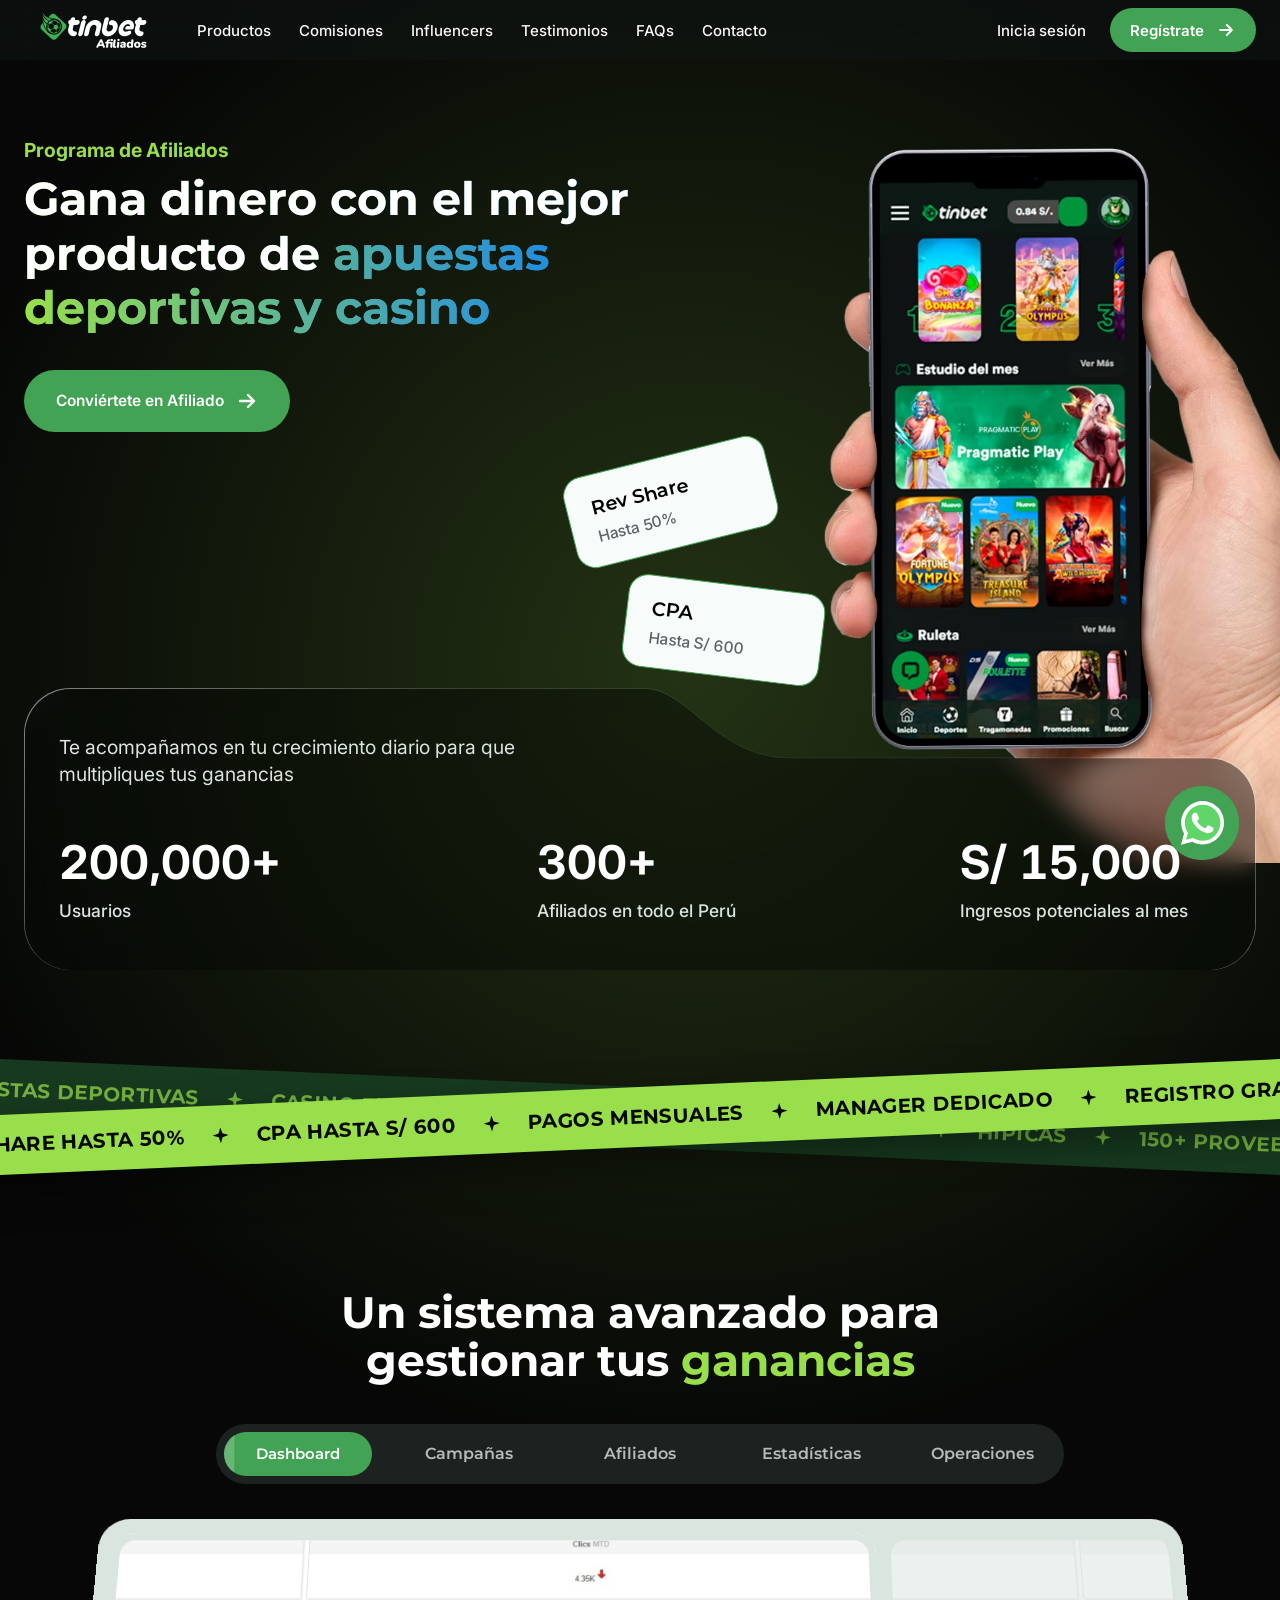
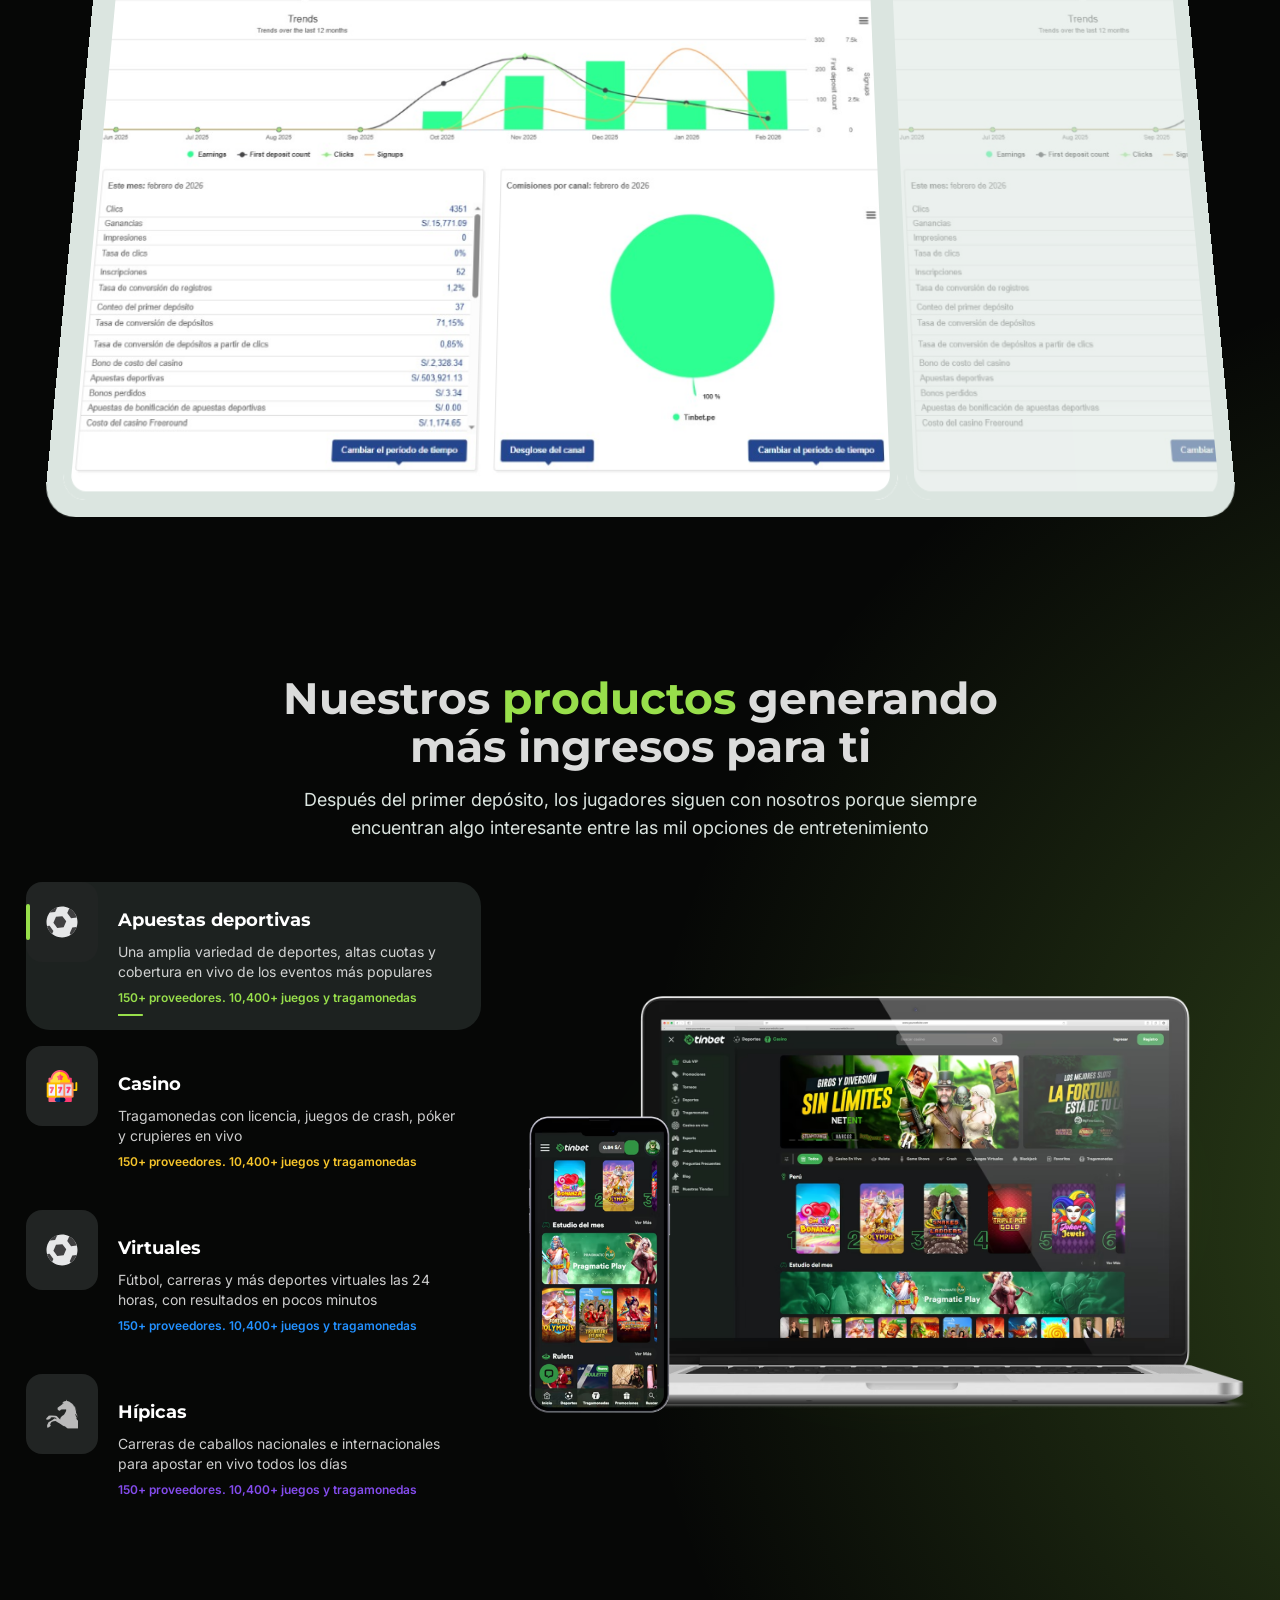
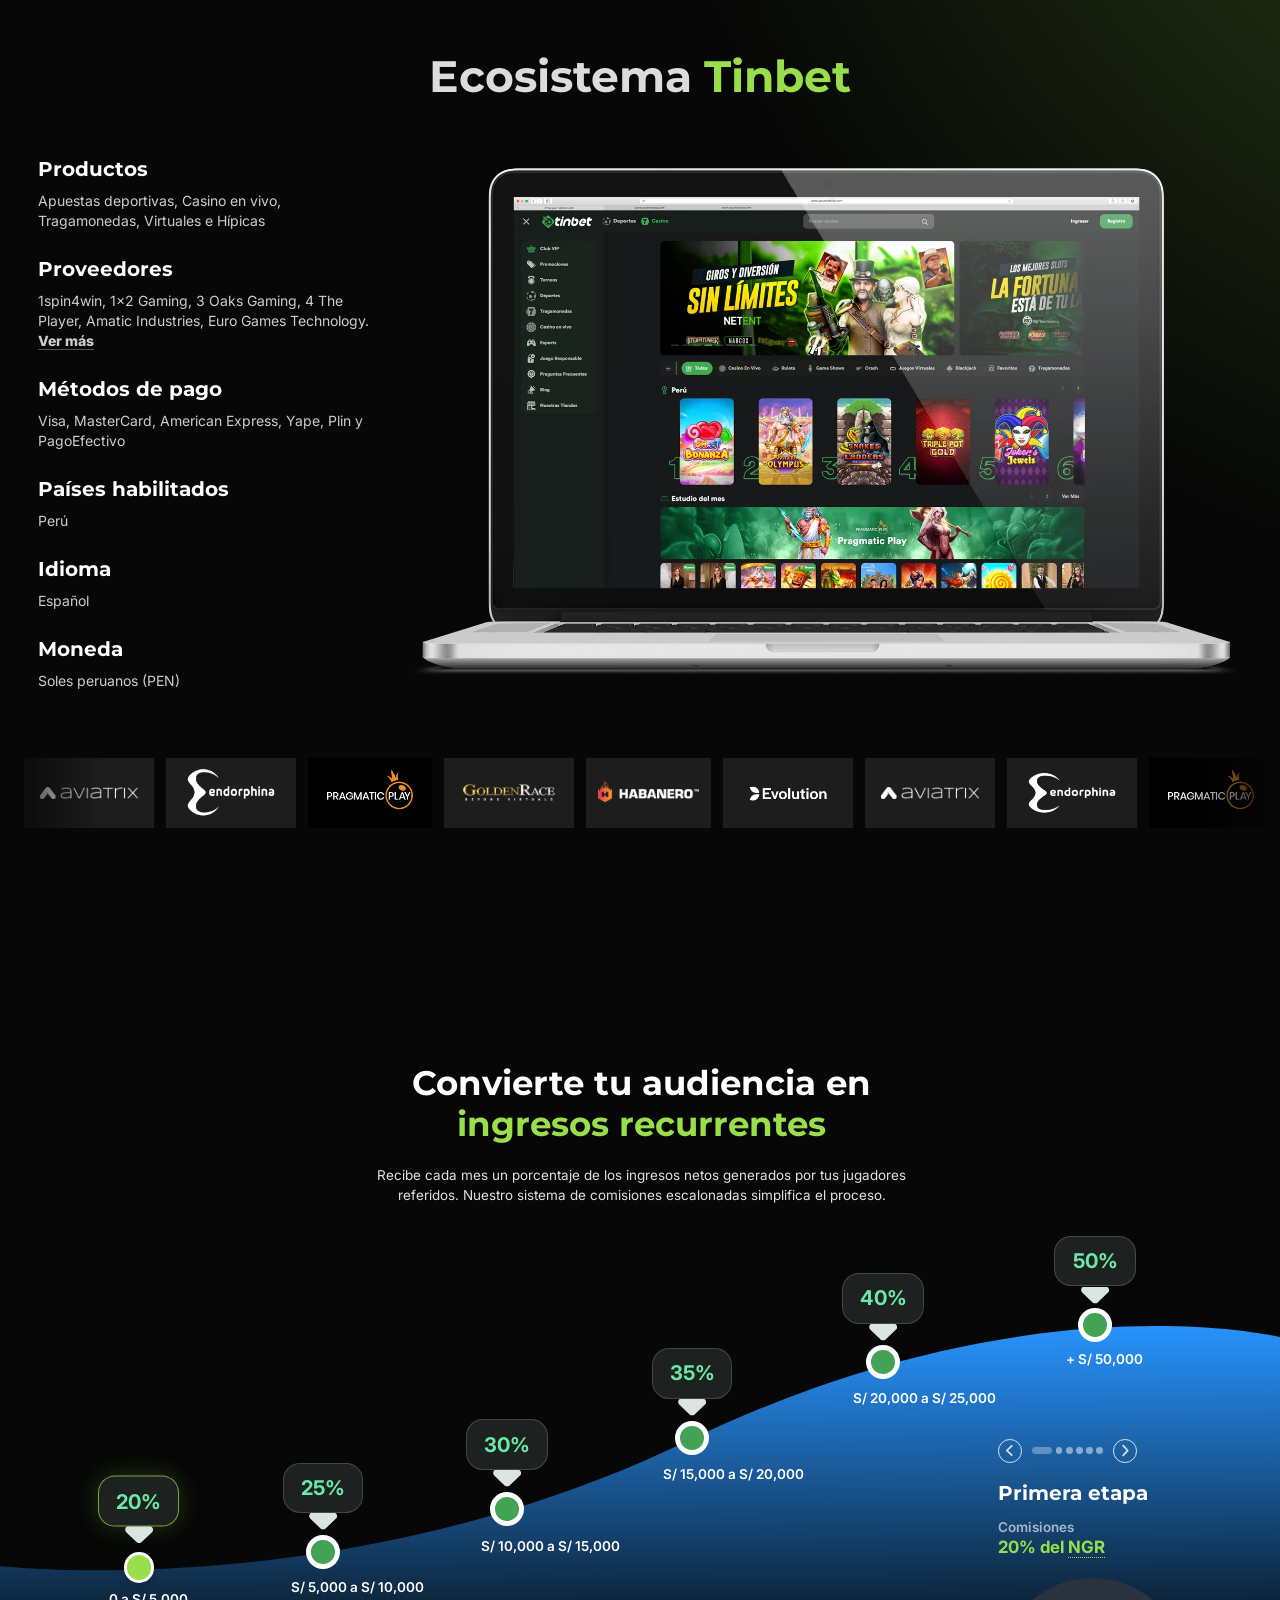
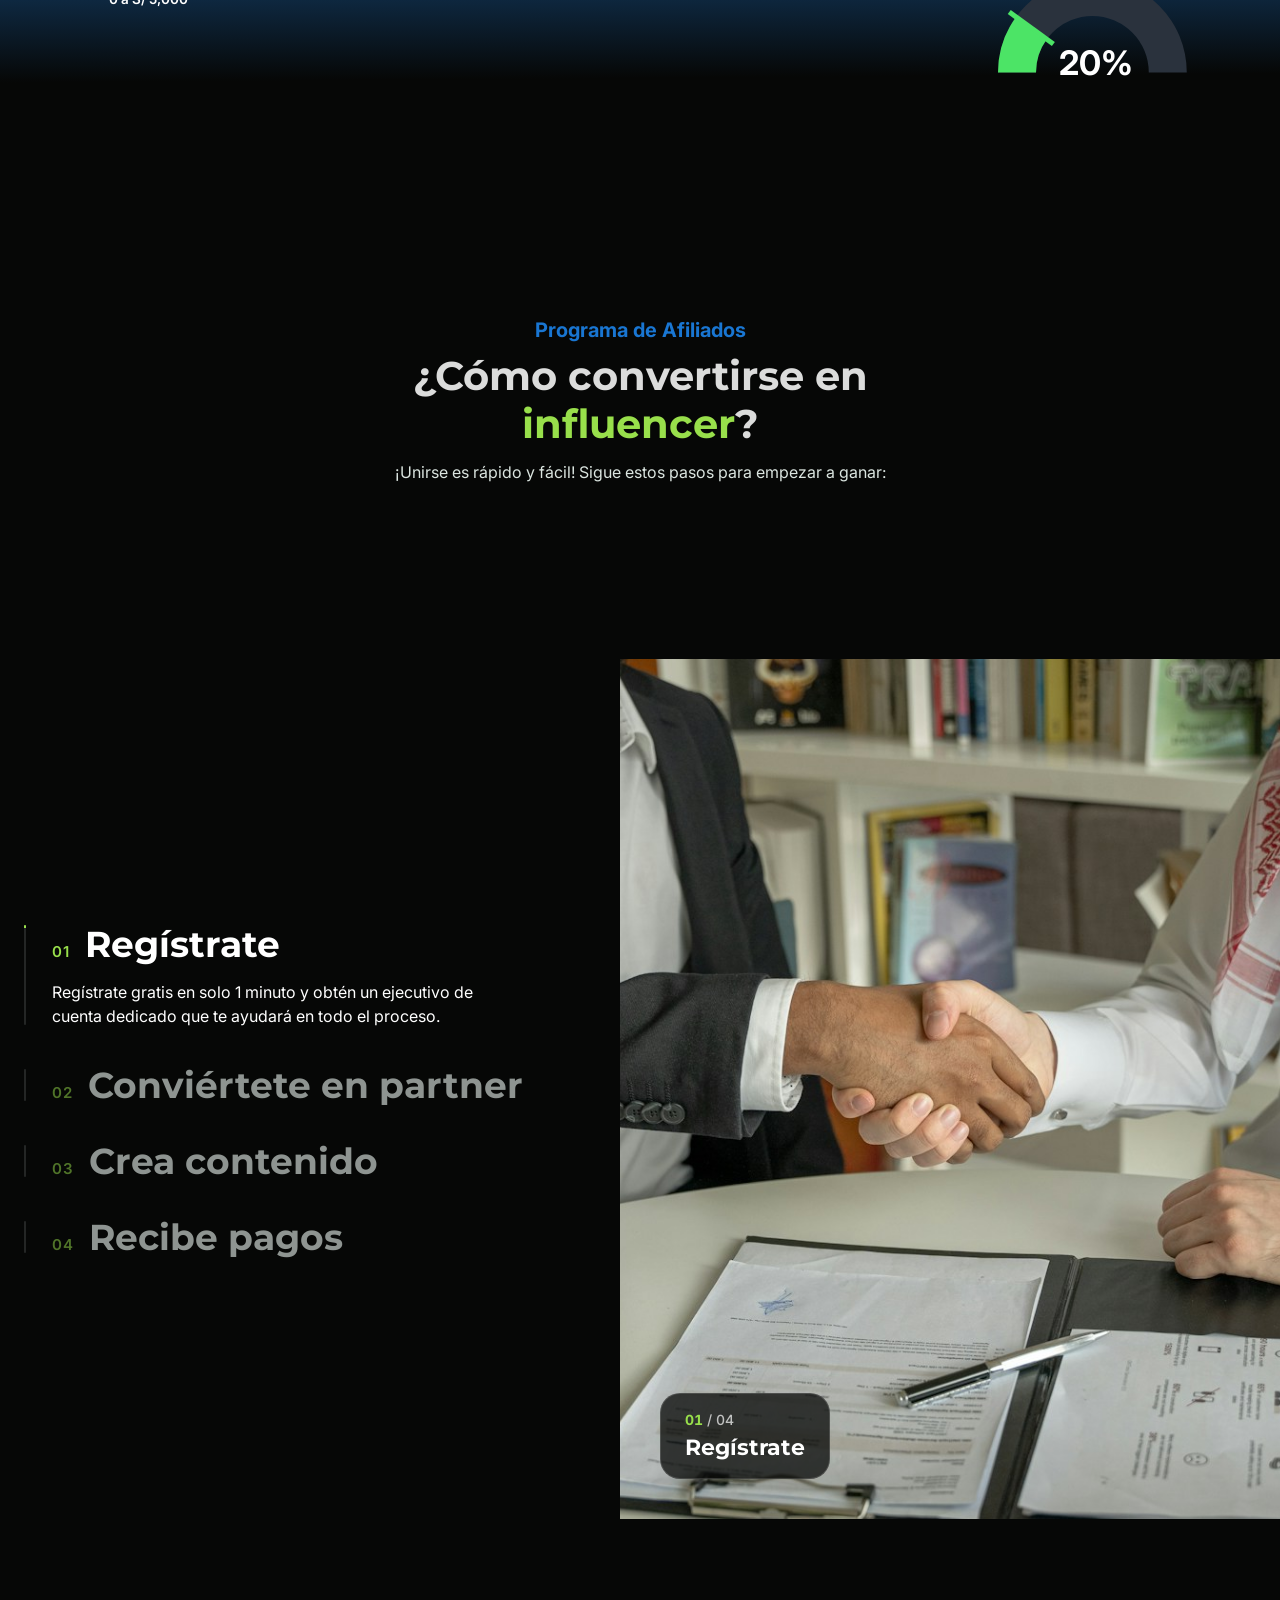
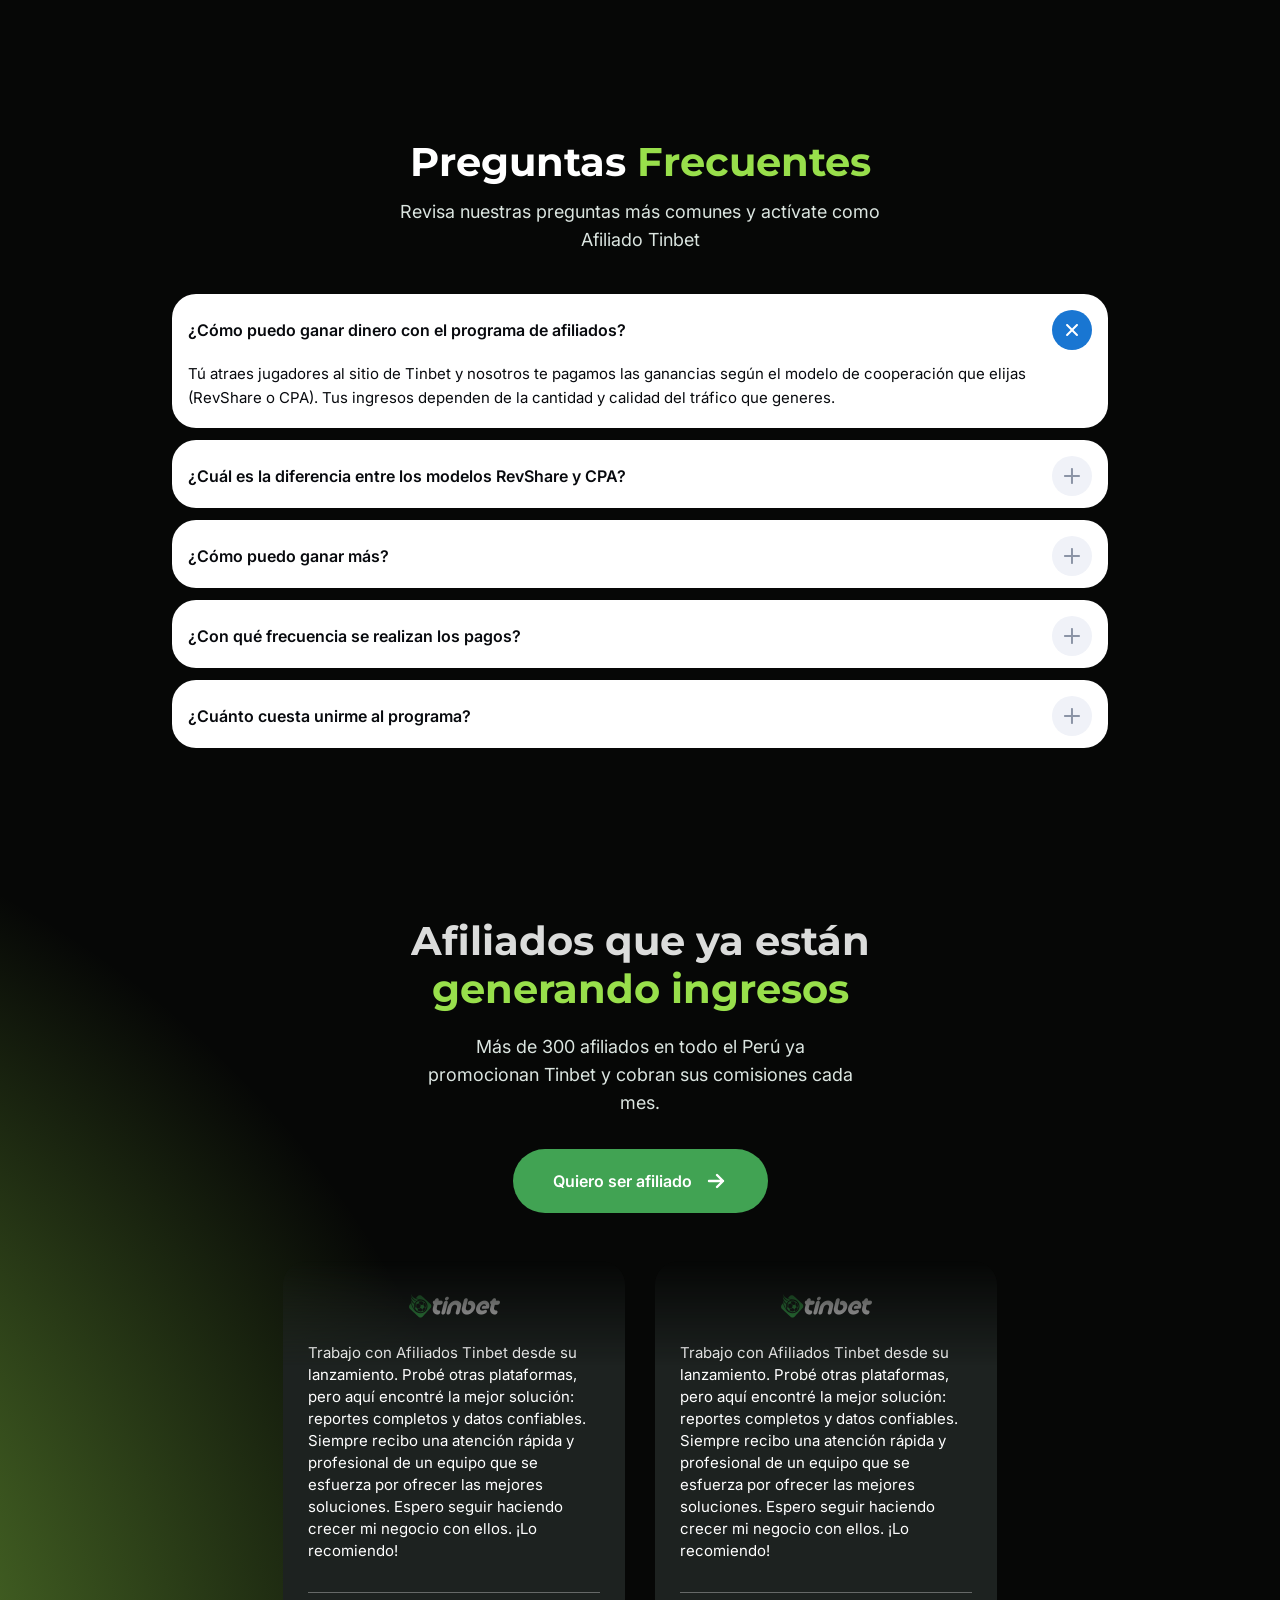
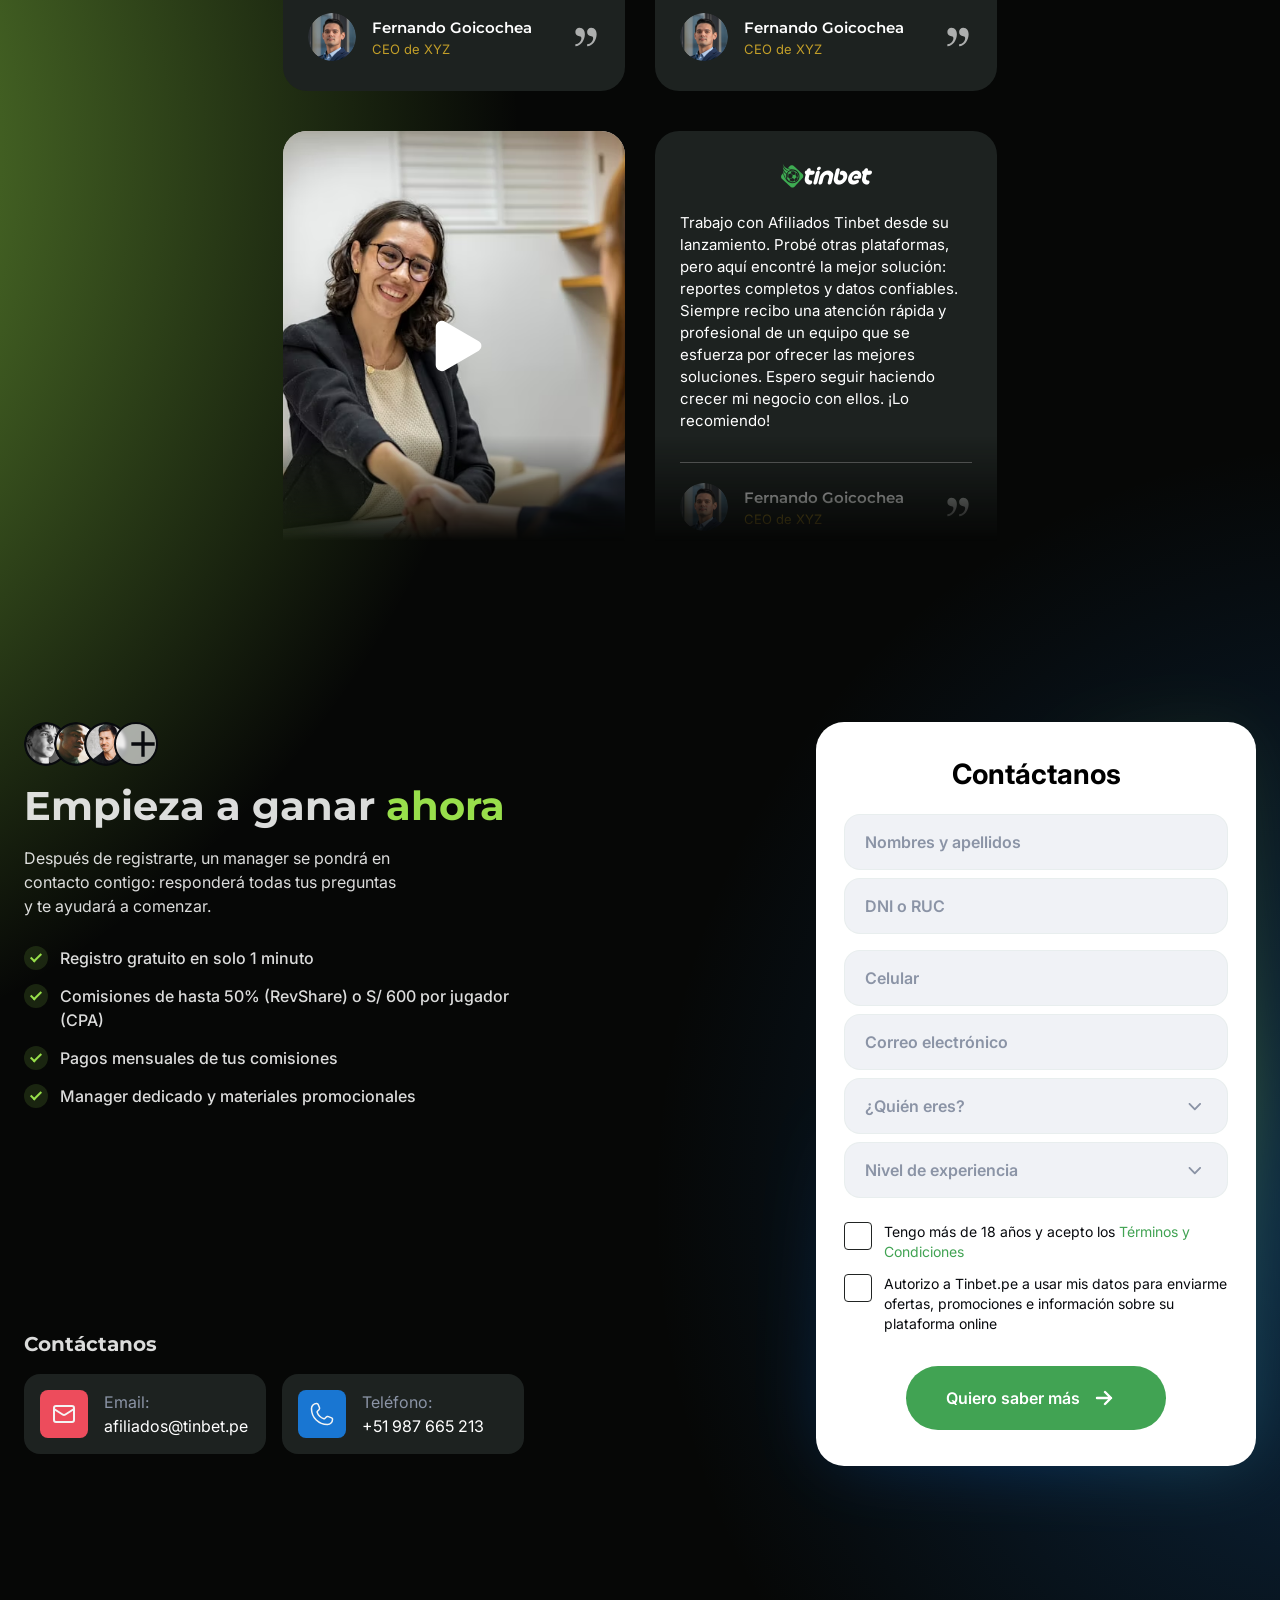
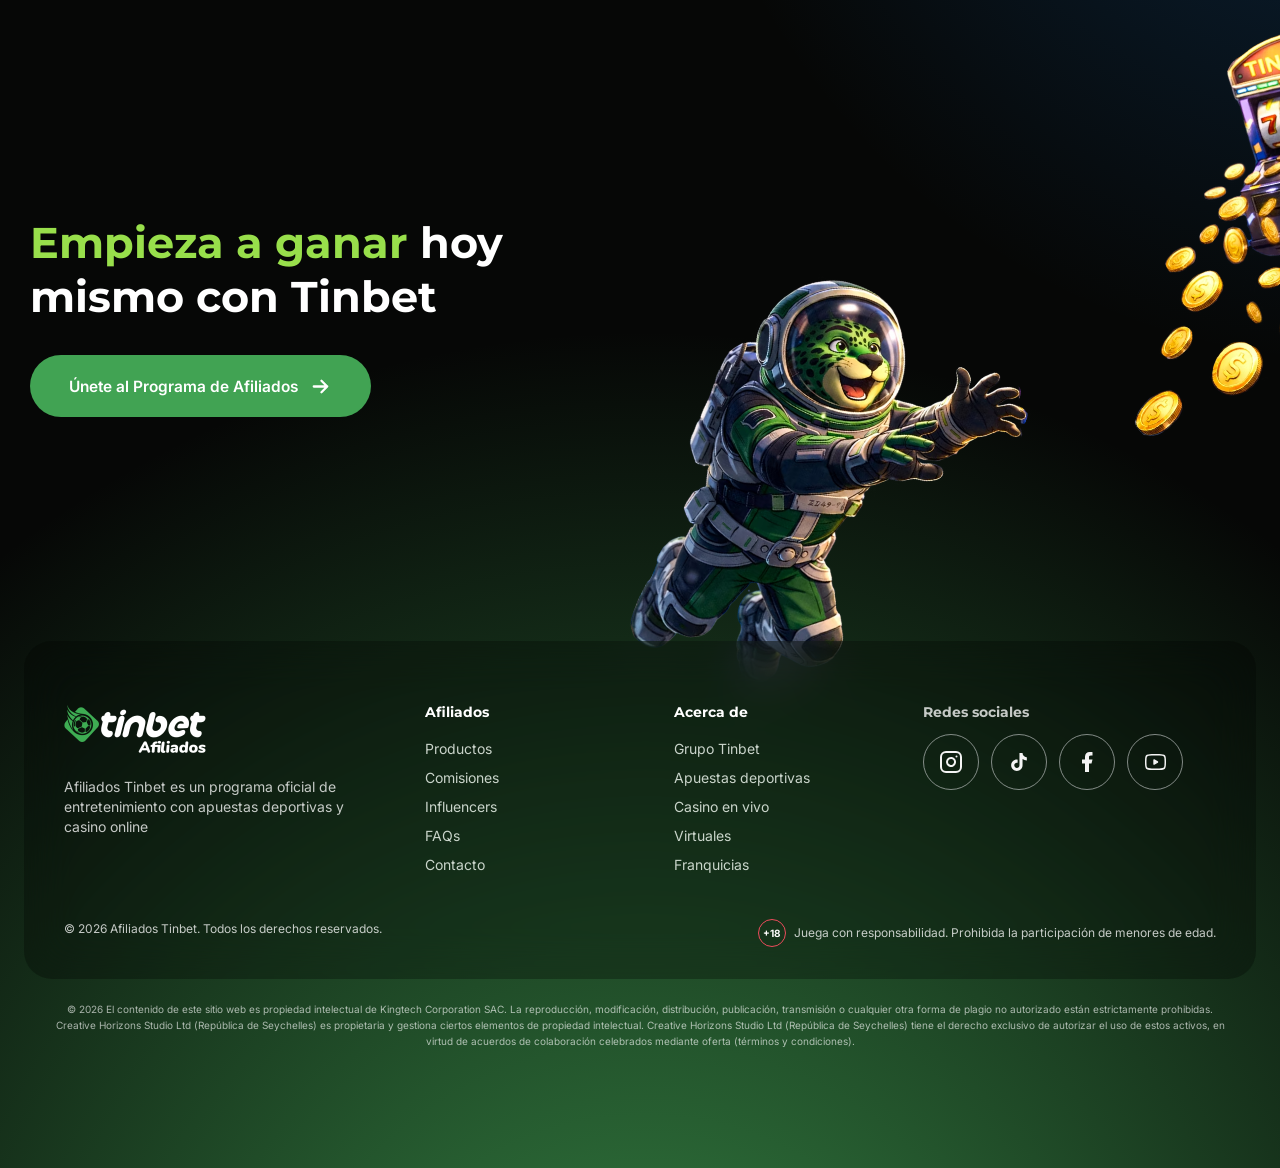
==== index.html @ ae1659a6 "Landing moderna: animaciones, sliders automáticos y microinteracciones - Títulos palabra por palabra" ====
<!DOCTYPE html>
<html lang="es-PE">
<head>
  <meta charset="UTF-8">
  <meta name="viewport" content="width=device-width, initial-scale=1">
  <title>Afiliados Tinbet | Gana dinero con apuestas deportivas y casino</title>
  <meta name="description" content="Únete al Programa de Afiliados Tinbet y gana comisiones de hasta 50% (RevShare) o hasta S/ 600 por jugador (CPA) promocionando apuestas deportivas y casino en Perú.">
  <meta name="theme-color" content="#060706">
  <meta name="color-scheme" content="dark">
  <!-- Activa los estados iniciales de las animaciones antes del primer pintado.
       Si motion.js no llega a cargar, a los 3 s se muestra todo sin animar. -->
  <script>document.documentElement.classList.add('js');setTimeout(function(){if(!window.__motionReady)document.documentElement.classList.remove('js')},3000);</script>
  <meta property="og:type" content="website">
  <meta property="og:locale" content="es_PE">
  <meta property="og:site_name" content="Afiliados Tinbet">
  <meta property="og:title" content="Afiliados Tinbet | Gana dinero con apuestas deportivas y casino">
  <meta property="og:description" content="Comisiones escalonadas de 20% a 50%, panel de estadísticas en tiempo real y un manager dedicado. Regístrate gratis.">
  <meta name="twitter:card" content="summary_large_image">
  <link rel="icon" type="image/png" href="assets/img/favicon.png">
  <link rel="apple-touch-icon" href="assets/img/favicon.png">

  <link rel="preconnect" href="https://fonts.googleapis.com">
  <link rel="preconnect" href="https://fonts.gstatic.com" crossorigin>
  <link href="https://fonts.googleapis.com/css2?family=Inter:wght@400;500;600;700;800&family=Montserrat:wght@500;600;700&display=swap" rel="stylesheet">
  <link rel="preload" as="image" type="image/avif" href="assets/img/hero-hand.avif" media="(min-width: 1024px)" fetchpriority="high">
  <link rel="preload" as="image" type="image/avif" href="assets/img/hero-hand-mobile.avif" media="(max-width: 1023px)" fetchpriority="high">
  <link rel="stylesheet" href="css/styles.css">
  <link rel="stylesheet" href="css/motion.css">
  <script src="js/motion.js" defer></script>
  <script src="js/main.js" defer></script>

  <script type="application/ld+json">
  {
    "@context": "https://schema.org",
    "@type": "FAQPage",
    "mainEntity": [
      { "@type": "Question", "name": "¿Cómo puedo ganar dinero con el programa de afiliados?",
        "acceptedAnswer": { "@type": "Answer", "text": "Tú atraes jugadores al sitio de Tinbet y nosotros te pagamos las ganancias según el modelo de cooperación que elijas (RevShare o CPA). Tus ingresos dependen de la cantidad y calidad del tráfico que generes." } },
      { "@type": "Question", "name": "¿Cuál es la diferencia entre los modelos RevShare y CPA?",
        "acceptedAnswer": { "@type": "Answer", "text": "Con RevShare recibes un porcentaje de los ingresos netos (NGR) que generan tus jugadores cada mes. Con CPA recibes un pago único por cada jugador que realiza su primer depósito, hasta S/ 600." } },
      { "@type": "Question", "name": "¿Cómo puedo ganar más?",
        "acceptedAnswer": { "@type": "Answer", "text": "Nuestro sistema de comisiones es escalonado: mientras más ingresos generen tus jugadores, mayor es tu porcentaje, desde 20% hasta 50%." } },
      { "@type": "Question", "name": "¿Con qué frecuencia se realizan los pagos?",
        "acceptedAnswer": { "@type": "Answer", "text": "Los pagos se realizan mensualmente." } },
      { "@type": "Question", "name": "¿Cuánto cuesta unirme al programa?",
        "acceptedAnswer": { "@type": "Answer", "text": "Nada. Registrarte en el Programa de Afiliados Tinbet es gratuito y toma solo un minuto." } }
    ]
  }
  </script>
</head>
<body>
<a class="skip-link" href="#main">Saltar al contenido</a>
<div class="site">

  <!-- ============ HEADER ============ -->
  <header class="header" id="top">
    <div class="header__inner">
      <div class="header__left">
        <button class="header__burger" type="button" aria-label="Abrir menú" aria-controls="menu" aria-expanded="false" data-menu-open>
          <img src="assets/icons/menu.svg" alt="" width="28" height="28">
        </button>
        <a class="header__logo" href="#top" aria-label="Afiliados Tinbet, ir al inicio">
          <picture>
            <source media="(max-width: 1023px)" srcset="assets/img/tinbet-logo-mobile.png" width="109" height="28">
            <img src="assets/img/tinbet-logo.png" alt="Tinbet Afiliados" width="139" height="36">
          </picture>
        </a>
        <nav class="header__nav" aria-label="Principal">
          <span class="header__pill" aria-hidden="true"></span>
          <a class="header__link" href="#productos" data-spy="productos">Productos</a>
          <a class="header__link" href="#comisiones" data-spy="comisiones">Comisiones</a>
          <a class="header__link" href="#influencers" data-spy="influencers">Influencers</a>
          <a class="header__link" href="#testimonios" data-spy="testimonios">Testimonios</a>
          <a class="header__link" href="#faqs" data-spy="faqs">FAQs</a>
          <a class="header__link" href="#contacto" data-spy="contacto">Contacto</a>
        </nav>
      </div>
      <div class="header__actions">
        <a class="header__signin" href="#" data-login-link>Inicia sesión</a>
        <a class="btn btn--sm header__cta" href="#contacto">
          Regístrate <img src="assets/icons/arrow-right.svg" alt="" width="20" height="20">
        </a>
      </div>
      <a class="btn btn--outline header__login" href="#" data-login-link>
        Inicia sesión <img src="assets/icons/arrow-right.svg" alt="" width="18" height="18">
      </a>
    </div>
    <span class="header__progress" aria-hidden="true"></span>
  </header>

  <!-- ============ MENÚ MÓVIL ============ -->
  <div class="menu" id="menu" aria-hidden="true" role="dialog" aria-modal="true" aria-label="Menú">
    <nav class="menu__nav" aria-label="Menú móvil">
      <a class="menu__link" href="#como-ganar">Cómo ganar</a>
      <a class="menu__link" href="#productos">Productos</a>
      <a class="menu__link" href="#comisiones">Comisiones</a>
      <a class="menu__link" href="#influencers">Influencers</a>
      <a class="menu__link" href="#faqs">FAQs</a>
      <a class="menu__link" href="#contacto">Contacto</a>
      <div class="menu__actions">
        <a class="btn btn--menu" href="#contacto">Regístrate aquí <img src="assets/icons/arrow-right.svg" alt="" width="24" height="24"></a>
        <a class="btn btn--menu btn--outline" href="#" data-login-link>Inicia sesión <img src="assets/icons/arrow-right.svg" alt="" width="24" height="24"></a>
      </div>
    </nav>
    <button class="menu__close" type="button" aria-label="Cerrar menú" data-menu-close>
      <img src="assets/icons/menu-close.svg" alt="" width="80" height="80">
    </button>
  </div>

  <main class="page" id="main" tabindex="-1">

    <!-- ============ HERO ============ -->
    <section class="hero" aria-labelledby="hero-title">
      <span class="glow glow--hero" aria-hidden="true"></span>
      <span class="hero__spot" aria-hidden="true"></span>
      <div class="container hero__container">
        <div class="hero__content">
          <p class="hero__eyebrow" data-reveal>Programa de Afiliados</p>
          <h1 class="hero__title" id="hero-title" data-split style="--d:.1s">Gana dinero <br class="br-m">con el mejor producto <br class="br-m">de <span class="text-gradient">apuestas deportivas y casino</span></h1>
          <a class="btn btn--lg hero__btn" href="#contacto" data-reveal style="--d:.55s">
            Conviértete en Afiliado <img src="assets/icons/arrow-right.svg" alt="" width="24" height="24">
          </a>
          <p class="hero__login" data-reveal style="--d:.65s">¿Ya tienes una cuenta? <a href="#" data-login-link>Inicia sesión</a></p>
        </div>

        <div class="hero__hand crop">
          <picture>
            <source srcset="assets/img/hero-hand.avif" type="image/avif">
            <img src="assets/img/hero-hand.png" alt="App de Tinbet en un smartphone" width="1024" height="1024" fetchpriority="high">
          </picture>
        </div>
        <div class="hero__hand-m">
          <div class="hero__hand-m-img crop">
            <picture>
              <source srcset="assets/img/hero-hand-mobile.avif" type="image/avif">
              <img src="assets/img/hero-hand-mobile.png" alt="App de Tinbet en un smartphone" width="1024" height="1024">
            </picture>
          </div>
        </div>

        <div class="hero__tag hero__tag--rev" aria-hidden="true">
          <p class="hero__tag-title">Rev Share</p>
          <p class="hero__tag-text">Hasta 50%</p>
        </div>
        <div class="hero__tag hero__tag--cpa" aria-hidden="true">
          <p class="hero__tag-title">CPA</p>
          <p class="hero__tag-text">Hasta S/ 600</p>
        </div>

        <div class="stats">
          <span class="stats__edge" aria-hidden="true"></span>
          <span class="stats__glass" aria-hidden="true"></span>
          <div class="stats__content">
            <p class="stats__intro">Te acompañamos en tu crecimiento diario para que multipliques tus ganancias</p>
            <dl class="stats__grid">
              <div class="stats__item stats__item--1">
                <dt class="stats__label">Usuarios</dt>
                <dd class="stats__value" data-count>200,000+</dd>
              </div>
              <div class="stats__item stats__item--2">
                <dt class="stats__label">Afiliados en todo el Perú</dt>
                <dd class="stats__value" data-count>300+</dd>
              </div>
              <div class="stats__item stats__item--3">
                <dt class="stats__label">Ingresos potenciales al mes</dt>
                <dd class="stats__value" data-count>S/ 15,000</dd>
              </div>
            </dl>
          </div>
        </div>
      </div>
    </section>

    <!-- ============ CINTA DE BENEFICIOS (decorativa: todo se repite en la página) ============ -->
    <div class="ticker" aria-hidden="true">
      <div class="ticker__band ticker__band--back">
        <div class="ticker__track">
          <ul class="ticker__group">
            <li>Apuestas deportivas</li><li>Casino en vivo</li><li>Tragamonedas</li><li>Virtuales</li><li>Hípicas</li><li>150+ proveedores</li>
          </ul>
        </div>
      </div>
      <div class="ticker__band">
        <div class="ticker__track">
          <ul class="ticker__group">
            <li>RevShare hasta 50%</li><li>CPA hasta S/ 600</li><li>Pagos mensuales</li><li>Manager dedicado</li><li>Registro gratuito</li><li>Panel de estadísticas</li>
          </ul>
        </div>
      </div>
    </div>

    <!-- ============ PANEL / DASHBOARD ============ -->
    <section class="dashboard" id="dashboard" aria-labelledby="dashboard-title">
      <span class="glow glow--products" aria-hidden="true"></span>
      <div class="container">
        <h2 class="section-title dashboard__title" id="dashboard-title" data-split>Un sistema avanzado para gestionar tus <span class="text-green">ganancias</span></h2>
      </div>
      <div class="tabs" role="tablist" aria-label="Secciones del panel de afiliados" data-reveal style="--d:.2s">
        <div class="tabs__track">
          <span class="tabs__indicator" aria-hidden="true"><span class="tabs__progress"></span></span>
          <button class="tabs__btn is-active" type="button" role="tab" id="tab-0" aria-selected="true" aria-controls="dash-panel">Dashboard</button>
          <button class="tabs__btn" type="button" role="tab" id="tab-1" aria-selected="false" aria-controls="dash-panel" tabindex="-1">Campañas</button>
          <button class="tabs__btn" type="button" role="tab" id="tab-2" aria-selected="false" aria-controls="dash-panel" tabindex="-1">Afiliados</button>
          <button class="tabs__btn" type="button" role="tab" id="tab-3" aria-selected="false" aria-controls="dash-panel" tabindex="-1">Estadísticas</button>
          <button class="tabs__btn" type="button" role="tab" id="tab-4" aria-selected="false" aria-controls="dash-panel" tabindex="-1">Operaciones</button>
        </div>
      </div>
      <div class="screens" id="dash-panel" role="tabpanel" aria-labelledby="tab-0" data-reveal style="--d:.3s">
        <div class="screens__viewport">
          <div class="screens__track">
            <div class="screens__slide"><picture><img src="assets/img/dashboard.jpg" alt="Panel de afiliados: resumen del mes, tendencias y comisiones por canal" width="1600" height="775"></picture></div>
            <div class="screens__slide"><picture><img src="assets/img/dashboard.jpg" alt="" width="1600" height="775" loading="lazy"></picture></div>
            <div class="screens__slide"><picture><img src="assets/img/dashboard.jpg" alt="" width="1600" height="775" loading="lazy"></picture></div>
            <div class="screens__slide"><picture><img src="assets/img/dashboard.jpg" alt="" width="1600" height="775" loading="lazy"></picture></div>
            <div class="screens__slide"><picture><img src="assets/img/dashboard.jpg" alt="" width="1600" height="775" loading="lazy"></picture></div>
          </div>
        </div>
      </div>
    </section>

    <!-- ============ PRODUCTOS ============ -->
    <section class="products" id="productos" aria-labelledby="products-title">
      <div class="container">
        <div class="section-head products__head">
          <h2 class="section-title products__title" id="products-title" data-split>Nuestros <span class="text-green">productos</span> generando más ingresos para ti</h2>
          <p class="section-text products__text" data-reveal style="--d:.25s">Después del primer depósito, los jugadores siguen con nosotros porque siempre encuentran algo interesante entre las mil opciones de entretenimiento</p>
        </div>
        <div class="products__row" data-reveal>
          <ul class="products__list">
            <li class="product is-active" tabindex="0" style="--pc:#98df4b">
              <span class="product__icon"><img src="assets/icons/soccer-ball.svg" alt="" width="32" height="32"></span>
              <span class="product__body">
                <span class="product__title">Apuestas deportivas</span>
                <span class="product__text">Una amplia variedad de deportes, altas cuotas y cobertura en vivo de los eventos más populares</span>
                <span class="product__tag product__tag--green">150+ proveedores. 10,400+ juegos y tragamonedas</span>
              </span>
              <span class="product__phone crop" aria-hidden="true"><picture><source srcset="assets/img/phone.avif" type="image/avif"><img src="assets/img/phone.png" alt="" width="1400" height="1050" loading="lazy"></picture></span>
              <span class="product__progress" aria-hidden="true"></span>
            </li>
            <li class="product" tabindex="0" style="--pc:#f6c52b">
              <span class="product__icon"><img src="assets/img/icon-casino.png" alt="" width="32" height="32"></span>
              <span class="product__body">
                <span class="product__title">Casino</span>
                <span class="product__text">Tragamonedas con licencia, juegos de crash, póker y crupieres en vivo</span>
                <span class="product__tag product__tag--yellow">150+ proveedores. 10,400+ juegos y tragamonedas</span>
              </span>
              <span class="product__phone crop" aria-hidden="true"><picture><source srcset="assets/img/phone.avif" type="image/avif"><img src="assets/img/phone.png" alt="" width="1400" height="1050" loading="lazy"></picture></span>
              <span class="product__progress" aria-hidden="true"></span>
            </li>
            <li class="product" tabindex="0" style="--pc:#2391ff">
              <span class="product__icon"><img src="assets/icons/soccer-ball.svg" alt="" width="32" height="32"></span>
              <span class="product__body">
                <span class="product__title">Virtuales</span>
                <span class="product__text">Fútbol, carreras y más deportes virtuales las 24 horas, con resultados en pocos minutos</span>
                <span class="product__tag product__tag--blue">150+ proveedores. 10,400+ juegos y tragamonedas</span>
              </span>
              <span class="product__phone crop" aria-hidden="true"><picture><source srcset="assets/img/phone.avif" type="image/avif"><img src="assets/img/phone.png" alt="" width="1400" height="1050" loading="lazy"></picture></span>
              <span class="product__progress" aria-hidden="true"></span>
            </li>
            <li class="product" tabindex="0" style="--pc:#844ced">
              <span class="product__icon"><img src="assets/img/icon-hipicas.png" alt="" width="32" height="32"></span>
              <span class="product__body">
                <span class="product__title">Hípicas</span>
                <span class="product__text">Carreras de caballos nacionales e internacionales para apostar en vivo todos los días</span>
                <span class="product__tag product__tag--purple">150+ proveedores. 10,400+ juegos y tragamonedas</span>
              </span>
              <span class="product__phone crop" aria-hidden="true"><picture><source srcset="assets/img/phone.avif" type="image/avif"><img src="assets/img/phone.png" alt="" width="1400" height="1050" loading="lazy"></picture></span>
              <span class="product__progress" aria-hidden="true"></span>
            </li>
          </ul>
          <div class="devices products__devices" data-parallax="0.05">
            <div class="devices__laptop crop"><picture><source srcset="assets/img/laptop.avif" type="image/avif"><img src="assets/img/laptop.png" alt="Tinbet en laptop" width="1800" height="1210" loading="lazy"></picture></div>
            <div class="devices__phone crop"><picture><source srcset="assets/img/phone.avif" type="image/avif"><img src="assets/img/phone.png" alt="Tinbet en smartphone" width="1400" height="1050" loading="lazy"></picture></div>
          </div>
        </div>
      </div>
    </section>

    <!-- ============ ECOSISTEMA ============ -->
    <section class="ecosystem" aria-labelledby="ecosystem-title">
      <div class="container">
        <h2 class="section-title ecosystem__title" id="ecosystem-title" data-split>Ecosistema <span class="text-green">Tinbet</span></h2>
        <div class="ecosystem__row">
          <dl class="ecosystem__list" data-stagger>
            <div class="ecosystem__item">
              <dt>Productos</dt>
              <dd>Apuestas deportivas, Casino en vivo, Tragamonedas, Virtuales e Hípicas</dd>
            </div>
            <div class="ecosystem__item">
              <dt>Proveedores</dt>
              <dd>1spin4win, 1×2 Gaming, 3 Oaks Gaming, 4 The Player, Amatic Industries, Euro Games Technology<span class="ecosystem__extra" id="providers-extra" hidden>, Aviatrix, Big Time Gaming, DS Virtual, Endorphina, Evolution, Fazi, Golden Race, Habanero, NetEnt, Play’n GO, Pragmatic Play, Red Tiger y muchos más</span>. <button class="ecosystem__more" type="button" aria-expanded="false" aria-controls="providers-extra">Ver más</button></dd>
            </div>
            <div class="ecosystem__item">
              <dt>Métodos de pago</dt>
              <dd>Visa, MasterCard, American Express, Yape, Plin y PagoEfectivo</dd>
            </div>
            <div class="ecosystem__item">
              <dt>Países habilitados</dt>
              <dd>Perú</dd>
            </div>
            <div class="ecosystem__item">
              <dt>Idioma</dt>
              <dd>Español</dd>
            </div>
            <div class="ecosystem__item">
              <dt>Moneda</dt>
              <dd>Soles peruanos (PEN)</dd>
            </div>
          </dl>
          <div class="ecosystem__laptop crop" data-reveal data-parallax="0.04" style="--d:.2s"><picture><source srcset="assets/img/laptop.avif" type="image/avif"><img src="assets/img/laptop.png" alt="Plataforma Tinbet en laptop" width="1800" height="1210" loading="lazy"></picture></div>
          <div class="devices ecosystem__devices" data-reveal>
            <div class="devices__laptop crop"><picture><source srcset="assets/img/laptop.avif" type="image/avif"><img src="assets/img/laptop.png" alt="Plataforma Tinbet en laptop" width="1800" height="1210" loading="lazy"></picture></div>
            <div class="devices__phone crop"><picture><source srcset="assets/img/phone.avif" type="image/avif"><img src="assets/img/phone.png" alt="Plataforma Tinbet en smartphone" width="1400" height="1050" loading="lazy"></picture></div>
          </div>
        </div>
      </div>
      <div class="providers" aria-label="Proveedores de juegos" role="region" data-reveal>
        <ul class="providers__track">
          <li class="provider"><img src="assets/img/providers/aviatrix.png" alt="Aviatrix" width="98" height="12" loading="lazy"></li>
          <li class="provider"><img src="assets/img/providers/endorphina.png" alt="Endorphina" width="114" height="49" loading="lazy"></li>
          <li class="provider provider--full provider--pragmatic"><img src="assets/img/providers/pragmatic.png" alt="Pragmatic Play" width="124" height="70" loading="lazy"></li>
          <li class="provider"><img src="assets/img/providers/goldenrace.png" alt="Golden Race" width="98" height="22" loading="lazy"></li>
          <li class="provider provider--full provider--habanero"><img src="assets/img/providers/habanero.png" alt="Habanero" width="125" height="72" loading="lazy"></li>
          <li class="provider"><img src="assets/img/providers/evolution.png" alt="Evolution" width="92" height="26" loading="lazy"></li>
        </ul>
      </div>
    </section>

    <!-- ============ COMISIONES ============ -->
    <section class="commissions" id="comisiones" aria-labelledby="commissions-title">
      <div class="commissions__stage">
        <div class="commissions__head">
          <h2 class="section-title commissions__title" id="commissions-title" data-split>Convierte tu audiencia en <span class="text-green">ingresos recurrentes</span></h2>
          <p class="section-text commissions__text" data-reveal style="--d:.25s">Recibe cada mes un porcentaje de los ingresos netos generados por tus jugadores referidos. Nuestro sistema de comisiones escalonadas simplifica el proceso.</p>
          <a class="btn btn--lg commissions__btn" href="#contacto" data-reveal style="--d:.35s">Empezar como Afiliado <img src="assets/icons/arrow-right.svg" alt="" width="28" height="28"></a>
        </div>

        <div class="chart" data-inview>
          <img class="chart__wave" src="assets/img/commission-wave.svg" alt="" width="1511" height="627">

          <button class="tier tier--1 is-active" type="button" aria-pressed="true" aria-label="Etapa 1: 20% de comisión, de 0 a S/ 5,000">
            <span class="tier__bubble">20%</span><span class="tier__dot"></span>
          </button>
          <button class="tier tier--2" type="button" aria-pressed="false" aria-label="Etapa 2: 25% de comisión, de S/ 5,000 a S/ 10,000">
            <span class="tier__bubble">25%</span><span class="tier__dot"></span>
          </button>
          <button class="tier tier--3" type="button" aria-pressed="false" aria-label="Etapa 3: 30% de comisión, de S/ 10,000 a S/ 15,000">
            <span class="tier__bubble">30%</span><span class="tier__dot"></span>
          </button>
          <button class="tier tier--4" type="button" aria-pressed="false" aria-label="Etapa 4: 35% de comisión, de S/ 15,000 a S/ 20,000">
            <span class="tier__bubble">35%</span><span class="tier__dot"></span>
          </button>
          <button class="tier tier--5" type="button" aria-pressed="false" aria-label="Etapa 5: 40% de comisión, de S/ 20,000 a S/ 25,000">
            <span class="tier__bubble">40%</span><span class="tier__dot"></span>
          </button>
          <button class="tier tier--6" type="button" aria-pressed="false" aria-label="Etapa 6: 50% de comisión, más de S/ 50,000">
            <span class="tier__bubble">50%</span><span class="tier__dot"></span>
          </button>

          <span class="chart__label chart__label--1" aria-hidden="true">0 a S/ 5,000</span>
          <span class="chart__label chart__label--2" aria-hidden="true">S/ 5,000 a S/ 10,000</span>
          <span class="chart__label chart__label--3" aria-hidden="true">S/ 10,000 a S/ 15,000</span>
          <span class="chart__label chart__label--4" aria-hidden="true">S/ 15,000 a S/ 20,000</span>
          <span class="chart__label chart__label--5" aria-hidden="true">S/ 20,000 a S/ 25,000</span>
          <span class="chart__label chart__label--6" aria-hidden="true">+ S/ 50,000</span>

          <div class="stage-card" aria-live="off">
            <div class="stage-card__nav">
              <button class="stage-card__arrow" type="button" aria-label="Etapa anterior" data-tier-prev>
                <img src="assets/icons/chevron-left.svg" alt="" width="16" height="16">
              </button>
              <span class="stage-card__dots" aria-hidden="true">
                <i class="is-active"><b></b></i><i><b></b></i><i><b></b></i><i><b></b></i><i><b></b></i><i><b></b></i>
              </span>
              <button class="stage-card__arrow stage-card__arrow--next" type="button" aria-label="Etapa siguiente" data-tier-next>
                <img src="assets/icons/chevron-left.svg" alt="" width="16" height="16">
              </button>
            </div>
            <p class="stage-card__title" data-stage-title>Primera etapa</p>
            <p class="stage-card__label">Comisiones</p>
            <p class="stage-card__value"><span data-stage-value>20%</span> del <abbr title="Net Gaming Revenue: ingresos netos de juego">NGR</abbr></p>
          </div>

          <div class="gauge" aria-hidden="true">
            <svg class="gauge__svg" viewBox="0 0 223 223" width="223" height="223">
              <path class="gauge__track" d=""/>
              <path class="gauge__fill" d=""/>
              <line class="gauge__marker" x1="0" y1="0" x2="0" y2="0"/>
            </svg>
            <span class="gauge__value" data-gauge-value>20%</span>
          </div>
        </div>

        <!-- Versión móvil / tablet: barras -->
        <ul class="bars" aria-label="Comisiones por nivel de ingresos mensuales" data-inview>
          <li class="bar" style="--w:23.2%"><span class="bar__pct" data-count>20%</span><span class="bar__range">0 a S/ 5,000</span></li>
          <li class="bar" style="--w:28.6%"><span class="bar__pct" data-count>25%</span><span class="bar__range">S/ 5,000 a S/ 10,000</span></li>
          <li class="bar" style="--w:32.4%"><span class="bar__pct" data-count>30%</span><span class="bar__range">S/ 10,000 a S/ 15,000</span></li>
          <li class="bar" style="--w:36.3%"><span class="bar__pct" data-count>35%</span><span class="bar__range">S/ 15,000 a S/ 20,000</span></li>
          <li class="bar" style="--w:40.5%"><span class="bar__pct" data-count>40%</span><span class="bar__range">S/ 20,000 a S/ 25,000</span></li>
          <li class="bar" style="--w:50%"><span class="bar__pct" data-count>50%</span><span class="bar__range">+ S/ 50,000</span></li>
        </ul>
        <div class="bars__cta" data-reveal><a class="btn btn--lg bars__btn" href="#contacto">Empezar como Afiliado <img src="assets/icons/arrow-right.svg" alt="" width="28" height="28"></a></div>
      </div>
    </section>

    <!-- ============ INFLUENCERS ============ -->
    <section class="influencer" id="influencers" aria-labelledby="influencer-title">
      <div class="container">
        <div class="section-head influencer__head">
          <p class="influencer__eyebrow" data-reveal>Programa de Afiliados</p>
          <h2 class="section-title influencer__title" id="influencer-title" data-split style="--d:.1s">¿Cómo convertirse en <span class="text-green">influencer</span>?</h2>
          <p class="section-text influencer__text" data-reveal style="--d:.3s">¡Unirse es rápido y fácil! Sigue estos pasos para empezar a ganar:</p>
          <a class="btn btn--lg influencer__btn" href="#contacto" data-reveal style="--d:.4s">Conviértete en embajador <img src="assets/icons/arrow-right.svg" alt="" width="24" height="24"></a>
        </div>
      </div>
      <div class="steps" id="como-ganar">
        <ol class="steps__list" data-stagger>
          <li class="step is-open">
            <button class="step__head" type="button" aria-expanded="true" aria-controls="step-1">
              <span class="step__num" aria-hidden="true">01</span>
              <span class="step__title">Regístrate</span>
              <img class="step__icon" src="assets/icons/plus-white.svg" alt="" width="24" height="24">
            </button>
            <div class="step__body" id="step-1">
              <div class="step__inner">
                <p class="step__text">Regístrate gratis en solo 1 minuto y obtén un ejecutivo de cuenta dedicado que te ayudará en todo el proceso.</p>
                <picture><source srcset="assets/img/influencer-sports.avif" type="image/avif"><img class="step__media" src="assets/img/influencer-sports.jpg" alt="Deportistas con la camiseta de Tinbet" width="1000" height="773" loading="lazy"></picture>
              </div>
            </div>
            <span class="step__bar" aria-hidden="true"><span class="step__fill"></span></span>
          </li>
          <li class="step">
            <button class="step__head" type="button" aria-expanded="false" aria-controls="step-2">
              <span class="step__num" aria-hidden="true">02</span>
              <span class="step__title">Conviértete en partner</span>
              <img class="step__icon" src="assets/icons/plus-white.svg" alt="" width="24" height="24">
            </button>
            <div class="step__body" id="step-2">
              <div class="step__inner">
                <p class="step__text">Activa tu cuenta de afiliado y accede a tus enlaces de seguimiento, materiales promocionales y a tu panel de estadísticas.</p>
                <picture><source srcset="assets/img/influencer-sports.avif" type="image/avif"><img class="step__media" src="assets/img/influencer-sports.jpg" alt="" width="1000" height="773" loading="lazy"></picture>
              </div>
            </div>
            <span class="step__bar" aria-hidden="true"><span class="step__fill"></span></span>
          </li>
          <li class="step">
            <button class="step__head" type="button" aria-expanded="false" aria-controls="step-3">
              <span class="step__num" aria-hidden="true">03</span>
              <span class="step__title">Crea contenido</span>
              <img class="step__icon" src="assets/icons/plus-white.svg" alt="" width="24" height="24">
            </button>
            <div class="step__body" id="step-3">
              <div class="step__inner">
                <p class="step__text">Comparte contenido con tu comunidad en redes sociales, streams o tu web y atrae nuevos jugadores a Tinbet.</p>
                <picture><source srcset="assets/img/influencer-sports.avif" type="image/avif"><img class="step__media" src="assets/img/influencer-sports.jpg" alt="" width="1000" height="773" loading="lazy"></picture>
              </div>
            </div>
            <span class="step__bar" aria-hidden="true"><span class="step__fill"></span></span>
          </li>
          <li class="step">
            <button class="step__head" type="button" aria-expanded="false" aria-controls="step-4">
              <span class="step__num" aria-hidden="true">04</span>
              <span class="step__title">Recibe pagos</span>
              <img class="step__icon" src="assets/icons/plus-white.svg" alt="" width="24" height="24">
            </button>
            <div class="step__body" id="step-4">
              <div class="step__inner">
                <p class="step__text">Cobra tus comisiones cada mes según el modelo que elegiste: RevShare o CPA.</p>
                <picture><source srcset="assets/img/influencer-sports.avif" type="image/avif"><img class="step__media" src="assets/img/influencer-sports.jpg" alt="" width="1000" height="773" loading="lazy"></picture>
              </div>
            </div>
            <span class="step__bar" aria-hidden="true"><span class="step__fill"></span></span>
          </li>
        </ol>
        <div class="steps__image" data-reveal>
          <picture><img src="assets/img/influencer.jpg" alt="Apretón de manos entre dos socios comerciales" width="1544" height="1029" loading="lazy" data-parallax="0.08"></picture>
          <div class="steps__badge" aria-hidden="true">
            <span class="steps__badge-count"><b data-step-num>01</b> / 04</span>
            <span class="steps__badge-title" data-step-title>Regístrate</span>
          </div>
        </div>
      </div>
    </section>

    <!-- ============ FAQ ============ -->
    <section class="faq" id="faqs" aria-labelledby="faq-title">
      <div class="container faq__container">
        <div class="section-head faq__head">
          <h2 class="section-title faq__title" id="faq-title" data-split>Preguntas <span class="text-green">Frecuentes</span></h2>
          <p class="section-text faq__text" data-reveal style="--d:.25s">Revisa nuestras preguntas más comunes y actívate como Afiliado Tinbet</p>
        </div>
        <div class="faq__list" data-stagger>
          <div class="faq-item is-open">
            <h3 class="faq-item__h">
              <button class="faq-item__head" type="button" aria-expanded="true" aria-controls="faq-1">
                <span class="faq-item__q">¿Cómo puedo ganar dinero con el programa de afiliados?</span>
                <span class="faq-item__icon" aria-hidden="true"></span>
              </button>
            </h3>
            <div class="faq-item__body" id="faq-1" role="region">
              <div class="faq-item__inner"><p>Tú atraes jugadores al sitio de Tinbet y nosotros te pagamos las ganancias según el modelo de cooperación que elijas (RevShare o CPA). Tus ingresos dependen de la cantidad y calidad del tráfico que generes.</p></div>
            </div>
          </div>
          <div class="faq-item">
            <h3 class="faq-item__h">
              <button class="faq-item__head" type="button" aria-expanded="false" aria-controls="faq-2">
                <span class="faq-item__q">¿Cuál es la diferencia entre los modelos RevShare y CPA?</span>
                <span class="faq-item__icon" aria-hidden="true"></span>
              </button>
            </h3>
            <div class="faq-item__body" id="faq-2" role="region">
              <div class="faq-item__inner"><p>Con RevShare recibes un porcentaje de los ingresos netos (NGR) que generan tus jugadores cada mes. Con CPA recibes un pago único por cada jugador que realiza su primer depósito, hasta S/ 600.</p></div>
            </div>
          </div>
          <div class="faq-item">
            <h3 class="faq-item__h">
              <button class="faq-item__head" type="button" aria-expanded="false" aria-controls="faq-3">
                <span class="faq-item__q">¿Cómo puedo ganar más?</span>
                <span class="faq-item__icon" aria-hidden="true"></span>
              </button>
            </h3>
            <div class="faq-item__body" id="faq-3" role="region">
              <div class="faq-item__inner"><p>Nuestro sistema de comisiones es escalonado: mientras más ingresos generen tus jugadores, mayor es tu porcentaje, desde 20% hasta 50%.</p></div>
            </div>
          </div>
          <div class="faq-item">
            <h3 class="faq-item__h">
              <button class="faq-item__head" type="button" aria-expanded="false" aria-controls="faq-4">
                <span class="faq-item__q">¿Con qué frecuencia se realizan los pagos?</span>
                <span class="faq-item__icon" aria-hidden="true"></span>
              </button>
            </h3>
            <div class="faq-item__body" id="faq-4" role="region">
              <div class="faq-item__inner"><p>Los pagos se realizan mensualmente.</p></div>
            </div>
          </div>
          <div class="faq-item">
            <h3 class="faq-item__h">
              <button class="faq-item__head" type="button" aria-expanded="false" aria-controls="faq-5">
                <span class="faq-item__q">¿Cuánto cuesta unirme al programa?</span>
                <span class="faq-item__icon" aria-hidden="true"></span>
              </button>
            </h3>
            <div class="faq-item__body" id="faq-5" role="region">
              <div class="faq-item__inner"><p>Nada. Registrarte en el Programa de Afiliados Tinbet es gratuito y toma solo un minuto.</p></div>
            </div>
          </div>
        </div>
      </div>
    </section>

    <!-- ============ TESTIMONIOS ============ -->
    <!-- Contenido de ejemplo del diseño: reemplazar por testimonios reales antes de publicar. -->
    <section class="testimonials" id="testimonios" aria-labelledby="testimonials-title">
      <span class="glow glow--testimonials" aria-hidden="true"></span>
      <span class="glow glow--blue" aria-hidden="true"></span>
      <div class="container testimonials__container">
        <div class="testimonials__intro">
          <h2 class="section-title testimonials__title" id="testimonials-title" data-split>Afiliados que ya están <span class="text-green">generando ingresos</span></h2>
          <p class="section-text testimonials__text" data-reveal style="--d:.25s">Más de 300 afiliados en todo el Perú ya promocionan Tinbet y cobran sus comisiones cada mes.</p>
          <a class="btn btn--lg testimonials__btn" href="#contacto" data-reveal style="--d:.35s">Quiero ser afiliado <img src="assets/icons/arrow-right.svg" alt="" width="24" height="24"></a>
        </div>
        <div class="testimonials__grid" data-reveal style="--d:.2s">
          <div class="testimonials__col">
            <div class="testimonials__track">
              <article class="testimonial">
                <img class="testimonial__logo" src="assets/img/tinbet-logo-sm.png" alt="Tinbet" width="93" height="24" loading="lazy">
                <blockquote class="testimonial__text">Trabajo con Afiliados Tinbet desde su lanzamiento. Probé otras plataformas, pero aquí encontré la mejor solución: reportes completos y datos confiables. Siempre recibo una atención rápida y profesional de un equipo que se esfuerza por ofrecer las mejores soluciones. Espero seguir haciendo crecer mi negocio con ellos. ¡Lo recomiendo!</blockquote>
                <footer class="testimonial__footer">
                  <img class="testimonial__avatar" src="assets/img/avatar.png" alt="" width="48" height="48" loading="lazy">
                  <span class="testimonial__person"><strong>Fernando Goicochea</strong><span>CEO de XYZ</span></span>
                  <img class="testimonial__quote" src="assets/icons/quote.svg" alt="" width="28" height="28">
                </footer>
              </article>
              <button class="testimonial-video" type="button" aria-label="Ver video testimonial" data-video="">
                <picture><source srcset="assets/img/testimonial-video.avif" type="image/avif"><img class="testimonial-video__img" src="assets/img/testimonial-video.jpg" alt="" width="860" height="573" loading="lazy"></picture>
                <img class="testimonial-video__play" src="assets/icons/play.svg" alt="" width="64" height="64">
              </button>
              <article class="testimonial">
                <img class="testimonial__logo" src="assets/img/tinbet-logo-sm.png" alt="Tinbet" width="93" height="24" loading="lazy">
                <blockquote class="testimonial__text">Trabajo con Afiliados Tinbet desde su lanzamiento. Probé otras plataformas, pero aquí encontré la mejor solución: reportes completos y datos confiables. Siempre recibo una atención rápida y profesional de un equipo que se esfuerza por ofrecer las mejores soluciones. Espero seguir haciendo crecer mi negocio con ellos. ¡Lo recomiendo!</blockquote>
                <footer class="testimonial__footer">
                  <img class="testimonial__avatar" src="assets/img/avatar.png" alt="" width="48" height="48" loading="lazy">
                  <span class="testimonial__person"><strong>Fernando Goicochea</strong><span>CEO de XYZ</span></span>
                  <img class="testimonial__quote" src="assets/icons/quote.svg" alt="" width="28" height="28">
                </footer>
              </article>
            </div>
          </div>
          <div class="testimonials__col testimonials__col--offset">
            <div class="testimonials__track">
              <article class="testimonial">
                <img class="testimonial__logo" src="assets/img/tinbet-logo-sm.png" alt="Tinbet" width="93" height="24" loading="lazy">
                <blockquote class="testimonial__text">Trabajo con Afiliados Tinbet desde su lanzamiento. Probé otras plataformas, pero aquí encontré la mejor solución: reportes completos y datos confiables. Siempre recibo una atención rápida y profesional de un equipo que se esfuerza por ofrecer las mejores soluciones. Espero seguir haciendo crecer mi negocio con ellos. ¡Lo recomiendo!</blockquote>
                <footer class="testimonial__footer">
                  <img class="testimonial__avatar" src="assets/img/avatar.png" alt="" width="48" height="48" loading="lazy">
                  <span class="testimonial__person"><strong>Fernando Goicochea</strong><span>CEO de XYZ</span></span>
                  <img class="testimonial__quote" src="assets/icons/quote.svg" alt="" width="28" height="28">
                </footer>
              </article>
              <article class="testimonial">
                <img class="testimonial__logo" src="assets/img/tinbet-logo-sm.png" alt="Tinbet" width="93" height="24" loading="lazy">
                <blockquote class="testimonial__text">Trabajo con Afiliados Tinbet desde su lanzamiento. Probé otras plataformas, pero aquí encontré la mejor solución: reportes completos y datos confiables. Siempre recibo una atención rápida y profesional de un equipo que se esfuerza por ofrecer las mejores soluciones. Espero seguir haciendo crecer mi negocio con ellos. ¡Lo recomiendo!</blockquote>
                <footer class="testimonial__footer">
                  <img class="testimonial__avatar" src="assets/img/avatar.png" alt="" width="48" height="48" loading="lazy">
                  <span class="testimonial__person"><strong>Fernando Goicochea</strong><span>CEO de XYZ</span></span>
                  <img class="testimonial__quote" src="assets/icons/quote.svg" alt="" width="28" height="28">
                </footer>
              </article>
              <article class="testimonial">
                <img class="testimonial__logo" src="assets/img/tinbet-logo-sm.png" alt="Tinbet" width="93" height="24" loading="lazy">
                <blockquote class="testimonial__text">Trabajo con Afiliados Tinbet desde su lanzamiento. Probé otras plataformas, pero aquí encontré la mejor solución: reportes completos y datos confiables. Siempre recibo una atención rápida y profesional de un equipo que se esfuerza por ofrecer las mejores soluciones. Espero seguir haciendo crecer mi negocio con ellos. ¡Lo recomiendo!</blockquote>
                <footer class="testimonial__footer">
                  <img class="testimonial__avatar" src="assets/img/avatar.png" alt="" width="48" height="48" loading="lazy">
                  <span class="testimonial__person"><strong>Fernando Goicochea</strong><span>CEO de XYZ</span></span>
                  <img class="testimonial__quote" src="assets/icons/quote.svg" alt="" width="28" height="28">
                </footer>
              </article>
            </div>
          </div>
        </div>
      </div>
    </section>

    <!-- ============ CONTACTO ============ -->
    <section class="contact" id="contacto" aria-labelledby="contact-title">
      <div class="container contact__container">
        <div class="contact__info">
          <div class="contact__intro">
            <div class="avatars" aria-hidden="true" data-reveal>
              <img src="assets/img/avatar-1.png" alt="" width="44" height="44" loading="lazy">
              <img src="assets/img/avatar-2.png" alt="" width="44" height="44" loading="lazy">
              <img src="assets/img/avatar-3.png" alt="" width="44" height="44" loading="lazy">
              <span class="avatars__more"><img src="assets/icons/plus.svg" alt="" width="24" height="24"></span>
            </div>
            <h2 class="section-title contact__title" id="contact-title" data-split style="--d:.1s">Empieza a ganar <span class="text-green">ahora</span></h2>
            <p class="contact__text" data-reveal style="--d:.3s">Después de registrarte, un manager se pondrá en contacto contigo: responderá todas tus preguntas y te ayudará a comenzar.</p>
            <ul class="benefits" data-stagger>
              <li>Registro gratuito en solo 1 minuto</li>
              <li>Comisiones de hasta 50% (RevShare) o S/ 600 por jugador (CPA)</li>
              <li>Pagos mensuales de tus comisiones</li>
              <li>Manager dedicado y materiales promocionales</li>
            </ul>
          </div>
          <div class="contact__channels" data-reveal>
            <p class="contact__subtitle">Contáctanos</p>
            <div class="contact__cards">
              <a class="channel" href="mailto:afiliados@tinbet.pe">
                <span class="channel__icon channel__icon--red"><img src="assets/icons/mail.svg" alt="" width="24" height="24"></span>
                <span class="channel__body"><span class="channel__label">Email:</span><span class="channel__value">afiliados@tinbet.pe</span></span>
              </a>
              <a class="channel" href="tel:+51987665213">
                <span class="channel__icon channel__icon--blue"><img class="channel__phone" src="assets/icons/phone.svg" alt="" width="24" height="24"></span>
                <span class="channel__body"><span class="channel__label">Teléfono:</span><span class="channel__value">+51 987 665 213</span></span>
              </a>
            </div>
          </div>
        </div>

        <div class="form-wrap" data-reveal style="--d:.2s">
          <span class="form-glow" aria-hidden="true"></span>
          <div class="form-card">
            <form class="lead-form" id="lead-form" novalidate aria-labelledby="form-title">
              <h3 class="lead-form__title" id="form-title">Contáctanos</h3>
              <div class="lead-form__fields">
                <div class="lead-form__group">
                  <div class="field">
                    <input id="f-nombre" type="text" name="nombre" placeholder=" " autocomplete="name" required minlength="3" aria-describedby="e-nombre">
                    <label class="field__label" for="f-nombre">Nombres y apellidos</label>
                    <p class="field__error" id="e-nombre" data-msg="Ingresa tus nombres y apellidos."></p>
                  </div>
                  <div class="field">
                    <input id="f-documento" type="text" name="documento" placeholder=" " inputmode="numeric" maxlength="11" required pattern="\d{8}|\d{11}" aria-describedby="e-documento">
                    <label class="field__label" for="f-documento">DNI o RUC</label>
                    <p class="field__error" id="e-documento" data-msg="Ingresa un DNI (8 dígitos) o RUC (11 dígitos)."></p>
                  </div>
                </div>
                <div class="lead-form__group">
                  <div class="field">
                    <input id="f-celular" type="tel" name="celular" placeholder=" " autocomplete="tel-national" inputmode="numeric" maxlength="11" required pattern="9\d{2} ?\d{3} ?\d{3}" aria-describedby="e-celular">
                    <label class="field__label" for="f-celular">Celular</label>
                    <p class="field__error" id="e-celular" data-msg="Ingresa un celular de 9 dígitos que empiece con 9."></p>
                  </div>
                  <div class="field">
                    <input id="f-email" type="email" name="email" placeholder=" " autocomplete="email" required aria-describedby="e-email">
                    <label class="field__label" for="f-email">Correo electrónico</label>
                    <p class="field__error" id="e-email" data-msg="Ingresa un correo electrónico válido."></p>
                  </div>
                  <div class="field field--select">
                    <select id="f-perfil" name="perfil" required aria-describedby="e-perfil">
                      <option value="" selected disabled>¿Quién eres?</option>
                      <option>Influencer / Creador de contenido</option>
                      <option>Streamer</option>
                      <option>Dueño de sitio web o blog</option>
                      <option>Agencia de marketing</option>
                      <option>Otro</option>
                    </select>
                    <label class="field__label" for="f-perfil">¿Quién eres?</label>
                    <img src="assets/icons/chevron-up.svg" alt="" width="16" height="16">
                    <p class="field__error" id="e-perfil" data-msg="Selecciona una opción."></p>
                  </div>
                  <div class="field field--select">
                    <select id="f-experiencia" name="experiencia" required aria-describedby="e-experiencia">
                      <option value="" selected disabled>Nivel de experiencia</option>
                      <option>Estoy empezando</option>
                      <option>Intermedio</option>
                      <option>Avanzado</option>
                    </select>
                    <label class="field__label" for="f-experiencia">Nivel de experiencia</label>
                    <img src="assets/icons/chevron-up.svg" alt="" width="16" height="16">
                    <p class="field__error" id="e-experiencia" data-msg="Selecciona tu nivel de experiencia."></p>
                  </div>
                </div>
              </div>
              <div class="lead-form__footer">
                <div class="lead-form__checks">
                  <div class="check">
                    <input id="f-terminos" type="checkbox" name="terminos" required aria-describedby="e-terminos">
                    <span class="check__box" aria-hidden="true"></span>
                    <label class="check__text" for="f-terminos">Tengo más de 18 años y acepto los <a href="#" target="_blank" rel="noopener">Términos y Condiciones</a></label>
                    <p class="field__error check__error" id="e-terminos" data-msg="Debes ser mayor de edad y aceptar los Términos y Condiciones."></p>
                  </div>
                  <div class="check">
                    <input id="f-marketing" type="checkbox" name="marketing">
                    <span class="check__box" aria-hidden="true"></span>
                    <label class="check__text" for="f-marketing">Autorizo a Tinbet.pe a usar mis datos para enviarme ofertas, promociones e información sobre su plataforma online</label>
                  </div>
                </div>
                <button class="btn btn--lg lead-form__submit" type="submit">
                  <span class="lead-form__submit-text">Quiero saber más</span>
                  <img src="assets/icons/arrow-right.svg" alt="" width="24" height="24">
                </button>
                <p class="lead-form__status" role="alert" aria-live="assertive"></p>
              </div>
            </form>
            <div class="form-success" hidden>
              <img src="assets/icons/check-circle.svg" alt="" width="80" height="80">
              <div class="form-success__text">
                <h3 class="form-success__title" tabindex="-1">¡Genial!</h3>
                <p class="form-success__msg">Hemos enviado tus datos. En menos de 1 hora un(a) asesor(a) se contactará contigo.</p>
              </div>
            </div>
          </div>
        </div>
      </div>
    </section>

    <!-- ============ CTA FINAL ============ -->
    <section class="cta" aria-labelledby="cta-title">
      <span class="glow glow--footer" aria-hidden="true"></span>
      <div class="container cta__container">
        <div class="cta__content">
          <h2 class="section-title cta__title" id="cta-title" data-split><span class="text-green">Empieza a ganar</span> hoy mismo con Tinbet</h2>
          <a class="btn btn--lg cta__btn" href="#contacto" data-reveal style="--d:.35s">Únete al Programa de Afiliados <img src="assets/icons/arrow-right.svg" alt="" width="24" height="24"></a>
        </div>
        <div class="cta__art" aria-hidden="true" data-reveal data-parallax="-0.06" style="--d:.2s">
          <div class="cta__piece cta__piece--astro"><div class="cta__crop"><picture><source srcset="assets/img/cta-astronaut.avif" type="image/avif"><img src="assets/img/cta-astronaut.png" alt="" width="1080" height="1080" loading="lazy"></picture></div></div>
          <div class="cta__piece cta__piece--coins"><div class="cta__crop"><picture><source srcset="assets/img/cta-coins.avif" type="image/avif"><img src="assets/img/cta-coins.png" alt="" width="1080" height="1080" loading="lazy"></picture></div></div>
        </div>
        <div class="cta__art-m" aria-hidden="true" data-reveal>
          <div class="cta__m-piece cta__m-piece--coins crop"><picture><source srcset="assets/img/cta-coins.avif" type="image/avif"><img src="assets/img/cta-coins.png" alt="" width="1080" height="1080" loading="lazy"></picture></div>
          <div class="cta__m-piece cta__m-piece--astro crop"><picture><source srcset="assets/img/cta-astronaut.avif" type="image/avif"><img src="assets/img/cta-astronaut.png" alt="" width="1080" height="1080" loading="lazy"></picture></div>
        </div>
      </div>
    </section>
  </main>

  <!-- ============ FOOTER ============ -->
  <footer class="footer">
    <div class="container">
      <div class="footer__box" data-stagger>
        <div class="footer__brand">
          <picture>
            <source media="(max-width: 1023px)" srcset="assets/img/footer-logo-mobile.png" width="140" height="36">
            <img src="assets/img/footer-logo.png" alt="Tinbet" width="142" height="48" loading="lazy">
          </picture>
          <p>Afiliados Tinbet es un programa oficial de entretenimiento con apuestas deportivas y casino online</p>
        </div>
        <nav class="footer__col is-open" data-accordion aria-label="Afiliados">
          <button class="footer__col-title" type="button" aria-expanded="true" aria-controls="footer-afiliados">Afiliados <img src="assets/icons/plus-solid.svg" alt="" width="24" height="24"></button>
          <ul class="footer__links" id="footer-afiliados">
            <li><a href="#productos">Productos</a></li>
            <li><a href="#comisiones">Comisiones</a></li>
            <li><a href="#influencers">Influencers</a></li>
            <li><a href="#faqs">FAQs</a></li>
            <li><a href="#contacto">Contacto</a></li>
          </ul>
        </nav>
        <nav class="footer__col" data-accordion aria-label="Acerca de">
          <button class="footer__col-title" type="button" aria-expanded="false" aria-controls="footer-acerca">Acerca de <img src="assets/icons/plus-solid.svg" alt="" width="24" height="24"></button>
          <ul class="footer__links" id="footer-acerca">
            <li><a href="#">Grupo Tinbet</a></li>
            <li><a href="#">Apuestas deportivas</a></li>
            <li><a href="#">Casino en vivo</a></li>
            <li><a href="#">Virtuales</a></li>
            <li><a href="#">Franquicias</a></li>
          </ul>
        </nav>
        <div class="footer__talk">
          <p class="footer__muted">Conversemos:</p>
          <a class="footer__mail" href="mailto:afiliados@tinbet.pe">afiliados@tinbet.pe</a>
        </div>
        <div class="footer__social">
          <p class="footer__social-title">Redes sociales</p>
          <div class="footer__icons">
            <a href="#" aria-label="Instagram de Tinbet" target="_blank" rel="noopener"><img src="assets/icons/instagram.svg" alt="" width="24" height="24"></a>
            <a href="#" aria-label="TikTok de Tinbet" target="_blank" rel="noopener"><img src="assets/icons/tiktok.svg" alt="" width="24" height="24"></a>
            <a href="#" aria-label="Facebook de Tinbet" target="_blank" rel="noopener"><img src="assets/icons/facebook.svg" alt="" width="24" height="24"></a>
            <a href="#" aria-label="YouTube de Tinbet" target="_blank" rel="noopener"><img class="footer__yt" src="assets/icons/youtube.svg" alt="" width="22" height="16"></a>
          </div>
        </div>
        <p class="footer__copy">© 2026 Afiliados Tinbet. Todos los derechos reservados.</p>
        <p class="footer__rg"><span class="footer__rg-badge" aria-hidden="true">+18</span> Juega con responsabilidad. Prohibida la participación de menores de edad.</p>
      </div>
      <p class="footer__legal">© 2026 El contenido de este sitio web es propiedad intelectual de Kingtech Corporation SAC. La reproducción, modificación, distribución, publicación, transmisión o cualquier otra forma de plagio no autorizado están estrictamente prohibidas. Creative Horizons Studio Ltd (República de Seychelles) es propietaria y gestiona ciertos elementos de propiedad intelectual. Creative Horizons Studio Ltd (República de Seychelles) tiene el derecho exclusivo de autorizar el uso de estos activos, en virtud de acuerdos de colaboración celebrados mediante oferta (términos y condiciones).</p>
    </div>
  </footer>

</div>

  <!-- Registro fijo en mobile: aparece tras el hero y se oculta al llegar al formulario -->
  <a class="btn sticky-cta" href="#contacto">Regístrate gratis <img src="assets/icons/arrow-right.svg" alt="" width="20" height="20"></a>

  <a class="whatsapp" href="https://wa.me/51987665213?text=Hola%2C%20quiero%20ser%20afiliado%20de%20Tinbet" target="_blank" rel="noopener" aria-label="Escríbenos por WhatsApp">
    <span class="whatsapp__label" aria-hidden="true">¿Hablamos?</span>
    <img src="assets/icons/whatsapp.svg" alt="" width="43" height="44">
  </a>
</body>
</html>
---- css/styles.css ----
/* =========================================================
   Afiliados Tinbet — Landing
   Desktop: frame 1512px (Figma "Home") · Mobile: frame 360px
   ========================================================= */

:root {
  --bg: #060706;
  --bg-mobile: #131716;
  --green: #41a353;
  --green-mobile: #379d47;
  --lime: #98df4b;
  --blue: #1976d2;
  --blue-2: #2391ff;
  --mint: #6be9a8;
  --text-soft: #dbe5e0;
  --white-86: rgba(255, 255, 255, 0.86);
  --white-80: rgba(255, 255, 255, 0.8);
  --card: #1d2220;
  --card-2: #212423;
  --muted: #8b94a6;
  --ink: #080a0e;
  --input: #f0f2f6;
  --yellow: #f6c52b;
  --purple: #844ced;

  --font-head: "Montserrat", system-ui, sans-serif;
  --font-body: "Inter", system-ui, sans-serif;

  --ease-out: cubic-bezier(0.22, 1, 0.36, 1);
  --ease-spring: cubic-bezier(0.34, 1.56, 0.64, 1);

  --header-h: 60px;
  /* escalas que calcula main.js para las "escenas" de posición absoluta */
  --kh: 1;
  --kc: 1;
  --km: 1;
}

*,
*::before,
*::after { box-sizing: border-box; margin: 0; padding: 0; }

html { scroll-behavior: smooth; scroll-padding-top: var(--header-h); }

body {
  background: var(--bg);
  color: #fff;
  font-family: var(--font-body);
  -webkit-font-smoothing: antialiased;
  -moz-osx-font-smoothing: grayscale;
  text-rendering: optimizeLegibility;
}

img { display: block; max-width: 100%; }
picture { display: contents; }
abbr[title] { text-decoration: none; cursor: help; border-bottom: 1px dotted currentColor; }

/* Foco visible y accesible en toda la página */
:focus-visible { outline: 2px solid var(--lime); outline-offset: 3px; border-radius: 4px; }
.skip-link {
  position: fixed; left: 16px; top: -60px; z-index: 200;
  padding: 10px 16px; border-radius: 8px; background: var(--lime); color: #060706; font: 700 14px/1 var(--font-body);
  transition: top 0.2s ease;
}
.skip-link:focus { top: 12px; }
.page:focus { outline: none; }
a { color: inherit; text-decoration: none; }
button { font: inherit; color: inherit; background: none; border: 0; cursor: pointer; }
ul, ol { list-style: none; }

.sr-only {
  position: absolute; width: 1px; height: 1px; padding: 0; margin: -1px;
  overflow: hidden; clip: rect(0, 0, 0, 0); white-space: nowrap; border: 0;
}

.site { position: relative; overflow: clip; }
.page { position: relative; }

.container { width: min(1272px, 100% - 48px); margin-inline: auto; position: relative; z-index: 1; }

.text-green { color: var(--lime); }
.br-m { display: none; }

/* ---------- Glows (elipses radiales del diseño) ---------- */
.glow { position: absolute; pointer-events: none; z-index: 0; border-radius: 50%; }
.glow--hero {
  left: calc(50% - 737.5px); top: -198px; width: 1583px; height: 1603px;
  background: radial-gradient(closest-side, rgba(152, 223, 75, 0.49), rgba(82, 121, 41, 0));
  opacity: 0.41;
}
.glow--products {
  left: calc(50% - 11px); top: 650px; width: 2051px; height: 1964px;
  background: radial-gradient(closest-side, rgba(152, 223, 75, 0.8), rgba(82, 121, 41, 0));
  opacity: 0.4;
}
.glow--testimonials {
  left: calc(50% - 2172px); top: 17px; width: 2051px; height: 1964px;
  background: radial-gradient(closest-side, rgba(152, 223, 75, 0.8), rgba(82, 121, 41, 0));
}
.glow--blue {
  left: calc(50% + 13px); top: 1294px; width: 1410px; height: 1522px;
  background: radial-gradient(closest-side, rgba(25, 118, 210, 0.76), rgba(25, 118, 210, 0));
  opacity: 0.4;
}
.glow--footer {
  left: calc(50% - 1072px); top: 465px; width: 2155px; height: 2250px;
  background: radial-gradient(closest-side, rgba(65, 163, 83, 0.8), rgba(65, 163, 83, 0));
}

/* ---------- Botones ---------- */
.btn {
  position: relative; overflow: hidden; isolation: isolate;
  display: inline-flex; align-items: center; justify-content: center; gap: 12px;
  background: var(--green); color: #fff; border-radius: 840px;
  font: 600 16px/normal var(--font-body); white-space: nowrap;
  transition: background-color 0.2s ease, transform 0.2s ease, translate 0.4s var(--ease-out), box-shadow 0.3s ease;
}
/* brillo que cruza el botón al pasar el mouse */
.btn::after {
  content: ""; position: absolute; inset: 0; z-index: -1; pointer-events: none;
  background: linear-gradient(115deg, transparent 35%, rgba(255, 255, 255, 0.32) 50%, transparent 65%);
  translate: -101% 0;
}
.btn:hover::after { translate: 101% 0; transition: translate 0.8s var(--ease-out); }
.btn:hover { background: #4bb85e; box-shadow: 0 12px 32px -12px rgba(65, 163, 83, 0.85); }
.btn:active { transform: translateY(1px); }
.btn img { transition: transform 0.2s ease; }
.btn:hover img { transform: translateX(3px); }
.btn img { flex: none; }
.btn--sm { height: 44px; padding: 8px 20px; font-size: 15px; }
.btn--lg { height: 64px; padding: 20px 40px; }
.btn--outline { background: transparent; border: 1px solid rgba(255, 255, 255, 0.48); }
.btn--outline:hover { background: rgba(255, 255, 255, 0.06); box-shadow: none; }

/* ---------- Tipografía de secciones ---------- */
.section-title { font: 700 44px/48px var(--font-head); color: #fff; }
.section-text { font: 400 18px/28px var(--font-body); color: var(--text-soft); }

/* =========================================================
   HEADER
   ========================================================= */
.header {
  position: sticky; top: 0; z-index: 50;
  height: var(--header-h);
  background: rgba(17, 23, 20, 0.56);
  -webkit-backdrop-filter: blur(16px); backdrop-filter: blur(16px);
  padding: 0 40px;
  transition: background-color 0.3s ease, box-shadow 0.3s ease;
}
.header.is-scrolled { background: rgba(17, 23, 20, 0.82); box-shadow: 0 1px 0 rgba(219, 229, 224, 0.08), 0 8px 24px rgba(0, 0, 0, 0.25); }
.header__actions { display: flex; align-items: center; gap: 8px; }
.header__signin { padding: 12px 16px; font: 500 15px/normal var(--font-body); color: #f8f8f8; border-radius: 840px; transition: color 0.2s ease; }
.header__signin:hover { color: var(--lime); }
.header__inner { height: 100%; display: flex; align-items: center; justify-content: space-between; padding: 8px 0; }
.header__left { display: flex; align-items: center; gap: 36px; }
.header__logo { flex-shrink: 0; }
.header__logo img { width: 139px; height: 36px; }
.header__nav { position: relative; display: flex; align-items: center; }
.header__pill {
  position: absolute; left: 0; top: 0; bottom: 0; width: var(--pill-w, 0px); translate: var(--pill-x, 0px) 0;
  border-radius: 840px; background: rgba(152, 223, 75, 0.1); opacity: 0; pointer-events: none;
  transition: translate 0.45s var(--ease-out), width 0.45s var(--ease-out), opacity 0.3s ease;
}
.header__nav.has-pill .header__pill { opacity: 1; }
.header__nav.has-pill .header__link.is-active { background: none; }
.header__progress {
  position: absolute; left: 0; bottom: 0; width: 100%; height: 2px; pointer-events: none;
  background: linear-gradient(90deg, var(--lime), #0c7ffa);
  transform-origin: 0 50%; transform: scaleX(var(--progress, 0));
}
.header__link {
  position: relative;
  padding: 12px 24px; border-radius: 840px;
  font: 500 15px/normal var(--font-body); color: #f8f8f8;
  transition: color 0.2s ease;
}
.header__link:hover,
.header__link.is-active { color: var(--lime); }
.header__link.is-active { background: rgba(152, 223, 75, 0.08); }
.header__burger,
.header__login { display: none; }

/* =========================================================
   MENÚ MÓVIL
   ========================================================= */
.menu { display: none; }

/* =========================================================
   HERO
   ========================================================= */
.hero { position: relative; }
.hero__spot {
  position: absolute; inset: 0; z-index: 0; pointer-events: none; opacity: 0; transition: opacity 0.6s ease;
  background: radial-gradient(640px circle at var(--sx, 70%) var(--sy, 30%), rgba(152, 223, 75, 0.1), transparent 60%);
}
.hero.has-pointer .hero__spot { opacity: 1; }
.hero__container {
  width: 1272px; height: 940px; padding-top: 80px;
  zoom: var(--kh);
}
.hero__content { position: relative; z-index: 2; width: 640px; }
.hero__eyebrow { font: 700 20px/28px var(--font-body); color: var(--lime); margin-bottom: 8px; }
.hero__title {
  font: 700 48px/56px var(--font-head); color: #fff;
  background: linear-gradient(90deg, #98df4b 0%, #0c7ffa 100%);
  -webkit-background-clip: text; background-clip: text;
}
.text-gradient { color: transparent; }
.hero__btn { width: 275px; margin-top: 36px; }
.hero__login { display: none; }

/* Recortes de imagen (equivalen al "crop" de los fills de Figma) */
.crop { overflow: hidden; }
.crop img { position: absolute; max-width: none; }

/* Mano + teléfono: en Figma la capa está reflejada horizontalmente */
.hero__hand { position: absolute; left: 811px; top: 83px; width: 581px; height: 746px; z-index: 0; transform: scaleX(-1); }
.hero__hand img { left: 0.09%; top: -4.83%; width: 131.09%; height: 105.59%; }
.hero__hand-m { display: none; }

.hero__tag {
  position: absolute; z-index: 2; height: 96px;
  display: flex; flex-direction: column; gap: 4px;
  padding: 20px 25px;
  background: #f7fbf9; border: 2px solid var(--green); border-radius: 20px;
  transform-origin: 0 0;
}
.hero__tag--rev { left: 552px; top: 436px; width: 214.13px; transform: rotate(-14.06deg); }
.hero__tag--cpa { left: 626.24px; top: 528.64px; width: 204px; transform: rotate(6.93deg); }
.hero__tag-title { font: 600 20px/28px var(--font-head); color: #000; }
.hero__tag-text { font: 500 16px/24px var(--font-body); color: rgba(65, 70, 77, 0.85); }

/* Caja de métricas con forma (glass) */
.stats { position: absolute; left: 0; top: 648px; width: 100%; height: 292px; z-index: 1; }
.stats__edge,
.stats__glass { position: absolute; inset: 0; }
.stats__glass {
  inset: 1px;
  background: url("../assets/img/stats-bg.svg") 0 0 / 100% 100% no-repeat;
  -webkit-mask: url("../assets/img/stats-mask.svg") 0 0 / 100% 100% no-repeat;
  mask: url("../assets/img/stats-mask.svg") 0 0 / 100% 100% no-repeat;
  -webkit-backdrop-filter: blur(12px);
  backdrop-filter: blur(12px);
}
.stats__edge {
  /* anillo de 1px: forma completa menos la forma inset (efecto GLASS de Figma) */
  -webkit-mask-image: url("../assets/img/stats-mask.svg"), url("../assets/img/stats-mask.svg");
  -webkit-mask-position: 0 0, 1px 1px;
  -webkit-mask-size: 100% 100%, calc(100% - 2px) calc(100% - 2px);
  -webkit-mask-repeat: no-repeat;
  -webkit-mask-composite: xor;
  mask-image: url("../assets/img/stats-mask.svg"), url("../assets/img/stats-mask.svg");
  mask-position: 0 0, 1px 1px;
  mask-size: 100% 100%, calc(100% - 2px) calc(100% - 2px);
  mask-repeat: no-repeat;
  mask-composite: exclude;
  background: linear-gradient(135deg, rgba(255, 255, 255, 0.5) 0%, rgba(255, 255, 255, 0.12) 30%, rgba(255, 255, 255, 0.06) 60%, rgba(255, 255, 255, 0.35) 100%);
}
.stats__content { position: relative; padding: 48px 36px; display: flex; flex-direction: column; gap: 48px; }
.stats__intro { width: 573px; font: 400 20px/28px var(--font-body); color: var(--text-soft); }
.stats__grid { display: flex; justify-content: space-between; }
.stats__item { display: flex; flex-direction: column-reverse; justify-content: flex-end; gap: 8px; }
.stats__item--1 { width: 316px; }
.stats__item--2 { width: 258px; }
.stats__item--3 { width: 270px; }
.stats__value { font: 700 48px/56px var(--font-body); color: #fff; }
.stats__label { font: 500 18px/28px var(--font-body); color: var(--text-soft); }

/* WhatsApp flotante */
.whatsapp {
  position: fixed; right: 41px; bottom: 40px; z-index: 45;
  width: 74px; height: 74px; border-radius: 54px;
  background: var(--green);
  display: flex; align-items: center; justify-content: center;
  transition: transform 0.2s ease;
}
.whatsapp:hover { transform: scale(1.06); }
.whatsapp__label {
  position: absolute; right: calc(100% + 14px); top: 50%; translate: 8px -50%;
  padding: 8px 14px; border-radius: 12px; background: #fff; color: var(--bg);
  font: 600 14px/20px var(--font-body); white-space: nowrap; pointer-events: none;
  box-shadow: 0 8px 24px rgba(0, 0, 0, 0.3);
  opacity: 0; transition: opacity 0.25s ease, translate 0.25s var(--ease-out);
}
.whatsapp:hover .whatsapp__label,
.whatsapp:focus-visible .whatsapp__label { opacity: 1; translate: 0 -50%; }
.sticky-cta { display: none; }
.dots { display: none; } /* puntos de carrusel: solo en mobile */
.whatsapp img { width: 43px; height: 44px; }

/* =========================================================
   CINTA DE BENEFICIOS (dos bandas cruzadas en movimiento)
   ========================================================= */
.ticker { position: relative; z-index: 2; height: 150px; margin-top: 72px; pointer-events: none; }
.ticker__band {
  position: absolute; left: -5%; top: 50%; width: 110%; height: 60px;
  display: flex; align-items: center; overflow: hidden;
  background: var(--lime); box-shadow: 0 16px 40px rgba(0, 0, 0, 0.4);
  transform: translateY(-50%) rotate(-2.5deg);
}
.ticker__band--back { background: #173a1f; box-shadow: none; transform: translateY(-50%) rotate(2.5deg); }
.ticker__track { display: flex; width: max-content; }
.ticker__group { display: flex; align-items: center; flex: none; }
.ticker__group li {
  display: flex; align-items: center; gap: 28px; padding-right: 28px;
  font: 700 20px/1 var(--font-head); letter-spacing: 0.02em; text-transform: uppercase; white-space: nowrap; color: var(--bg);
}
.ticker__group li::after {
  content: ""; width: 16px; height: 16px; background: currentColor;
  clip-path: polygon(50% 0, 62% 38%, 100% 50%, 62% 62%, 50% 100%, 38% 62%, 0 50%, 38% 38%);
}
.ticker__band--back .ticker__group li { color: rgba(152, 223, 75, 0.72); }

/* =========================================================
   DASHBOARD
   ========================================================= */
.dashboard { position: relative; padding-top: 96px; }
.dashboard__title { width: 640px; max-width: 100%; margin: 0 auto; text-align: center; }

.tabs { position: relative; z-index: 1; width: 848px; max-width: calc(100% - 48px); margin: 40px auto 0; padding: 8px; background: var(--card); border-radius: 36px; }
.tabs__track { position: relative; display: flex; align-items: center; gap: 23px; }
/* píldora que se desliza hasta la pestaña activa; su relleno marca el avance automático */
.tabs__indicator {
  position: absolute; left: 0; top: 0; height: 100%; width: var(--ind-w, 0px); translate: var(--ind-x, 0px) 0;
  border-radius: 36px; background: var(--green); overflow: hidden; opacity: 0;
  transition: translate 0.5s var(--ease-out), width 0.5s var(--ease-out);
}
.tabs__progress { position: absolute; inset: 0; background: rgba(255, 255, 255, 0.2); transform-origin: 0 50%; transform: scaleX(var(--p, 0)); }
.tabs.has-indicator .tabs__indicator { opacity: 1; }
.tabs.has-indicator .tabs__btn.is-active { background: transparent; }
.tabs__btn {
  position: relative; z-index: 1;
  flex: 0 0 148px; height: 44px; border-radius: 36px;
  font: 600 16px/28px var(--font-head); color: rgba(219, 229, 224, 0.8);
  transition: background-color 0.25s ease, color 0.25s ease;
}
.tabs__btn:hover { color: #fff; }
.tabs__btn.is-active { background: var(--green); color: #fff; font-size: 15px; }

.screens { position: relative; z-index: 1; width: min(1173px, 100% - 48px); margin: 35px auto 0; padding: 16px; background: var(--text-soft); border-radius: 32px; transform-origin: 50% 0; }
.screens__viewport { border-radius: 24px; overflow: hidden; }
.screens__track { display: flex; gap: 8px; transition: transform 0.5s cubic-bezier(0.22, 0.61, 0.36, 1); }
.screens__slide {
  flex: 0 0 72.33%; aspect-ratio: 826 / 580;
  position: relative; overflow: hidden; border-radius: 24px;
  transition: opacity 0.5s ease;
}
.screens.is-enhanced .screens__slide:not(.is-active) { opacity: 0.45; cursor: pointer; }
.screens__slide img { user-select: none; -webkit-user-drag: none; }
@media (min-width: 1024px) {
  .screens.is-enhanced .screens__viewport { cursor: grab; touch-action: pan-y; }
  .screens.is-dragging .screens__viewport { cursor: grabbing; }
}
/* trazo interior (stroke "inside" de Figma) dibujado sobre la imagen */
.screens__slide::after { content: ""; position: absolute; inset: 0; border: 8px solid var(--text-soft); border-radius: inherit; pointer-events: none; }
.screens__slide img { position: absolute; top: 0.08%; left: -49.35%; width: 149.3%; height: 100%; max-width: none; }

/* =========================================================
   PRODUCTOS
   ========================================================= */
.products { position: relative; padding-top: 143px; }
.products__head { width: 768px; max-width: 100%; margin: 0 auto; text-align: center; display: flex; flex-direction: column; gap: 16px; }
.products__title { color: var(--white-86); }
.products__row { display: flex; align-items: center; gap: 40px; margin-top: 40px; margin-left: 2px; }
.products__list { flex: 0 0 455px; display: flex; flex-direction: column; gap: 16px; }

.product {
  position: relative;
  width: 100%; display: flex; gap: 20px; align-items: flex-start; text-align: left;
  border-radius: 24px; cursor: pointer; transition: background-color 0.25s ease;
}
/* barra de avance automático dentro del producto activo */
.product__progress {
  position: absolute; left: 92px; right: 24px; bottom: 14px; height: 2px; border-radius: 2px;
  background: var(--pc); transform-origin: 0 50%; transform: scaleX(var(--p, 0));
  opacity: 0; transition: opacity 0.3s ease;
}
.products__list.is-autoplay .product.is-active .product__progress { opacity: 1; }
.product:hover { background: rgba(29, 34, 32, 0.55); }
.product.is-active { background: var(--card); }
.product__icon {
  position: relative; flex: 0 0 72px; height: 80px;
  display: flex; align-items: center; justify-content: center;
  background: var(--card-2); border-radius: 16px;
}
.product__icon img { width: 32px; height: 32px; object-fit: cover; }
.product__icon::before {
  content: ""; position: absolute; left: 0; top: 22px; width: 4px; height: 36px;
  border-radius: 2px; background: var(--lime);
  opacity: 0; transition: opacity 0.25s ease;
}
.product.is-active .product__icon::before { opacity: 1; background: var(--pc, var(--lime)); }
.product__body { flex: 1; min-width: 0; padding: 24px 24px 24px 0; display: flex; flex-direction: column; gap: 8px; }
.product__title { font: 700 18px/28px var(--font-head); color: #fff; }
.product__text { font: 400 14px/20px var(--font-body); color: var(--white-80); }
.product__tag { font: 600 12px/16px var(--font-body); }
.product__tag--green { color: var(--lime); }
.product__tag--yellow { color: var(--yellow); }
.product__tag--blue { color: var(--blue-2); }
.product__tag--purple { color: var(--purple); }
.product__phone { display: none; }

/* Laptop + teléfono (grupo 232:137 de Figma, 850×500) */
.devices { position: relative; flex: none; aspect-ratio: 850 / 500; isolation: isolate; }
/* halo con el color del producto activo */
@property --glow { syntax: "<color>"; inherits: true; initial-value: #98df4b; }
.products__devices { transition: --glow 0.8s ease; }
.products__devices::before {
  content: ""; position: absolute; left: 12%; top: 4%; width: 80%; height: 92%; z-index: -1; border-radius: 50%;
  background: radial-gradient(closest-side, var(--glow), transparent); opacity: 0.22; filter: blur(40px);
}
.devices__laptop { position: absolute; left: 7.529%; top: 0; width: 92.471%; height: 99%; }
.devices__laptop img { left: -7.03%; top: -9.65%; width: 113.2%; height: 120.87%; }
.devices__phone { position: absolute; left: 0; top: 28.6%; width: 21.176%; height: 71.4%; }
.devices__phone img { left: -86.69%; top: -2.65%; width: 274.19%; height: 104.08%; }
.products__devices { width: 850px; max-width: calc(100% - 419px); margin-right: -76px; }

/* =========================================================
   ECOSISTEMA
   ========================================================= */
.ecosystem { position: relative; padding-top: 130px; }
.ecosystem__title { text-align: center; color: var(--white-86); white-space: nowrap; }
.ecosystem__row { display: flex; align-items: flex-start; justify-content: space-between; gap: 24px; margin-top: 55px; padding: 0 10px 0 2px; }
.ecosystem__list { flex: 0 0 360px; min-height: 563px; display: flex; flex-direction: column; gap: 24px; }
.ecosystem__item { display: flex; flex-direction: column; gap: 8px; padding: 0 12px; }
.ecosystem__item dt { font: 700 20px/28px var(--font-head); color: #fff; }
.ecosystem__item dd { font: 400 14px/20px var(--font-body); color: var(--white-80); }
.ecosystem__more { display: block; font: 800 14px/20px var(--font-body); color: var(--white-80); padding: 0; text-decoration: underline; text-underline-offset: 3px; text-decoration-color: rgba(255, 255, 255, 0.3); }
.ecosystem__more:hover { color: #fff; text-decoration-color: currentColor; }
.ecosystem__laptop { position: relative; flex: none; width: 876px; max-width: calc(100% - 384px); aspect-ratio: 876 / 552; }
.ecosystem__laptop img { left: -7.03%; top: -9.65%; width: 113.2%; height: 120.87%; }
.ecosystem__devices { display: none; }

.providers { position: relative; z-index: 1; overflow-x: auto; scrollbar-width: none; padding: 40px 24px; }
.providers::-webkit-scrollbar { display: none; }
.providers__track { display: flex; align-items: center; gap: 12px; width: max-content; margin: 0 auto; }
/* Carrusel infinito (main.js duplica los logos); se pausa al pasar el mouse */
.providers.is-marquee { overflow: hidden; -webkit-mask-image: linear-gradient(90deg, transparent, #000 8%, #000 92%, transparent); mask-image: linear-gradient(90deg, transparent, #000 8%, #000 92%, transparent); }
.providers.is-marquee .providers__track { margin: 0; animation: marquee 32s linear infinite; }
.providers.is-marquee:hover .providers__track,
.providers.is-marquee:focus-within .providers__track { animation-play-state: paused; }
@keyframes marquee { to { transform: translateX(calc(-50% - 6px)); } }
.provider {
  flex: 0 0 130px; height: 70px; padding: 0 16px;
  display: flex; align-items: center; justify-content: center;
  background: #1d1d1d; overflow: hidden;
}
.provider img { width: 100%; height: auto; }
.provider img[alt="Endorphina"] { width: 114px; height: 49px; }
.provider img[alt="Evolution"] { width: 92px; height: 26px; }
.provider--full { padding: 0; background: none; }
.provider--pragmatic { flex-basis: 124px; }
.provider--pragmatic img { width: 124px; height: 70px; object-fit: cover; }
.provider--habanero { flex-basis: 125px; position: relative; }
.provider--habanero img { position: absolute; left: 0; top: -0.4%; width: 100%; height: 103.4%; max-width: none; }

/* =========================================================
   COMISIONES
   ========================================================= */
.commissions { position: relative; padding-top: 195px; display: flex; flex-direction: column; align-items: center; }
.commissions::before,
.commissions::after { content: ""; position: absolute; pointer-events: none; }
/* Prolongación de la ola fuera de los 1512px del diseño (pantallas anchas) */
.commissions::before {
  left: 0; width: max(0px, calc(50% - 756px));
  top: calc(195px + 311px + 283.33px); height: 343.67px;
  background: linear-gradient(180deg, rgb(17, 52, 85) 0, #060706 131px);
}
.commissions::after {
  right: 0; width: max(0px, calc(50% - 756px));
  top: calc(195px + 311px + 13.19px); height: 613.81px;
  background: linear-gradient(180deg, rgb(39, 144, 247) 0, #060706 401px);
}

.commissions__stage { position: relative; flex: none; width: 1512px; height: 938px; zoom: var(--kc); }
.commissions__head {
  position: absolute; left: 424px; top: 0; width: 668px; z-index: 2;
  display: flex; flex-direction: column; align-items: center; text-align: center;
}
.commissions__title { font-size: 40px; }
.commissions__text { font-size: 16px; line-height: 24px; margin-top: 24px; }
.commissions__btn { width: 288px; padding: 24px 40px; margin-top: 32px; }

.chart { position: absolute; inset: 0; pointer-events: none; }
.chart > * { pointer-events: auto; }
.chart__wave { position: absolute; left: 0; top: 311px; width: 1512px; height: 627px; max-width: none; pointer-events: none; }

.tier { position: absolute; display: flex; flex-direction: column; align-items: center; }
.tier--1 { left: 116px; top: 492px; width: 96px; }
.tier--2 { left: 334px; top: 472px; width: 95px; }
.tier--3 { left: 551px; top: 421px; width: 96px; }
.tier--4 { left: 770px; top: 337px; width: 95px; }
.tier--5 { left: 995px; top: 248px; width: 97px; }
.tier--6 { left: 1245px; top: 204px; width: 97px; }
.tier__bubble {
  position: relative; width: 100%; height: 60px;
  display: flex; align-items: center; justify-content: center;
  background: var(--card); border: 1px solid rgba(219, 229, 224, 0.2); border-radius: 20px;
  font: 700 24px/36px var(--font-body); color: var(--mint);
  transition: transform 0.2s ease, border-color 0.3s ease, box-shadow 0.3s ease, translate 0.4s var(--ease-out);
}
.tier.is-active .tier__bubble { border-color: rgba(152, 223, 75, 0.7); box-shadow: 0 0 28px rgba(152, 223, 75, 0.22); translate: 0 -4px; }
.tier__bubble::after {
  content: ""; position: absolute; left: 50%; top: 59px;
  width: 33.32px; height: 19.58px; transform: translateX(-50%) rotate(180deg);
  background: url("../assets/icons/tooltip-tip.svg") center / 100% 100% no-repeat;
}
.tier:hover .tier__bubble { transform: translateY(-3px); }
.tier__dot {
  width: 40px; height: 40px; margin-top: 25.6px; border-radius: 50%;
  background: var(--green); border: 6px solid #fff;
  transition: background-color 0.25s ease, box-shadow 0.25s ease;
}
.tier.is-active .tier__dot { background: var(--lime); box-shadow: 0 0 12px 2px rgba(0, 0, 0, 0.16); }
.tier--1 .tier__dot { width: 36px; height: 36px; border-width: 4px; margin-top: 26px; }

.chart__label { position: absolute; font: 600 16px/28px var(--font-body); color: #fff; white-space: nowrap; pointer-events: none; }
.chart__label--1 { left: 129px; top: 620px; }
.chart__label--2 { left: 344px; top: 606px; }
.chart__label--3 { left: 568px; top: 558px; }
.chart__label--4 { left: 783px; top: 472px; }
.chart__label--5 { left: 1008px; top: 383px; }
.chart__label--6 { left: 1259px; top: 337px; }

.stage-card { position: absolute; left: 1179px; top: 444px; width: 260px; }
.stage-card__nav { display: flex; align-items: center; gap: 12px; }
.stage-card__arrow {
  width: 28px; height: 28px; padding: 5px; border: 1px solid var(--text-soft); border-radius: 14px;
  display: flex; align-items: center; justify-content: center;
  transition: background-color 0.2s ease;
}
.stage-card__arrow:hover { background: rgba(219, 229, 224, 0.12); }
.stage-card__arrow--next img { transform: rotate(180deg); }
.stage-card__dots { display: flex; gap: 4px; }
.stage-card__dots i {
  position: relative; overflow: hidden; width: 8px; height: 8px; border-radius: 4px; background: rgba(255, 255, 255, 0.48);
  transition: width 0.4s var(--ease-out), background-color 0.25s ease;
}
.stage-card__dots i.is-active { background: #fff; }
/* durante el avance automático el punto activo se vuelve una barra de progreso */
.stage-card__dots b { display: none; position: absolute; inset: 0; background: #fff; transform-origin: 0 50%; transform: scaleX(var(--p, 1)); }
.stage-card.is-autoplay .stage-card__dots i.is-active { width: 24px; background: rgba(255, 255, 255, 0.3); }
.stage-card.is-autoplay .stage-card__dots i.is-active b { display: block; }
.stage-card__title { margin-top: 20px; font: 700 24px/32px var(--font-head); color: #fff; }
.stage-card__label { margin-top: 12px; font: 600 16px/24px var(--font-body); color: rgba(247, 255, 247, 0.64); }
.stage-card__value { font: 700 20px/24px var(--font-body); color: var(--lime); }
.tier:focus-visible { outline-offset: 6px; border-radius: 20px; }

.gauge { position: absolute; left: 1179px; top: 608px; width: 223px; height: 223px; pointer-events: none; }
.gauge__svg { display: block; overflow: visible; }
.gauge__track { fill: #2a323d; }
.gauge__fill { fill: #4ce466; }
.gauge__marker { stroke: #4ce466; stroke-width: 6; stroke-linecap: square; }
.gauge__value { position: absolute; left: 72px; top: 77px; font: 700 40px/48px var(--font-body); color: #fff; }

.bars { display: none; flex-direction: column; align-items: center; gap: 8px; margin-top: 36px; }
.bar { position: relative; width: 100%; height: 56px; display: flex; overflow: hidden; border-radius: 16px; background: rgba(241, 241, 241, 0.12); }
/* el tramo verde es una capa aparte para poder "llenarla" al entrar en pantalla */
.bar::before {
  content: ""; position: absolute; left: 0; top: 0; bottom: 0; width: var(--w);
  background: linear-gradient(to left, #98df4b 0%, #527929 94.71%); transform-origin: 0 50%;
}
.bar__pct {
  position: relative; flex: 0 0 var(--w); display: flex; align-items: center; padding-left: 16px;
  font: 700 18px/24px var(--font-body); color: #fff; font-variant-numeric: tabular-nums;
}
.bar__range {
  position: relative; flex: 1; display: flex; align-items: center; justify-content: flex-end; padding: 0 16px;
  font: 600 14px/24px var(--font-body); color: var(--white-80); white-space: nowrap;
}
.bars { list-style: none; }
.bars__cta { display: none; justify-content: center; margin-top: 20px; }
.bars__btn { width: 288px; height: 60px; justify-content: space-between; }

/* =========================================================
   INFLUENCERS
   ========================================================= */
.influencer { position: relative; padding-top: 59px; }
.influencer__head { width: 531px; max-width: 100%; margin: 0 auto; display: flex; flex-direction: column; align-items: center; text-align: center; }
.influencer__eyebrow { font: 700 20px/28px var(--font-body); color: var(--blue); }
.influencer__title { margin-top: 8px; font-size: 40px; color: var(--white-86); }
.influencer__text { margin-top: 12px; font-size: 16px; line-height: 24px; }
.influencer__btn { margin-top: 24px; }

.steps { display: grid; grid-template-columns: 48.41% 51.59%; margin-top: 87px; min-height: 860px; }
.steps__list {
  display: flex; flex-direction: column; justify-content: center; gap: 32px;
  padding: 80px 48px 80px max(24px, calc(50% / 0.4841 - 636px));
}
.step { position: relative; padding-left: 28px; }
/* línea de avance del paso */
.step__bar { position: absolute; left: 0; top: 6px; bottom: 6px; width: 2px; border-radius: 2px; background: rgba(219, 229, 224, 0.14); overflow: hidden; }
.step__fill { position: absolute; inset: 0; background: var(--lime); transform-origin: 50% 0; transform: scaleY(0); }
.step.is-open .step__fill { transform: scaleY(var(--p, 1)); }
.step__head { display: flex; align-items: baseline; justify-content: space-between; gap: 16px; width: 100%; text-align: left; }
.step__num { flex: none; font: 600 15px/1 var(--font-body); letter-spacing: 0.04em; color: var(--lime); opacity: 0.5; transition: opacity 0.25s ease; }
.step.is-open .step__num { opacity: 1; }
.step__title { flex: 1; font: 700 36px/44px var(--font-head); color: rgba(219, 229, 224, 0.64); transition: color 0.25s ease; }
.step__head:hover .step__title,
.step.is-open .step__title { color: #fff; }
.step__icon { display: none; }
.step__body { display: grid; grid-template-rows: 0fr; transition: grid-template-rows 0.35s ease; }
.step.is-open .step__body { grid-template-rows: 1fr; }
.step__inner { min-height: 0; overflow: hidden; }
/* en Figma título y texto del paso abierto están en cajas de 50px y 54px (rotación -0.71°) */
.step.is-open .step__title { padding: 3px 0; }
.step__text { margin-top: 8px; padding: 3px 0; font: 400 16px/24px var(--font-body); color: #fff; max-width: 440px; }
.step__media { display: none; }
.steps__image { position: relative; min-height: 860px; overflow: hidden; }
/* 60px extra arriba y abajo para el parallax */
.steps__image img { position: absolute; left: 0; top: -60px; width: 100%; height: calc(100% + 120px); object-fit: cover; }
.steps__badge {
  position: absolute; left: 40px; bottom: 40px; z-index: 1;
  display: flex; flex-direction: column; gap: 4px; padding: 16px 24px; border-radius: 20px;
  background: rgba(6, 7, 6, 0.74); border: 1px solid rgba(255, 255, 255, 0.14);
}
.steps__badge-count { font: 500 14px/20px var(--font-body); color: rgba(255, 255, 255, 0.7); font-variant-numeric: tabular-nums; }
.steps__badge-count b { color: var(--lime); }
.steps__badge-title { font: 700 22px/28px var(--font-head); color: #fff; }

/* =========================================================
   FAQ
   ========================================================= */
.faq { position: relative; padding-top: 219px; }
.faq__container { width: min(960px, 100% - 48px); }
.faq__head { width: 518px; max-width: 100%; margin: 0 auto; text-align: center; display: flex; flex-direction: column; gap: 12px; }
.faq__title { font-size: 40px; }
.faq__list { margin-top: 40px; padding: 0 12px; display: flex; flex-direction: column; gap: 12px; }
.faq-item { background: #fff; border-radius: 24px; padding: 0 16px; overflow: hidden; }
.faq-item__head { width: 100%; display: flex; align-items: center; gap: 32px; padding: 16px 0 12px; text-align: left; }
.faq-item__q { flex: 1; font: 600 16px/24px var(--font-body); color: var(--ink); }
.faq-item__icon { flex: 0 0 40px; height: 40px; background: url("../assets/icons/faq-open.svg") center / contain no-repeat; }
.faq-item.is-open .faq-item__icon { background-image: url("../assets/icons/faq-close.svg"); }
.faq-item__h { font: inherit; }
.faq-item__icon { transition: transform 0.25s ease; }
.faq-item__body { display: grid; grid-template-rows: 0fr; transition: grid-template-rows 0.3s ease; font: 400 15px/24px var(--font-body); color: var(--ink); }
.faq-item.is-open .faq-item__body { grid-template-rows: 1fr; }
.faq-item__inner { min-height: 0; overflow: hidden; }
.faq-item__inner p { padding-bottom: 18px; }
.faq-item__head:focus-visible { outline-offset: 0; }

/* =========================================================
   TESTIMONIOS
   ========================================================= */
.testimonials { position: relative; padding-top: 169px; }
.testimonials__container { display: flex; justify-content: space-between; align-items: center; }
.testimonials__intro { width: 511px; margin-left: 4px; display: flex; flex-direction: column; align-items: flex-start; }
.testimonials__title { font-size: 40px; color: var(--white-86); }
.testimonials__text { max-width: 440px; margin-top: 20px; }
.testimonials__btn { margin-top: 32px; }
.testimonials__grid { display: flex; gap: 30px; margin-right: -4px; }
.testimonials__col { width: 342px; }
.testimonials__track { display: flex; flex-direction: column; gap: 40px; }
.testimonials__col--offset { padding-top: 180px; }
/* Carrusel vertical infinito (main.js duplica las tarjetas): columnas en sentidos opuestos */
.testimonials__grid.is-marquee {
  height: 880px; overflow: hidden;
  -webkit-mask-image: linear-gradient(180deg, transparent, #000 12%, #000 88%, transparent);
  mask-image: linear-gradient(180deg, transparent, #000 12%, #000 88%, transparent);
}
.testimonials__grid.is-marquee .testimonials__col--offset { padding-top: 0; }
.testimonials__grid.is-marquee .testimonials__track { animation: marquee-y 46s linear infinite; }
.testimonials__grid.is-marquee .testimonials__col--offset .testimonials__track { animation-direction: reverse; animation-delay: -18s; }
.testimonials__grid.is-marquee:hover .testimonials__track,
.testimonials__grid.is-marquee:focus-within .testimonials__track { animation-play-state: paused; }
@keyframes marquee-y { to { transform: translateY(calc(-50% - 20px)); } }

.testimonial {
  height: 430px; padding: 32px 24px; border-radius: 24px; background: var(--card);
  display: flex; flex-direction: column; gap: 20px;
  border: 1px solid transparent; transition: border-color 0.3s ease;
}
.testimonial:hover { border-color: rgba(152, 223, 75, 0.28); }
.testimonial__logo { width: 93px; height: 24px; margin: 0 auto 4px; }
.testimonial__logo--bitstarz { width: 90px; height: 18.7px; margin: 6px auto 3.3px; transform: translateX(2px); }
/* caja de 230px como en Figma: la última línea invade el espacio del separador */
.testimonial__text { flex: 0 0 230px; font: 400 15px/22px var(--font-body); color: #fff; }
.testimonial__footer { display: flex; align-items: center; gap: 16px; padding-top: 20px; border-top: 1px solid rgba(255, 255, 255, 0.32); }
.testimonial__avatar { width: 48px; height: 48px; border-radius: 50%; }
.testimonial__person { flex: 1; display: flex; flex-direction: column; gap: 4px; }
.testimonial__person strong { font: 600 15px/normal var(--font-head); color: #fff; white-space: nowrap; }
.testimonial__person span { font: 400 13px/normal var(--font-body); color: rgba(246, 197, 43, 0.76); }
.testimonial__quote { width: 28px; height: 28px; }

.testimonial-video { position: relative; width: 342px; height: 430px; border-radius: 24px; overflow: hidden; background: #d9d9d9; }
.testimonial-video__img { position: absolute; inset: 0; width: 100%; height: 100%; object-fit: cover; }
.testimonial-video__img { transition: scale 0.8s var(--ease-out); }
.testimonial-video:hover .testimonial-video__img { scale: 1.05; }
.testimonial-video__play { position: absolute; left: 50%; top: 50%; width: 64px; height: 64px; border-radius: 50%; transform: translate(-50%, -50%); transition: transform 0.2s ease; }
.testimonial-video:hover .testimonial-video__play { transform: translate(-50%, -50%) scale(1.1); }

/* =========================================================
   CONTACTO
   ========================================================= */
.contact { position: relative; padding-top: 181px; }
.contact__container { width: min(1280px, 100% - 48px); display: flex; align-items: flex-start; justify-content: space-between; gap: 24px; }
.contact__info { width: 518px; height: 732px; display: flex; flex-direction: column; justify-content: space-between; }
.contact__intro { display: flex; flex-direction: column; gap: 16px; }
.avatars { display: flex; align-items: center; }
.avatars img { width: 44px; height: 44px; border-radius: 50%; margin-right: -14px; }
.avatars__more {
  width: 44px; height: 44px; border-radius: 22px; border: 2.4px solid var(--ink);
  background: rgba(255, 255, 255, 0.64); -webkit-backdrop-filter: blur(1.65px); backdrop-filter: blur(1.65px);
  display: flex; align-items: center; justify-content: center;
}
.contact__title { font-size: 40px; color: var(--white-86); }
.contact__text { width: 372px; font: 400 16px/24px var(--font-body); color: var(--white-86); }
.benefits { display: flex; flex-direction: column; gap: 14px; margin-top: 12px; }
.benefits li { position: relative; padding-left: 36px; font: 500 16px/24px var(--font-body); color: var(--white-86); }
.benefits li::before { content: ""; position: absolute; left: 0; top: 0; width: 24px; height: 24px; border-radius: 50%; background: rgba(152, 223, 75, 0.14); }
.benefits li::after { content: ""; position: absolute; left: 9px; top: 5px; width: 6px; height: 11px; border: solid var(--lime); border-width: 0 2px 2px 0; transform: rotate(45deg); }
.contact__channels { width: 500px; display: flex; flex-direction: column; gap: 16px; }
.contact__subtitle { font: 700 20px/28px var(--font-head); color: var(--white-86); }
.contact__cards { display: flex; gap: 16px; }
.channel { display: flex; align-items: center; gap: 16px; padding: 16px; border-radius: 16px; background: var(--card); transition: background-color 0.2s ease, translate 0.3s var(--ease-out); }
.channel:hover { background: #262c29; translate: 0 -3px; }
.channel__icon { flex: 0 0 48px; height: 48px; padding: 12px; border-radius: 8px; }
.channel__icon--red { background: #ed4c5c; }
.channel__icon--blue { background: var(--blue); }
.channel__phone { transform: scaleX(-1); }
.channel__body { width: 146px; display: flex; flex-direction: column; font: 400 16px/24px var(--font-body); }
.channel__label { color: var(--muted); }
.channel__value { color: #fff; white-space: nowrap; }

.form-wrap { position: relative; flex: 0 0 440px; }
/* halo de color que gira detrás de la tarjeta */
@property --angle { syntax: "<angle>"; inherits: false; initial-value: 0deg; }
.form-glow {
  position: absolute; inset: 8px; z-index: 0; border-radius: 28px; pointer-events: none;
  background: conic-gradient(from var(--angle), transparent 0deg, rgba(152, 223, 75, 0.9) 90deg, rgba(12, 127, 250, 0.8) 180deg, transparent 270deg);
  filter: blur(36px); opacity: 0.4;
}
.form-card { position: relative; z-index: 1; padding: 36px 28px; border-radius: 28px; background: #fff; color: var(--ink); }
.lead-form { display: flex; flex-direction: column; align-items: center; gap: 24px; }
.lead-form[hidden] { display: none; }
.lead-form__title { font: 700 28px/32px var(--font-body); color: #000; }
.lead-form__fields { width: 100%; display: flex; flex-direction: column; gap: 16px; }
.lead-form__group { display: flex; flex-direction: column; gap: 8px; }
.field { position: relative; display: block; width: 100%; }
.field__error { display: none; margin-top: 6px; padding-left: 4px; font: 500 12px/16px var(--font-body); color: #d93848; }
.is-invalid > .field__error { display: block; }
.field input,
.field select {
  width: 100%; height: 56px; padding: 18px 20px 0;
  background: var(--input); border: 1px solid rgba(219, 229, 224, 0.4); border-radius: 16px;
  font: 600 16px/24px var(--font-body); color: var(--ink);
  outline: none; appearance: none; -webkit-appearance: none;
  transition: border-color 0.2s ease, box-shadow 0.2s ease;
}
.field input::placeholder { color: transparent; }
/* Etiqueta flotante: hace de placeholder y sube al escribir */
.field__label {
  position: absolute; left: 21px; top: 28px; translate: 0 -50%; transform-origin: 0 50%;
  font: 600 16px/24px var(--font-body); color: var(--muted); white-space: nowrap; pointer-events: none;
  transition: top 0.2s var(--ease-out), scale 0.2s var(--ease-out), color 0.2s ease, opacity 0.2s ease;
}
.field input:focus ~ .field__label,
.field input:not(:placeholder-shown) ~ .field__label { top: 16px; scale: 0.75; }
.field input:focus ~ .field__label,
.field select:focus ~ .field__label { color: var(--green); }
.field.is-invalid .field__label { color: #d93848; }
/* En los select la opción vacía ya hace de placeholder: la etiqueta aparece al elegir */
.field--select .field__label { top: 16px; scale: 0.75; opacity: 0; }
.field--select select:valid ~ .field__label { opacity: 1; }
.field select:invalid { padding-top: 0; }
.field select:invalid { color: var(--muted); }
.field input:focus,
.field select:focus { border-color: var(--green); box-shadow: 0 0 0 3px rgba(65, 163, 83, 0.18); }
.field--select select { padding-right: 52px; cursor: pointer; }
.field--select img { position: absolute; right: 26px; top: 20px; width: 15.3px; height: 15.3px; transform: rotate(180deg); pointer-events: none; }
.field.is-invalid input,
.field.is-invalid select { border-color: #ed4c5c; }

.lead-form__footer { width: 100%; display: flex; flex-direction: column; align-items: center; gap: 32px; }
.lead-form__checks { width: 100%; display: flex; flex-direction: column; gap: 12px; }
.check { position: relative; display: flex; flex-wrap: wrap; align-items: flex-start; gap: 12px; }
.check__error { flex-basis: 100%; margin-top: -6px; padding-left: 40px; }
.check input { position: absolute; opacity: 0; width: 28px; height: 28px; margin: 0; cursor: pointer; }
.check__box {
  position: relative; flex: 0 0 28px; height: 28px; border: 1px solid var(--card-2); border-radius: 4px;
  transition: background-color 0.2s ease, border-color 0.2s ease;
}
.check input:checked + .check__box { background: var(--green); border-color: var(--green); }
.check input:checked + .check__box::after {
  content: ""; position: absolute; left: 9px; top: 4px; width: 7px; height: 13px;
  border: solid #fff; border-width: 0 2.5px 2.5px 0; transform: rotate(45deg);
}
.check input:focus-visible + .check__box { box-shadow: 0 0 0 3px rgba(65, 163, 83, 0.3); }
.check.is-invalid .check__box { border-color: #ed4c5c; }
.check__text { flex: 1; font: 400 14px/20px var(--font-body); color: var(--ink); cursor: pointer; }
.check__text a { color: var(--green); }
.lead-form__submit { width: 260px; justify-content: flex-start; }
.lead-form__submit[aria-busy="true"] { opacity: 0.75; cursor: progress; }
.lead-form__submit[aria-busy="true"] img { animation: nudge 0.8s ease-in-out infinite; }
@keyframes nudge { 50% { transform: translateX(5px); } }
.lead-form__status { font: 500 13px/18px var(--font-body); color: #d93848; text-align: center; }
.lead-form__status:empty { display: none; }
.form-success__title:focus { outline: none; }

.form-success { min-height: 672px; display: flex; flex-direction: column; align-items: center; justify-content: center; gap: 40px; text-align: center; }
.form-success[hidden] { display: none; }
.form-success > img { width: 70.67px; height: 70.67px; margin: 4.67px; }
.form-success__text { display: flex; flex-direction: column; gap: 8px; }
.form-success__title { font: 700 28px/32px var(--font-head); color: #000; }
.form-success__msg { font: 400 20px/28px var(--font-body); color: #000; }

/* =========================================================
   CTA FINAL
   ========================================================= */
.cta { position: relative; }
.cta__container { width: 1272px; height: 800px; zoom: var(--kh); }
.cta__content { position: absolute; left: 6px; top: 361px; width: 564px; z-index: 2; display: flex; flex-direction: column; align-items: flex-start; gap: 32px; }
.cta__title { line-height: 56px; }
.cta__art { position: absolute; left: 552px; top: 113px; width: 939px; height: 830px; z-index: 1; pointer-events: none; }
.cta__piece { position: absolute; display: flex; align-items: center; justify-content: center; }
.cta__crop { position: relative; flex: none; overflow: hidden; }
.cta__crop img { position: absolute; max-width: none; }
.cta__piece--astro { left: 0; top: 246.12px; width: 526.665px; height: 583.895px; }
.cta__piece--astro .cta__crop { width: 374.802px; height: 478.342px; transform: rotate(21.99deg); }
.cta__piece--astro img { left: -22.97%; top: -33.2%; width: 188.31%; height: 147.62%; }
.cta__piece--coins { left: 564.1px; top: 0; width: 374.912px; height: 547.019px; }
.cta__piece--coins .cta__crop { width: 292.944px; height: 504.336px; transform: rotate(9.85deg); }
.cta__piece--coins img { left: -103.46%; top: -12.14%; width: 213.95%; height: 124.29%; }
.cta__art-m { display: none; }

/* =========================================================
   FOOTER
   ========================================================= */
.footer { position: relative; z-index: 2; padding-bottom: 119px; }
.footer__box {
  position: relative; margin: 0 -6px 0 6px; height: 300px;
  display: grid; grid-template-columns: 469px 209px 200px 1fr; align-items: start;
  padding: 40px 80px 0 54px;
  background: rgba(0, 0, 0, 0.28); border-radius: 28px;
  -webkit-backdrop-filter: blur(24px); backdrop-filter: blur(24px);
}
.footer__brand { width: 320px; display: flex; flex-direction: column; gap: 24px; }
.footer__brand img { width: 142px; height: 48px; }
.footer__brand p { font: 400 14px/20px var(--font-body); color: rgba(255, 255, 255, 0.76); }
.footer__col { margin-top: 21px; }
.footer__col-title { display: flex; align-items: center; justify-content: space-between; width: 100%; padding: 0; font: 700 14px/20px var(--font-head); color: #fff; cursor: default; }
.footer__col-title img { display: none; }
.footer__links { margin-top: 12px; padding-bottom: 16px; }
.footer__links a { display: block; padding: 6px 0; font: 400 14px/normal var(--font-body); color: rgba(247, 255, 247, 0.8); transition: color 0.2s ease; }
.footer__links a:hover { color: var(--lime); }
.footer__talk { display: none; }
.footer__social { margin-top: 21px; display: flex; flex-direction: column; gap: 12px; }
.footer__social-title { font: 700 14px/20px var(--font-head); color: rgba(255, 255, 255, 0.76); }
.footer__icons { display: flex; gap: 12px; }
.footer__icons a {
  width: 56px; height: 56px; border-radius: 50%; border: 1px solid rgba(198, 202, 202, 0.64);
  display: flex; align-items: center; justify-content: center; transition: background-color 0.2s ease;
}
.footer__icons a:hover { background: rgba(255, 255, 255, 0.08); }
.footer__icons img { width: 24px; height: 24px; }
.footer__icons .footer__yt { width: 21.5px; height: 15.7px; }
.footer__copy { position: absolute; left: 53px; top: 254px; font: 400 12px/20px var(--font-body); color: rgba(255, 255, 255, 0.76); }
.footer__rg { position: absolute; right: 80px; top: 250px; display: flex; align-items: center; gap: 8px; font: 400 12px/20px var(--font-body); color: rgba(255, 255, 255, 0.76); }
.footer__rg-badge { display: inline-flex; align-items: center; justify-content: center; width: 28px; height: 28px; border-radius: 50%; border: 1.5px solid #ed4c5c; font: 700 10px/1 var(--font-body); color: #fff; }
.footer__legal { max-width: 1179px; margin: 22px auto 0; font: 400 10px/16px var(--font-body); color: rgba(255, 255, 255, 0.64); text-align: center; }

/* =========================================================
   AJUSTES TABLET / LAPTOP (1024 – 1511)
   ========================================================= */
@media (max-width: 1319px) {
  .header { padding: 0 24px; }
  .header__left { gap: 20px; }
  .header__link { padding: 12px 14px; }

  .products__devices { margin-right: 0; max-width: calc(100% - 495px); }
  .steps__list { padding-right: 48px; }
  .testimonials__container { flex-direction: column; align-items: center; gap: 48px; }
  .testimonials__intro { width: auto; max-width: 640px; margin: 0; align-items: center; text-align: center; }
  .testimonials__grid { margin: 0; }

  .footer__box { margin: 0; height: auto; grid-template-columns: 1.5fr 1fr 1fr 1.3fr; gap: 24px; padding: 40px 40px 32px; }
  .footer__brand { width: auto; max-width: 320px; }
  .footer__copy { position: static; grid-column: 1 / 3; }
  .footer__rg { position: static; grid-column: 3 / -1; justify-self: end; }
}

@media (max-width: 1199px) {
  .header__left { gap: 12px; }
  .header__link { padding: 12px 10px; font-size: 14px; }
  .header__signin { padding: 12px 10px; font-size: 14px; }
  .step__title { font-size: 30px; line-height: 38px; }
  .commissions { padding-top: 140px; }
  .commissions::before,
  .commissions::after { display: none; }
  .commissions__stage { width: 100%; height: auto; zoom: 1; max-width: 640px; padding: 0 24px; }
  .commissions__head { position: static; width: auto; margin: 0 auto; }
  .commissions__btn { display: none; }
  .chart { display: none; }
  .bars { display: flex; }
  .bars__cta { display: flex; }
}

/* =========================================================
   MOBILE (diseño 360px)
   ========================================================= */
@media (max-width: 1023px) {
  :root { --header-h: 56px; }
  body { background: var(--bg-mobile); }
  .container { width: min(100% - 24px, 600px); }

  .section-title { font-size: 24px; line-height: 28px; color: var(--white-86); }
  .section-text { font-size: 14px; line-height: 20px; color: var(--white-80); }

  /* Header */
  .header { padding: 0 12px; }
  .header__inner { padding: 8px 0; }
  .header__left { gap: 10px; }
  .header__burger { display: block; width: 28px; height: 28px; }
  .header__logo img { width: 109px; height: 28px; }
  .header__nav,
  .header__actions { display: none; }
  .header__login { display: inline-flex; width: 140px; height: 40px; gap: 8px; padding: 8px 16px; font-size: 12px; }

  /* Menú */
  .menu {
    position: fixed; inset: 0; z-index: 100;
    display: flex; flex-direction: column; justify-content: space-between; align-items: center;
    padding-bottom: 24px; overflow-y: auto;
    background: radial-gradient(70% 45% at 50% 92%, rgba(152, 223, 75, 0.22), rgba(82, 121, 41, 0)), var(--bg-mobile);
    opacity: 0; visibility: hidden; transform: translateY(-12px);
    transition: opacity 0.25s ease, transform 0.25s ease, visibility 0.25s;
  }
  .menu.is-open { opacity: 1; visibility: visible; transform: none; }
  .menu__nav { width: 100%; max-width: 600px; padding: 40px 16px; display: flex; flex-direction: column; gap: 16px; }
  .menu__link { padding-bottom: 16px; border-bottom: 1px solid rgba(219, 229, 224, 0.16); font: 500 18px/32px var(--font-head); color: var(--text-soft); }
  .menu__actions { display: flex; flex-direction: column; align-items: flex-start; gap: 12px; padding: 16px 0; }
  .btn--menu { height: 48px; padding: 20px 28px; gap: 16px; font-size: 14px; background: var(--green-mobile); }
  .btn--menu.btn--outline { width: 199px; background: transparent; border-color: rgba(219, 229, 224, 0.4); }
  .menu__close { width: 80px; height: 80px; flex: none; }

  /* Hero */
  .glow--hero { left: calc(50% - 560px); top: -43px; width: 1180px; height: 1340px; opacity: 0.24; }
  .hero__container { width: min(100% - 24px, 600px); height: auto; padding-top: 24px; zoom: 1; display: flex; flex-direction: column; align-items: center; }
  .hero__content { width: 100%; display: flex; flex-direction: column; align-items: center; text-align: center; }
  .hero__eyebrow { font-size: 16px; margin-bottom: 12px; }
  .hero__title { font-size: 28px; line-height: 32px; }
  .br-m { display: inline; }
  .hero__btn { width: 278px; height: 60px; margin-top: 28px; gap: 16px; font-size: 18px; background: var(--green-mobile); }
  .hero__login { display: block; margin-top: 15px; font: 400 14px/17px var(--font-body); color: var(--white-80); }
  .hero__login a { font-weight: 600; color: #fff; }
  .hero__hand,
  .hero__tag { display: none; }
  /* Capa 1375:7: rotada -163° y reflejada (matriz exacta de Figma) */
  .hero__hand-m { display: block; position: relative; z-index: 0; flex: none; width: 360px; height: 683px; margin-top: -36px; zoom: var(--km); }
  .hero__hand-m-img {
    position: absolute; left: 0; top: 0; width: 442.59px; height: 581.06px; transform-origin: 0 0;
    /* Mejora: en Figma la capa está reflejada y el texto del teléfono se lee al revés.
       Se usa la misma composición espejada respecto al eje del frame (360px),
       así la imagen queda sin reflejo y el borde recortado sigue fuera de vista. */
    transform: matrix(0.95852, 0.28503, -0.28503, 0.95852, -28.93, -0.38);
  }
  .hero__hand-m-img img { left: 0.09%; top: 0; width: 131.09%; height: 100%; }
  .stats { position: relative; top: auto; height: auto; margin-top: calc(-110px * var(--km)); }
  .stats__edge,
  .stats__glass { display: none; }
  .stats__content {
    padding: 48px 16px; gap: 36px; border-radius: 24px;
    background: rgba(65, 163, 83, 0.14);
    -webkit-backdrop-filter: blur(3.5px); backdrop-filter: blur(3.5px);
  }
  .stats__intro { width: auto; font-size: 16px; line-height: 24px; color: #fff; }
  .stats__grid { flex-direction: column; gap: 28px; }
  .stats__item { width: auto !important; gap: 4px; }
  .stats__value { font-size: 32px; line-height: 36px; }
  .stats__label { font: 600 14px/20px var(--font-body); color: rgba(255, 255, 255, 0.76); }

  .whatsapp {
    right: 12px; bottom: 24px; width: 64px; height: 64px;
    background: linear-gradient(180deg, #41a353, #22512a);
    box-shadow: 0 4px 32px rgba(29, 34, 32, 0.56);
  }
  .whatsapp img { width: 36px; height: 37px; }
  .whatsapp__label { display: none; }

  /* Registro fijo: a la izquierda del botón de WhatsApp */
  .sticky-cta {
    display: inline-flex; position: fixed; left: 12px; bottom: 28px; z-index: 44;
    width: min(100% - 100px, 420px); height: 56px; padding: 0 24px; justify-content: space-between;
    font-size: 16px; background: var(--green-mobile); box-shadow: 0 10px 32px rgba(0, 0, 0, 0.5);
    translate: 0 calc(100% + 48px); visibility: hidden;
    transition: translate 0.45s var(--ease-out), visibility 0s linear 0.45s;
  }
  .sticky-cta.is-shown { translate: 0 0; visibility: visible; transition: translate 0.45s var(--ease-out), visibility 0s; }

  /* Puntos de los carruseles (los crea main.js) */
  .dots { display: flex; justify-content: center; gap: 6px; margin-top: 20px; }
  .dots button { position: relative; width: 8px; height: 8px; padding: 0; border-radius: 4px; background: rgba(255, 255, 255, 0.3); transition: width 0.35s var(--ease-out), background-color 0.25s ease; }
  .dots button::before { content: ""; position: absolute; inset: -12px -4px; }
  .dots button.is-active { width: 24px; background: var(--lime); }

  /* Cinta */
  .ticker { height: 120px; margin-top: 56px; }
  /* en pantallas angostas las bandas casi se superponen: se separan en altura */
  .ticker__band { top: 64%; height: 44px; transform: translateY(-50%) rotate(-3deg); }
  .ticker__band--back { top: 34%; transform: translateY(-50%) rotate(3deg); }
  .ticker__group li { gap: 20px; padding-right: 20px; font-size: 14px; }
  .ticker__group li::after { width: 12px; height: 12px; }

  /* Dashboard */
  .dashboard { padding-top: 64px; }
  .dashboard__title { width: auto; }
  .dashboard__title .text-green,
  .testimonials__title .text-green { color: inherit; }
  .glow--products { display: none; }
  .tabs {
    width: 100%; max-width: none; margin-top: 36px; padding: 12px; border-radius: 0; background: #262a29; overflow-x: auto; scrollbar-width: none;
    -webkit-mask-image: linear-gradient(90deg, #000 calc(100% - 40px), transparent); mask-image: linear-gradient(90deg, #000 calc(100% - 40px), transparent);
  }
  .tabs.is-end { -webkit-mask-image: none; mask-image: none; }
  .tabs__indicator { background: var(--green-mobile); }
  .tabs::-webkit-scrollbar { display: none; }
  .tabs__track { gap: 0; width: max-content; }
  .tabs__btn { flex: 0 0 140px; height: 48px; font: 700 14px/20px var(--font-head); }
  .tabs__btn.is-active { background: var(--green-mobile); font-size: 14px; }
  .screens { width: 100%; margin-top: 7px; padding: 36px 0; border-radius: 0; background: var(--card); }
  .screens__viewport { border-radius: 0; overflow-x: auto; scroll-snap-type: x mandatory; scroll-padding-inline: 12px; scrollbar-width: none; padding: 0 12px; }
  .screens__viewport::-webkit-scrollbar { display: none; }
  .screens__track { gap: 24px; width: max-content; transform: none !important; }
  .screens__slide { flex: 0 0 343px; aspect-ratio: auto; height: 234px; border-radius: 12px; scroll-snap-align: center; }
  .screens__slide::after { border-width: 4px; }
  .screens__slide img { left: -46.99%; top: 0.03%; width: 146.97%; }

  /* Productos */
  .products { padding-top: 82px; }
  .products__title .text-green { color: var(--blue-2); }
  .products__row { display: block; margin: 36px -12px 0; }
  .products__list { flex-direction: row; gap: 8px; padding: 0 12px; overflow-x: auto; scroll-snap-type: x mandatory; scroll-padding-inline: 12px; scrollbar-width: none; }
  .products__list::-webkit-scrollbar { display: none; }
  .product {
    position: relative; flex: 0 0 260px; height: 415px; overflow: hidden;
    flex-direction: column; gap: 16px; padding: 20px 16px;
    background: var(--card); scroll-snap-align: start;
  }
  .product__icon { flex: 0 0 24px; width: 24px; height: 24px; }
  .product__icon img { width: 24px; height: 24px; }
  .product__icon::before { display: none; }
  .product__body { padding: 0; }
  .product__title { font-size: 16px; line-height: 24px; }
  .product__text { line-height: 18px; }
  .product__phone { display: block; position: absolute; left: 50%; bottom: 0; width: 131px; height: 206px; transform: translateX(-50%); transition: translate 0.5s var(--ease-out); }
  .product:hover .product__phone { translate: 0 -8px; }
  .product__progress { display: none; }
  .product__phone img { left: -86.69%; top: -3.17%; width: 274.19%; height: 124.27%; }
  .products__devices { display: none; }

  /* Ecosistema */
  .ecosystem { display: flex; flex-direction: column; padding-top: 120px; }
  .ecosystem > .container,
  .ecosystem__row { display: contents; }
  .ecosystem__title { order: 1; padding: 0 12px; color: var(--white-86); }
  .ecosystem__title .text-green { color: inherit; }
  .ecosystem__laptop { display: none; }
  .ecosystem__devices { display: block; order: 2; width: 356px; margin: 36px auto 0; aspect-ratio: 356 / 228; }
  .ecosystem__devices .devices__laptop { left: 10.079%; width: 89.888%; height: 96.93%; }
  .ecosystem__devices .devices__laptop img { left: -7.33%; top: -7.93%; width: 114.13%; height: 118.49%; }
  .ecosystem__devices .devices__phone { top: 28.947%; width: 23.501%; height: 71.053%; }
  .providers { order: 3; padding: 24px 12px 0; }
  .ecosystem__list { order: 4; flex: none; min-height: 0; width: min(100%, 600px); margin: 8px auto 0; padding: 28px 0; }
  .ecosystem__item dt { font-size: 16px; }

  /* Comisiones */
  .commissions { padding-top: 100px; }
  .commissions__stage { max-width: 624px; padding: 0 12px; }
  .commissions__head { padding: 0; }
  .commissions__title { font-size: 24px; color: #fff; }
  .commissions__title .text-green {
    background: linear-gradient(90deg, #98df4b, #2391ff); -webkit-background-clip: text; background-clip: text; color: transparent;
  }
  .commissions__text { margin-top: 16px; font-size: 14px; line-height: 20px; }
  .bars__btn { background: var(--green-mobile); }

  /* Influencers */
  .influencer { padding-top: 102px; }
  .influencer__eyebrow { font-size: 16px; line-height: 24px; color: rgba(246, 197, 43, 0.86); }
  .influencer__title { font-size: 24px; }
  .influencer__text { font-size: 14px; line-height: 20px; }
  .influencer__btn { width: 274px; height: 60px; margin-top: 16px; gap: 16px; background: var(--green-mobile); }
  .steps { display: block; margin: 36px auto 0; min-height: 0; max-width: 624px; }
  .steps__list { padding: 0; gap: 28px; }
  .steps__image { display: none; }
  .step { padding-left: 0; }
  .step__bar { display: none; }
  .step__head { padding: 0 12px; align-items: center; gap: 12px; }
  .step__num { font-size: 13px; }
  .step__title { font-size: 16px; line-height: 28px; color: rgba(255, 255, 255, 0.64); }
  .step.is-open .step__title { color: #fff; }
  .step__icon { display: block; width: 24px; height: 24px; transition: transform 0.25s ease; }
  .step.is-open .step__icon { transform: rotate(45deg); }
  .step.is-open .step__title { padding: 0; }
  .step__text { margin-top: 8px; padding: 0 12px; font-size: 14px; line-height: 20px; color: var(--white-80); max-width: none; }
  .step__media { display: block; width: 100%; height: 380px; margin-top: 28px; object-fit: cover; }
  .step__inner { padding-top: 0; }

  /* FAQ */
  .faq { padding-top: 102px; }
  .faq__container { width: min(100% - 24px, 600px); }
  .faq__title { font-size: 24px; color: #fff; }
  .faq__title .text-green { color: inherit; }
  .faq__list { margin-top: 36px; padding: 0; }

  /* Testimonios */
  .testimonials { padding-top: 168px; }
  .glow--testimonials,
  .glow--blue { display: none; }
  .testimonials__container { width: 100%; gap: 36px; }
  .testimonials__intro { padding: 0 12px; }
  .testimonials__title { font-size: 24px; color: #fff; }
  .testimonials__text { margin-top: 12px; }
  .testimonials__btn { height: 60px; margin-top: 20px; padding: 0 32px; gap: 16px; background: var(--green-mobile); }
  .testimonials__grid.is-marquee { height: auto; overflow-x: auto; -webkit-mask-image: none; mask-image: none; }
  .testimonials__track { display: contents; }
  .testimonials__grid [data-clone] { display: none; }
  .testimonials__grid { width: 100%; gap: 16px; padding: 0 12px; overflow-x: auto; scroll-snap-type: x mandatory; scroll-padding-inline: 12px; scrollbar-width: none; }
  .testimonials__grid::-webkit-scrollbar { display: none; }
  .testimonials__col { display: contents; }
  .testimonial,
  .testimonial-video { flex: 0 0 300px; width: 300px; height: auto; scroll-snap-align: start; }
  .testimonial-video { min-height: 340px; }
  .testimonial__text {
    flex: none; line-height: 20px; overflow: hidden;
    display: -webkit-box; -webkit-line-clamp: 7; -webkit-box-orient: vertical;
  }

  /* Contacto */
  .contact { padding-top: 166px; }
  .contact__container { width: min(100%, 624px); flex-direction: column; align-items: stretch; gap: 32px; }
  .contact__info { width: auto; height: auto; justify-content: flex-start; gap: 36px; }
  .contact__intro { padding: 0 12px; }
  .avatars img,
  .avatars__more { width: 36px; height: 36px; }
  .avatars__more img { width: 20px; height: 20px; }
  .contact__title { font-size: 24px; }
  .contact__text { width: auto; font-size: 14px; line-height: 20px; }
  .benefits { gap: 12px; margin-top: 4px; }
  .benefits li { font-size: 14px; line-height: 24px; }
  .contact__channels { width: auto; gap: 4px; padding: 0 12px; }
  .contact__subtitle { font-size: 14px; line-height: 20px; }
  .contact__cards { flex-direction: column; gap: 8px; }
  .channel { gap: 12px; padding: 12px; }
  .channel__icon { flex-basis: 40px; height: 40px; padding: 10px; }
  .channel__icon img { width: 20px; height: 20px; }
  .channel__body { width: auto; }
  .channel__label { font-size: 12px; line-height: 16px; }
  .channel__value { font: 600 16px/20px var(--font-head); }

  .form-wrap { flex: none; margin: 0 12px; }
  .form-card { padding: 40px 16px 24px; }
  .lead-form { gap: 16px; }
  .lead-form__title { font-size: 20px; line-height: 24px; }
  .field input,
  .field select { font-size: 14px; border-radius: 12px; padding-left: 18px; }
  .field select { border-radius: 24px; padding-left: 22px; }
  .field__label { left: 19px; font-size: 14px; }
  .field--select .field__label { left: 23px; }
  .field--select img { right: 20px; top: 21px; width: 13.8px; height: 13.8px; }
  .lead-form__checks { gap: 16px; }
  .check { align-items: center; }
  .check__error { padding-left: 44px; margin-top: -8px; }
  .check__box { flex-basis: 32px; height: 32px; border-color: rgba(33, 36, 35, 0.4); }
  .check input { width: 32px; height: 32px; }
  .check input:checked + .check__box::after { left: 11px; top: 5px; }
  .check__text { font-size: 12px; line-height: 16px; }
  .lead-form__submit { width: 248px; height: 56px; justify-content: space-between; background: var(--green-mobile); }
  .form-success { min-height: 640px; }

  /* CTA */
  .cta { padding-top: 150px; }
  .glow--footer { display: none; }
  .cta__container { width: min(100% - 24px, 600px); height: auto; zoom: 1; display: flex; flex-direction: column; align-items: center; }
  .cta__content { position: static; width: auto; align-items: center; text-align: center; gap: 36px; }
  .cta__title { font-size: 24px; line-height: 28px; color: #fff; }
  .cta__btn { width: 304px; height: 60px; gap: 16px; background: transparent; border: 1px solid rgba(219, 229, 224, 0.4); }
  .cta__btn:hover { background: rgba(255, 255, 255, 0.06); }
  .cta__art { display: none; }
  /* Grupo 1375:3: monedas + astronauta rotados (matrices de Figma) */
  .cta__art-m { display: block; position: relative; flex: none; width: 360px; height: 462px; margin-top: 15px; zoom: var(--km); }
  .cta__m-piece { position: absolute; left: 0; top: 0; transform-origin: 0 0; }
  .cta__m-piece--coins { width: 163.06px; height: 280.73px; transform: matrix(0.98526, 0.17109, -0.17109, 0.98526, 277.03, 0); }
  .cta__m-piece--coins img { left: -103.46%; top: -12.14%; width: 213.95%; height: 124.29%; }
  .cta__m-piece--astro { width: 208.63px; height: 266.26px; transform: matrix(0.92723, 0.3745, -0.3745, 0.92723, 14.72, 137); }
  .cta__m-piece--astro img { left: -22.97%; top: -33.2%; width: 188.31%; height: 147.62%; }

  /* Footer */
  .footer { margin-top: -100px; padding-bottom: 0; }
  .footer::before {
    content: ""; position: absolute; left: calc(50% - 1138px); top: -146px; width: 2275px; height: 2376px; z-index: -1;
    border-radius: 50%; pointer-events: none;
    background: radial-gradient(closest-side, rgba(65, 163, 83, 0.8), rgba(65, 163, 83, 0));
  }
  .footer > .container { width: 100%; }
  .footer__box {
    display: flex; flex-direction: column; align-items: stretch; gap: 24px; height: auto; margin: 0; border-radius: 0;
    padding: 40px max(12px, (100% - 600px) / 2) 24px;
    background: rgba(0, 0, 0, 0.2);
  }
  .footer__brand { width: auto; max-width: none; }
  .footer__brand img { width: 140px; height: 36px; }
  .footer__brand p { color: var(--text-soft); }
  .footer__col { margin-top: 0; border-top: 1px solid rgba(247, 255, 247, 0.24); }
  .footer__col + .footer__col { margin-top: -24px; }
  .footer__col + .footer__col { border-bottom: 1px solid rgba(247, 255, 247, 0.24); }
  .footer__col-title { padding: 24px 0; font: 700 16px/normal var(--font-head); color: #f7fff7; cursor: pointer; }
  .footer__col-title img { display: block; width: 24px; height: 24px; transition: transform 0.25s ease; }
  .footer__col.is-open .footer__col-title { padding-bottom: 16px; }
  .footer__col.is-open .footer__col-title img { transform: rotate(45deg); }
  .footer__links { display: none; margin: 0; }
  .footer__col.is-open .footer__links { display: block; }
  .footer__links a { padding: 10px 0; }
  .footer__talk { display: block; }
  .footer__muted { font: 400 14px/32px var(--font-body); color: rgba(234, 242, 242, 0.8); }
  .footer__mail { font: 800 18px/normal var(--font-body); color: #f7fff7; }
  .footer__social { margin-top: 0; gap: 0; }
  .footer__social-title { font: 400 14px/32px var(--font-body); color: rgba(234, 242, 242, 0.8); }
  .footer__copy { font-size: 12px; line-height: 16px; color: rgba(248, 248, 248, 0.64); }
  .footer__rg { position: static; }
  .menu__link:hover { color: #fff; }
  .footer__legal { margin: 0; padding: 0 max(12px, (100% - 600px) / 2) 32px; background: rgba(0, 0, 0, 0.2); text-align: left; }
}

/* Video testimonial sin URL configurada: sin affordance de click */
.testimonial-video[data-video=""] { cursor: default; }

/* Modal de video */
.video-modal { position: fixed; inset: 0; z-index: 150; display: flex; align-items: center; justify-content: center; padding: 24px; background: rgba(0, 0, 0, 0.8); }
.video-modal[hidden] { display: none; }
.video-modal__frame { width: min(960px, 100%); aspect-ratio: 16 / 9; border-radius: 16px; overflow: hidden; background: #000; }
.video-modal__frame iframe,
.video-modal__frame video { width: 100%; height: 100%; border: 0; display: block; }
.video-modal__close { position: absolute; top: 16px; right: 16px; width: 48px; height: 48px; border-radius: 50%; background: rgba(255, 255, 255, 0.12); color: #fff; font-size: 24px; }
---- css/motion.css ----
/* =========================================================
   Afiliados Tinbet — Animaciones
   Los estados iniciales (ocultos) solo aplican con la clase .js en <html>,
   que agrega un script en línea del <head>. js/motion.js agrega las clases
   que disparan cada animación (.is-visible, .is-split, .is-ready, .is-inview).
   ========================================================= */

/* ---------- Aparición de bloques al hacer scroll ---------- */
@keyframes reveal-up { from { opacity: 0; translate: 0 28px; } }
@keyframes fade-in { from { opacity: 0; } }

.js [data-reveal]:not(.is-visible) { opacity: 0; }
.js [data-reveal].is-visible { animation: reveal-up 0.9s var(--ease-out) var(--d, 0s) backwards; }

/* Hijos escalonados: main.js no interviene, motion.js asigna --si a cada hijo */
.js [data-stagger]:not(.is-visible) > * { opacity: 0; }
.js [data-stagger].is-visible > * { animation: reveal-up 0.8s var(--ease-out) calc(var(--d, 0s) + var(--si, 0) * 90ms) backwards; }

/* ---------- Títulos palabra por palabra ---------- */
@keyframes word-up { from { translate: 0 108%; rotate: 5deg; } }

.js [data-split]:not(.is-split) { opacity: 0; }
/* cada palabra va en una "ventana" que recorta su entrada desde abajo */
[data-split] .w { display: inline-block; vertical-align: top; overflow: hidden; padding-block: 0.12em; margin-block: -0.12em; }
[data-split] .w__i { display: inline-block; transform-origin: 0 100%; }
.js [data-split]:not(.is-visible) .w__i { translate: 0 108%; }
.js [data-split].is-visible .w__i { animation: word-up 1s var(--ease-out) calc(var(--d, 0s) + var(--wi, 0) * 45ms) backwards; }

/* ---------- Contadores ---------- */
[data-count] { font-variant-numeric: tabular-nums; }

/* ---------- Hero: entrada al cargar ---------- */
@keyframes phone-in { from { opacity: 0; translate: 70px 50px; rotate: 5deg; } }
@keyframes phone-in-m { from { opacity: 0; translate: 0 50px; } }
@keyframes float { 50% { translate: 0 -14px; } }
@keyframes tag-in { from { opacity: 0; scale: 0.4; } }
@keyframes bob { 50% { translate: 0 -10px; } }
@keyframes rise { from { translate: 0 48px; } }
@keyframes breathe { 50% { scale: 1.08; } }

.js .hero:not(.is-ready) :is(.hero__hand, .hero__hand-m, .hero__tag, .stats__edge, .stats__glass, .stats__content) { opacity: 0; }
.js .hero.is-ready .hero__hand { animation: phone-in 1.3s var(--ease-out) 0.15s backwards, float 6s ease-in-out 1.45s infinite; }
.js .hero.is-ready .hero__hand-m { animation: phone-in-m 1.1s var(--ease-out) 0.3s backwards, float 6s ease-in-out 1.4s infinite; }
.js .hero.is-ready .hero__tag--rev { animation: tag-in 0.8s var(--ease-spring) 0.75s backwards, bob 5s ease-in-out 1.55s infinite; }
.js .hero.is-ready .hero__tag--cpa { animation: tag-in 0.8s var(--ease-spring) 0.9s backwards, bob 6s ease-in-out 1.7s infinite; }
.js .hero.is-ready .stats { animation: rise 1.1s var(--ease-out) 0.45s backwards; }
/* la opacidad va en las capas internas: en el contenedor anularía el blur del vidrio */
.js .hero.is-ready :is(.stats__edge, .stats__glass, .stats__content) { animation: fade-in 1s ease 0.45s backwards; }
.glow--hero { animation: breathe 10s ease-in-out infinite; }

/* ---------- Cinta de beneficios ---------- */
@keyframes ticker { to { transform: translateX(calc(-1 * var(--group-w, 0px))); } }
.ticker.is-running .ticker__track { animation: ticker var(--dur, 40s) linear infinite; }
.ticker.is-running .ticker__band--back .ticker__track { animation-direction: reverse; }

/* ---------- Productos: cambio de producto ---------- */
@keyframes devices-swap { 35% { opacity: 0.55; scale: 0.97; } }
.products__devices.is-swapping { animation: devices-swap 0.7s var(--ease-out); }

/* ---------- Comisiones (desktop): ola, etapas y gauge entran en secuencia ---------- */
@keyframes wave-in { from { clip-path: inset(0 100% 0 0); } to { clip-path: inset(0 0 0 0); } }
@keyframes tier-in { from { opacity: 0; translate: 0 32px; scale: 0.6; } }
@keyframes pulse-ring { from { box-shadow: 0 0 0 0 rgba(152, 223, 75, 0.6); } to { box-shadow: 0 0 0 18px rgba(152, 223, 75, 0); } }

.tier--1, .chart__label--1 { --ti: 0; }
.tier--2, .chart__label--2 { --ti: 1; }
.tier--3, .chart__label--3 { --ti: 2; }
.tier--4, .chart__label--4 { --ti: 3; }
.tier--5, .chart__label--5 { --ti: 4; }
.tier--6, .chart__label--6 { --ti: 5; }

.js .chart:not(.is-inview) .chart__wave { clip-path: inset(0 100% 0 0); }
.js .chart:not(.is-inview) :is(.tier, .chart__label, .stage-card, .gauge) { opacity: 0; }
.js .chart.is-inview .chart__wave { animation: wave-in 1.8s var(--ease-out) backwards; }
.js .chart.is-inview .tier { animation: tier-in 0.7s var(--ease-spring) calc(0.35s + var(--ti) * 0.16s) backwards; }
.js .chart.is-inview .chart__label { animation: reveal-up 0.7s var(--ease-out) calc(0.5s + var(--ti) * 0.16s) backwards; }
.js .chart.is-inview :is(.stage-card, .gauge) { animation: reveal-up 0.9s var(--ease-out) 1.2s backwards; }
.tier.is-active .tier__dot { animation: pulse-ring 1.8s ease-out infinite; }

@keyframes swap-in { from { opacity: 0; translate: 0 10px; } }
.stage-card.is-changing :is(.stage-card__title, .stage-card__value) { animation: swap-in 0.45s var(--ease-out); }

/* Barras (tablet / mobile): se llenan de izquierda a derecha */
@keyframes bar-grow { from { transform: scaleX(0); } }
.bar:nth-child(1) { --bi: 0; }
.bar:nth-child(2) { --bi: 1; }
.bar:nth-child(3) { --bi: 2; }
.bar:nth-child(4) { --bi: 3; }
.bar:nth-child(5) { --bi: 4; }
.bar:nth-child(6) { --bi: 5; }
.js .bars:not(.is-inview) .bar { opacity: 0; }
.js .bars:not(.is-inview) .bar::before { transform: scaleX(0); }
.js .bars.is-inview .bar { animation: reveal-up 0.6s var(--ease-out) calc(var(--bi) * 0.1s) backwards; }
.js .bars.is-inview .bar::before { animation: bar-grow 1.2s var(--ease-out) calc(0.15s + var(--bi) * 0.1s) backwards; }

/* ---------- Pasos de influencer ---------- */
@keyframes ken-burns { from { scale: 1.1; } }
.steps__image.is-changing img { animation: ken-burns 1.4s var(--ease-out); }
.steps__badge.is-changing :is(.steps__badge-count, .steps__badge-title) { animation: swap-in 0.5s var(--ease-out); }

/* ---------- FAQ ---------- */
.faq-item { transition: box-shadow 0.3s ease; }
.faq-item:hover { box-shadow: 0 0 0 2px rgba(152, 223, 75, 0.55); }
.faq-item__icon { transition: rotate 0.4s var(--ease-out); }
.faq-item.is-open .faq-item__icon { rotate: 180deg; }

/* ---------- Video testimonial: onda alrededor del play ---------- */
@keyframes play-ring { from { box-shadow: 0 0 0 0 rgba(255, 255, 255, 0.5); } to { box-shadow: 0 0 0 22px rgba(255, 255, 255, 0); } }
.testimonial-video__play { animation: play-ring 2.2s ease-out infinite; }

/* ---------- Formulario ---------- */
@keyframes spin-angle { to { --angle: 360deg; } }
.form-glow { animation: spin-angle 9s linear infinite; }
@keyframes pop { from { opacity: 0; scale: 0.4; } }
.form-success:not([hidden]) > img { animation: pop 0.7s var(--ease-spring) backwards; }
.form-success:not([hidden]) .form-success__text { animation: reveal-up 0.7s var(--ease-out) 0.2s backwards; }

/* Confeti al enviar (lo genera main.js) */
@keyframes confetti {
  to { translate: var(--cx) var(--cy); rotate: var(--cr); opacity: 0; }
}
.confetti { position: absolute; left: 50%; top: 32%; z-index: 2; pointer-events: none; }
.confetti i {
  position: absolute; left: 0; top: 0; width: 8px; height: 12px; border-radius: 2px; background: var(--cc);
  animation: confetti 1.4s cubic-bezier(0.16, 0.8, 0.4, 1) forwards;
}

/* ---------- CTA final: piezas flotando ---------- */
@keyframes drift-a { 50% { translate: 0 -18px; rotate: -3deg; } }
@keyframes drift-b { 50% { translate: 0 -14px; rotate: 2deg; } }
@keyframes drift-y { 50% { translate: 0 -12px; } }
.cta__piece--astro { animation: drift-a 7s ease-in-out infinite; }
.cta__piece--coins { animation: drift-b 5.5s ease-in-out -1.5s infinite; }
.cta__m-piece--astro { animation: drift-y 7s ease-in-out infinite; }
.cta__m-piece--coins { animation: drift-y 5.5s ease-in-out -1.5s infinite; }

/* ---------- WhatsApp: entrada y pulso ---------- */
@keyframes wa-pulse { from { scale: 1; opacity: 0.5; } to { scale: 1.6; opacity: 0; } }
.whatsapp { isolation: isolate; }
.whatsapp::before { content: ""; position: absolute; inset: 0; z-index: -1; border-radius: inherit; background: inherit; animation: wa-pulse 2.8s ease-out infinite; }
.js .whatsapp { animation: pop 0.6s var(--ease-spring) 1.4s backwards; }

/* ---------- Footer ---------- */
.footer__links a {
  width: fit-content;
  background: linear-gradient(currentColor, currentColor) 0 100% / 0 1px no-repeat;
  transition: color 0.2s ease, background-size 0.3s var(--ease-out);
}
.footer__links a:hover { background-size: 100% 1px; }
.footer__icons a { transition: background-color 0.2s ease, border-color 0.2s ease, translate 0.3s var(--ease-out); }
.footer__icons a:hover { border-color: var(--lime); translate: 0 -3px; }

/* ---------- Foco de luz que sigue al cursor en tarjetas ---------- */
@media (hover: hover) and (pointer: fine) {
  .has-spot::after {
    content: ""; position: absolute; inset: 0; border-radius: inherit; pointer-events: none; opacity: 0;
    background: radial-gradient(320px circle at var(--mx, 50%) var(--my, 50%), rgba(152, 223, 75, 0.12), transparent 65%);
    transition: opacity 0.35s ease;
  }
  .has-spot:hover::after { opacity: 1; }
  .testimonial.has-spot,
  .channel.has-spot { position: relative; }
}

/* =========================================================
   Movimiento reducido: todo visible y quieto
   ========================================================= */
@media (prefers-reduced-motion: reduce) {
  html { scroll-behavior: auto; }
  *, *::before, *::after {
    animation-duration: 0.01ms !important; animation-delay: 0s !important; animation-iteration-count: 1 !important;
    transition-duration: 0.01ms !important; transition-delay: 0s !important;
  }
  .js [data-reveal],
  .js [data-stagger] > *,
  .js [data-split],
  .js .hero :is(.hero__hand, .hero__hand-m, .hero__tag, .stats__edge, .stats__glass, .stats__content),
  .js .chart :is(.tier, .chart__label, .stage-card, .gauge),
  .js .bars .bar { opacity: 1 !important; }
  .js [data-split] .w__i { translate: none !important; }
  .js .chart .chart__wave { clip-path: none !important; }
  .js .bars .bar::before { transform: none !important; }
  .providers.is-marquee { overflow-x: auto; -webkit-mask-image: none; mask-image: none; }
  .providers.is-marquee .providers__track,
  .testimonials__grid.is-marquee .testimonials__track { animation: none; }
  .form-glow, .whatsapp::before, .testimonial-video__play { animation: none; }
}
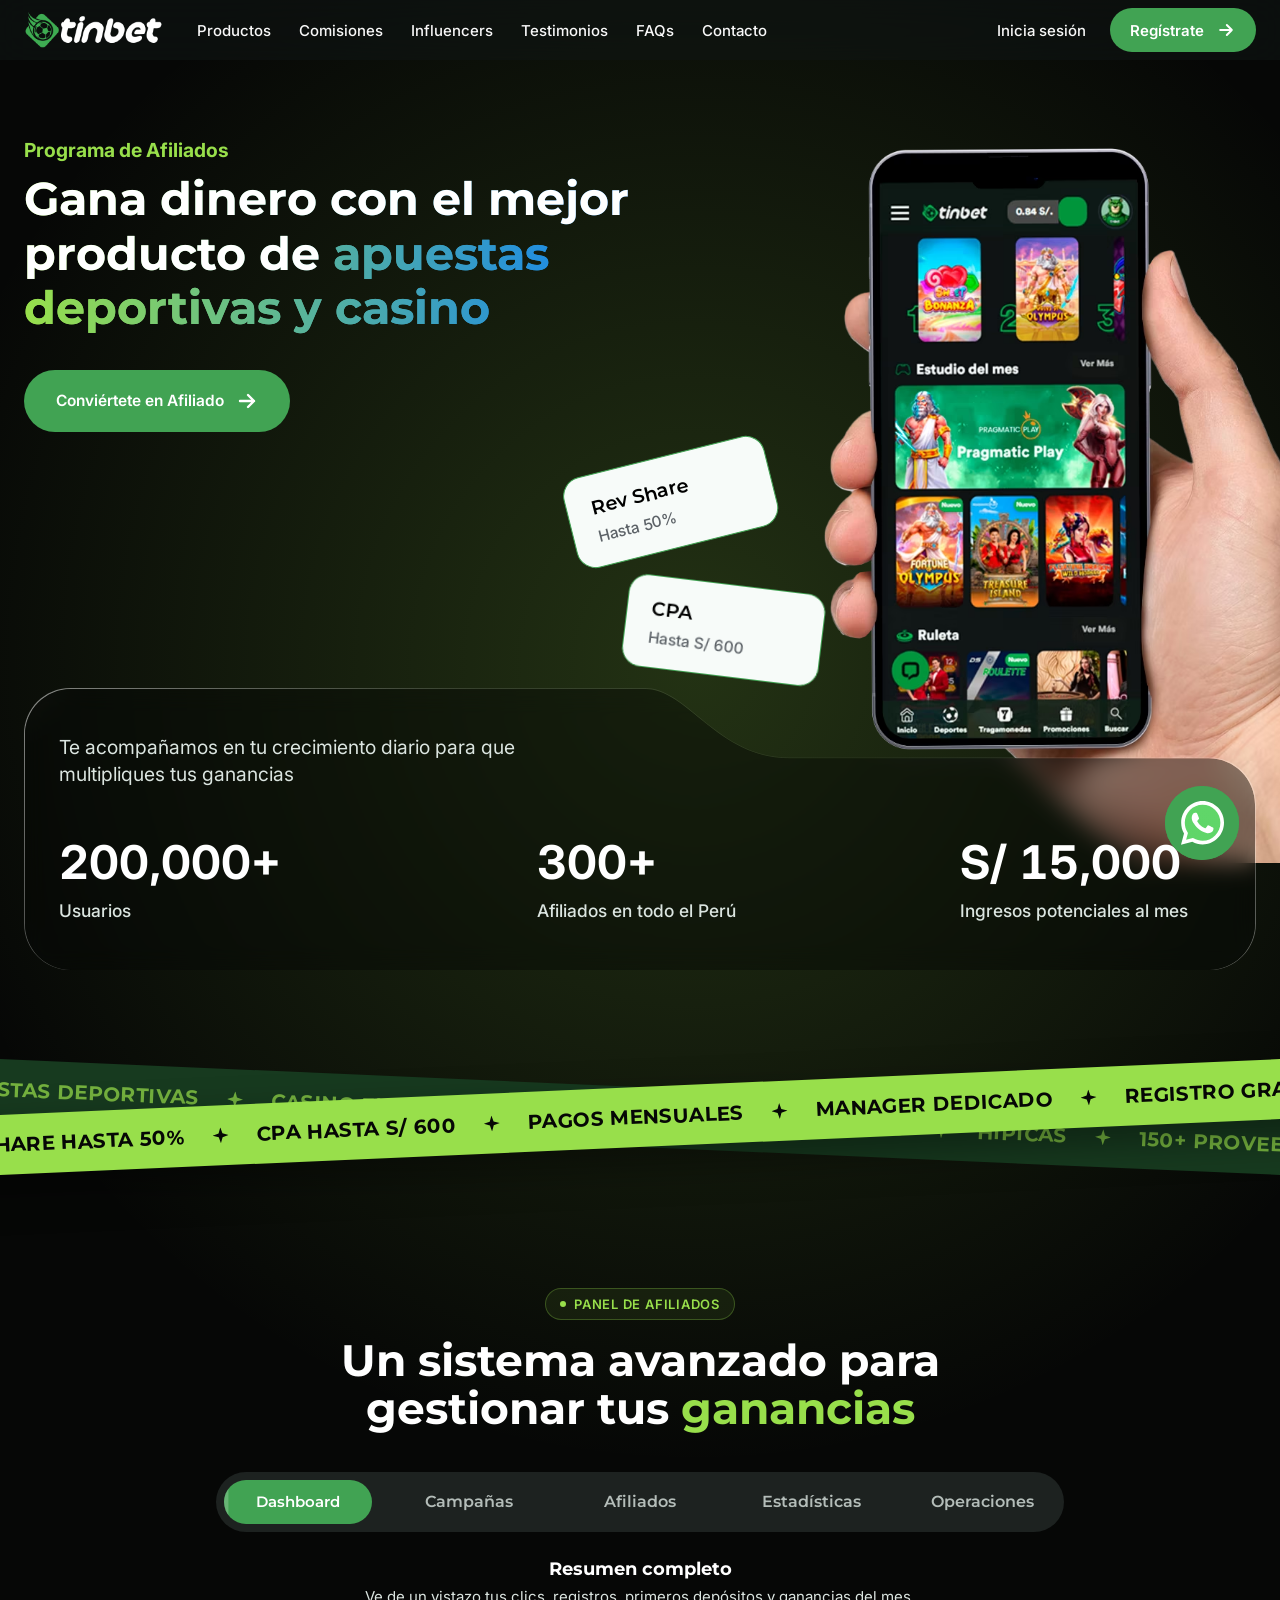
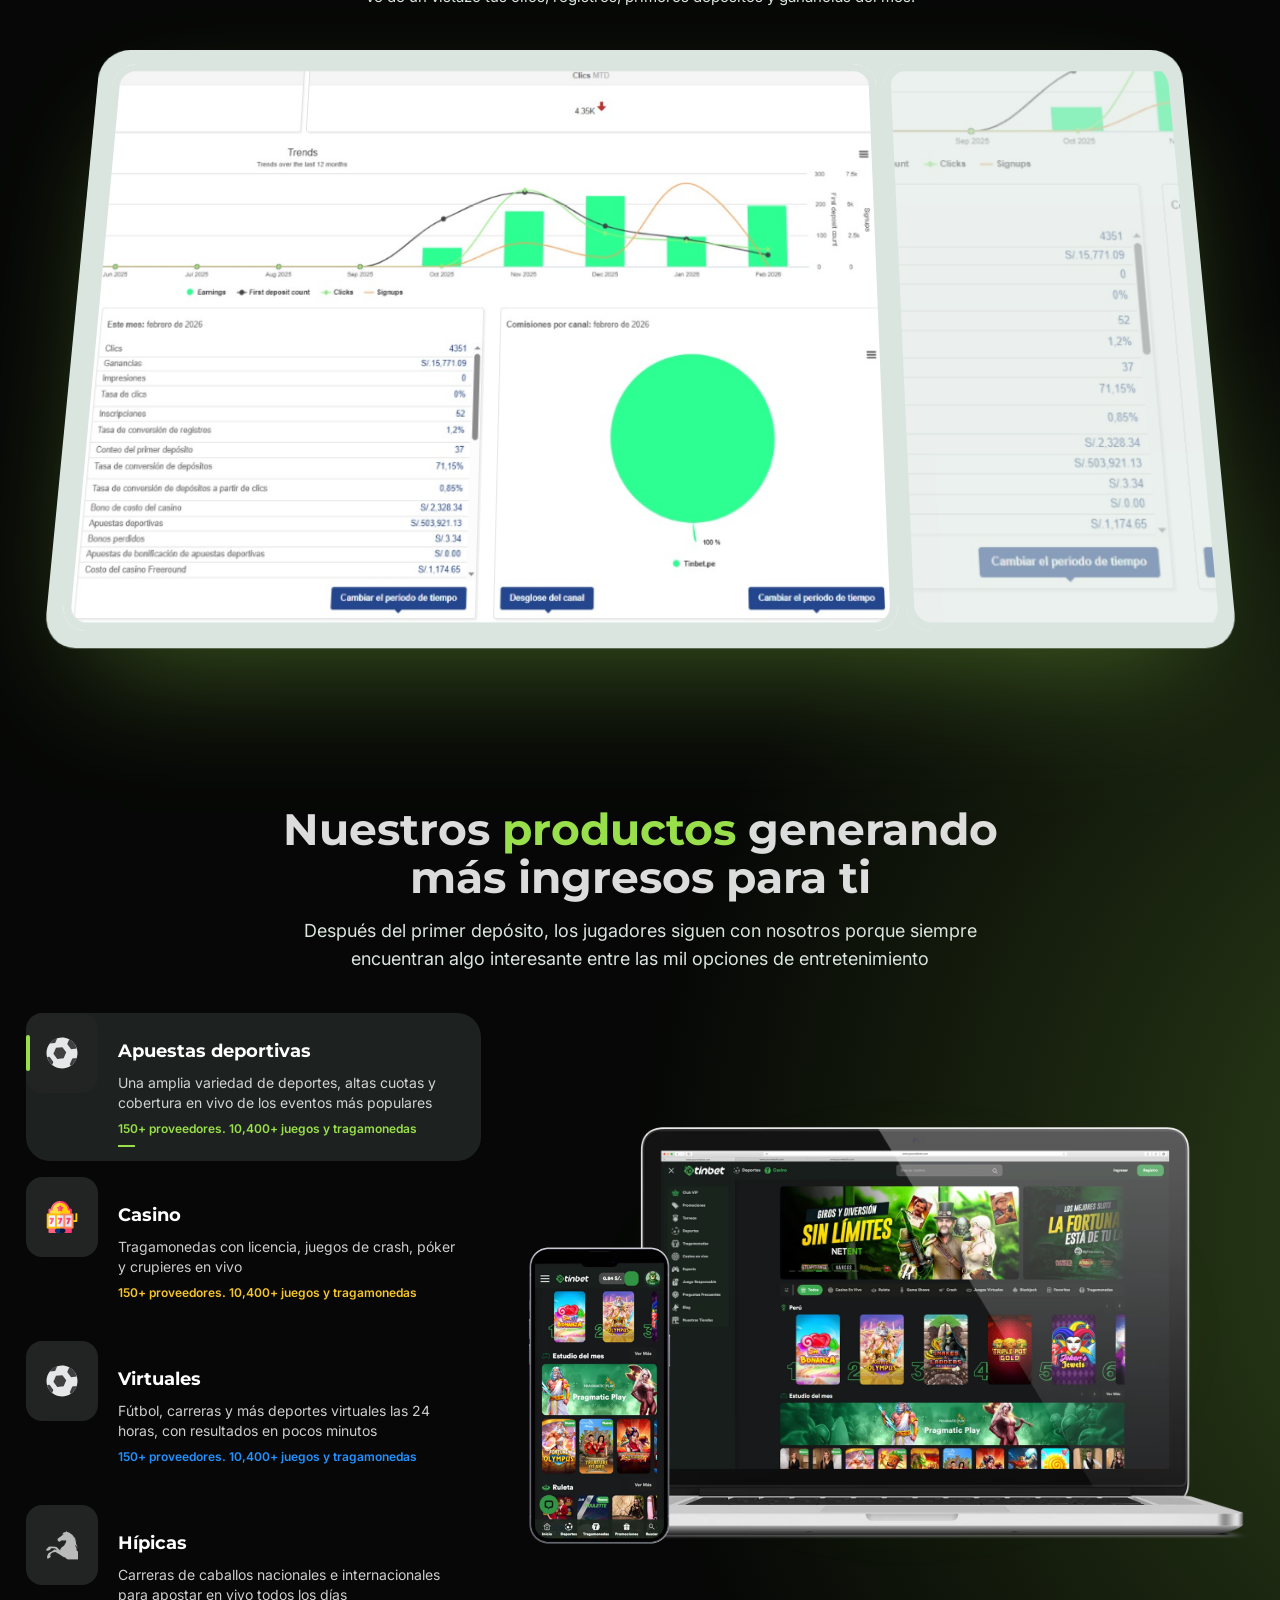
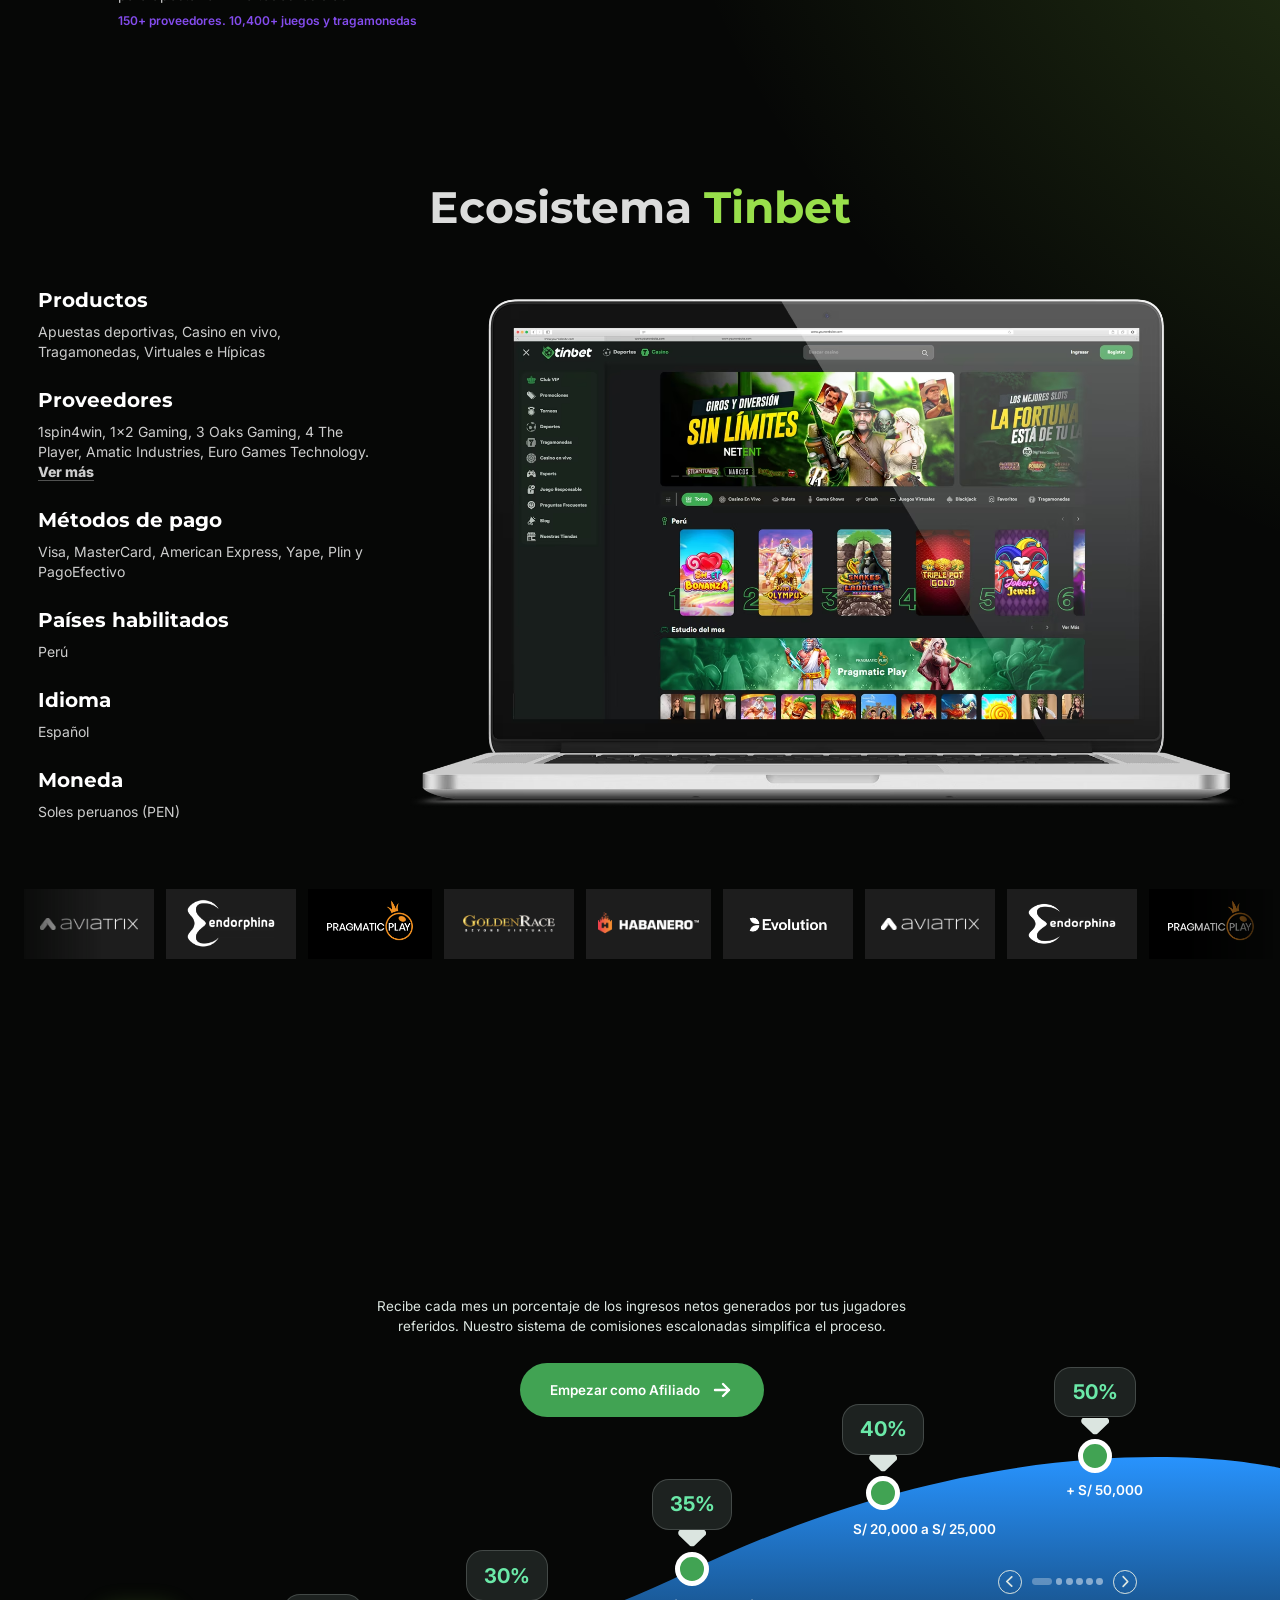
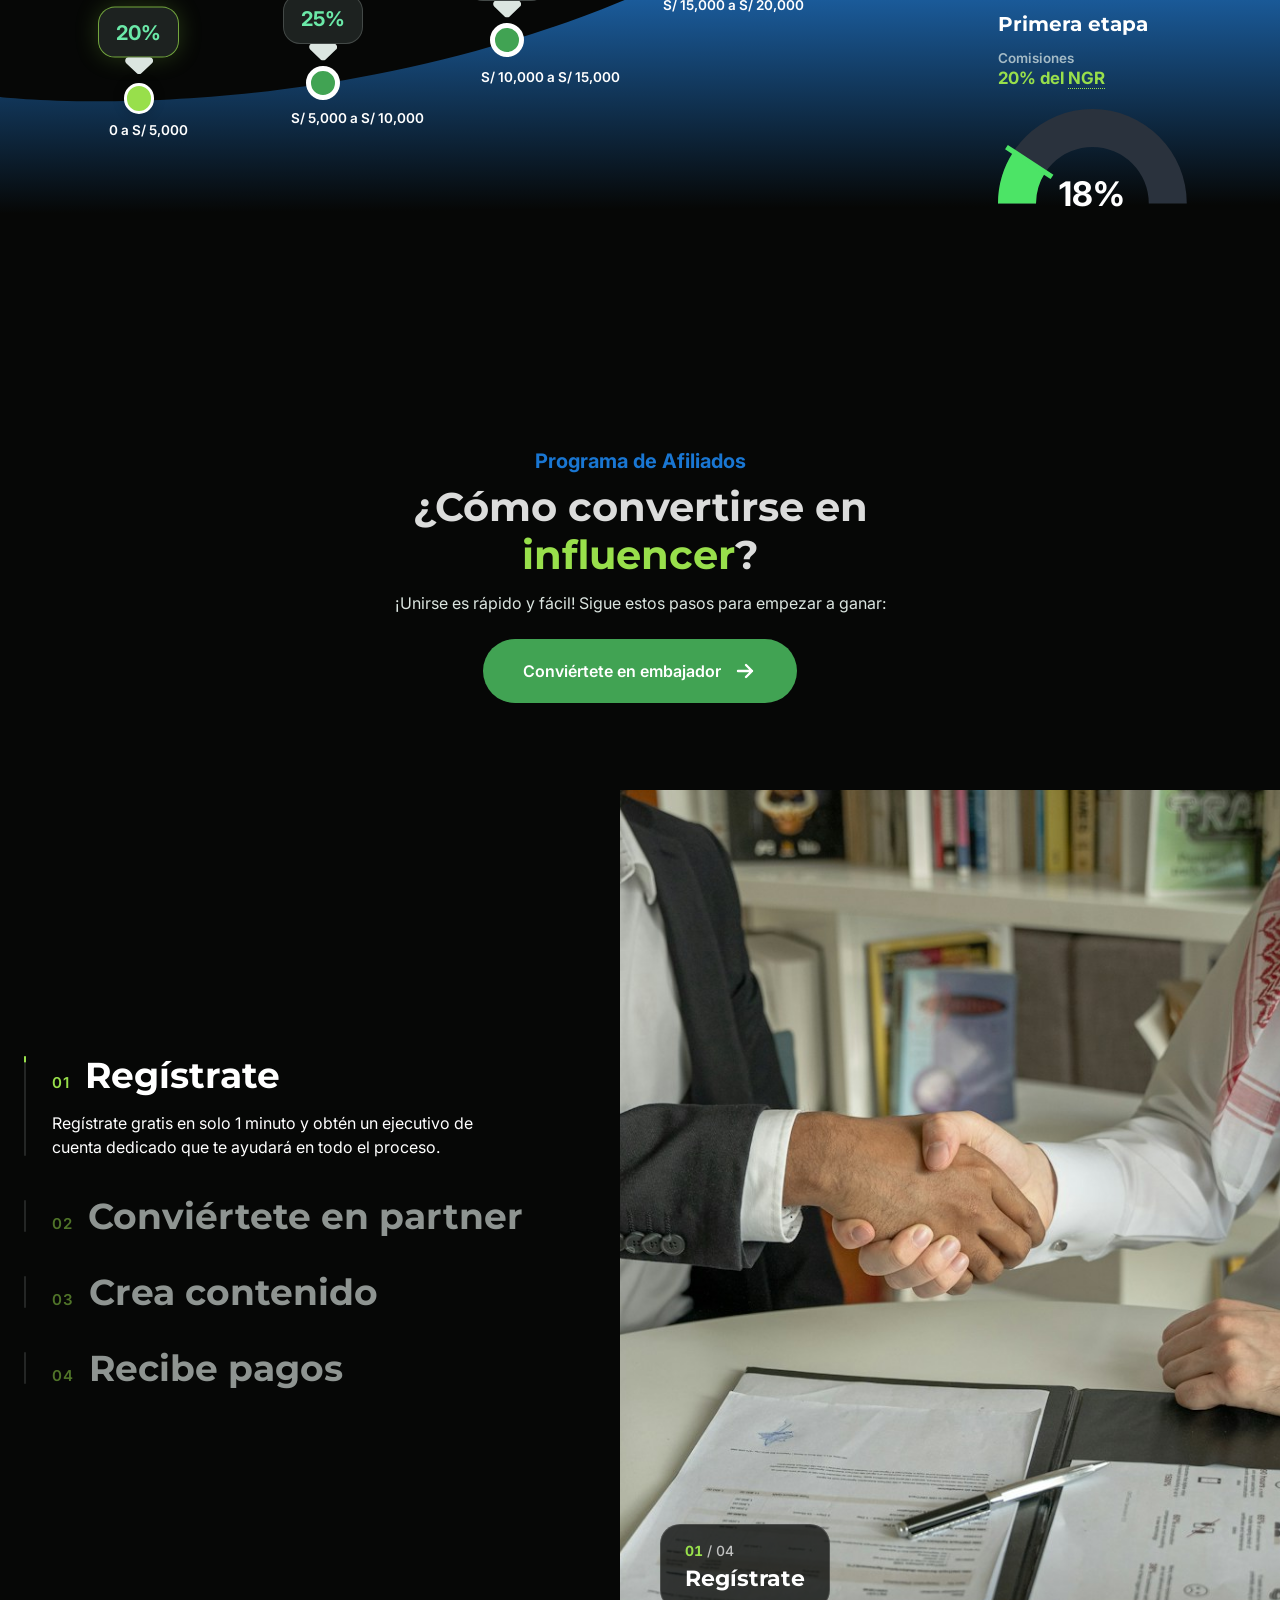
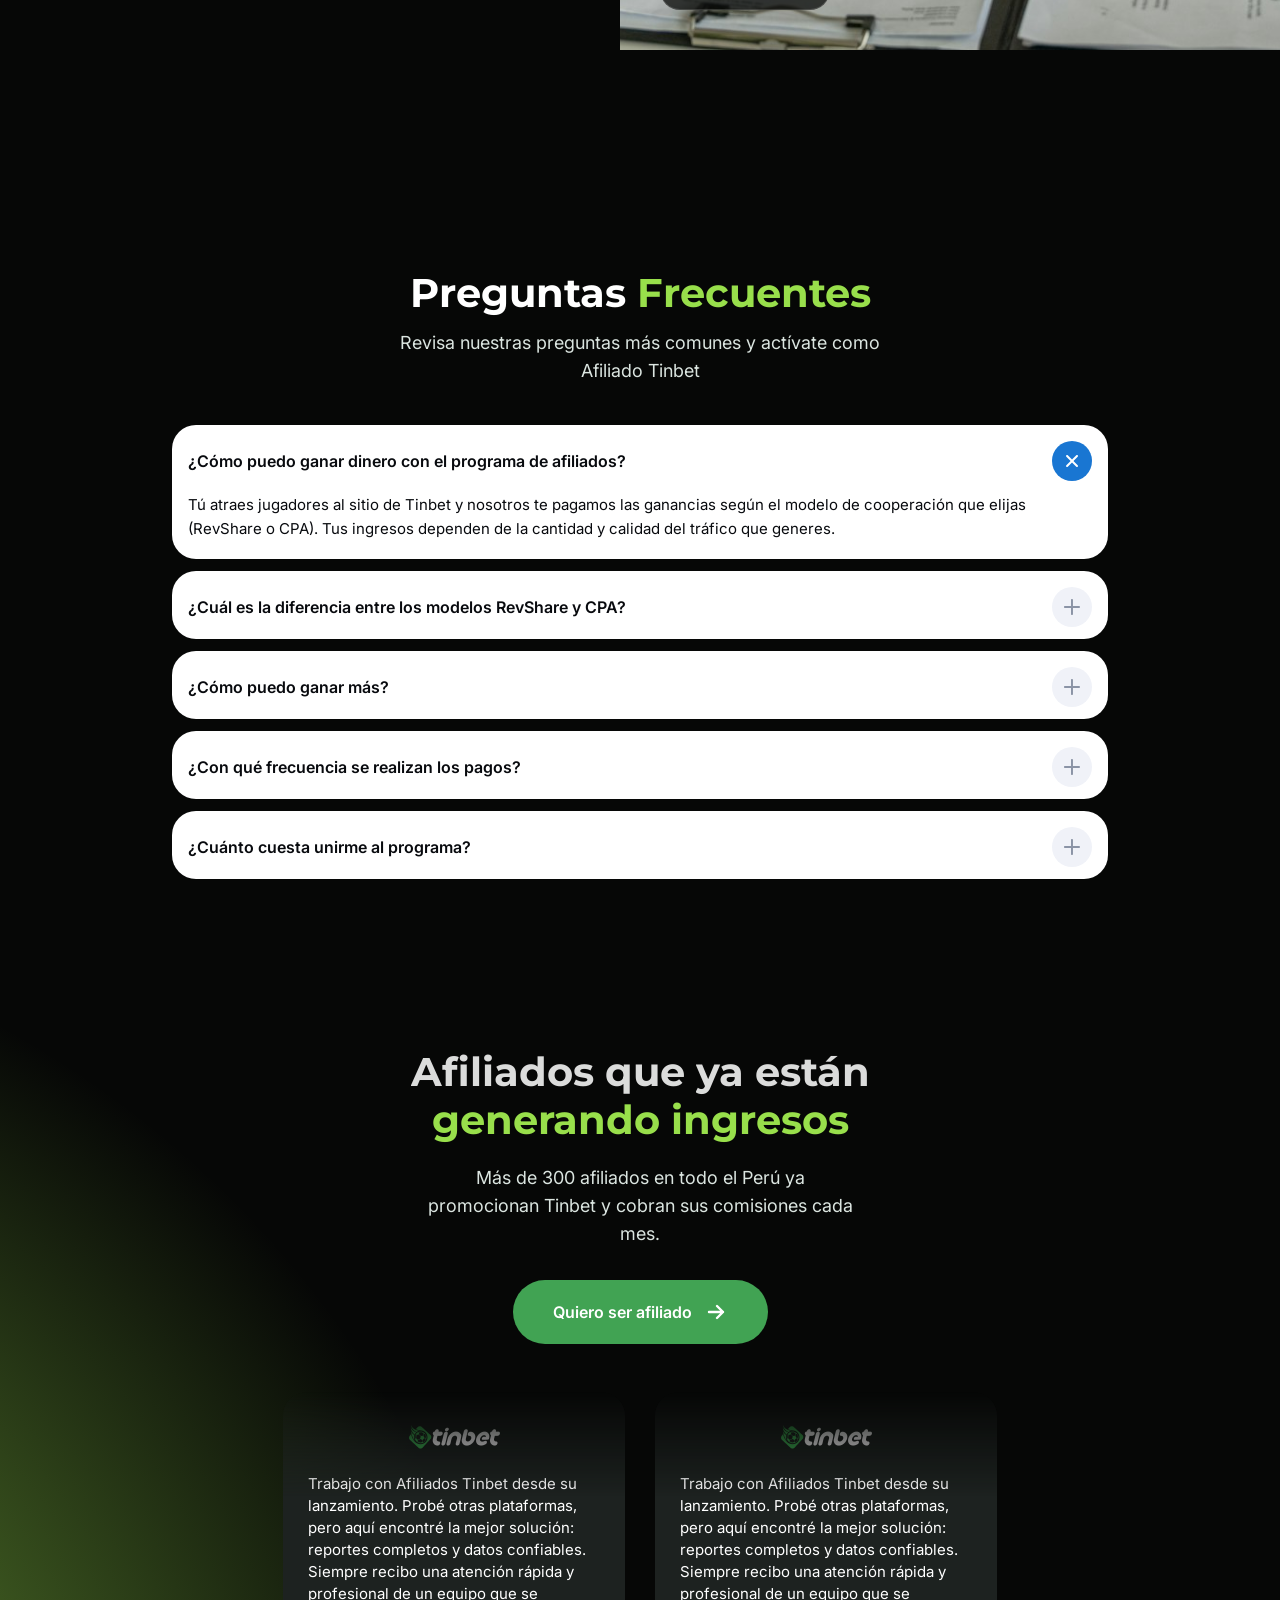
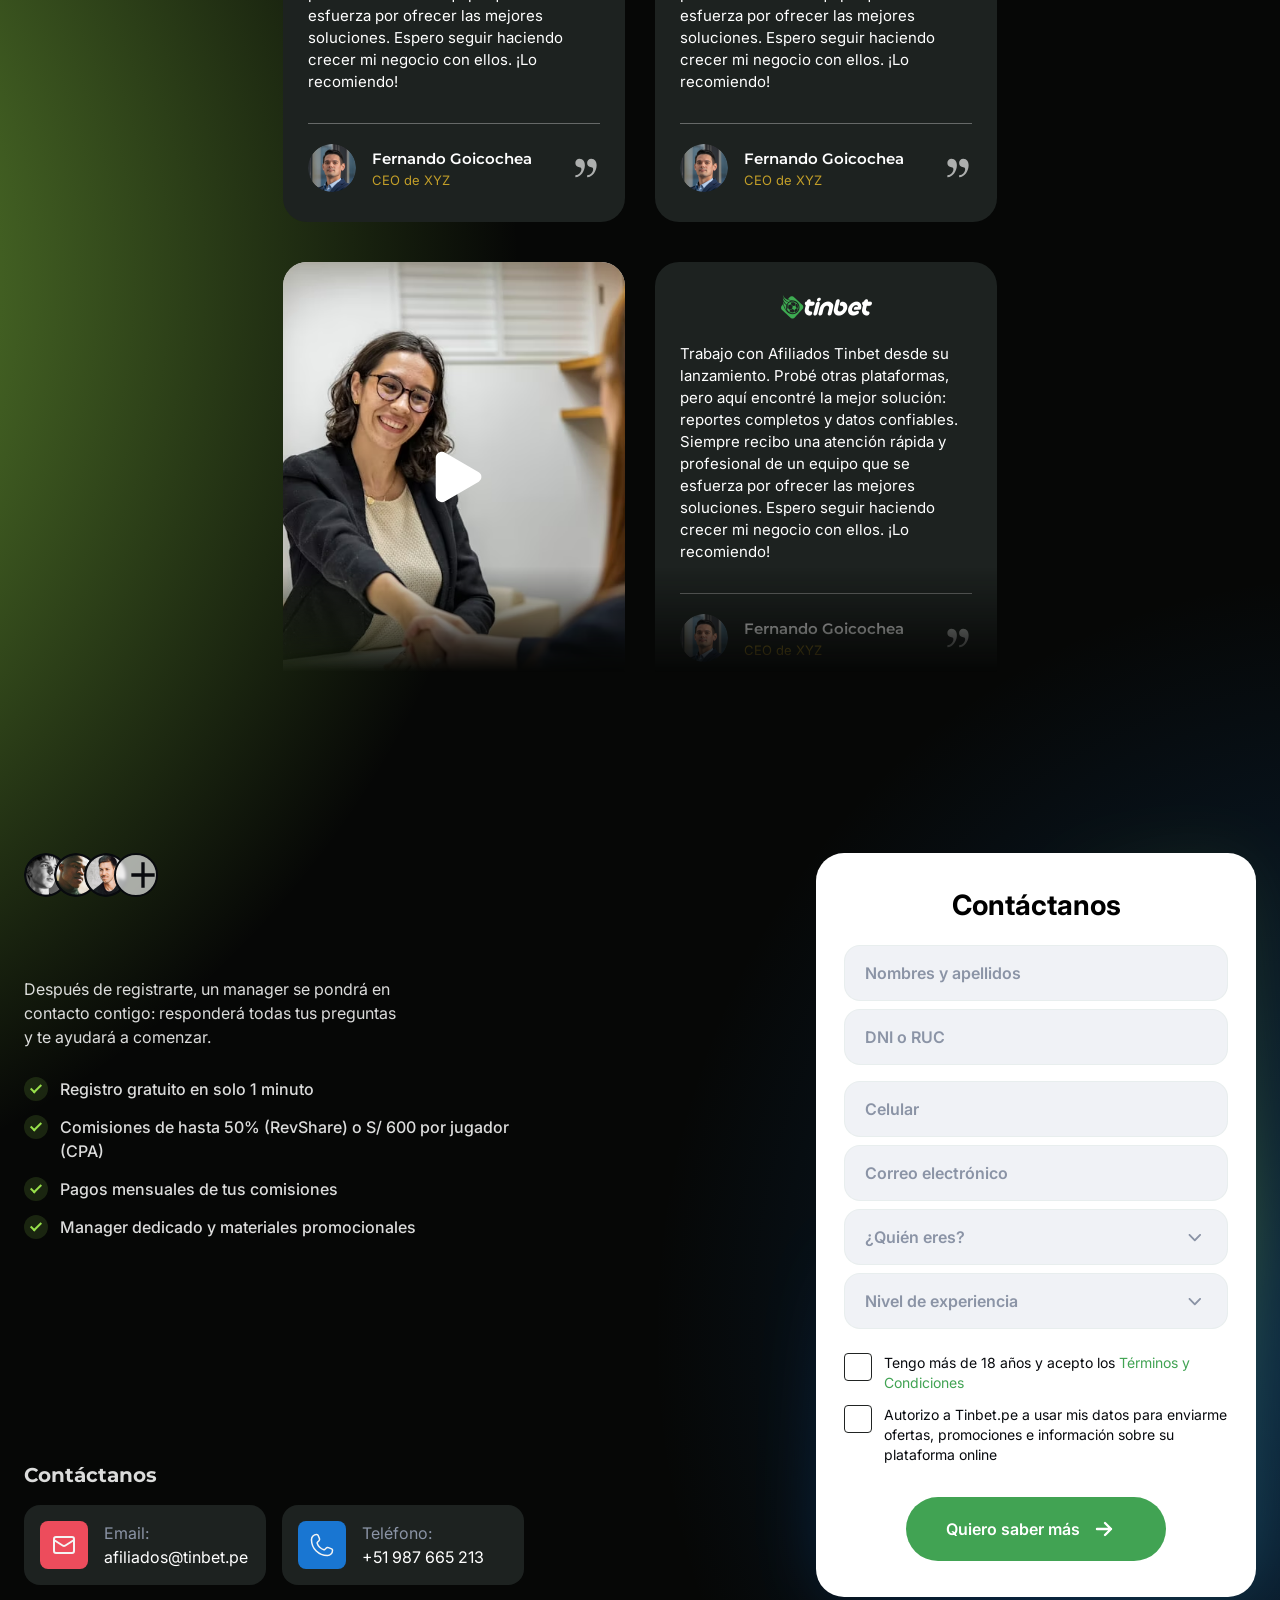
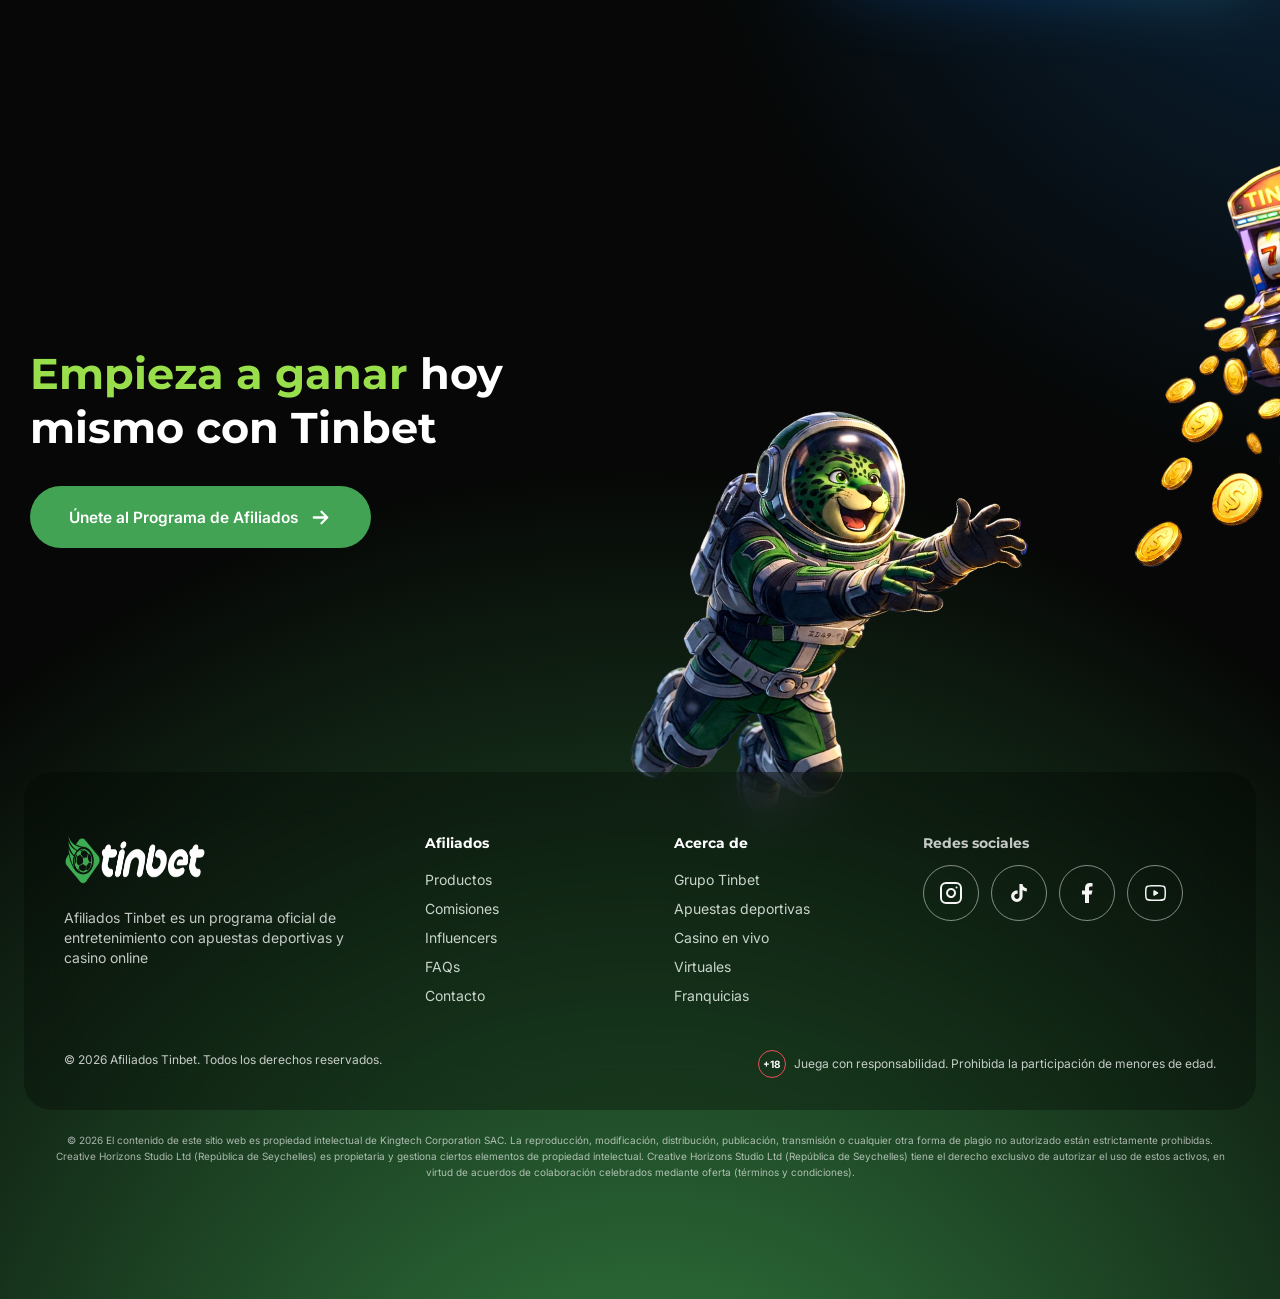
==== commit f1ef053a: "Panel rediseñado, sliders en bucle infinito y nuevo estado de éxito - Panel: cada pestaña muestra su" ====
--- a/index.html
+++ b/index.html
@@ -192,27 +192,47 @@
     <!-- ============ PANEL / DASHBOARD ============ -->
     <section class="dashboard" id="dashboard" aria-labelledby="dashboard-title">
       <span class="glow glow--products" aria-hidden="true"></span>
-      <div class="container">
-        <h2 class="section-title dashboard__title" id="dashboard-title" data-split>Un sistema avanzado para gestionar tus <span class="text-green">ganancias</span></h2>
+      <div class="container dashboard__head">
+        <p class="eyebrow" data-reveal>Panel de afiliados</p>
+        <h2 class="section-title dashboard__title" id="dashboard-title" data-split style="--d:.1s">Un sistema avanzado para gestionar tus <span class="text-green">ganancias</span></h2>
       </div>
       <div class="tabs" role="tablist" aria-label="Secciones del panel de afiliados" data-reveal style="--d:.2s">
         <div class="tabs__track">
           <span class="tabs__indicator" aria-hidden="true"><span class="tabs__progress"></span></span>
-          <button class="tabs__btn is-active" type="button" role="tab" id="tab-0" aria-selected="true" aria-controls="dash-panel">Dashboard</button>
-          <button class="tabs__btn" type="button" role="tab" id="tab-1" aria-selected="false" aria-controls="dash-panel" tabindex="-1">Campañas</button>
-          <button class="tabs__btn" type="button" role="tab" id="tab-2" aria-selected="false" aria-controls="dash-panel" tabindex="-1">Afiliados</button>
-          <button class="tabs__btn" type="button" role="tab" id="tab-3" aria-selected="false" aria-controls="dash-panel" tabindex="-1">Estadísticas</button>
-          <button class="tabs__btn" type="button" role="tab" id="tab-4" aria-selected="false" aria-controls="dash-panel" tabindex="-1">Operaciones</button>
-        </div>
-      </div>
-      <div class="screens" id="dash-panel" role="tabpanel" aria-labelledby="tab-0" data-reveal style="--d:.3s">
+          <button class="tabs__btn is-active" type="button" role="tab" id="tab-0" aria-selected="true" aria-controls="dash-panel" data-title="Resumen completo" data-text="Ve de un vistazo tus clics, registros, primeros depósitos y ganancias del mes.">Dashboard</button>
+          <button class="tabs__btn" type="button" role="tab" id="tab-1" aria-selected="false" aria-controls="dash-panel" tabindex="-1" data-title="Comisiones por canal" data-text="Mide cuánto genera cada canal o campaña y enfócate en lo que mejor funciona.">Campañas</button>
+          <button class="tabs__btn" type="button" role="tab" id="tab-2" aria-selected="false" aria-controls="dash-panel" tabindex="-1" data-title="Tus jugadores referidos" data-text="Sigue registros, primeros depósitos y tasas de conversión de los jugadores que traes.">Afiliados</button>
+          <button class="tabs__btn" type="button" role="tab" id="tab-3" aria-selected="false" aria-controls="dash-panel" tabindex="-1" data-title="Tendencias de 12 meses" data-text="Compara clics, registros, primeros depósitos y ganancias mes a mes.">Estadísticas</button>
+          <button class="tabs__btn" type="button" role="tab" id="tab-4" aria-selected="false" aria-controls="dash-panel" tabindex="-1" data-title="Montos en soles" data-text="Revisa ganancias, bonos y apuestas de cada periodo con el detalle en soles.">Operaciones</button>
+        </div>
+      </div>
+      <div class="dash-caption" id="dash-caption" data-reveal style="--d:.25s">
+        <p class="dash-caption__title" data-dash-title>Resumen completo</p>
+        <p class="dash-caption__text" data-dash-text>Ve de un vistazo tus clics, registros, primeros depósitos y ganancias del mes.</p>
+      </div>
+      <div class="screens" id="dash-panel" role="tabpanel" aria-labelledby="tab-0" aria-describedby="dash-caption" data-reveal style="--d:.3s">
         <div class="screens__viewport">
           <div class="screens__track">
-            <div class="screens__slide"><picture><img src="assets/img/dashboard.jpg" alt="Panel de afiliados: resumen del mes, tendencias y comisiones por canal" width="1600" height="775"></picture></div>
-            <div class="screens__slide"><picture><img src="assets/img/dashboard.jpg" alt="" width="1600" height="775" loading="lazy"></picture></div>
-            <div class="screens__slide"><picture><img src="assets/img/dashboard.jpg" alt="" width="1600" height="775" loading="lazy"></picture></div>
-            <div class="screens__slide"><picture><img src="assets/img/dashboard.jpg" alt="" width="1600" height="775" loading="lazy"></picture></div>
-            <div class="screens__slide"><picture><img src="assets/img/dashboard.jpg" alt="" width="1600" height="775" loading="lazy"></picture></div>
+            <div class="screens__slide is-active" style="--sx:-49.35%;--sw:149.3%;--sy:0%;--msx:-46.99%;--msw:146.97%;--msy:0%" data-zoom="529,0">
+              <picture><img src="assets/img/dashboard.jpg" alt="Panel de afiliados: resumen con tendencias, métricas del mes y comisiones por canal" width="1600" height="775"></picture>
+              <button class="screens__zoom" type="button" aria-label="Ampliar captura: Resumen completo"><svg viewBox="0 0 24 24" width="16" height="16" aria-hidden="true"><circle cx="10.5" cy="10.5" r="6.5" fill="none" stroke="currentColor" stroke-width="2"/><path d="M15.5 15.5 20 20M10.5 7.5v6M7.5 10.5h6" stroke="currentColor" stroke-width="2" stroke-linecap="round"/></svg> Ampliar</button>
+            </div>
+            <div class="screens__slide" style="--sx:-100%;--sw:200%;--sy:-27.48%;--msx:-180.7%;--msw:280.7%;--msy:-45.16%" data-zoom="1030,340">
+              <picture><img src="assets/img/dashboard.jpg" alt="Panel de afiliados: comisiones por canal del mes" width="1600" height="775" loading="lazy"></picture>
+              <button class="screens__zoom" type="button" aria-label="Ampliar captura: Comisiones por canal"><svg viewBox="0 0 24 24" width="16" height="16" aria-hidden="true"><circle cx="10.5" cy="10.5" r="6.5" fill="none" stroke="currentColor" stroke-width="2"/><path d="M15.5 15.5 20 20M10.5 7.5v6M7.5 10.5h6" stroke="currentColor" stroke-width="2" stroke-linecap="round"/></svg> Ampliar</button>
+            </div>
+            <div class="screens__slide" style="--sx:-50%;--sw:200%;--sy:-27.48%;--msx:-91.23%;--msw:280.7%;--msy:-45.16%" data-zoom="520,340">
+              <picture><img src="assets/img/dashboard.jpg" alt="Panel de afiliados: clics, inscripciones y primeros depósitos del mes" width="1600" height="775" loading="lazy"></picture>
+              <button class="screens__zoom" type="button" aria-label="Ampliar captura: Tus jugadores referidos"><svg viewBox="0 0 24 24" width="16" height="16" aria-hidden="true"><circle cx="10.5" cy="10.5" r="6.5" fill="none" stroke="currentColor" stroke-width="2"/><path d="M15.5 15.5 20 20M10.5 7.5v6M7.5 10.5h6" stroke="currentColor" stroke-width="2" stroke-linecap="round"/></svg> Ampliar</button>
+            </div>
+            <div class="screens__slide" style="--sx:-100%;--sw:200%;--sy:0%;--msx:-146.88%;--msw:250%;--msy:0%" data-zoom="860,100">
+              <picture><img src="assets/img/dashboard.jpg" alt="Panel de afiliados: gráfico de tendencias de los últimos 12 meses" width="1600" height="775" loading="lazy"></picture>
+              <button class="screens__zoom" type="button" aria-label="Ampliar captura: Tendencias de 12 meses"><svg viewBox="0 0 24 24" width="16" height="16" aria-hidden="true"><circle cx="10.5" cy="10.5" r="6.5" fill="none" stroke="currentColor" stroke-width="2"/><path d="M15.5 15.5 20 20M10.5 7.5v6M7.5 10.5h6" stroke="currentColor" stroke-width="2" stroke-linecap="round"/></svg> Ampliar</button>
+            </div>
+            <div class="screens__slide" style="--sx:0%;--sw:200%;--sy:-27.48%;--msx:0%;--msw:280.7%;--msy:-45.16%" data-zoom="0,340">
+              <picture><img src="assets/img/dashboard.jpg" alt="Panel de afiliados: ganancias, bonos y apuestas del mes anterior" width="1600" height="775" loading="lazy"></picture>
+              <button class="screens__zoom" type="button" aria-label="Ampliar captura: Montos en soles"><svg viewBox="0 0 24 24" width="16" height="16" aria-hidden="true"><circle cx="10.5" cy="10.5" r="6.5" fill="none" stroke="currentColor" stroke-width="2"/><path d="M15.5 15.5 20 20M10.5 7.5v6M7.5 10.5h6" stroke="currentColor" stroke-width="2" stroke-linecap="round"/></svg> Ampliar</button>
+            </div>
           </div>
         </div>
       </div>
@@ -735,10 +755,24 @@
               </div>
             </form>
             <div class="form-success" hidden>
-              <img src="assets/icons/check-circle.svg" alt="" width="80" height="80">
+              <div class="form-success__icon" aria-hidden="true">
+                <svg viewBox="0 0 80 80" width="64" height="64"><circle class="form-success__ring" cx="40" cy="40" r="36"/><path class="form-success__check" d="M25 41.5l10 10 20-21"/></svg>
+              </div>
               <div class="form-success__text">
-                <h3 class="form-success__title" tabindex="-1">¡Genial!</h3>
-                <p class="form-success__msg">Hemos enviado tus datos. En menos de 1 hora un(a) asesor(a) se contactará contigo.</p>
+                <h3 class="form-success__title" tabindex="-1">¡Genial<span data-success-name></span>!</h3>
+                <p class="form-success__msg">Recibimos tus datos. En menos de 1 hora un(a) asesor(a) se contactará contigo.</p>
+              </div>
+              <div class="form-success__next">
+                <p class="form-success__next-title">Qué sigue</p>
+                <ol class="form-success__steps">
+                  <li>Tu asesor(a) te contacta y resuelve tus dudas.</li>
+                  <li>Activamos tu cuenta de afiliado.</li>
+                  <li>Recibes tus enlaces de seguimiento y materiales promocionales.</li>
+                </ol>
+              </div>
+              <div class="form-success__actions">
+                <a class="btn btn--lg form-success__wa" href="https://wa.me/51987665213?text=Hola%2C%20acabo%20de%20registrarme%20como%20afiliado%20de%20Tinbet" target="_blank" rel="noopener"><img src="assets/icons/whatsapp.svg" alt="" width="22" height="22"> Escríbenos por WhatsApp</a>
+                <a class="form-success__link" href="#faqs">Mientras tanto, revisa las preguntas frecuentes</a>
               </div>
             </div>
           </div>
--- a/css/styles.css
+++ b/css/styles.css
@@ -286,6 +286,9 @@
 .whatsapp:focus-visible .whatsapp__label { opacity: 1; translate: 0 -50%; }
 .sticky-cta { display: none; }
 .dots { display: none; } /* puntos de carrusel: solo en mobile */
+/* copias para el bucle infinito: productos y testimonios solo son carrusel en mobile */
+.products__list > [data-loop-clone],
+.testimonials__track > [data-loop-clone] { display: none; }
 .whatsapp img { width: 43px; height: 44px; }
 
 /* =========================================================
@@ -315,7 +318,21 @@
    DASHBOARD
    ========================================================= */
 .dashboard { position: relative; padding-top: 96px; }
+.dashboard__head { display: flex; flex-direction: column; align-items: center; }
 .dashboard__title { width: 640px; max-width: 100%; margin: 0 auto; text-align: center; }
+
+/* Etiqueta de sección */
+.eyebrow {
+  display: inline-flex; align-items: center; gap: 8px; margin-bottom: 16px; padding: 6px 14px; border-radius: 840px;
+  border: 1px solid rgba(152, 223, 75, 0.28); background: rgba(152, 223, 75, 0.08);
+  font: 600 13px/18px var(--font-body); letter-spacing: 0.06em; text-transform: uppercase; color: var(--lime);
+}
+.eyebrow::before { content: ""; width: 6px; height: 6px; border-radius: 50%; background: var(--lime); }
+
+/* Descripción de la pestaña activa (altura reservada para que la captura no salte) */
+.dash-caption { position: relative; z-index: 1; width: min(600px, 100% - 48px); min-height: 74px; margin: 24px auto 0; text-align: center; }
+.dash-caption__title { font: 700 18px/26px var(--font-head); color: #fff; }
+.dash-caption__text { margin-top: 4px; font: 400 15px/22px var(--font-body); color: var(--text-soft); }
 
 .tabs { position: relative; z-index: 1; width: 848px; max-width: calc(100% - 48px); margin: 40px auto 0; padding: 8px; background: var(--card); border-radius: 36px; }
 .tabs__track { position: relative; display: flex; align-items: center; gap: 23px; }
@@ -337,7 +354,11 @@
 .tabs__btn:hover { color: #fff; }
 .tabs__btn.is-active { background: var(--green); color: #fff; font-size: 15px; }
 
-.screens { position: relative; z-index: 1; width: min(1173px, 100% - 48px); margin: 35px auto 0; padding: 16px; background: var(--text-soft); border-radius: 32px; transform-origin: 50% 0; }
+.screens {
+  position: relative; z-index: 1; width: min(1173px, 100% - 48px); margin: 20px auto 0; padding: 16px;
+  background: var(--text-soft); border-radius: 32px; transform-origin: 50% 0;
+  box-shadow: 0 48px 120px -48px rgba(152, 223, 75, 0.45);
+}
 .screens__viewport { border-radius: 24px; overflow: hidden; }
 .screens__track { display: flex; gap: 8px; transition: transform 0.5s cubic-bezier(0.22, 0.61, 0.36, 1); }
 .screens__slide {
@@ -346,6 +367,7 @@
   transition: opacity 0.5s ease;
 }
 .screens.is-enhanced .screens__slide:not(.is-active) { opacity: 0.45; cursor: pointer; }
+.screens.is-enhanced .screens__slide.is-active { cursor: zoom-in; }
 .screens__slide img { user-select: none; -webkit-user-drag: none; }
 @media (min-width: 1024px) {
   .screens.is-enhanced .screens__viewport { cursor: grab; touch-action: pan-y; }
@@ -353,7 +375,24 @@
 }
 /* trazo interior (stroke "inside" de Figma) dibujado sobre la imagen */
 .screens__slide::after { content: ""; position: absolute; inset: 0; border: 8px solid var(--text-soft); border-radius: inherit; pointer-events: none; }
-.screens__slide img { position: absolute; top: 0.08%; left: -49.35%; width: 149.3%; height: 100%; max-width: none; }
+/* Cada pestaña muestra un recorte distinto de la captura: --sx/--sw/--sy (desktop) y --msx/--msw/--msy (mobile).
+   El desplazamiento vertical va en % de la propia imagen, así el recorte no depende del alto de la caja. */
+.screens__slide img { position: absolute; top: 0; left: var(--sx, -49.35%); width: var(--sw, 149.3%); height: auto; max-width: none; translate: 0 var(--sy, 0%); }
+.screens__zoom {
+  position: absolute; right: 24px; bottom: 24px; z-index: 1;
+  display: inline-flex; align-items: center; gap: 6px; height: 36px; padding: 0 14px; border-radius: 840px;
+  background: rgba(6, 7, 6, 0.8); color: #fff; font: 600 13px/1 var(--font-body);
+  box-shadow: 0 6px 18px rgba(0, 0, 0, 0.3);
+  transition: opacity 0.3s ease, visibility 0.3s, background-color 0.2s ease, translate 0.3s var(--ease-out);
+}
+.screens__zoom:hover { background: var(--green); }
+.screens__slide:not(.is-active) .screens__zoom { opacity: 0; visibility: hidden; }
+/* en desktop con mouse aparece al pasar sobre la captura; en mobile siempre está visible */
+@media (hover: hover) and (pointer: fine) and (min-width: 1024px) {
+  .screens__slide.is-active .screens__zoom { opacity: 0; translate: 0 8px; }
+  .screens__slide.is-active:hover .screens__zoom,
+  .screens__slide.is-active .screens__zoom:focus-visible { opacity: 1; translate: 0 0; }
+}
 
 /* =========================================================
    PRODUCTOS
@@ -797,12 +836,31 @@
 .lead-form__status:empty { display: none; }
 .form-success__title:focus { outline: none; }
 
-.form-success { min-height: 672px; display: flex; flex-direction: column; align-items: center; justify-content: center; gap: 40px; text-align: center; }
+/* Estado de éxito: alto natural (antes 672px fijos con mucho espacio vacío) */
+.form-success { display: flex; flex-direction: column; align-items: center; gap: 24px; padding-top: 4px; text-align: center; }
 .form-success[hidden] { display: none; }
-.form-success > img { width: 70.67px; height: 70.67px; margin: 4.67px; }
-.form-success__text { display: flex; flex-direction: column; gap: 8px; }
-.form-success__title { font: 700 28px/32px var(--font-head); color: #000; }
-.form-success__msg { font: 400 20px/28px var(--font-body); color: #000; }
+.form-success__icon {
+  width: 96px; height: 96px; border-radius: 50%; display: flex; align-items: center; justify-content: center;
+  background: rgba(65, 163, 83, 0.1); box-shadow: 0 0 0 10px rgba(65, 163, 83, 0.05);
+}
+.form-success__ring { fill: none; stroke: var(--green); stroke-width: 4; transform: rotate(-90deg); transform-origin: 50% 50%; stroke-dasharray: 227; }
+.form-success__check { fill: none; stroke: var(--green); stroke-width: 5; stroke-linecap: round; stroke-linejoin: round; stroke-dasharray: 44; }
+.form-success__text { display: flex; flex-direction: column; align-items: center; gap: 8px; }
+.form-success__title { font: 700 30px/36px var(--font-head); color: #000; }
+.form-success__msg { max-width: 340px; font: 400 16px/24px var(--font-body); color: #41464d; }
+.form-success__next { width: 100%; padding: 20px; border-radius: 20px; background: var(--input); text-align: left; }
+.form-success__next-title { font: 700 13px/18px var(--font-body); letter-spacing: 0.06em; text-transform: uppercase; color: var(--green); }
+.form-success__steps { counter-reset: paso; display: flex; flex-direction: column; gap: 12px; margin-top: 12px; }
+.form-success__steps li { counter-increment: paso; display: flex; align-items: flex-start; gap: 12px; font: 500 14px/20px var(--font-body); color: #2b2f33; }
+.form-success__steps li::before {
+  content: counter(paso); flex: 0 0 24px; height: 24px; margin-top: -2px; border-radius: 50%;
+  background: var(--green); color: #fff; font: 700 12px/24px var(--font-body); text-align: center;
+}
+.form-success__actions { width: 100%; display: flex; flex-direction: column; align-items: center; gap: 14px; }
+.form-success__wa { width: 100%; max-width: 340px; height: 56px; padding: 0 24px; gap: 10px; }
+.form-success__wa img { width: 22px; height: 22px; }
+.form-success__link { font: 600 14px/20px var(--font-body); color: var(--green); text-decoration: underline; text-underline-offset: 3px; }
+.form-success__link:hover { color: #2f7d3e; }
 
 /* =========================================================
    CTA FINAL
@@ -1004,26 +1062,47 @@
   /* Dashboard */
   .dashboard { padding-top: 64px; }
   .dashboard__title { width: auto; }
-  .dashboard__title .text-green,
   .testimonials__title .text-green { color: inherit; }
+  .eyebrow { margin-bottom: 12px; padding: 5px 12px; font-size: 11px; line-height: 16px; }
   .glow--products { display: none; }
+  /* Pestañas compactas en una cápsula; los bordes se desvanecen si hay más para deslizar */
   .tabs {
-    width: 100%; max-width: none; margin-top: 36px; padding: 12px; border-radius: 0; background: #262a29; overflow-x: auto; scrollbar-width: none;
-    -webkit-mask-image: linear-gradient(90deg, #000 calc(100% - 40px), transparent); mask-image: linear-gradient(90deg, #000 calc(100% - 40px), transparent);
-  }
-  .tabs.is-end { -webkit-mask-image: none; mask-image: none; }
+    width: calc(100% - 24px); max-width: 600px; margin-top: 28px; padding: 5px; border-radius: 840px;
+    background: #1f2422; border: 1px solid rgba(255, 255, 255, 0.06); overflow-x: auto; scrollbar-width: none;
+  }
+  .tabs.has-right { -webkit-mask-image: linear-gradient(90deg, #000 calc(100% - 36px), transparent); mask-image: linear-gradient(90deg, #000 calc(100% - 36px), transparent); }
+  .tabs.has-left { -webkit-mask-image: linear-gradient(90deg, transparent, #000 36px); mask-image: linear-gradient(90deg, transparent, #000 36px); }
+  .tabs.has-left.has-right {
+    -webkit-mask-image: linear-gradient(90deg, transparent, #000 36px, #000 calc(100% - 36px), transparent);
+    mask-image: linear-gradient(90deg, transparent, #000 36px, #000 calc(100% - 36px), transparent);
+  }
   .tabs__indicator { background: var(--green-mobile); }
   .tabs::-webkit-scrollbar { display: none; }
-  .tabs__track { gap: 0; width: max-content; }
-  .tabs__btn { flex: 0 0 140px; height: 48px; font: 700 14px/20px var(--font-head); }
+  .tabs__track { gap: 2px; width: max-content; }
+  .tabs__btn { flex: 0 0 auto; height: 40px; padding: 0 16px; font: 600 14px/20px var(--font-head); }
   .tabs__btn.is-active { background: var(--green-mobile); font-size: 14px; }
-  .screens { width: 100%; margin-top: 7px; padding: 36px 0; border-radius: 0; background: var(--card); }
-  .screens__viewport { border-radius: 0; overflow-x: auto; scroll-snap-type: x mandatory; scroll-padding-inline: 12px; scrollbar-width: none; padding: 0 12px; }
+  .dash-caption { width: calc(100% - 24px); max-width: 600px; min-height: 88px; margin-top: 20px; }
+  .dash-caption__title { font-size: 16px; line-height: 24px; }
+  .dash-caption__text { font-size: 14px; line-height: 20px; color: var(--white-80); }
+  .screens { width: 100%; margin-top: 12px; padding: 8px 0 24px; border-radius: 0; background: none; box-shadow: none; }
+  .screens::before {
+    content: ""; position: absolute; left: 50%; top: 0; width: 130%; height: 100%; translate: -50% 0; pointer-events: none;
+    background: radial-gradient(closest-side, rgba(152, 223, 75, 0.2), transparent);
+  }
+  /* relleno derecho para que la última captura también quede alineada a la izquierda */
+  .screens__viewport {
+    border-radius: 0; overflow-x: auto; scroll-snap-type: x mandatory; scroll-padding-inline: 12px; scrollbar-width: none;
+    padding: 0 calc(100% - min(100vw - 48px, 560px) - 12px) 0 12px;
+  }
   .screens__viewport::-webkit-scrollbar { display: none; }
-  .screens__track { gap: 24px; width: max-content; transform: none !important; }
-  .screens__slide { flex: 0 0 343px; aspect-ratio: auto; height: 234px; border-radius: 12px; scroll-snap-align: center; }
-  .screens__slide::after { border-width: 4px; }
-  .screens__slide img { left: -46.99%; top: 0.03%; width: 146.97%; }
+  .screens__track { gap: 12px; width: max-content; transform: none !important; }
+  .screens__slide {
+    flex: 0 0 min(100vw - 48px, 560px); aspect-ratio: 343 / 234; border-radius: 16px; scroll-snap-align: start;
+    box-shadow: 0 18px 40px -12px rgba(0, 0, 0, 0.6);
+  }
+  .screens__slide::after { border-width: 3px; }
+  .screens__slide img { left: var(--msx, var(--sx)); width: var(--msw, var(--sw)); translate: 0 var(--msy, var(--sy)); }
+  .screens__zoom { right: 12px; bottom: 12px; height: 32px; padding: 0 12px; font-size: 12px; }
 
   /* Productos */
   .products { padding-top: 82px; }
@@ -1045,6 +1124,7 @@
   .product__phone { display: block; position: absolute; left: 50%; bottom: 0; width: 131px; height: 206px; transform: translateX(-50%); transition: translate 0.5s var(--ease-out); }
   .product:hover .product__phone { translate: 0 -8px; }
   .product__progress { display: none; }
+  .products__list > [data-loop-clone] { display: flex; }
   .product__phone img { left: -86.69%; top: -3.17%; width: 274.19%; height: 124.27%; }
   .products__devices { display: none; }
 
@@ -1115,6 +1195,8 @@
   .testimonials__grid.is-marquee { height: auto; overflow-x: auto; -webkit-mask-image: none; mask-image: none; }
   .testimonials__track { display: contents; }
   .testimonials__grid [data-clone] { display: none; }
+  .testimonials__track > .testimonial[data-loop-clone] { display: flex; }
+  .testimonials__track > .testimonial-video[data-loop-clone] { display: block; }
   .testimonials__grid { width: 100%; gap: 16px; padding: 0 12px; overflow-x: auto; scroll-snap-type: x mandatory; scroll-padding-inline: 12px; scrollbar-width: none; }
   .testimonials__grid::-webkit-scrollbar { display: none; }
   .testimonials__col { display: contents; }
@@ -1166,7 +1248,13 @@
   .check input:checked + .check__box::after { left: 11px; top: 5px; }
   .check__text { font-size: 12px; line-height: 16px; }
   .lead-form__submit { width: 248px; height: 56px; justify-content: space-between; background: var(--green-mobile); }
-  .form-success { min-height: 640px; }
+  .form-success { gap: 20px; }
+  .form-success__icon { width: 84px; height: 84px; }
+  .form-success__icon svg { width: 56px; height: 56px; }
+  .form-success__title { font-size: 26px; line-height: 32px; }
+  .form-success__msg { font-size: 15px; line-height: 22px; }
+  .form-success__next { padding: 16px; }
+  .form-success__wa { height: 52px; font-size: 15px; background: var(--green-mobile); }
 
   /* CTA */
   .cta { padding-top: 150px; }
@@ -1233,3 +1321,19 @@
 .video-modal__frame video { width: 100%; height: 100%; border: 0; display: block; }
 .video-modal__close { position: absolute; top: 16px; right: 16px; width: 48px; height: 48px; border-radius: 50%; background: rgba(255, 255, 255, 0.12); color: #fff; font-size: 24px; }
 
+/* Visor de la captura del panel */
+.zoom-modal {
+  position: fixed; inset: 0; z-index: 150; display: flex; flex-direction: column; align-items: center; justify-content: center; gap: 14px;
+  padding: 72px 16px 24px; background: rgba(6, 7, 6, 0.92);
+}
+.zoom-modal__scroller {
+  max-width: 100%; max-height: calc(100% - 40px); overflow: auto; overscroll-behavior: contain;
+  border-radius: 16px; background: #fff; box-shadow: 0 30px 80px rgba(0, 0, 0, 0.6);
+}
+.zoom-modal__scroller img { display: block; width: min(1600px, 92vw); max-width: none; height: auto; }
+.zoom-modal__hint { font: 500 13px/18px var(--font-body); color: rgba(255, 255, 255, 0.72); text-align: center; }
+@media (max-width: 1023px) {
+  .zoom-modal__scroller { width: 100%; }
+  .zoom-modal__scroller img { width: 1200px; }
+}
+
--- a/css/motion.css
+++ b/css/motion.css
@@ -53,6 +53,16 @@
 .ticker.is-running .ticker__track { animation: ticker var(--dur, 40s) linear infinite; }
 .ticker.is-running .ticker__band--back .ticker__track { animation-direction: reverse; }
 
+/* ---------- Panel: etiqueta, descripción y visor ---------- */
+@keyframes dot-pulse { 50% { box-shadow: 0 0 0 5px rgba(152, 223, 75, 0); } from, to { box-shadow: 0 0 0 0 rgba(152, 223, 75, 0.5); } }
+.eyebrow::before { animation: dot-pulse 2s ease-in-out infinite; }
+@keyframes swap-in { from { opacity: 0; translate: 0 10px; } }
+.dash-caption.is-changing > * { animation: swap-in 0.45s var(--ease-out) backwards; }
+.dash-caption.is-changing > :nth-child(2) { animation-delay: 0.06s; }
+@keyframes zoom-in { from { opacity: 0; scale: 0.94; } }
+.zoom-modal { animation: fade-in 0.25s ease; }
+.zoom-modal__scroller { animation: zoom-in 0.4s var(--ease-out); }
+
 /* ---------- Productos: cambio de producto ---------- */
 @keyframes devices-swap { 35% { opacity: 0.55; scale: 0.97; } }
 .products__devices.is-swapping { animation: devices-swap 0.7s var(--ease-out); }
@@ -77,7 +87,6 @@
 .js .chart.is-inview :is(.stage-card, .gauge) { animation: reveal-up 0.9s var(--ease-out) 1.2s backwards; }
 .tier.is-active .tier__dot { animation: pulse-ring 1.8s ease-out infinite; }
 
-@keyframes swap-in { from { opacity: 0; translate: 0 10px; } }
 .stage-card.is-changing :is(.stage-card__title, .stage-card__value) { animation: swap-in 0.45s var(--ease-out); }
 
 /* Barras (tablet / mobile): se llenan de izquierda a derecha */
@@ -112,8 +121,20 @@
 @keyframes spin-angle { to { --angle: 360deg; } }
 .form-glow { animation: spin-angle 9s linear infinite; }
 @keyframes pop { from { opacity: 0; scale: 0.4; } }
-.form-success:not([hidden]) > img { animation: pop 0.7s var(--ease-spring) backwards; }
-.form-success:not([hidden]) .form-success__text { animation: reveal-up 0.7s var(--ease-out) 0.2s backwards; }
+/* Éxito: el círculo y el check se dibujan; luego entra el resto en cascada */
+@keyframes draw-ring { from { stroke-dashoffset: 227; } }
+@keyframes draw-check { from { stroke-dashoffset: 44; } }
+.form-success:not([hidden]) .form-success__icon { animation: pop 0.6s var(--ease-spring) backwards; }
+.form-success:not([hidden]) .form-success__ring { animation: draw-ring 0.8s var(--ease-out) 0.15s backwards; }
+.form-success:not([hidden]) .form-success__check { animation: draw-check 0.45s var(--ease-out) 0.7s backwards; }
+.form-success:not([hidden]) > :not(.form-success__icon) { animation: reveal-up 0.7s var(--ease-out) backwards; }
+.form-success:not([hidden]) > .form-success__text { animation-delay: 0.3s; }
+.form-success:not([hidden]) > .form-success__next { animation-delay: 0.45s; }
+.form-success:not([hidden]) > .form-success__actions { animation-delay: 0.6s; }
+.form-success:not([hidden]) .form-success__steps li { animation: reveal-up 0.6s var(--ease-out) backwards; }
+.form-success:not([hidden]) .form-success__steps li:nth-child(1) { animation-delay: 0.6s; }
+.form-success:not([hidden]) .form-success__steps li:nth-child(2) { animation-delay: 0.7s; }
+.form-success:not([hidden]) .form-success__steps li:nth-child(3) { animation-delay: 0.8s; }
 
 /* Confeti al enviar (lo genera main.js) */
 @keyframes confetti {
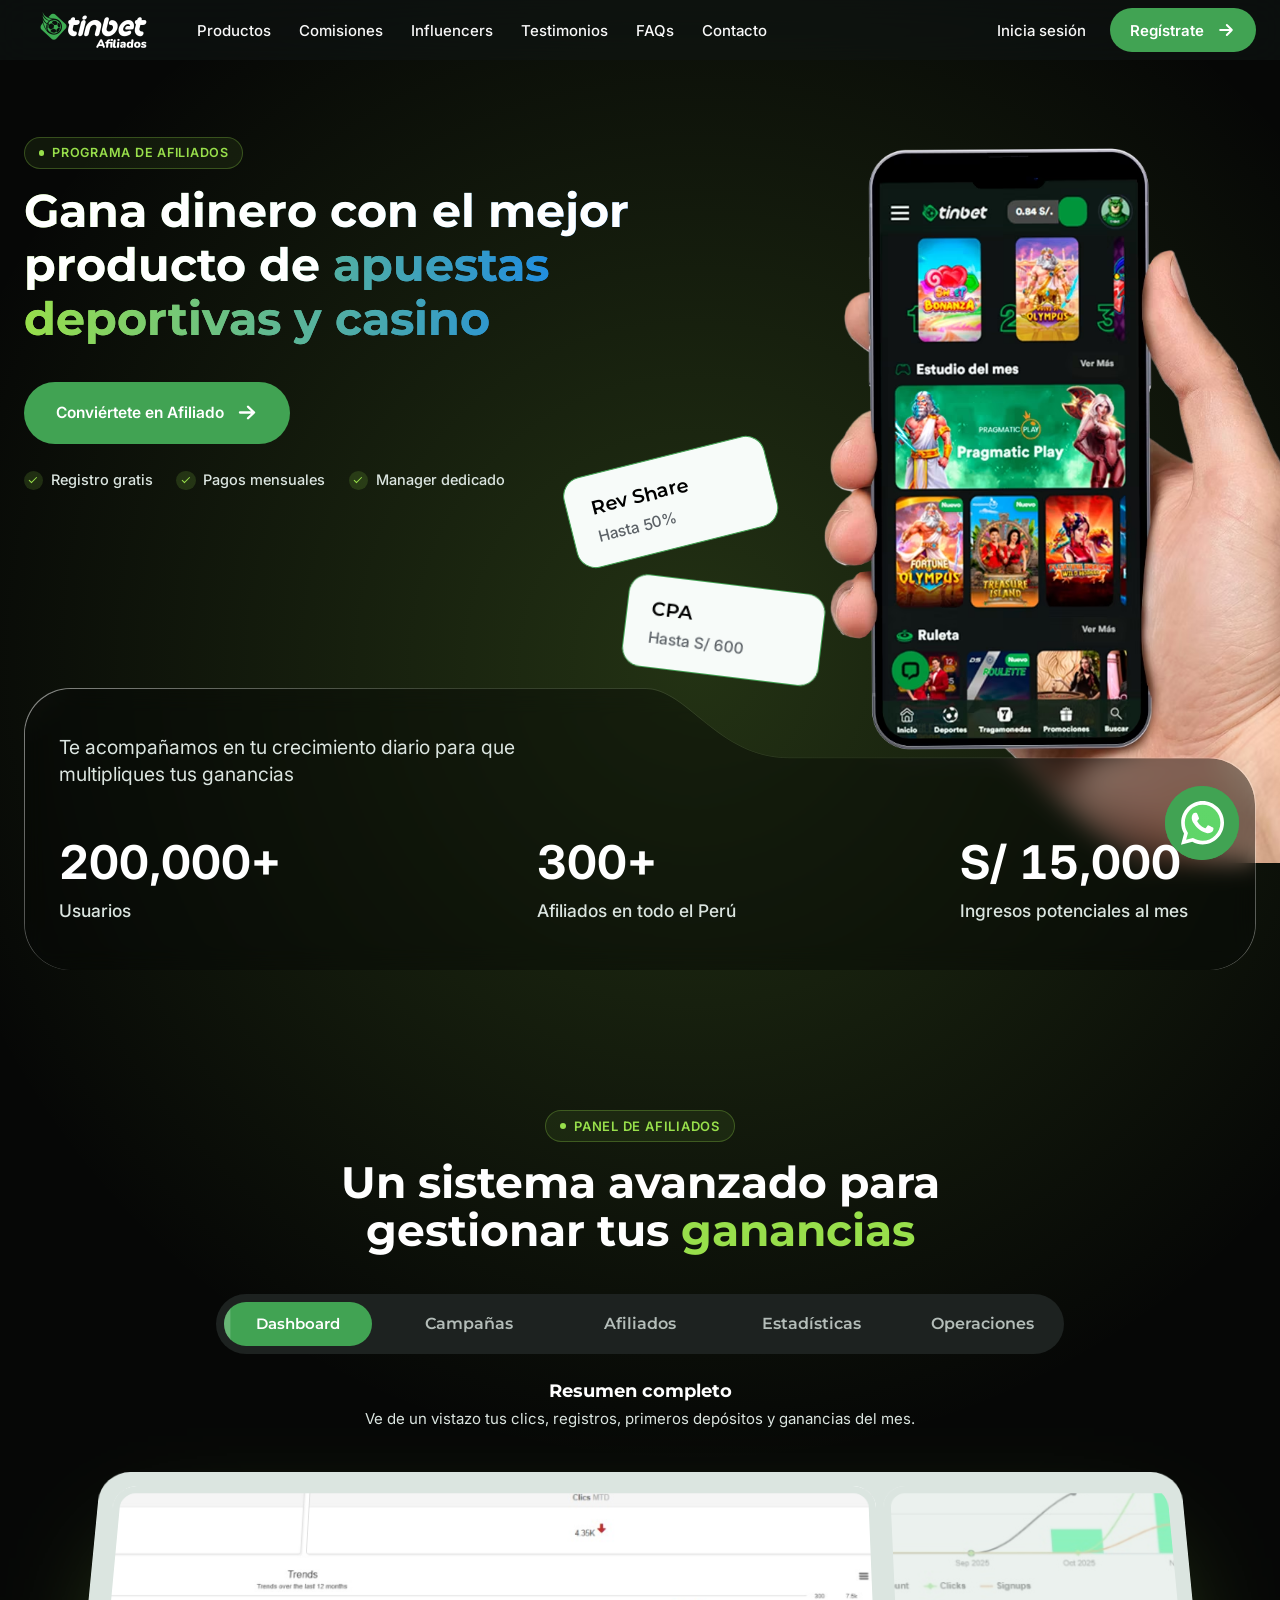
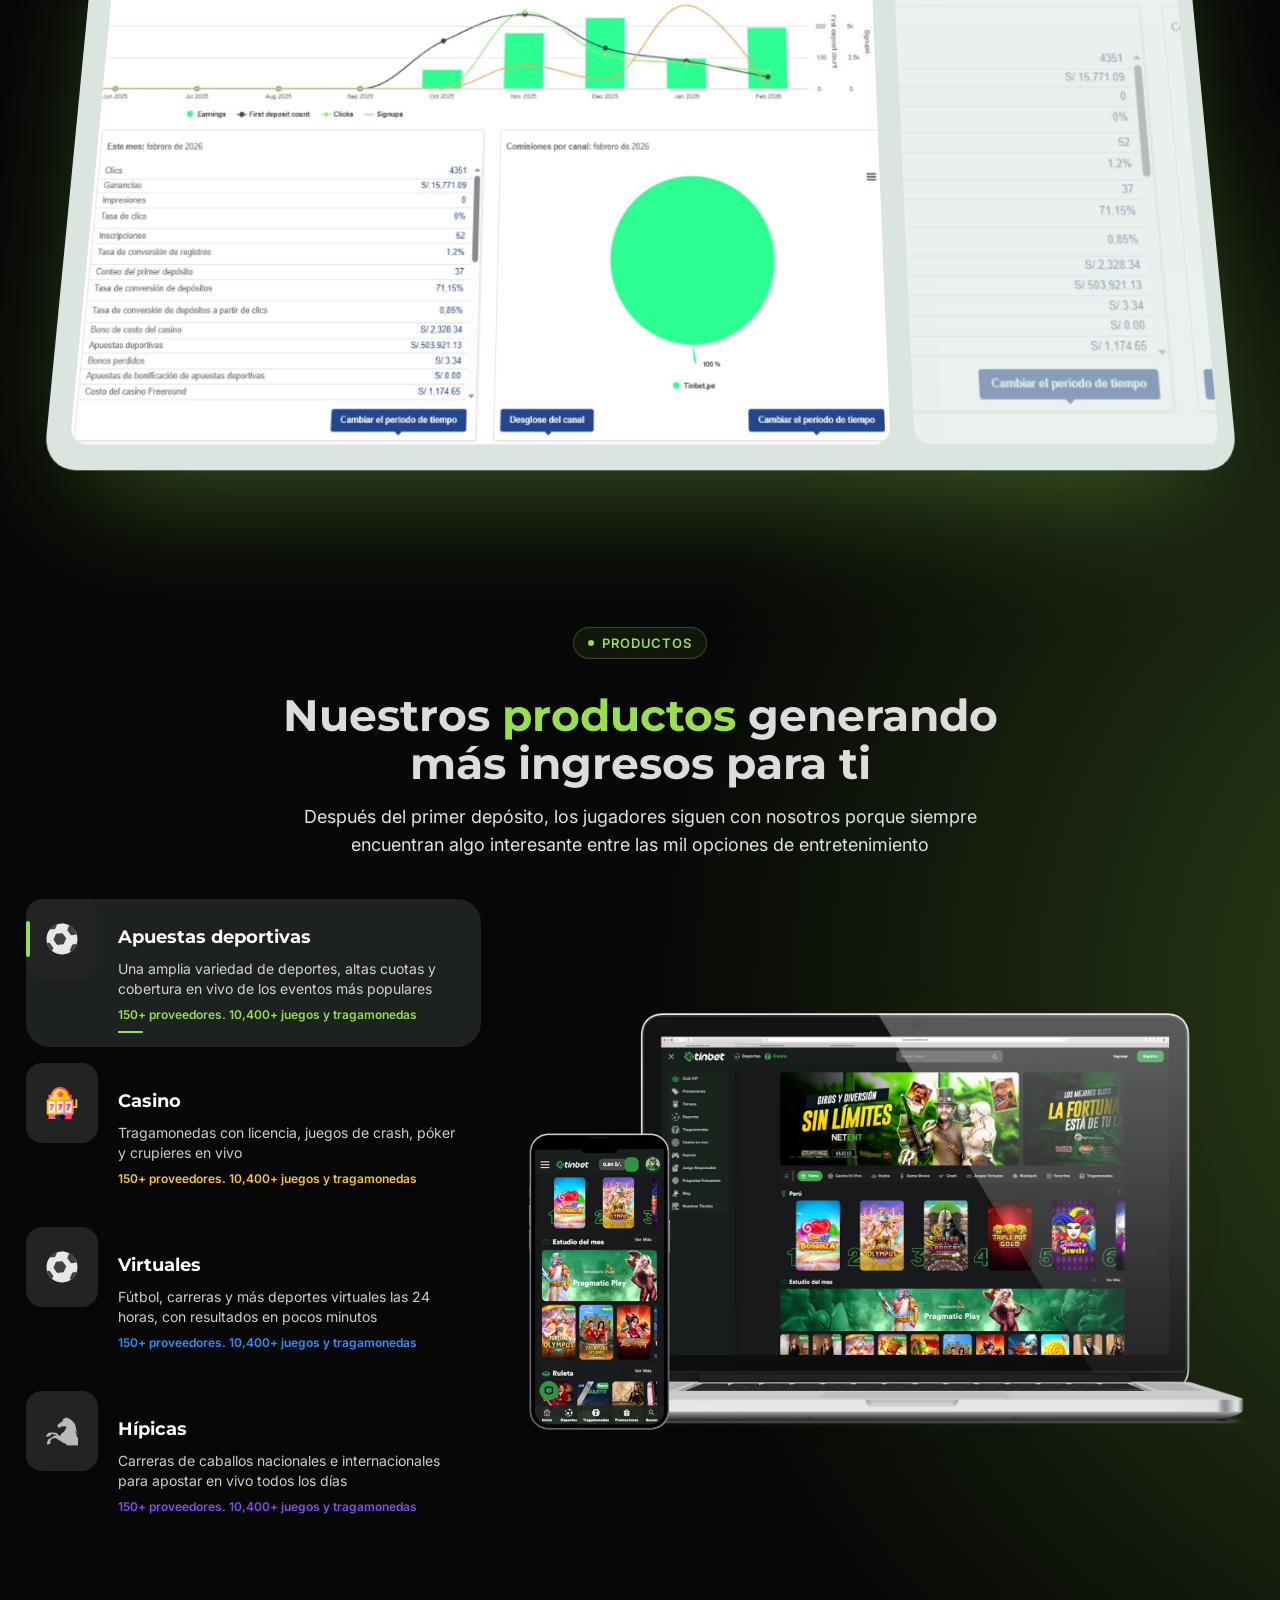
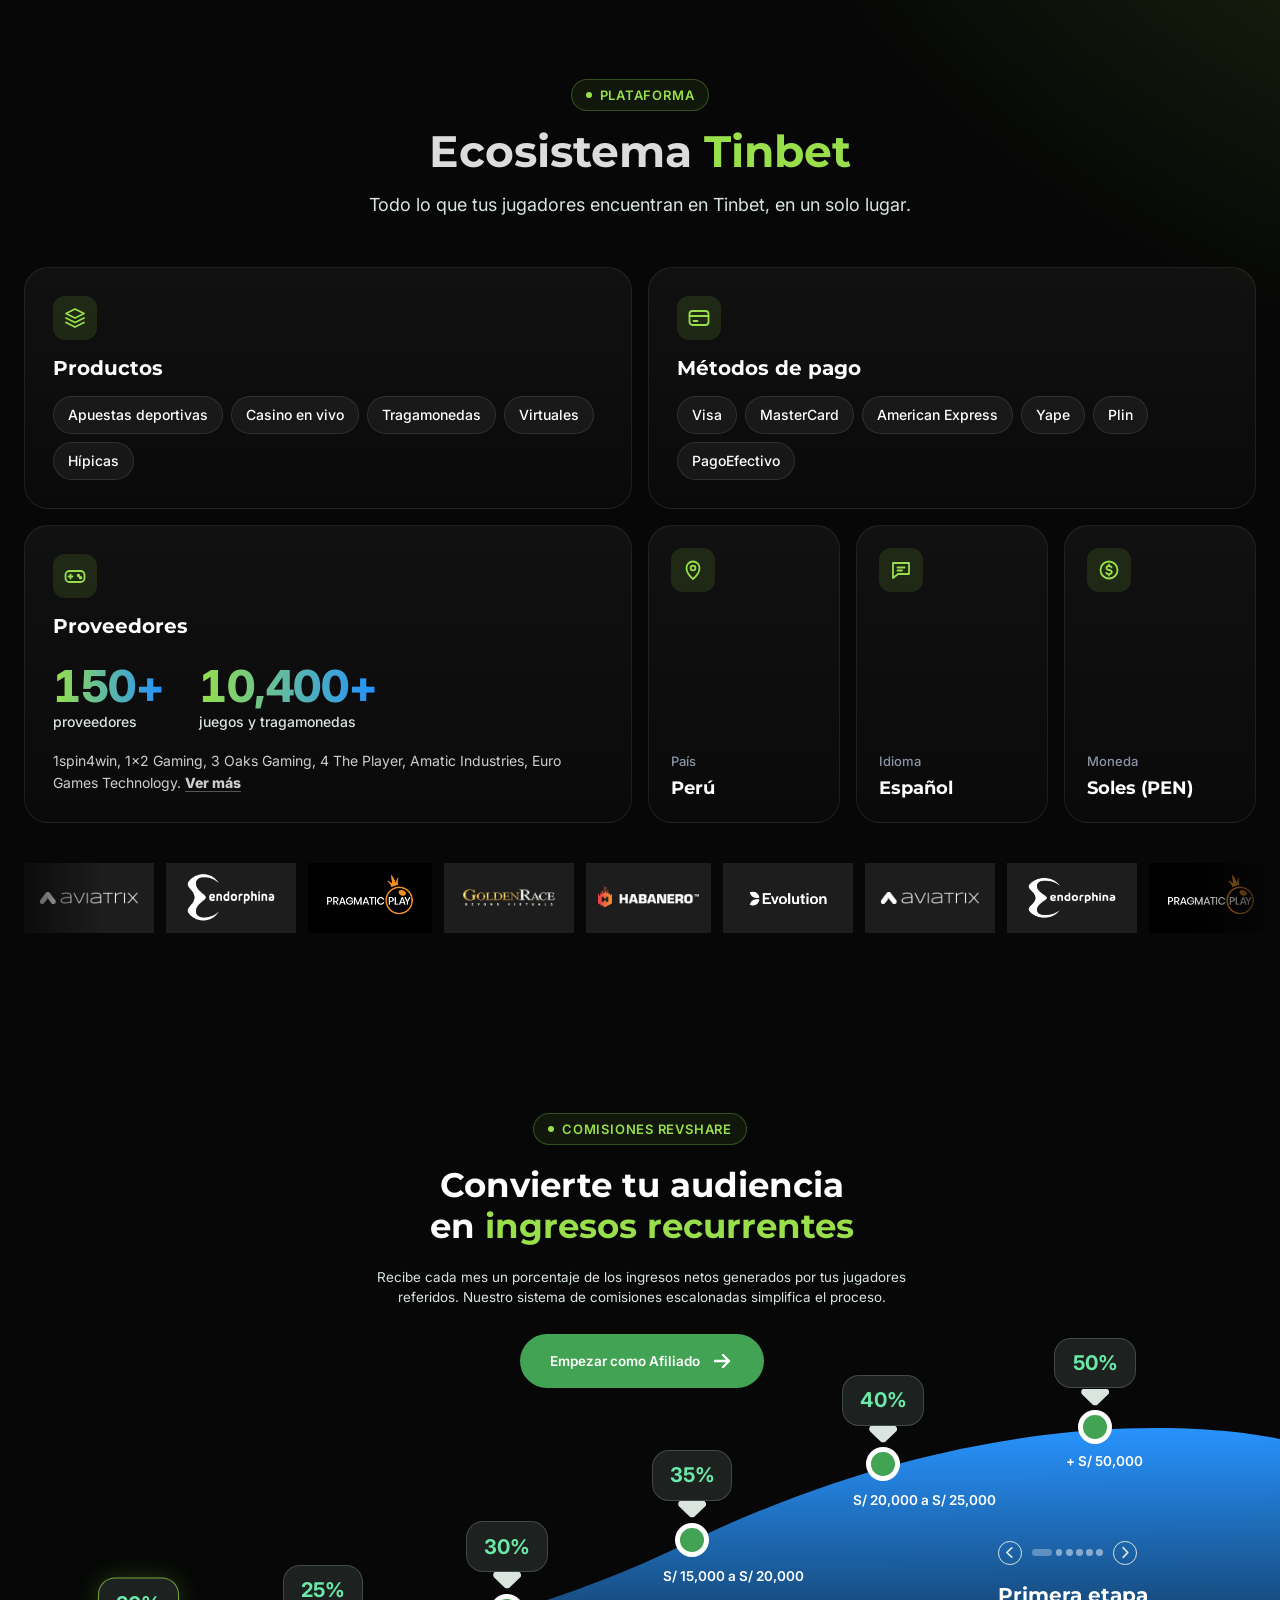
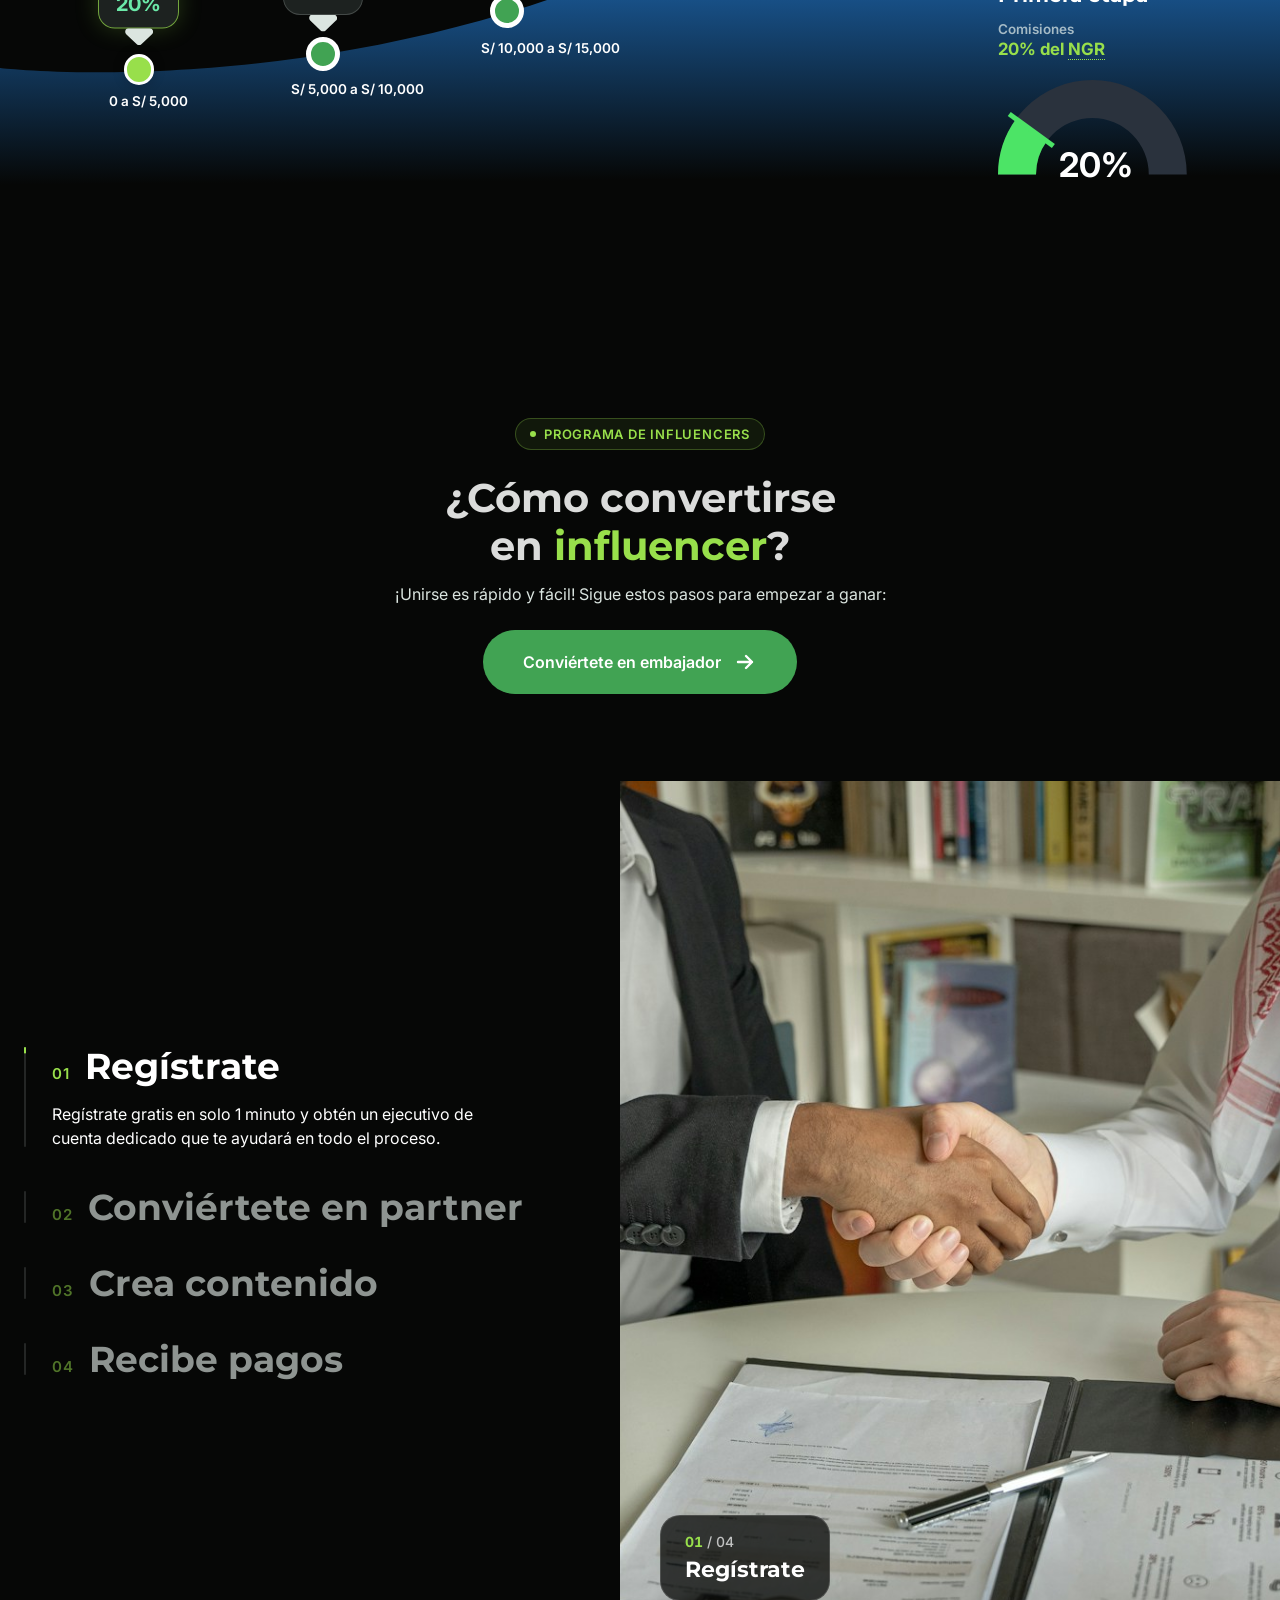
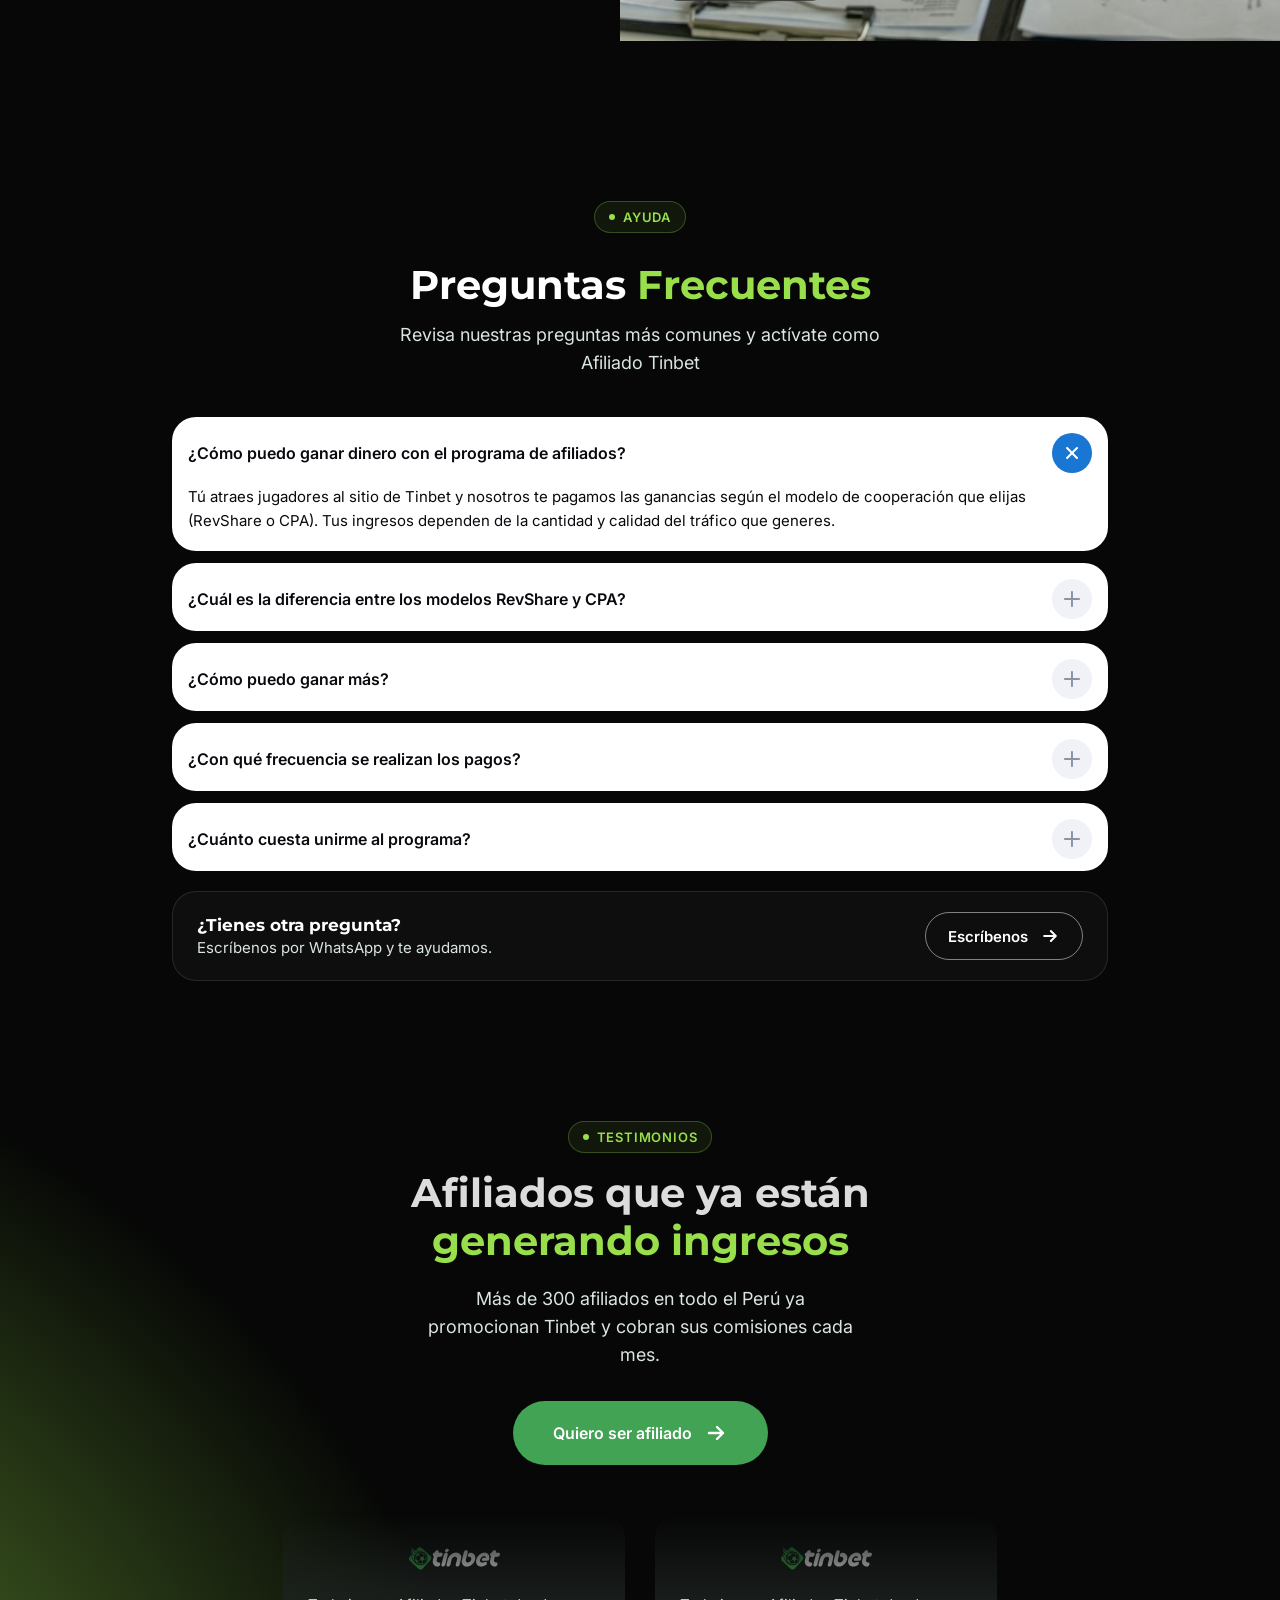
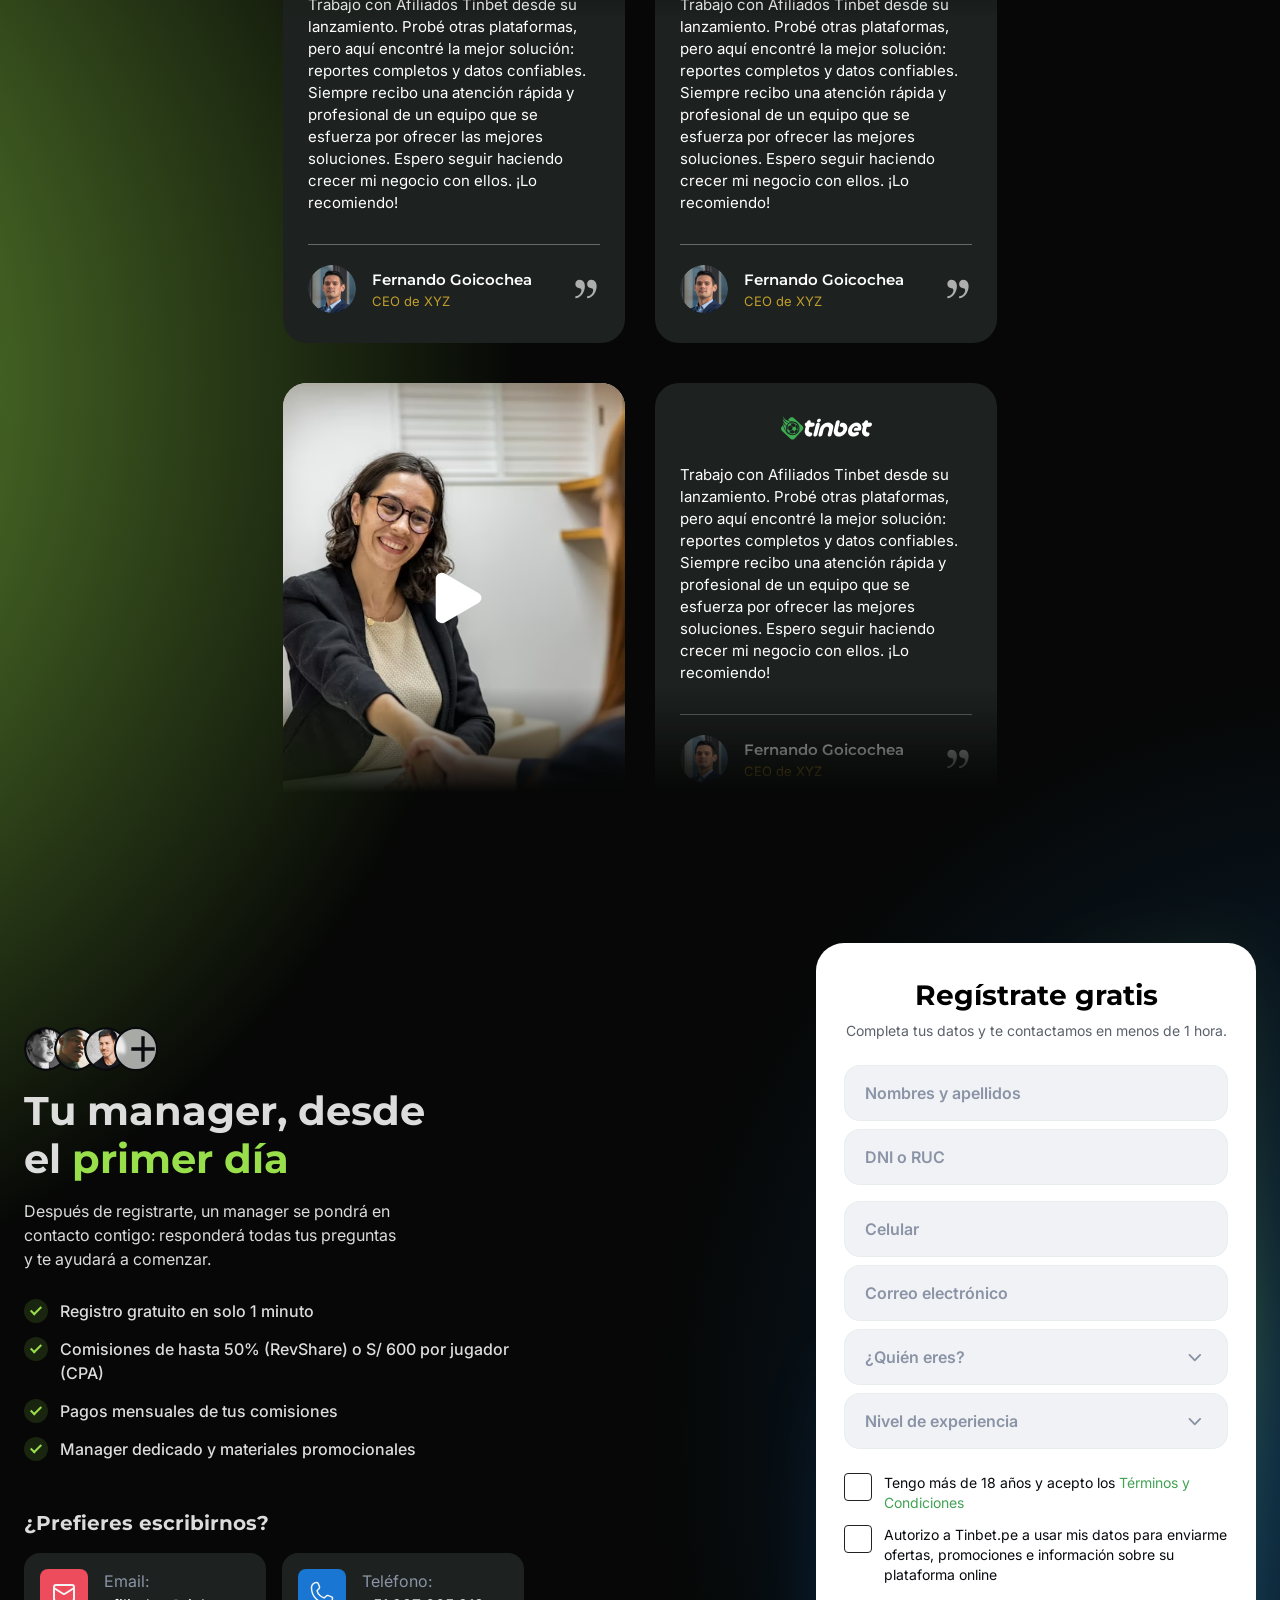
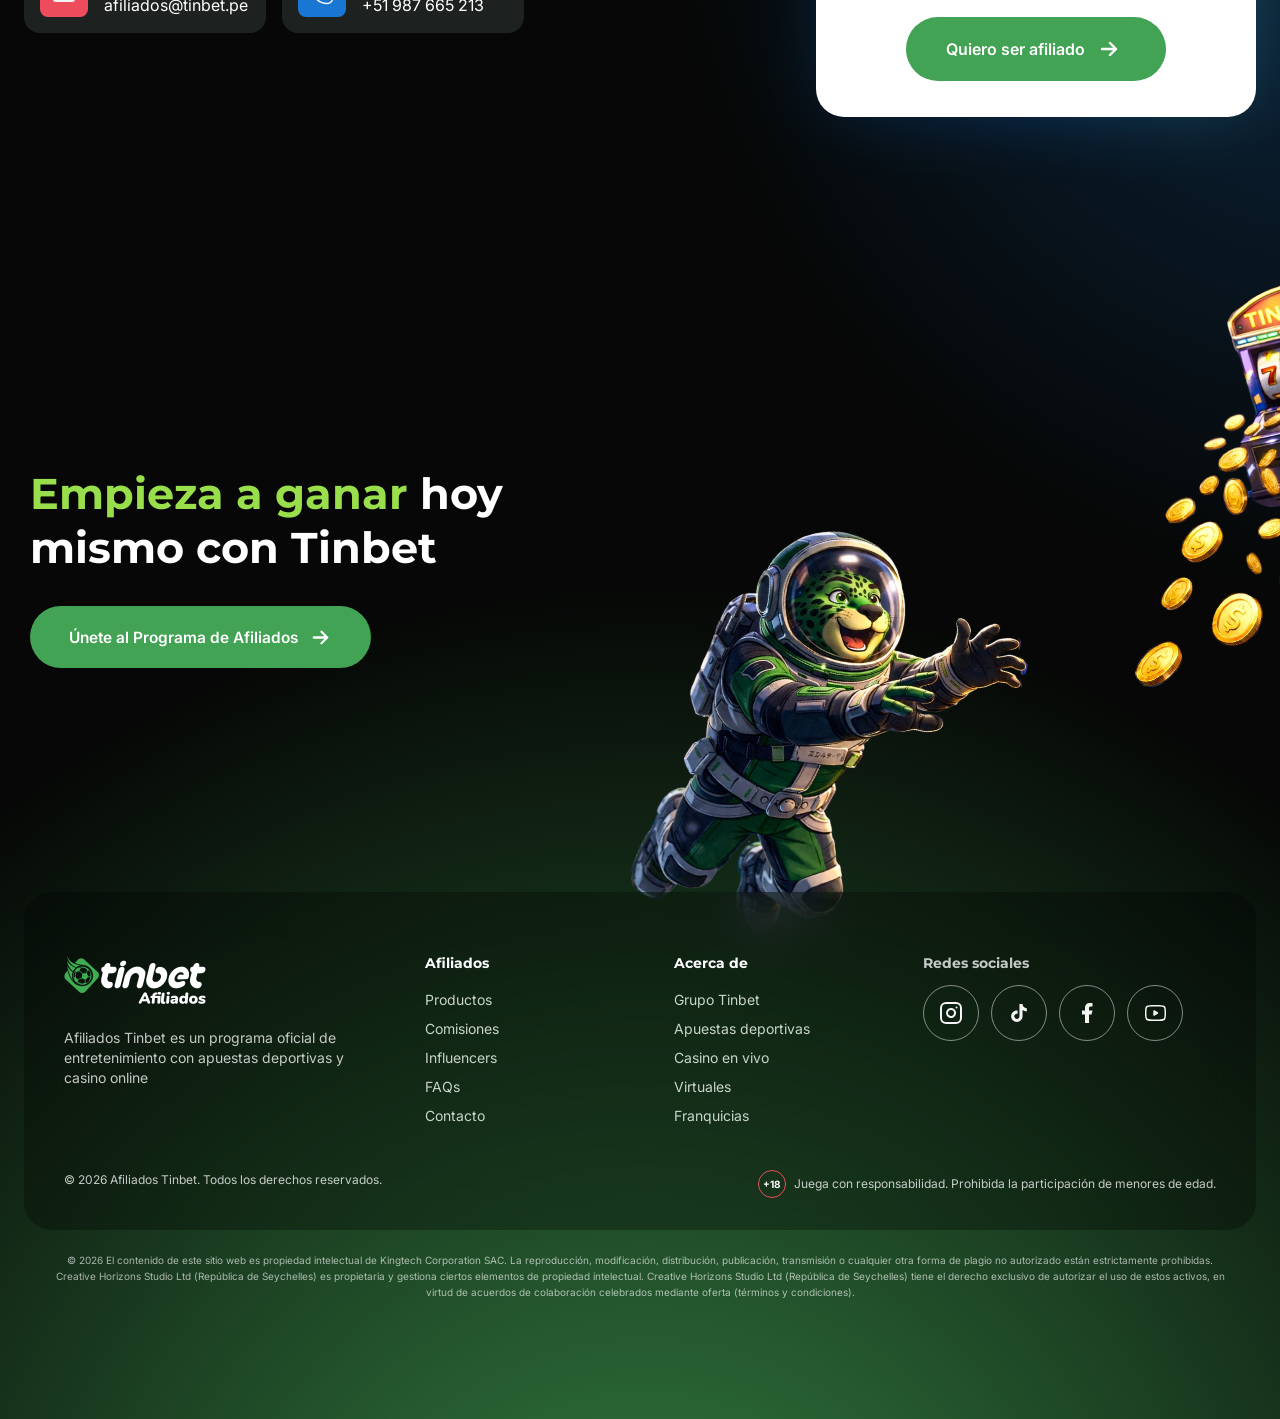
==== commit 6a65c346: "Quita la franja del hero y mejora todas las secciones - Elimina la cinta animada bajo el banner prin" ====
--- a/index.html
+++ b/index.html
@@ -115,12 +115,17 @@
       <span class="hero__spot" aria-hidden="true"></span>
       <div class="container hero__container">
         <div class="hero__content">
-          <p class="hero__eyebrow" data-reveal>Programa de Afiliados</p>
-          <h1 class="hero__title" id="hero-title" data-split style="--d:.1s">Gana dinero <br class="br-m">con el mejor producto <br class="br-m">de <span class="text-gradient">apuestas deportivas y casino</span></h1>
+          <p class="eyebrow hero__eyebrow" data-reveal>Programa de Afiliados</p>
+          <h1 class="hero__title" id="hero-title" data-split style="--d:.1s">Gana dinero con el mejor producto de <span class="text-gradient">apuestas deportivas y casino</span></h1>
           <a class="btn btn--lg hero__btn" href="#contacto" data-reveal style="--d:.55s">
             Conviértete en Afiliado <img src="assets/icons/arrow-right.svg" alt="" width="24" height="24">
           </a>
           <p class="hero__login" data-reveal style="--d:.65s">¿Ya tienes una cuenta? <a href="#" data-login-link>Inicia sesión</a></p>
+          <ul class="perks hero__perks" data-stagger style="--d:.7s" aria-label="Beneficios">
+            <li>Registro gratis</li>
+            <li>Pagos mensuales</li>
+            <li>Manager dedicado</li>
+          </ul>
         </div>
 
         <div class="hero__hand crop">
@@ -171,24 +176,6 @@
       </div>
     </section>
 
-    <!-- ============ CINTA DE BENEFICIOS (decorativa: todo se repite en la página) ============ -->
-    <div class="ticker" aria-hidden="true">
-      <div class="ticker__band ticker__band--back">
-        <div class="ticker__track">
-          <ul class="ticker__group">
-            <li>Apuestas deportivas</li><li>Casino en vivo</li><li>Tragamonedas</li><li>Virtuales</li><li>Hípicas</li><li>150+ proveedores</li>
-          </ul>
-        </div>
-      </div>
-      <div class="ticker__band">
-        <div class="ticker__track">
-          <ul class="ticker__group">
-            <li>RevShare hasta 50%</li><li>CPA hasta S/ 600</li><li>Pagos mensuales</li><li>Manager dedicado</li><li>Registro gratuito</li><li>Panel de estadísticas</li>
-          </ul>
-        </div>
-      </div>
-    </div>
-
     <!-- ============ PANEL / DASHBOARD ============ -->
     <section class="dashboard" id="dashboard" aria-labelledby="dashboard-title">
       <span class="glow glow--products" aria-hidden="true"></span>
@@ -242,7 +229,8 @@
     <section class="products" id="productos" aria-labelledby="products-title">
       <div class="container">
         <div class="section-head products__head">
-          <h2 class="section-title products__title" id="products-title" data-split>Nuestros <span class="text-green">productos</span> generando más ingresos para ti</h2>
+          <p class="eyebrow eyebrow--center" data-reveal>Productos</p>
+          <h2 class="section-title products__title" id="products-title" data-split style="--d:.1s">Nuestros <span class="text-green">productos</span> generando más ingresos para ti</h2>
           <p class="section-text products__text" data-reveal style="--d:.25s">Después del primer depósito, los jugadores siguen con nosotros porque siempre encuentran algo interesante entre las mil opciones de entretenimiento</p>
         </div>
         <div class="products__row" data-reveal>
@@ -299,40 +287,51 @@
     <!-- ============ ECOSISTEMA ============ -->
     <section class="ecosystem" aria-labelledby="ecosystem-title">
       <div class="container">
-        <h2 class="section-title ecosystem__title" id="ecosystem-title" data-split>Ecosistema <span class="text-green">Tinbet</span></h2>
-        <div class="ecosystem__row">
-          <dl class="ecosystem__list" data-stagger>
-            <div class="ecosystem__item">
-              <dt>Productos</dt>
-              <dd>Apuestas deportivas, Casino en vivo, Tragamonedas, Virtuales e Hípicas</dd>
-            </div>
-            <div class="ecosystem__item">
-              <dt>Proveedores</dt>
-              <dd>1spin4win, 1×2 Gaming, 3 Oaks Gaming, 4 The Player, Amatic Industries, Euro Games Technology<span class="ecosystem__extra" id="providers-extra" hidden>, Aviatrix, Big Time Gaming, DS Virtual, Endorphina, Evolution, Fazi, Golden Race, Habanero, NetEnt, Play’n GO, Pragmatic Play, Red Tiger y muchos más</span>. <button class="ecosystem__more" type="button" aria-expanded="false" aria-controls="providers-extra">Ver más</button></dd>
-            </div>
-            <div class="ecosystem__item">
-              <dt>Métodos de pago</dt>
-              <dd>Visa, MasterCard, American Express, Yape, Plin y PagoEfectivo</dd>
-            </div>
-            <div class="ecosystem__item">
-              <dt>Países habilitados</dt>
-              <dd>Perú</dd>
-            </div>
-            <div class="ecosystem__item">
-              <dt>Idioma</dt>
-              <dd>Español</dd>
-            </div>
-            <div class="ecosystem__item">
-              <dt>Moneda</dt>
-              <dd>Soles peruanos (PEN)</dd>
-            </div>
-          </dl>
-          <div class="ecosystem__laptop crop" data-reveal data-parallax="0.04" style="--d:.2s"><picture><source srcset="assets/img/laptop.avif" type="image/avif"><img src="assets/img/laptop.png" alt="Plataforma Tinbet en laptop" width="1800" height="1210" loading="lazy"></picture></div>
-          <div class="devices ecosystem__devices" data-reveal>
-            <div class="devices__laptop crop"><picture><source srcset="assets/img/laptop.avif" type="image/avif"><img src="assets/img/laptop.png" alt="Plataforma Tinbet en laptop" width="1800" height="1210" loading="lazy"></picture></div>
-            <div class="devices__phone crop"><picture><source srcset="assets/img/phone.avif" type="image/avif"><img src="assets/img/phone.png" alt="Plataforma Tinbet en smartphone" width="1400" height="1050" loading="lazy"></picture></div>
-          </div>
-        </div>
+        <div class="section-head ecosystem__head">
+          <p class="eyebrow eyebrow--center" data-reveal>Plataforma</p>
+          <h2 class="section-title ecosystem__title" id="ecosystem-title" data-split style="--d:.1s">Ecosistema <span class="text-green">Tinbet</span></h2>
+          <p class="section-text ecosystem__text" data-reveal style="--d:.25s">Todo lo que tus jugadores encuentran en Tinbet, en un solo lugar.</p>
+        </div>
+        <ul class="bento" data-stagger>
+          <li class="bento__card bento__card--wide">
+            <span class="bento__icon"><svg viewBox="0 0 24 24" aria-hidden="true"><path d="M12 3 3 7.5l9 4.5 9-4.5L12 3Z"/><path d="m3 12 9 4.5 9-4.5"/><path d="m3 16.5 9 4.5 9-4.5"/></svg></span>
+            <h3 class="bento__title">Productos</h3>
+            <ul class="chips" aria-label="Productos">
+              <li>Apuestas deportivas</li><li>Casino en vivo</li><li>Tragamonedas</li><li>Virtuales</li><li>Hípicas</li>
+            </ul>
+          </li>
+          <li class="bento__card bento__card--wide">
+            <span class="bento__icon"><svg viewBox="0 0 24 24" aria-hidden="true"><rect x="2.5" y="5" width="19" height="14" rx="3"/><path d="M2.5 10h19M6.5 15h4"/></svg></span>
+            <h3 class="bento__title">Métodos de pago</h3>
+            <ul class="chips" aria-label="Métodos de pago">
+              <li>Visa</li><li>MasterCard</li><li>American Express</li><li>Yape</li><li>Plin</li><li>PagoEfectivo</li>
+            </ul>
+          </li>
+          <li class="bento__card bento__card--wide bento__card--providers">
+            <span class="bento__icon"><svg viewBox="0 0 24 24" aria-hidden="true"><rect x="2.5" y="7" width="19" height="11" rx="4"/><path d="M7.5 10.5v4M5.5 12.5h4"/><circle cx="15.5" cy="11.5" r=".9"/><circle cx="17.5" cy="13.8" r=".9"/></svg></span>
+            <h3 class="bento__title">Proveedores</h3>
+            <div class="bento__stats">
+              <p><span class="bento__num" data-count>150+</span> proveedores</p>
+              <p><span class="bento__num" data-count>10,400+</span> juegos y tragamonedas</p>
+            </div>
+            <p class="bento__text">1spin4win, 1×2 Gaming, 3 Oaks Gaming, 4 The Player, Amatic Industries, Euro Games Technology<span class="ecosystem__extra" id="providers-extra" hidden>, Aviatrix, Big Time Gaming, DS Virtual, Endorphina, Evolution, Fazi, Golden Race, Habanero, NetEnt, Play’n GO, Pragmatic Play, Red Tiger y muchos más</span>. <button class="ecosystem__more" type="button" aria-expanded="false" aria-controls="providers-extra">Ver más</button></p>
+          </li>
+          <li class="bento__card bento__card--mini">
+            <span class="bento__icon"><svg viewBox="0 0 24 24" aria-hidden="true"><path d="M12 21s-6.5-5.6-6.5-11a6.5 6.5 0 0 1 13 0c0 5.4-6.5 11-6.5 11Z"/><circle cx="12" cy="10" r="2.4"/></svg></span>
+            <h3 class="bento__label">País</h3>
+            <p class="bento__value">Perú</p>
+          </li>
+          <li class="bento__card bento__card--mini">
+            <span class="bento__icon"><svg viewBox="0 0 24 24" aria-hidden="true"><path d="M4 5h16v11H9l-5 4V5Z"/><path d="M8.5 9.5h7M8.5 12.5h4.5"/></svg></span>
+            <h3 class="bento__label">Idioma</h3>
+            <p class="bento__value">Español</p>
+          </li>
+          <li class="bento__card bento__card--mini">
+            <span class="bento__icon"><svg viewBox="0 0 24 24" aria-hidden="true"><circle cx="12" cy="12" r="8.5"/><path d="M14.6 9.3c-.5-.8-1.5-1.3-2.6-1.3-1.5 0-2.6.8-2.6 2s1.1 1.7 2.6 2 2.8.8 2.8 2.1-1.2 2-2.8 2c-1.2 0-2.3-.5-2.8-1.4M12 6.5V8M12 16.1v1.4"/></svg></span>
+            <h3 class="bento__label">Moneda</h3>
+            <p class="bento__value">Soles (PEN)</p>
+          </li>
+        </ul>
       </div>
       <div class="providers" aria-label="Proveedores de juegos" role="region" data-reveal>
         <ul class="providers__track">
@@ -348,9 +347,10 @@
 
     <!-- ============ COMISIONES ============ -->
     <section class="commissions" id="comisiones" aria-labelledby="commissions-title">
+      <p class="eyebrow commissions__eyebrow" data-reveal>Comisiones RevShare</p>
       <div class="commissions__stage">
         <div class="commissions__head">
-          <h2 class="section-title commissions__title" id="commissions-title" data-split>Convierte tu audiencia en <span class="text-green">ingresos recurrentes</span></h2>
+          <h2 class="section-title commissions__title" id="commissions-title" data-split style="--d:.1s">Convierte tu audiencia en <span class="text-green">ingresos recurrentes</span></h2>
           <p class="section-text commissions__text" data-reveal style="--d:.25s">Recibe cada mes un porcentaje de los ingresos netos generados por tus jugadores referidos. Nuestro sistema de comisiones escalonadas simplifica el proceso.</p>
           <a class="btn btn--lg commissions__btn" href="#contacto" data-reveal style="--d:.35s">Empezar como Afiliado <img src="assets/icons/arrow-right.svg" alt="" width="28" height="28"></a>
         </div>
@@ -428,7 +428,7 @@
     <section class="influencer" id="influencers" aria-labelledby="influencer-title">
       <div class="container">
         <div class="section-head influencer__head">
-          <p class="influencer__eyebrow" data-reveal>Programa de Afiliados</p>
+          <p class="eyebrow" data-reveal>Programa de influencers</p>
           <h2 class="section-title influencer__title" id="influencer-title" data-split style="--d:.1s">¿Cómo convertirse en <span class="text-green">influencer</span>?</h2>
           <p class="section-text influencer__text" data-reveal style="--d:.3s">¡Unirse es rápido y fácil! Sigue estos pasos para empezar a ganar:</p>
           <a class="btn btn--lg influencer__btn" href="#contacto" data-reveal style="--d:.4s">Conviértete en embajador <img src="assets/icons/arrow-right.svg" alt="" width="24" height="24"></a>
@@ -507,7 +507,8 @@
     <section class="faq" id="faqs" aria-labelledby="faq-title">
       <div class="container faq__container">
         <div class="section-head faq__head">
-          <h2 class="section-title faq__title" id="faq-title" data-split>Preguntas <span class="text-green">Frecuentes</span></h2>
+          <p class="eyebrow eyebrow--center" data-reveal>Ayuda</p>
+          <h2 class="section-title faq__title" id="faq-title" data-split style="--d:.1s">Preguntas <span class="text-green">Frecuentes</span></h2>
           <p class="section-text faq__text" data-reveal style="--d:.25s">Revisa nuestras preguntas más comunes y actívate como Afiliado Tinbet</p>
         </div>
         <div class="faq__list" data-stagger>
@@ -567,6 +568,10 @@
             </div>
           </div>
         </div>
+        <div class="faq__more" data-reveal>
+          <p class="faq__more-text"><strong>¿Tienes otra pregunta?</strong> Escríbenos por WhatsApp y te ayudamos.</p>
+          <a class="btn btn--outline faq__more-btn" href="https://wa.me/51987665213?text=Hola%2C%20tengo%20una%20pregunta%20sobre%20el%20programa%20de%20afiliados%20de%20Tinbet" target="_blank" rel="noopener">Escríbenos <img src="assets/icons/arrow-right.svg" alt="" width="20" height="20"></a>
+        </div>
       </div>
     </section>
 
@@ -577,7 +582,8 @@
       <span class="glow glow--blue" aria-hidden="true"></span>
       <div class="container testimonials__container">
         <div class="testimonials__intro">
-          <h2 class="section-title testimonials__title" id="testimonials-title" data-split>Afiliados que ya están <span class="text-green">generando ingresos</span></h2>
+          <p class="eyebrow" data-reveal>Testimonios</p>
+          <h2 class="section-title testimonials__title" id="testimonials-title" data-split style="--d:.1s">Afiliados que ya están <span class="text-green">generando ingresos</span></h2>
           <p class="section-text testimonials__text" data-reveal style="--d:.25s">Más de 300 afiliados en todo el Perú ya promocionan Tinbet y cobran sus comisiones cada mes.</p>
           <a class="btn btn--lg testimonials__btn" href="#contacto" data-reveal style="--d:.35s">Quiero ser afiliado <img src="assets/icons/arrow-right.svg" alt="" width="24" height="24"></a>
         </div>
@@ -654,7 +660,7 @@
               <img src="assets/img/avatar-3.png" alt="" width="44" height="44" loading="lazy">
               <span class="avatars__more"><img src="assets/icons/plus.svg" alt="" width="24" height="24"></span>
             </div>
-            <h2 class="section-title contact__title" id="contact-title" data-split style="--d:.1s">Empieza a ganar <span class="text-green">ahora</span></h2>
+            <h2 class="section-title contact__title" id="contact-title" data-split style="--d:.1s">Tu manager, desde el <span class="text-green">primer día</span></h2>
             <p class="contact__text" data-reveal style="--d:.3s">Después de registrarte, un manager se pondrá en contacto contigo: responderá todas tus preguntas y te ayudará a comenzar.</p>
             <ul class="benefits" data-stagger>
               <li>Registro gratuito en solo 1 minuto</li>
@@ -664,7 +670,7 @@
             </ul>
           </div>
           <div class="contact__channels" data-reveal>
-            <p class="contact__subtitle">Contáctanos</p>
+            <p class="contact__subtitle">¿Prefieres escribirnos?</p>
             <div class="contact__cards">
               <a class="channel" href="mailto:afiliados@tinbet.pe">
                 <span class="channel__icon channel__icon--red"><img src="assets/icons/mail.svg" alt="" width="24" height="24"></span>
@@ -682,7 +688,8 @@
           <span class="form-glow" aria-hidden="true"></span>
           <div class="form-card">
             <form class="lead-form" id="lead-form" novalidate aria-labelledby="form-title">
-              <h3 class="lead-form__title" id="form-title">Contáctanos</h3>
+              <h3 class="lead-form__title" id="form-title">Regístrate gratis</h3>
+              <p class="lead-form__lead">Completa tus datos y te contactamos en menos de 1 hora.</p>
               <div class="lead-form__fields">
                 <div class="lead-form__group">
                   <div class="field">
@@ -748,7 +755,7 @@
                   </div>
                 </div>
                 <button class="btn btn--lg lead-form__submit" type="submit">
-                  <span class="lead-form__submit-text">Quiero saber más</span>
+                  <span class="lead-form__submit-text">Quiero ser afiliado</span>
                   <img src="assets/icons/arrow-right.svg" alt="" width="24" height="24">
                 </button>
                 <p class="lead-form__status" role="alert" aria-live="assertive"></p>
--- a/css/styles.css
+++ b/css/styles.css
@@ -133,7 +133,7 @@
 .btn--outline:hover { background: rgba(255, 255, 255, 0.06); box-shadow: none; }
 
 /* ---------- Tipografía de secciones ---------- */
-.section-title { font: 700 44px/48px var(--font-head); color: #fff; }
+.section-title { font: 700 44px/48px var(--font-head); color: #fff; text-wrap: balance; }
 .section-text { font: 400 18px/28px var(--font-body); color: var(--text-soft); }
 
 /* =========================================================
@@ -199,14 +199,19 @@
   zoom: var(--kh);
 }
 .hero__content { position: relative; z-index: 2; width: 640px; }
-.hero__eyebrow { font: 700 20px/28px var(--font-body); color: var(--lime); margin-bottom: 8px; }
+.hero__eyebrow { margin-bottom: 20px; }
 .hero__title {
-  font: 700 48px/56px var(--font-head); color: #fff;
+  font: 700 48px/56px var(--font-head); color: #fff; text-wrap: balance;
   background: linear-gradient(90deg, #98df4b 0%, #0c7ffa 100%);
   -webkit-background-clip: text; background-clip: text;
 }
 .text-gradient { color: transparent; }
 .hero__btn { width: 275px; margin-top: 36px; }
+/* Beneficios clave con check, bajo el botón principal */
+.perks { display: flex; flex-wrap: wrap; gap: 10px 24px; margin-top: 28px; }
+.perks li { position: relative; padding-left: 28px; font: 500 15px/20px var(--font-body); color: var(--text-soft); }
+.perks li::before { content: ""; position: absolute; left: 0; top: 0; width: 20px; height: 20px; border-radius: 50%; background: rgba(152, 223, 75, 0.16); }
+.perks li::after { content: ""; position: absolute; left: 7.5px; top: 4.5px; width: 4px; height: 8px; border: solid var(--lime); border-width: 0 2px 2px 0; transform: rotate(45deg); }
 .hero__login { display: none; }
 
 /* Recortes de imagen (equivalen al "crop" de los fills de Figma) */
@@ -292,42 +297,21 @@
 .whatsapp img { width: 43px; height: 44px; }
 
 /* =========================================================
-   CINTA DE BENEFICIOS (dos bandas cruzadas en movimiento)
-   ========================================================= */
-.ticker { position: relative; z-index: 2; height: 150px; margin-top: 72px; pointer-events: none; }
-.ticker__band {
-  position: absolute; left: -5%; top: 50%; width: 110%; height: 60px;
-  display: flex; align-items: center; overflow: hidden;
-  background: var(--lime); box-shadow: 0 16px 40px rgba(0, 0, 0, 0.4);
-  transform: translateY(-50%) rotate(-2.5deg);
-}
-.ticker__band--back { background: #173a1f; box-shadow: none; transform: translateY(-50%) rotate(2.5deg); }
-.ticker__track { display: flex; width: max-content; }
-.ticker__group { display: flex; align-items: center; flex: none; }
-.ticker__group li {
-  display: flex; align-items: center; gap: 28px; padding-right: 28px;
-  font: 700 20px/1 var(--font-head); letter-spacing: 0.02em; text-transform: uppercase; white-space: nowrap; color: var(--bg);
-}
-.ticker__group li::after {
-  content: ""; width: 16px; height: 16px; background: currentColor;
-  clip-path: polygon(50% 0, 62% 38%, 100% 50%, 62% 62%, 50% 100%, 38% 62%, 0 50%, 38% 38%);
-}
-.ticker__band--back .ticker__group li { color: rgba(152, 223, 75, 0.72); }
-
-/* =========================================================
    DASHBOARD
    ========================================================= */
-.dashboard { position: relative; padding-top: 96px; }
+.dashboard { position: relative; padding-top: 140px; }
 .dashboard__head { display: flex; flex-direction: column; align-items: center; }
 .dashboard__title { width: 640px; max-width: 100%; margin: 0 auto; text-align: center; }
 
 /* Etiqueta de sección */
 .eyebrow {
+  width: fit-content;
   display: inline-flex; align-items: center; gap: 8px; margin-bottom: 16px; padding: 6px 14px; border-radius: 840px;
   border: 1px solid rgba(152, 223, 75, 0.28); background: rgba(152, 223, 75, 0.08);
   font: 600 13px/18px var(--font-body); letter-spacing: 0.06em; text-transform: uppercase; color: var(--lime);
 }
 .eyebrow::before { content: ""; width: 6px; height: 6px; border-radius: 50%; background: var(--lime); }
+.eyebrow--center { margin-inline: auto; }
 
 /* Descripción de la pestaña activa (altura reservada para que la captura no salte) */
 .dash-caption { position: relative; z-index: 1; width: min(600px, 100% - 48px); min-height: 74px; margin: 24px auto 0; text-align: center; }
@@ -457,18 +441,45 @@
 /* =========================================================
    ECOSISTEMA
    ========================================================= */
-.ecosystem { position: relative; padding-top: 130px; }
-.ecosystem__title { text-align: center; color: var(--white-86); white-space: nowrap; }
-.ecosystem__row { display: flex; align-items: flex-start; justify-content: space-between; gap: 24px; margin-top: 55px; padding: 0 10px 0 2px; }
-.ecosystem__list { flex: 0 0 360px; min-height: 563px; display: flex; flex-direction: column; gap: 24px; }
-.ecosystem__item { display: flex; flex-direction: column; gap: 8px; padding: 0 12px; }
-.ecosystem__item dt { font: 700 20px/28px var(--font-head); color: #fff; }
-.ecosystem__item dd { font: 400 14px/20px var(--font-body); color: var(--white-80); }
-.ecosystem__more { display: block; font: 800 14px/20px var(--font-body); color: var(--white-80); padding: 0; text-decoration: underline; text-underline-offset: 3px; text-decoration-color: rgba(255, 255, 255, 0.3); }
+.ecosystem { position: relative; padding-top: 140px; }
+.ecosystem__head { width: 640px; max-width: 100%; margin: 0 auto; display: flex; flex-direction: column; text-align: center; }
+.ecosystem__title { color: var(--white-86); }
+.ecosystem__text { margin-top: 16px; }
+.ecosystem__more { display: inline; font: 800 14px/20px var(--font-body); color: var(--white-80); padding: 0; text-decoration: underline; text-underline-offset: 3px; text-decoration-color: rgba(255, 255, 255, 0.3); }
 .ecosystem__more:hover { color: #fff; text-decoration-color: currentColor; }
-.ecosystem__laptop { position: relative; flex: none; width: 876px; max-width: calc(100% - 384px); aspect-ratio: 876 / 552; }
-.ecosystem__laptop img { left: -7.03%; top: -9.65%; width: 113.2%; height: 120.87%; }
-.ecosystem__devices { display: none; }
+
+/* Bento: 3 tarjetas anchas + 3 datos cortos */
+.bento { display: grid; grid-template-columns: repeat(6, 1fr); gap: 16px; margin-top: 48px; }
+.bento__card {
+  position: relative; grid-column: span 3; display: flex; flex-direction: column; gap: 14px; padding: 28px;
+  border-radius: 24px; border: 1px solid rgba(255, 255, 255, 0.08);
+  background: linear-gradient(180deg, rgba(255, 255, 255, 0.045), rgba(255, 255, 255, 0.015));
+  transition: border-color 0.3s ease, translate 0.4s var(--ease-out);
+}
+.bento__card:hover { border-color: rgba(152, 223, 75, 0.35); translate: 0 -4px; }
+.bento__card--mini { grid-column: span 1; gap: 6px; padding: 22px; }
+.bento__card--mini .bento__label { margin-top: auto; } /* dato abajo: las 3 tarjetas cortas alinean con la de proveedores */
+.bento__icon {
+  width: 44px; height: 44px; border-radius: 12px; display: flex; align-items: center; justify-content: center;
+  background: rgba(152, 223, 75, 0.12); color: var(--lime);
+}
+.bento__icon svg { width: 24px; height: 24px; fill: none; stroke: currentColor; stroke-width: 1.8; stroke-linecap: round; stroke-linejoin: round; }
+.bento__card--mini .bento__icon { margin-bottom: 8px; }
+.bento__title { font: 700 20px/28px var(--font-head); color: #fff; }
+.bento__label { font: 500 13px/18px var(--font-body); color: var(--muted); }
+.bento__value { font: 700 18px/24px var(--font-head); color: #fff; }
+.bento__text { font: 400 14px/22px var(--font-body); color: var(--white-80); }
+.bento__stats { display: flex; flex-wrap: wrap; gap: 12px 36px; padding: 6px 0 4px; }
+.bento__stats p { display: flex; flex-direction: column; font: 500 14px/20px var(--font-body); color: var(--text-soft); }
+.bento__num {
+  font: 800 44px/52px var(--font-body); letter-spacing: -0.01em;
+  background: linear-gradient(90deg, #98df4b, #2391ff); -webkit-background-clip: text; background-clip: text; color: transparent;
+}
+.chips { display: flex; flex-wrap: wrap; gap: 8px; }
+.chips li {
+  padding: 8px 14px; border-radius: 840px; border: 1px solid rgba(255, 255, 255, 0.1); background: rgba(255, 255, 255, 0.05);
+  font: 500 14px/20px var(--font-body); color: #fff;
+}
 
 .providers { position: relative; z-index: 1; overflow-x: auto; scrollbar-width: none; padding: 40px 24px; }
 .providers::-webkit-scrollbar { display: none; }
@@ -496,18 +507,21 @@
 /* =========================================================
    COMISIONES
    ========================================================= */
-.commissions { position: relative; padding-top: 195px; display: flex; flex-direction: column; align-items: center; }
+.commissions { position: relative; padding-top: 140px; display: flex; flex-direction: column; align-items: center; }
+/* la etiqueta va fuera del escenario escalado: no altera las coordenadas del gráfico */
+.commissions__eyebrow { position: relative; z-index: 2; margin-bottom: 20px; }
 .commissions::before,
 .commissions::after { content: ""; position: absolute; pointer-events: none; }
+.commissions { --stage-top: 192px; } /* 140px de padding + 52px de la etiqueta */
 /* Prolongación de la ola fuera de los 1512px del diseño (pantallas anchas) */
 .commissions::before {
   left: 0; width: max(0px, calc(50% - 756px));
-  top: calc(195px + 311px + 283.33px); height: 343.67px;
+  top: calc(var(--stage-top) + 311px + 283.33px); height: 343.67px;
   background: linear-gradient(180deg, rgb(17, 52, 85) 0, #060706 131px);
 }
 .commissions::after {
   right: 0; width: max(0px, calc(50% - 756px));
-  top: calc(195px + 311px + 13.19px); height: 613.81px;
+  top: calc(var(--stage-top) + 311px + 13.19px); height: 613.81px;
   background: linear-gradient(180deg, rgb(39, 144, 247) 0, #060706 401px);
 }
 
@@ -616,7 +630,6 @@
    ========================================================= */
 .influencer { position: relative; padding-top: 59px; }
 .influencer__head { width: 531px; max-width: 100%; margin: 0 auto; display: flex; flex-direction: column; align-items: center; text-align: center; }
-.influencer__eyebrow { font: 700 20px/28px var(--font-body); color: var(--blue); }
 .influencer__title { margin-top: 8px; font-size: 40px; color: var(--white-86); }
 .influencer__text { margin-top: 12px; font-size: 16px; line-height: 24px; }
 .influencer__btn { margin-top: 24px; }
@@ -660,7 +673,7 @@
 /* =========================================================
    FAQ
    ========================================================= */
-.faq { position: relative; padding-top: 219px; }
+.faq { position: relative; padding-top: 160px; }
 .faq__container { width: min(960px, 100% - 48px); }
 .faq__head { width: 518px; max-width: 100%; margin: 0 auto; text-align: center; display: flex; flex-direction: column; gap: 12px; }
 .faq__title { font-size: 40px; }
@@ -677,11 +690,18 @@
 .faq-item__inner { min-height: 0; overflow: hidden; }
 .faq-item__inner p { padding-bottom: 18px; }
 .faq-item__head:focus-visible { outline-offset: 0; }
+.faq__more {
+  display: flex; align-items: center; justify-content: space-between; gap: 16px 24px; flex-wrap: wrap;
+  margin: 20px 12px 0; padding: 20px 24px; border-radius: 24px; border: 1px solid rgba(255, 255, 255, 0.1); background: rgba(255, 255, 255, 0.03);
+}
+.faq__more-text { font: 400 15px/22px var(--font-body); color: var(--text-soft); }
+.faq__more-text strong { display: block; font: 700 17px/24px var(--font-head); color: #fff; }
+.faq__more-btn { height: 48px; padding: 0 22px; font-size: 15px; }
 
 /* =========================================================
    TESTIMONIOS
    ========================================================= */
-.testimonials { position: relative; padding-top: 169px; }
+.testimonials { position: relative; padding-top: 140px; }
 .testimonials__container { display: flex; justify-content: space-between; align-items: center; }
 .testimonials__intro { width: 511px; margin-left: 4px; display: flex; flex-direction: column; align-items: flex-start; }
 .testimonials__title { font-size: 40px; color: var(--white-86); }
@@ -731,9 +751,9 @@
 /* =========================================================
    CONTACTO
    ========================================================= */
-.contact { position: relative; padding-top: 181px; }
-.contact__container { width: min(1280px, 100% - 48px); display: flex; align-items: flex-start; justify-content: space-between; gap: 24px; }
-.contact__info { width: 518px; height: 732px; display: flex; flex-direction: column; justify-content: space-between; }
+.contact { position: relative; padding-top: 150px; }
+.contact__container { width: min(1280px, 100% - 48px); display: flex; align-items: center; justify-content: space-between; gap: 24px; }
+.contact__info { width: 518px; display: flex; flex-direction: column; gap: 48px; }
 .contact__intro { display: flex; flex-direction: column; gap: 16px; }
 .avatars { display: flex; align-items: center; }
 .avatars img { width: 44px; height: 44px; border-radius: 50%; margin-right: -14px; }
@@ -772,7 +792,8 @@
 .form-card { position: relative; z-index: 1; padding: 36px 28px; border-radius: 28px; background: #fff; color: var(--ink); }
 .lead-form { display: flex; flex-direction: column; align-items: center; gap: 24px; }
 .lead-form[hidden] { display: none; }
-.lead-form__title { font: 700 28px/32px var(--font-body); color: #000; }
+.lead-form__title { font: 700 28px/32px var(--font-head); color: #000; }
+.lead-form__lead { margin-top: -14px; font: 400 14px/20px var(--font-body); color: #5b616b; text-align: center; }
 .lead-form__fields { width: 100%; display: flex; flex-direction: column; gap: 16px; }
 .lead-form__group { display: flex; flex-direction: column; gap: 8px; }
 .field { position: relative; display: block; width: 100%; }
@@ -995,7 +1016,11 @@
   .glow--hero { left: calc(50% - 560px); top: -43px; width: 1180px; height: 1340px; opacity: 0.24; }
   .hero__container { width: min(100% - 24px, 600px); height: auto; padding-top: 24px; zoom: 1; display: flex; flex-direction: column; align-items: center; }
   .hero__content { width: 100%; display: flex; flex-direction: column; align-items: center; text-align: center; }
-  .hero__eyebrow { font-size: 16px; margin-bottom: 12px; }
+  .hero__eyebrow { margin-bottom: 16px; }
+  .hero__perks { justify-content: center; gap: 8px 16px; margin-top: 18px; }
+  .perks li { font-size: 13px; padding-left: 24px; }
+  .perks li::before { width: 18px; height: 18px; }
+  .perks li::after { left: 6.5px; top: 3.5px; }
   .hero__title { font-size: 28px; line-height: 32px; }
   .br-m { display: inline; }
   .hero__btn { width: 278px; height: 60px; margin-top: 28px; gap: 16px; font-size: 18px; background: var(--green-mobile); }
@@ -1017,14 +1042,16 @@
   .stats__edge,
   .stats__glass { display: none; }
   .stats__content {
-    padding: 48px 16px; gap: 36px; border-radius: 24px;
+    padding: 32px 20px; gap: 28px; border-radius: 24px;
     background: rgba(65, 163, 83, 0.14);
     -webkit-backdrop-filter: blur(3.5px); backdrop-filter: blur(3.5px);
   }
   .stats__intro { width: auto; font-size: 16px; line-height: 24px; color: #fff; }
-  .stats__grid { flex-direction: column; gap: 28px; }
+  /* métricas en 2 columnas: la caja ocupa la mitad de alto */
+  .stats__grid { display: grid; grid-template-columns: 1fr 1fr; gap: 24px 16px; }
   .stats__item { width: auto !important; gap: 4px; }
-  .stats__value { font-size: 32px; line-height: 36px; }
+  .stats__item--3 { grid-column: 1 / -1; padding-top: 20px; border-top: 1px solid rgba(255, 255, 255, 0.12); }
+  .stats__value { font-size: 30px; line-height: 36px; }
   .stats__label { font: 600 14px/20px var(--font-body); color: rgba(255, 255, 255, 0.76); }
 
   .whatsapp {
@@ -1051,16 +1078,8 @@
   .dots button::before { content: ""; position: absolute; inset: -12px -4px; }
   .dots button.is-active { width: 24px; background: var(--lime); }
 
-  /* Cinta */
-  .ticker { height: 120px; margin-top: 56px; }
-  /* en pantallas angostas las bandas casi se superponen: se separan en altura */
-  .ticker__band { top: 64%; height: 44px; transform: translateY(-50%) rotate(-3deg); }
-  .ticker__band--back { top: 34%; transform: translateY(-50%) rotate(3deg); }
-  .ticker__group li { gap: 20px; padding-right: 20px; font-size: 14px; }
-  .ticker__group li::after { width: 12px; height: 12px; }
-
   /* Dashboard */
-  .dashboard { padding-top: 64px; }
+  .dashboard { padding-top: 88px; }
   .dashboard__title { width: auto; }
   .testimonials__title .text-green { color: inherit; }
   .eyebrow { margin-bottom: 12px; padding: 5px 12px; font-size: 11px; line-height: 16px; }
@@ -1105,7 +1124,7 @@
   .screens__zoom { right: 12px; bottom: 12px; height: 32px; padding: 0 12px; font-size: 12px; }
 
   /* Productos */
-  .products { padding-top: 82px; }
+  .products { padding-top: 96px; }
   .products__title .text-green { color: var(--blue-2); }
   .products__row { display: block; margin: 36px -12px 0; }
   .products__list { flex-direction: row; gap: 8px; padding: 0 12px; overflow-x: auto; scroll-snap-type: x mandatory; scroll-padding-inline: 12px; scrollbar-width: none; }
@@ -1129,22 +1148,24 @@
   .products__devices { display: none; }
 
   /* Ecosistema */
-  .ecosystem { display: flex; flex-direction: column; padding-top: 120px; }
-  .ecosystem > .container,
-  .ecosystem__row { display: contents; }
-  .ecosystem__title { order: 1; padding: 0 12px; color: var(--white-86); }
+  .ecosystem { padding-top: 96px; }
+  .ecosystem__head { width: auto; padding: 0 12px; }
   .ecosystem__title .text-green { color: inherit; }
-  .ecosystem__laptop { display: none; }
-  .ecosystem__devices { display: block; order: 2; width: 356px; margin: 36px auto 0; aspect-ratio: 356 / 228; }
-  .ecosystem__devices .devices__laptop { left: 10.079%; width: 89.888%; height: 96.93%; }
-  .ecosystem__devices .devices__laptop img { left: -7.33%; top: -7.93%; width: 114.13%; height: 118.49%; }
-  .ecosystem__devices .devices__phone { top: 28.947%; width: 23.501%; height: 71.053%; }
-  .providers { order: 3; padding: 24px 12px 0; }
-  .ecosystem__list { order: 4; flex: none; min-height: 0; width: min(100%, 600px); margin: 8px auto 0; padding: 28px 0; }
-  .ecosystem__item dt { font-size: 16px; }
+  .bento { grid-template-columns: repeat(3, 1fr); gap: 10px; margin-top: 32px; }
+  .bento__card { grid-column: 1 / -1; padding: 20px; gap: 12px; border-radius: 20px; }
+  .bento__card--mini { grid-column: span 1; padding: 16px 12px; gap: 2px; }
+  .bento__card--mini .bento__icon { width: 36px; height: 36px; margin-bottom: 8px; }
+  .bento__card--mini .bento__icon svg { width: 20px; height: 20px; }
+  .bento__title { font-size: 17px; line-height: 24px; }
+  .bento__value { font-size: 15px; line-height: 20px; }
+  .bento__label { font-size: 12px; }
+  .bento__num { font-size: 34px; line-height: 40px; }
+  .bento__stats { gap: 8px 28px; }
+  .chips li { padding: 6px 12px; font-size: 13px; }
+  .providers { padding: 28px 12px 0; }
 
   /* Comisiones */
-  .commissions { padding-top: 100px; }
+  .commissions { padding-top: 96px; }
   .commissions__stage { max-width: 624px; padding: 0 12px; }
   .commissions__head { padding: 0; }
   .commissions__title { font-size: 24px; color: #fff; }
@@ -1155,8 +1176,7 @@
   .bars__btn { background: var(--green-mobile); }
 
   /* Influencers */
-  .influencer { padding-top: 102px; }
-  .influencer__eyebrow { font-size: 16px; line-height: 24px; color: rgba(246, 197, 43, 0.86); }
+  .influencer { padding-top: 96px; }
   .influencer__title { font-size: 24px; }
   .influencer__text { font-size: 14px; line-height: 20px; }
   .influencer__btn { width: 274px; height: 60px; margin-top: 16px; gap: 16px; background: var(--green-mobile); }
@@ -1177,14 +1197,16 @@
   .step__inner { padding-top: 0; }
 
   /* FAQ */
-  .faq { padding-top: 102px; }
+  .faq { padding-top: 96px; }
+  .faq__more { margin: 16px 0 0; padding: 18px 16px; }
+  .faq__more-btn { width: 100%; justify-content: space-between; }
   .faq__container { width: min(100% - 24px, 600px); }
   .faq__title { font-size: 24px; color: #fff; }
   .faq__title .text-green { color: inherit; }
   .faq__list { margin-top: 36px; padding: 0; }
 
   /* Testimonios */
-  .testimonials { padding-top: 168px; }
+  .testimonials { padding-top: 104px; }
   .glow--testimonials,
   .glow--blue { display: none; }
   .testimonials__container { width: 100%; gap: 36px; }
@@ -1209,9 +1231,13 @@
   }
 
   /* Contacto */
-  .contact { padding-top: 166px; }
+  .contact { padding-top: 104px; }
   .contact__container { width: min(100%, 624px); flex-direction: column; align-items: stretch; gap: 32px; }
-  .contact__info { width: auto; height: auto; justify-content: flex-start; gap: 36px; }
+  /* en mobile el formulario va antes que los canales de contacto */
+  .contact__info { display: contents; }
+  .contact__intro { order: 1; }
+  .form-wrap { order: 2; }
+  .contact__channels { order: 3; }
   .contact__intro { padding: 0 12px; }
   .avatars img,
   .avatars__more { width: 36px; height: 36px; }
@@ -1257,7 +1283,7 @@
   .form-success__wa { height: 52px; font-size: 15px; background: var(--green-mobile); }
 
   /* CTA */
-  .cta { padding-top: 150px; }
+  .cta { padding-top: 104px; }
   .glow--footer { display: none; }
   .cta__container { width: min(100% - 24px, 600px); height: auto; zoom: 1; display: flex; flex-direction: column; align-items: center; }
   .cta__content { position: static; width: auto; align-items: center; text-align: center; gap: 36px; }
--- a/css/motion.css
+++ b/css/motion.css
@@ -47,11 +47,6 @@
 /* la opacidad va en las capas internas: en el contenedor anularía el blur del vidrio */
 .js .hero.is-ready :is(.stats__edge, .stats__glass, .stats__content) { animation: fade-in 1s ease 0.45s backwards; }
 .glow--hero { animation: breathe 10s ease-in-out infinite; }
-
-/* ---------- Cinta de beneficios ---------- */
-@keyframes ticker { to { transform: translateX(calc(-1 * var(--group-w, 0px))); } }
-.ticker.is-running .ticker__track { animation: ticker var(--dur, 40s) linear infinite; }
-.ticker.is-running .ticker__band--back .ticker__track { animation-direction: reverse; }
 
 /* ---------- Panel: etiqueta, descripción y visor ---------- */
 @keyframes dot-pulse { 50% { box-shadow: 0 0 0 5px rgba(152, 223, 75, 0); } from, to { box-shadow: 0 0 0 0 rgba(152, 223, 75, 0.5); } }
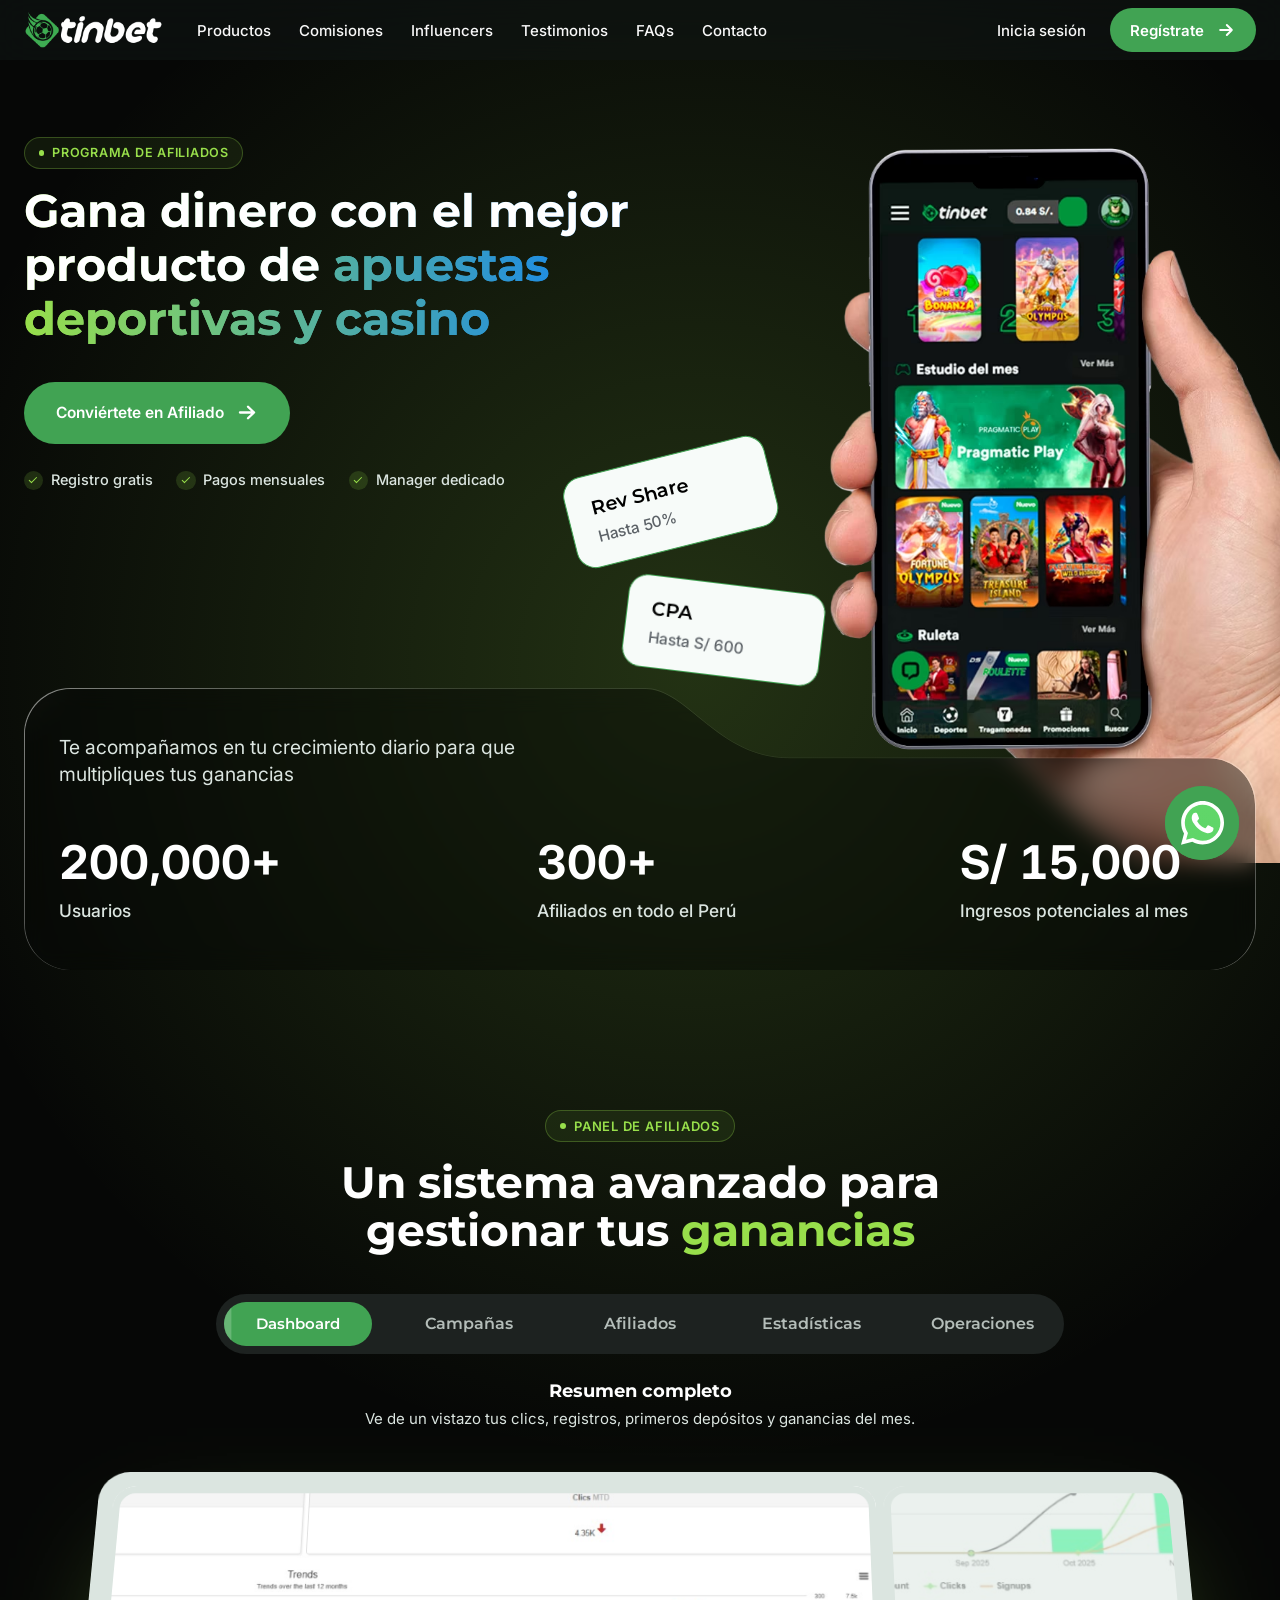
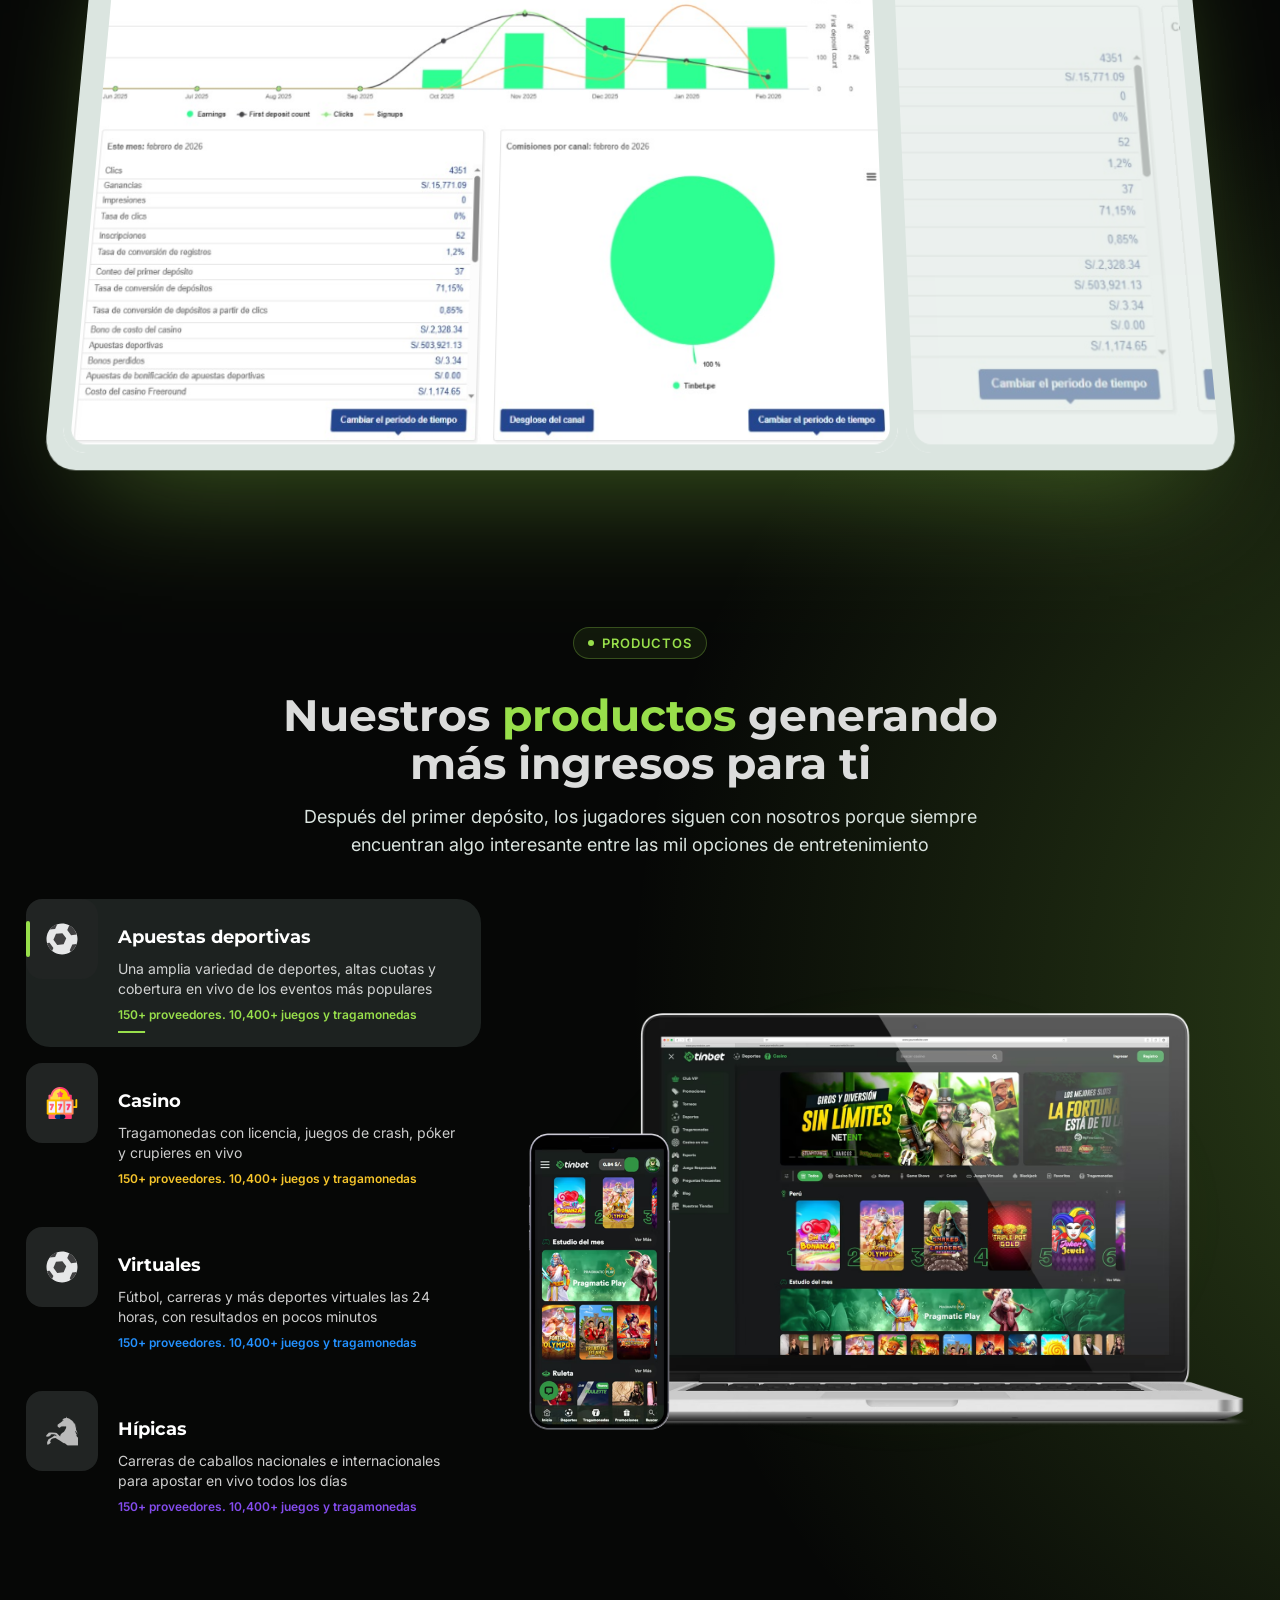
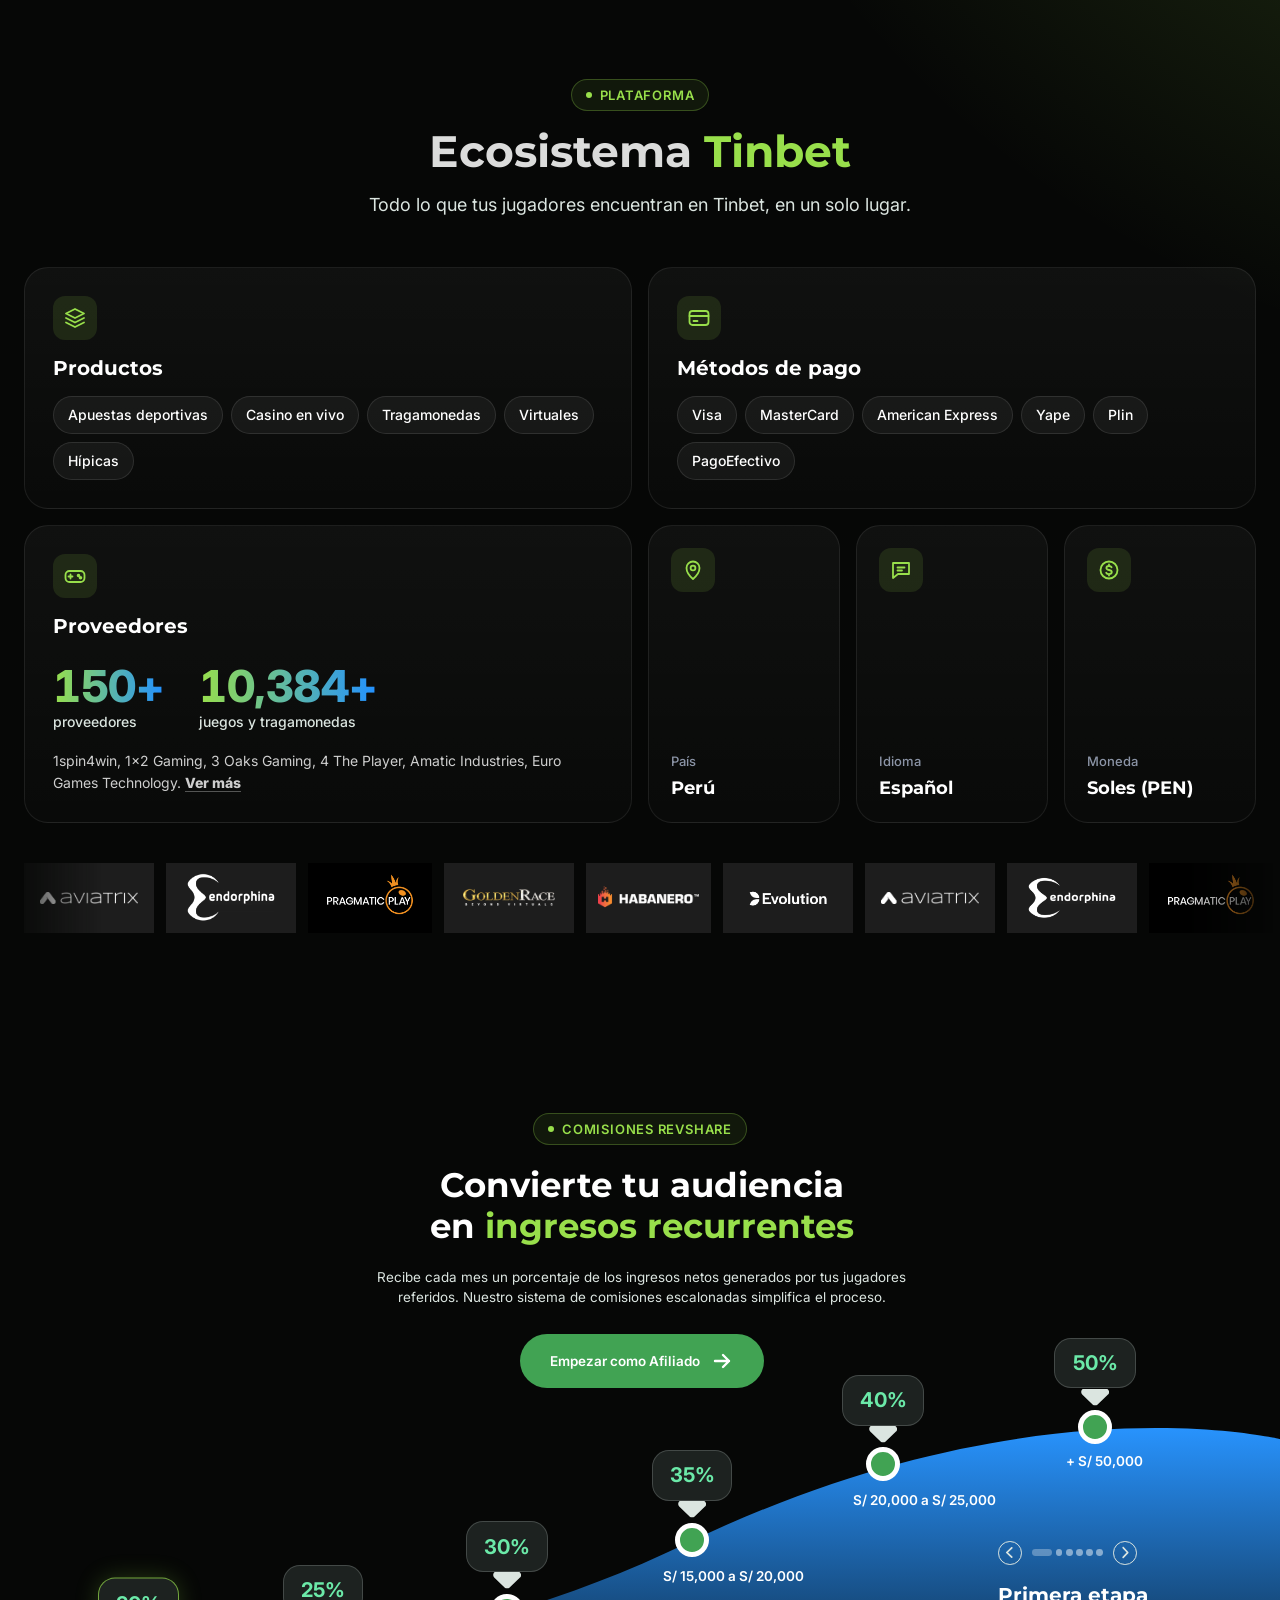
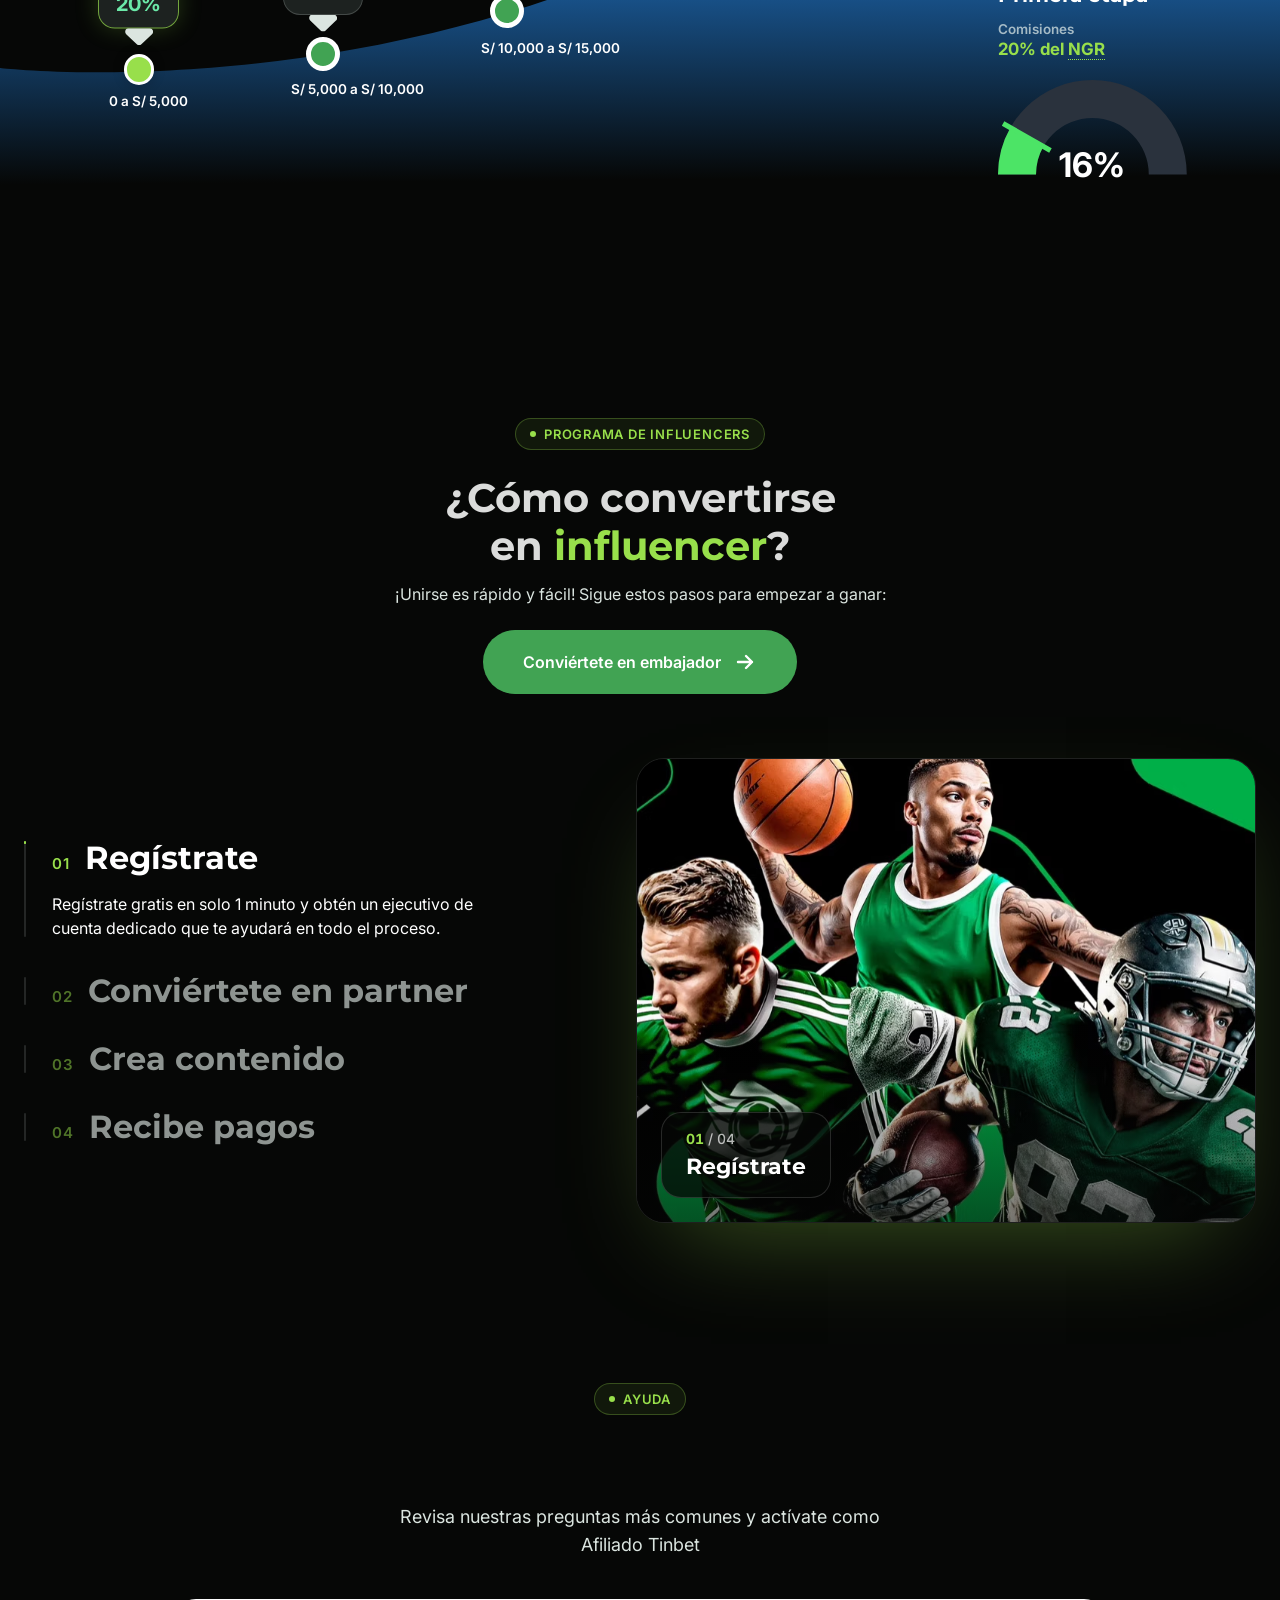
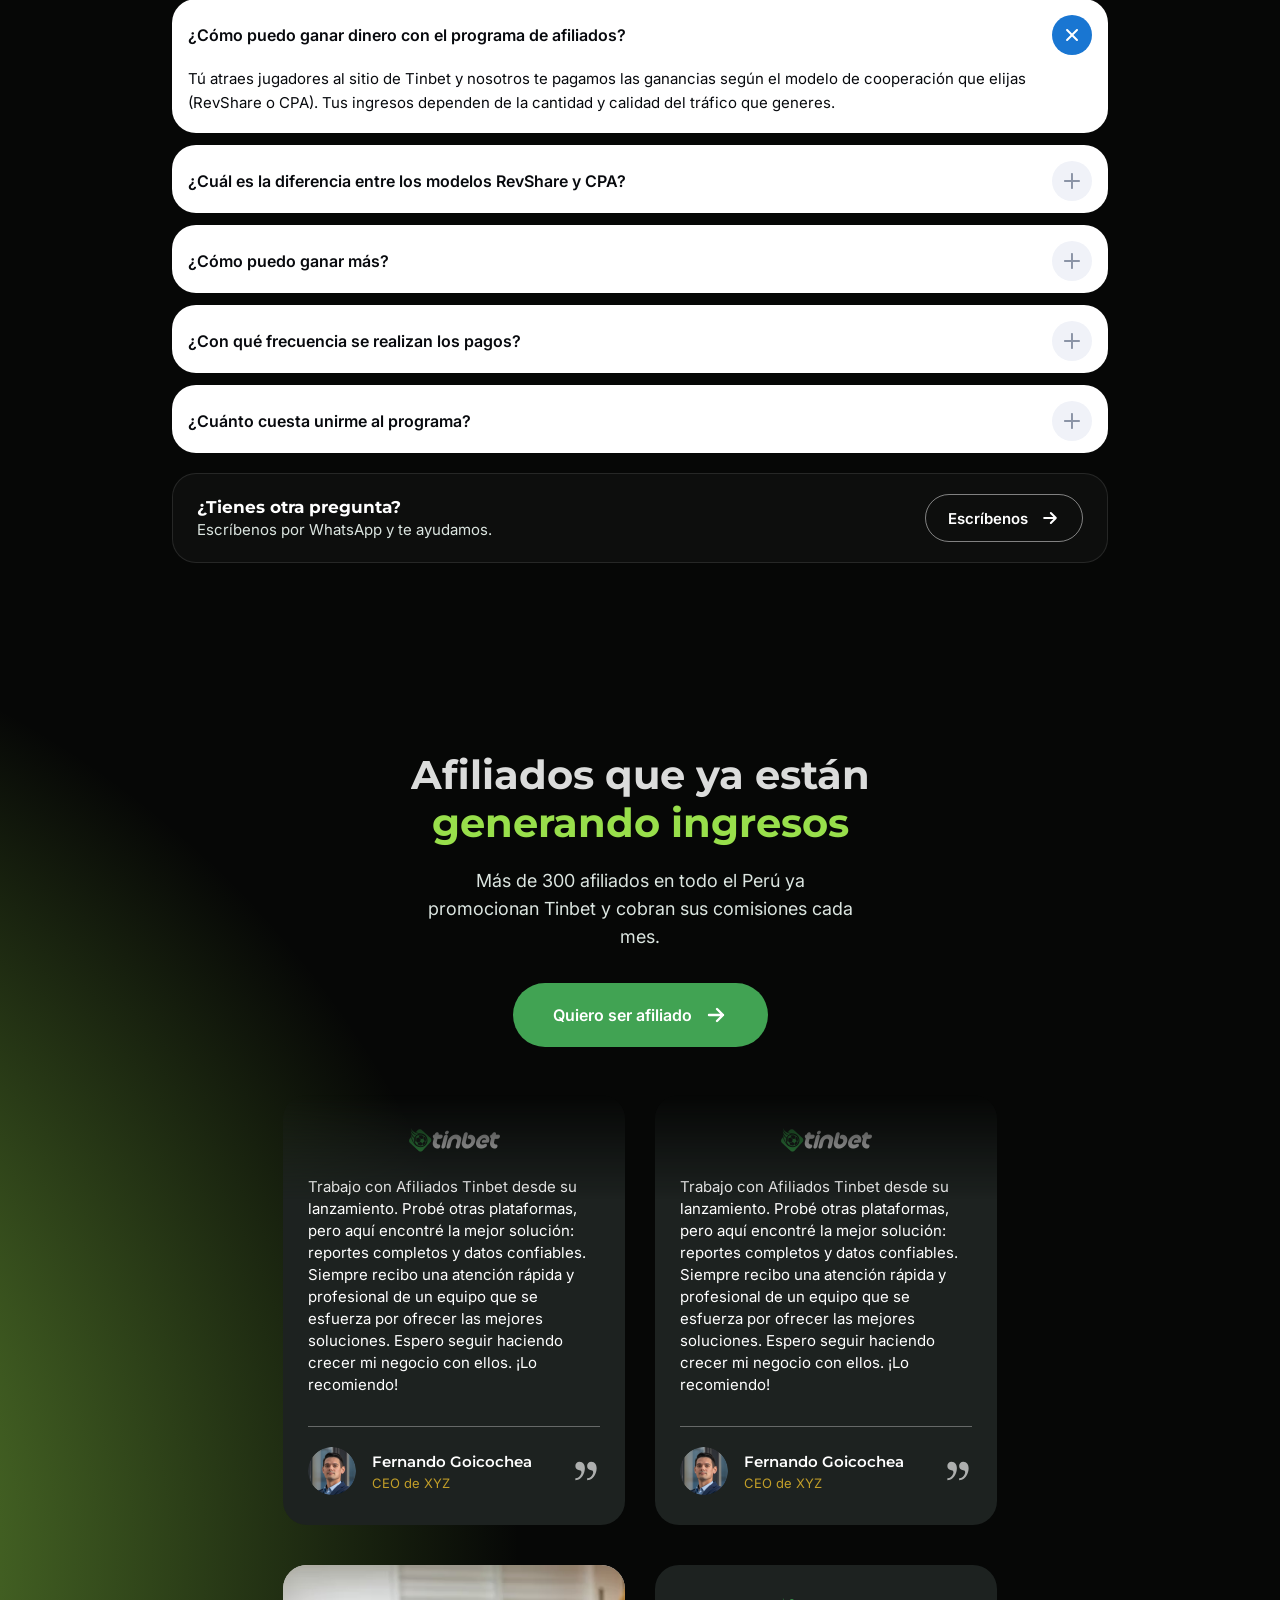
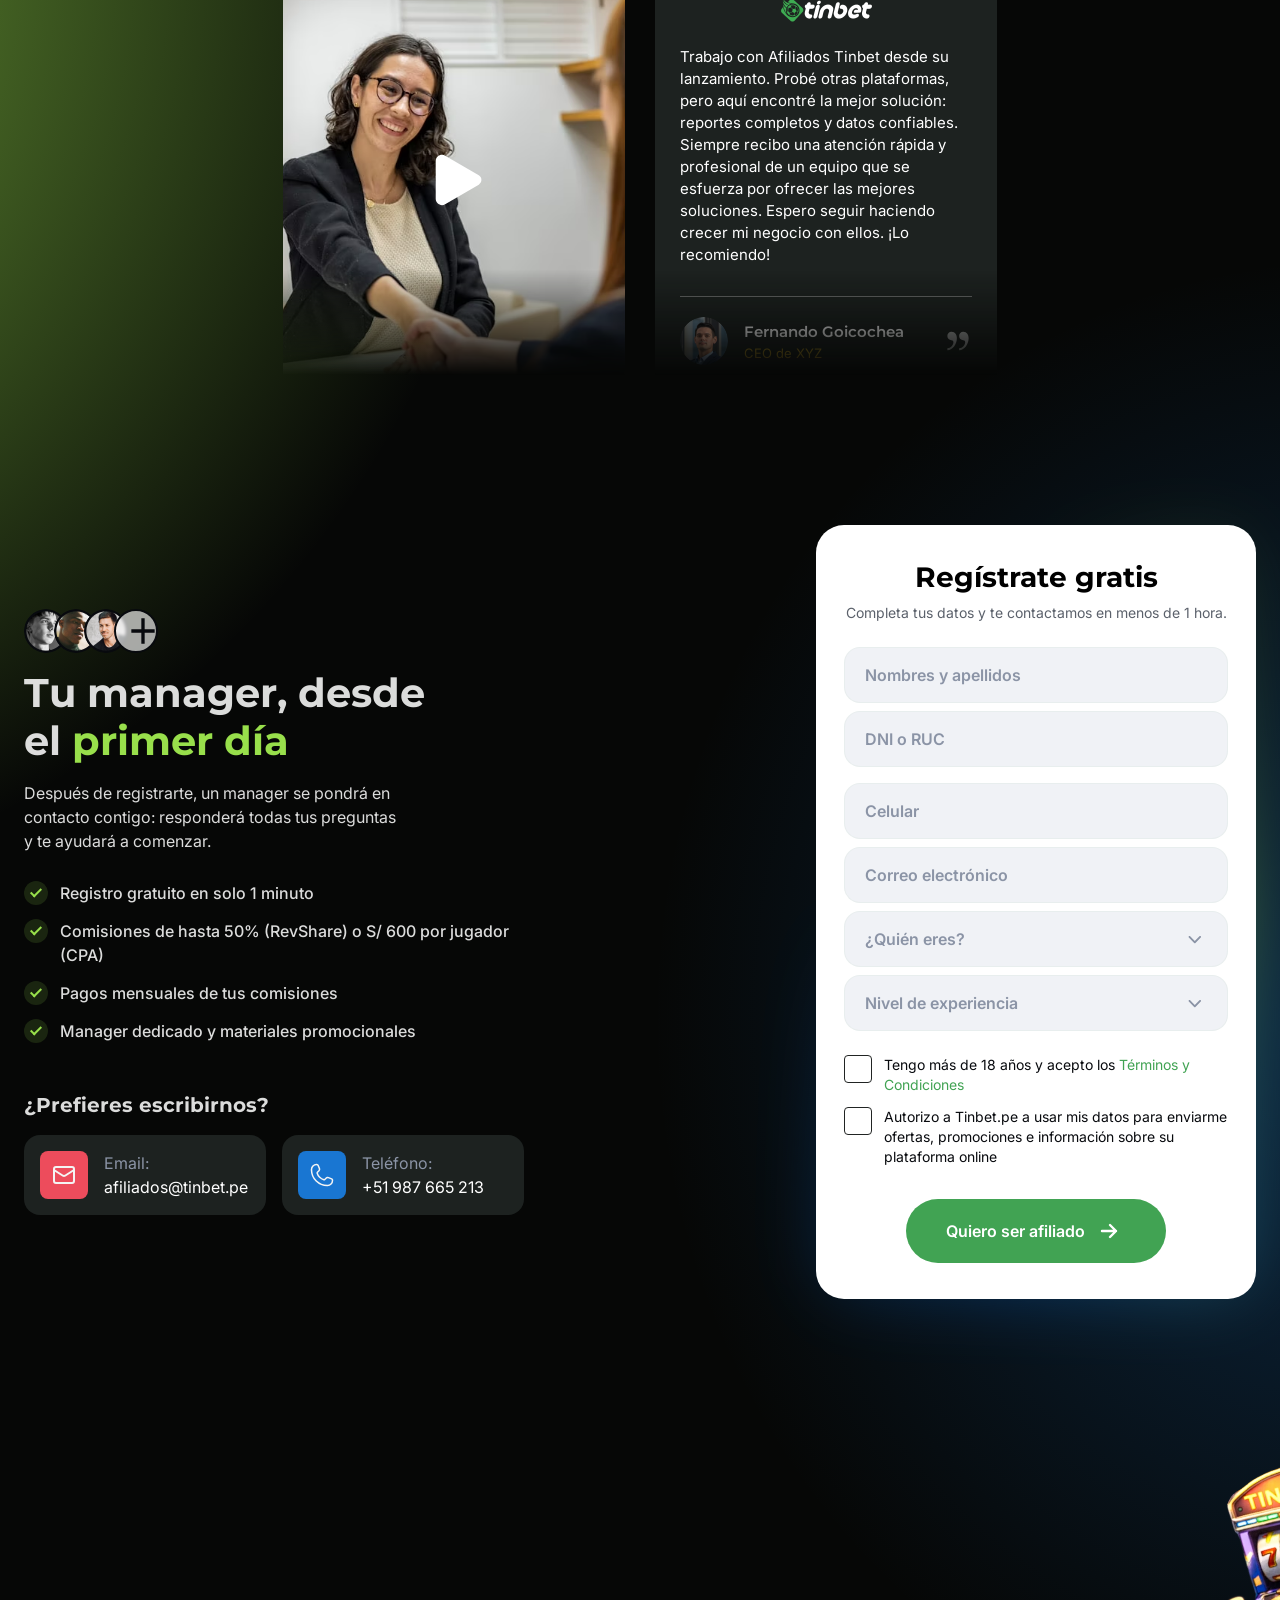
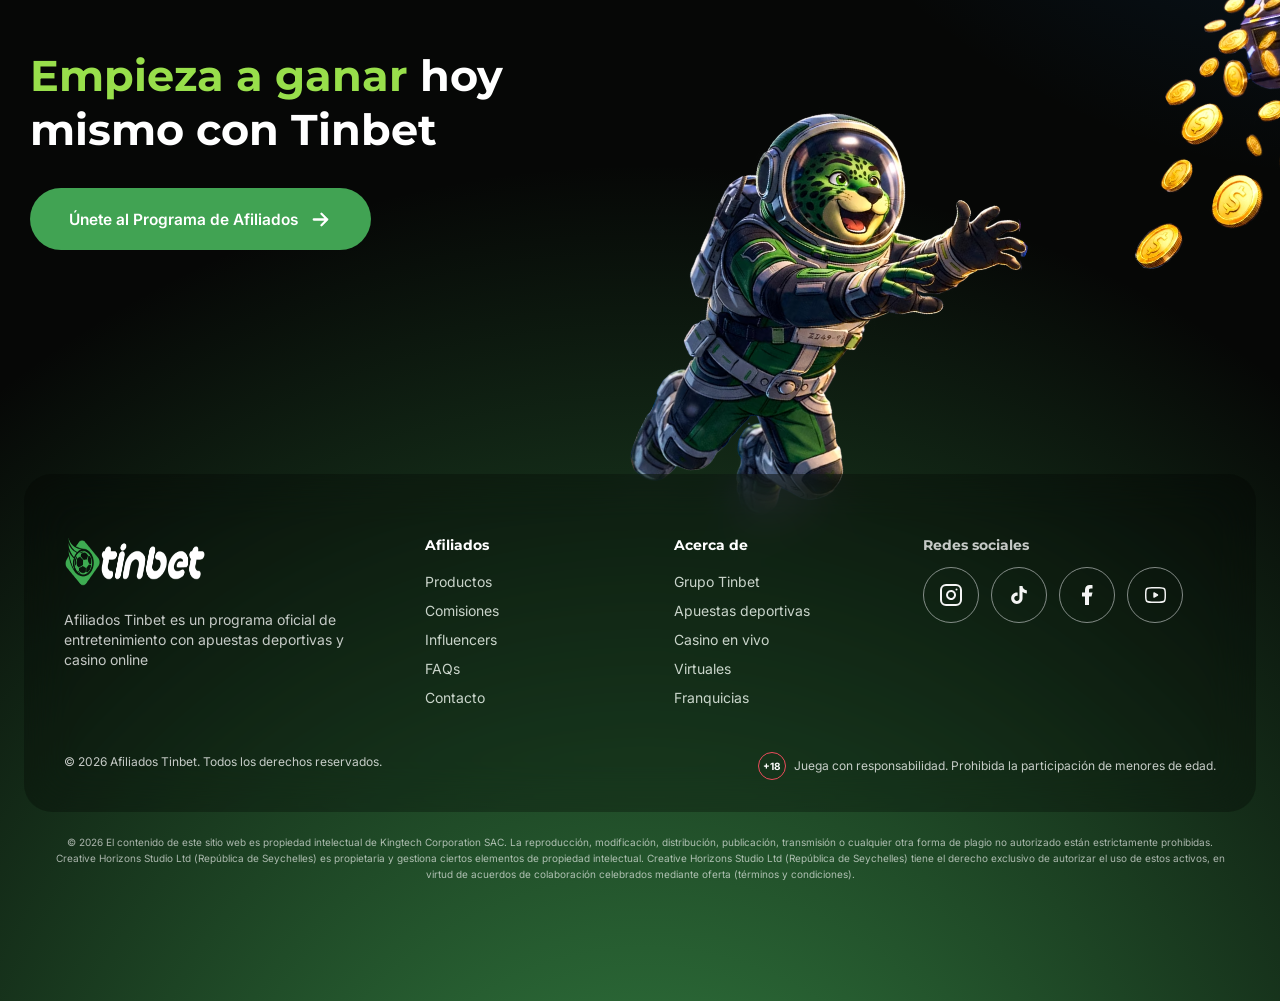
==== commit 3a54a6b5: "Rediseña la sección de pasos de influencer - La foto pasa de franja de borde a borde (860px de alto)" ====
--- a/index.html
+++ b/index.html
@@ -434,9 +434,9 @@
           <a class="btn btn--lg influencer__btn" href="#contacto" data-reveal style="--d:.4s">Conviértete en embajador <img src="assets/icons/arrow-right.svg" alt="" width="24" height="24"></a>
         </div>
       </div>
-      <div class="steps" id="como-ganar">
+      <div class="container steps" id="como-ganar">
         <ol class="steps__list" data-stagger>
-          <li class="step is-open">
+          <li class="step is-open" data-media="0">
             <button class="step__head" type="button" aria-expanded="true" aria-controls="step-1">
               <span class="step__num" aria-hidden="true">01</span>
               <span class="step__title">Regístrate</span>
@@ -450,7 +450,7 @@
             </div>
             <span class="step__bar" aria-hidden="true"><span class="step__fill"></span></span>
           </li>
-          <li class="step">
+          <li class="step" data-media="1">
             <button class="step__head" type="button" aria-expanded="false" aria-controls="step-2">
               <span class="step__num" aria-hidden="true">02</span>
               <span class="step__title">Conviértete en partner</span>
@@ -459,12 +459,12 @@
             <div class="step__body" id="step-2">
               <div class="step__inner">
                 <p class="step__text">Activa tu cuenta de afiliado y accede a tus enlaces de seguimiento, materiales promocionales y a tu panel de estadísticas.</p>
-                <picture><source srcset="assets/img/influencer-sports.avif" type="image/avif"><img class="step__media" src="assets/img/influencer-sports.jpg" alt="" width="1000" height="773" loading="lazy"></picture>
+                <picture><img class="step__media" src="assets/img/influencer.jpg" alt="Apretón de manos entre dos socios comerciales" width="1544" height="1029" loading="lazy"></picture>
               </div>
             </div>
             <span class="step__bar" aria-hidden="true"><span class="step__fill"></span></span>
           </li>
-          <li class="step">
+          <li class="step" data-media="0">
             <button class="step__head" type="button" aria-expanded="false" aria-controls="step-3">
               <span class="step__num" aria-hidden="true">03</span>
               <span class="step__title">Crea contenido</span>
@@ -478,7 +478,7 @@
             </div>
             <span class="step__bar" aria-hidden="true"><span class="step__fill"></span></span>
           </li>
-          <li class="step">
+          <li class="step" data-media="1">
             <button class="step__head" type="button" aria-expanded="false" aria-controls="step-4">
               <span class="step__num" aria-hidden="true">04</span>
               <span class="step__title">Recibe pagos</span>
@@ -487,14 +487,15 @@
             <div class="step__body" id="step-4">
               <div class="step__inner">
                 <p class="step__text">Cobra tus comisiones cada mes según el modelo que elegiste: RevShare o CPA.</p>
-                <picture><source srcset="assets/img/influencer-sports.avif" type="image/avif"><img class="step__media" src="assets/img/influencer-sports.jpg" alt="" width="1000" height="773" loading="lazy"></picture>
+                <picture><img class="step__media" src="assets/img/influencer.jpg" alt="" width="1544" height="1029" loading="lazy"></picture>
               </div>
             </div>
             <span class="step__bar" aria-hidden="true"><span class="step__fill"></span></span>
           </li>
         </ol>
         <div class="steps__image" data-reveal>
-          <picture><img src="assets/img/influencer.jpg" alt="Apretón de manos entre dos socios comerciales" width="1544" height="1029" loading="lazy" data-parallax="0.08"></picture>
+          <picture><source srcset="assets/img/influencer-sports.avif" type="image/avif"><img class="steps__img is-shown" data-media="0" src="assets/img/influencer-sports.jpg" alt="Deportistas con la camiseta de Tinbet" width="1000" height="773" loading="lazy" data-parallax="0.06"></picture>
+          <picture><img class="steps__img" data-media="1" src="assets/img/influencer.jpg" alt="Apretón de manos entre dos socios comerciales" width="1544" height="1029" loading="lazy" data-parallax="0.06"></picture>
           <div class="steps__badge" aria-hidden="true">
             <span class="steps__badge-count"><b data-step-num>01</b> / 04</span>
             <span class="steps__badge-title" data-step-title>Regístrate</span>
--- a/css/styles.css
+++ b/css/styles.css
@@ -634,11 +634,10 @@
 .influencer__text { margin-top: 12px; font-size: 16px; line-height: 24px; }
 .influencer__btn { margin-top: 24px; }
 
-.steps { display: grid; grid-template-columns: 48.41% 51.59%; margin-top: 87px; min-height: 860px; }
-.steps__list {
-  display: flex; flex-direction: column; justify-content: center; gap: 32px;
-  padding: 80px 48px 80px max(24px, calc(50% / 0.4841 - 636px));
-}
+/* Pasos a la izquierda y foto en tarjeta 4:3 a la derecha, dentro del ancho del contenido
+   (antes la foto iba de borde a borde con 860px de alto y se veía ampliada y recortada) */
+.steps { display: grid; grid-template-columns: minmax(0, 1fr) minmax(0, 1.1fr); align-items: center; gap: 72px; margin-top: 64px; }
+.steps__list { display: flex; flex-direction: column; gap: 28px; }
 .step { position: relative; padding-left: 28px; }
 /* línea de avance del paso */
 .step__bar { position: absolute; left: 0; top: 6px; bottom: 6px; width: 2px; border-radius: 2px; background: rgba(219, 229, 224, 0.14); overflow: hidden; }
@@ -647,7 +646,7 @@
 .step__head { display: flex; align-items: baseline; justify-content: space-between; gap: 16px; width: 100%; text-align: left; }
 .step__num { flex: none; font: 600 15px/1 var(--font-body); letter-spacing: 0.04em; color: var(--lime); opacity: 0.5; transition: opacity 0.25s ease; }
 .step.is-open .step__num { opacity: 1; }
-.step__title { flex: 1; font: 700 36px/44px var(--font-head); color: rgba(219, 229, 224, 0.64); transition: color 0.25s ease; }
+.step__title { flex: 1; font: 700 32px/40px var(--font-head); color: rgba(219, 229, 224, 0.64); transition: color 0.25s ease; }
 .step__head:hover .step__title,
 .step.is-open .step__title { color: #fff; }
 .step__icon { display: none; }
@@ -658,11 +657,21 @@
 .step.is-open .step__title { padding: 3px 0; }
 .step__text { margin-top: 8px; padding: 3px 0; font: 400 16px/24px var(--font-body); color: #fff; max-width: 440px; }
 .step__media { display: none; }
-.steps__image { position: relative; min-height: 860px; overflow: hidden; }
-/* 60px extra arriba y abajo para el parallax */
-.steps__image img { position: absolute; left: 0; top: -60px; width: 100%; height: calc(100% + 120px); object-fit: cover; }
+.steps__image {
+  position: relative; aspect-ratio: 4 / 3; overflow: hidden; isolation: isolate;
+  border-radius: 28px; border: 1px solid rgba(255, 255, 255, 0.1);
+  box-shadow: 0 40px 100px -40px rgba(152, 223, 75, 0.4);
+}
+/* degradado inferior para que la etiqueta del paso se lea sobre cualquier foto */
+.steps__image::after {
+  content: ""; position: absolute; inset: 0; z-index: 1; pointer-events: none;
+  background: linear-gradient(180deg, transparent 55%, rgba(6, 7, 6, 0.55));
+}
+/* dos fotos que se alternan según el paso; 60px extra arriba y abajo para el parallax */
+.steps__img { position: absolute; left: 0; top: -60px; width: 100%; height: calc(100% + 120px); object-fit: cover; opacity: 0; transition: opacity 0.7s ease; }
+.steps__img.is-shown { opacity: 1; }
 .steps__badge {
-  position: absolute; left: 40px; bottom: 40px; z-index: 1;
+  position: absolute; left: 24px; bottom: 24px; z-index: 2;
   display: flex; flex-direction: column; gap: 4px; padding: 16px 24px; border-radius: 20px;
   background: rgba(6, 7, 6, 0.74); border: 1px solid rgba(255, 255, 255, 0.14);
 }
@@ -947,7 +956,7 @@
   .header__link { padding: 12px 14px; }
 
   .products__devices { margin-right: 0; max-width: calc(100% - 495px); }
-  .steps__list { padding-right: 48px; }
+  .steps { gap: 48px; }
   .testimonials__container { flex-direction: column; align-items: center; gap: 48px; }
   .testimonials__intro { width: auto; max-width: 640px; margin: 0; align-items: center; text-align: center; }
   .testimonials__grid { margin: 0; }
@@ -962,7 +971,7 @@
   .header__left { gap: 12px; }
   .header__link { padding: 12px 10px; font-size: 14px; }
   .header__signin { padding: 12px 10px; font-size: 14px; }
-  .step__title { font-size: 30px; line-height: 38px; }
+  .step__title { font-size: 26px; line-height: 34px; }
   .commissions { padding-top: 140px; }
   .commissions::before,
   .commissions::after { display: none; }
@@ -1180,7 +1189,7 @@
   .influencer__title { font-size: 24px; }
   .influencer__text { font-size: 14px; line-height: 20px; }
   .influencer__btn { width: 274px; height: 60px; margin-top: 16px; gap: 16px; background: var(--green-mobile); }
-  .steps { display: block; margin: 36px auto 0; min-height: 0; max-width: 624px; }
+  .steps { display: block; width: 100%; max-width: 624px; margin: 36px auto 0; }
   .steps__list { padding: 0; gap: 28px; }
   .steps__image { display: none; }
   .step { padding-left: 0; }
@@ -1193,7 +1202,11 @@
   .step.is-open .step__icon { transform: rotate(45deg); }
   .step.is-open .step__title { padding: 0; }
   .step__text { margin-top: 8px; padding: 0 12px; font-size: 14px; line-height: 20px; color: var(--white-80); max-width: none; }
-  .step__media { display: block; width: 100%; height: 380px; margin-top: 28px; object-fit: cover; }
+  /* foto del paso como tarjeta redondeada (antes 380px de alto de borde a borde) */
+  .step__media {
+    display: block; width: calc(100% - 24px); height: auto; aspect-ratio: 4 / 3; margin: 20px 12px 4px;
+    border-radius: 20px; object-fit: cover; border: 1px solid rgba(255, 255, 255, 0.08);
+  }
   .step__inner { padding-top: 0; }
 
   /* FAQ */
--- a/css/motion.css
+++ b/css/motion.css
@@ -99,7 +99,7 @@
 
 /* ---------- Pasos de influencer ---------- */
 @keyframes ken-burns { from { scale: 1.1; } }
-.steps__image.is-changing img { animation: ken-burns 1.4s var(--ease-out); }
+.steps__image.is-changing .steps__img.is-shown { animation: ken-burns 1.4s var(--ease-out); }
 .steps__badge.is-changing :is(.steps__badge-count, .steps__badge-title) { animation: swap-in 0.5s var(--ease-out); }
 
 /* ---------- FAQ ---------- */
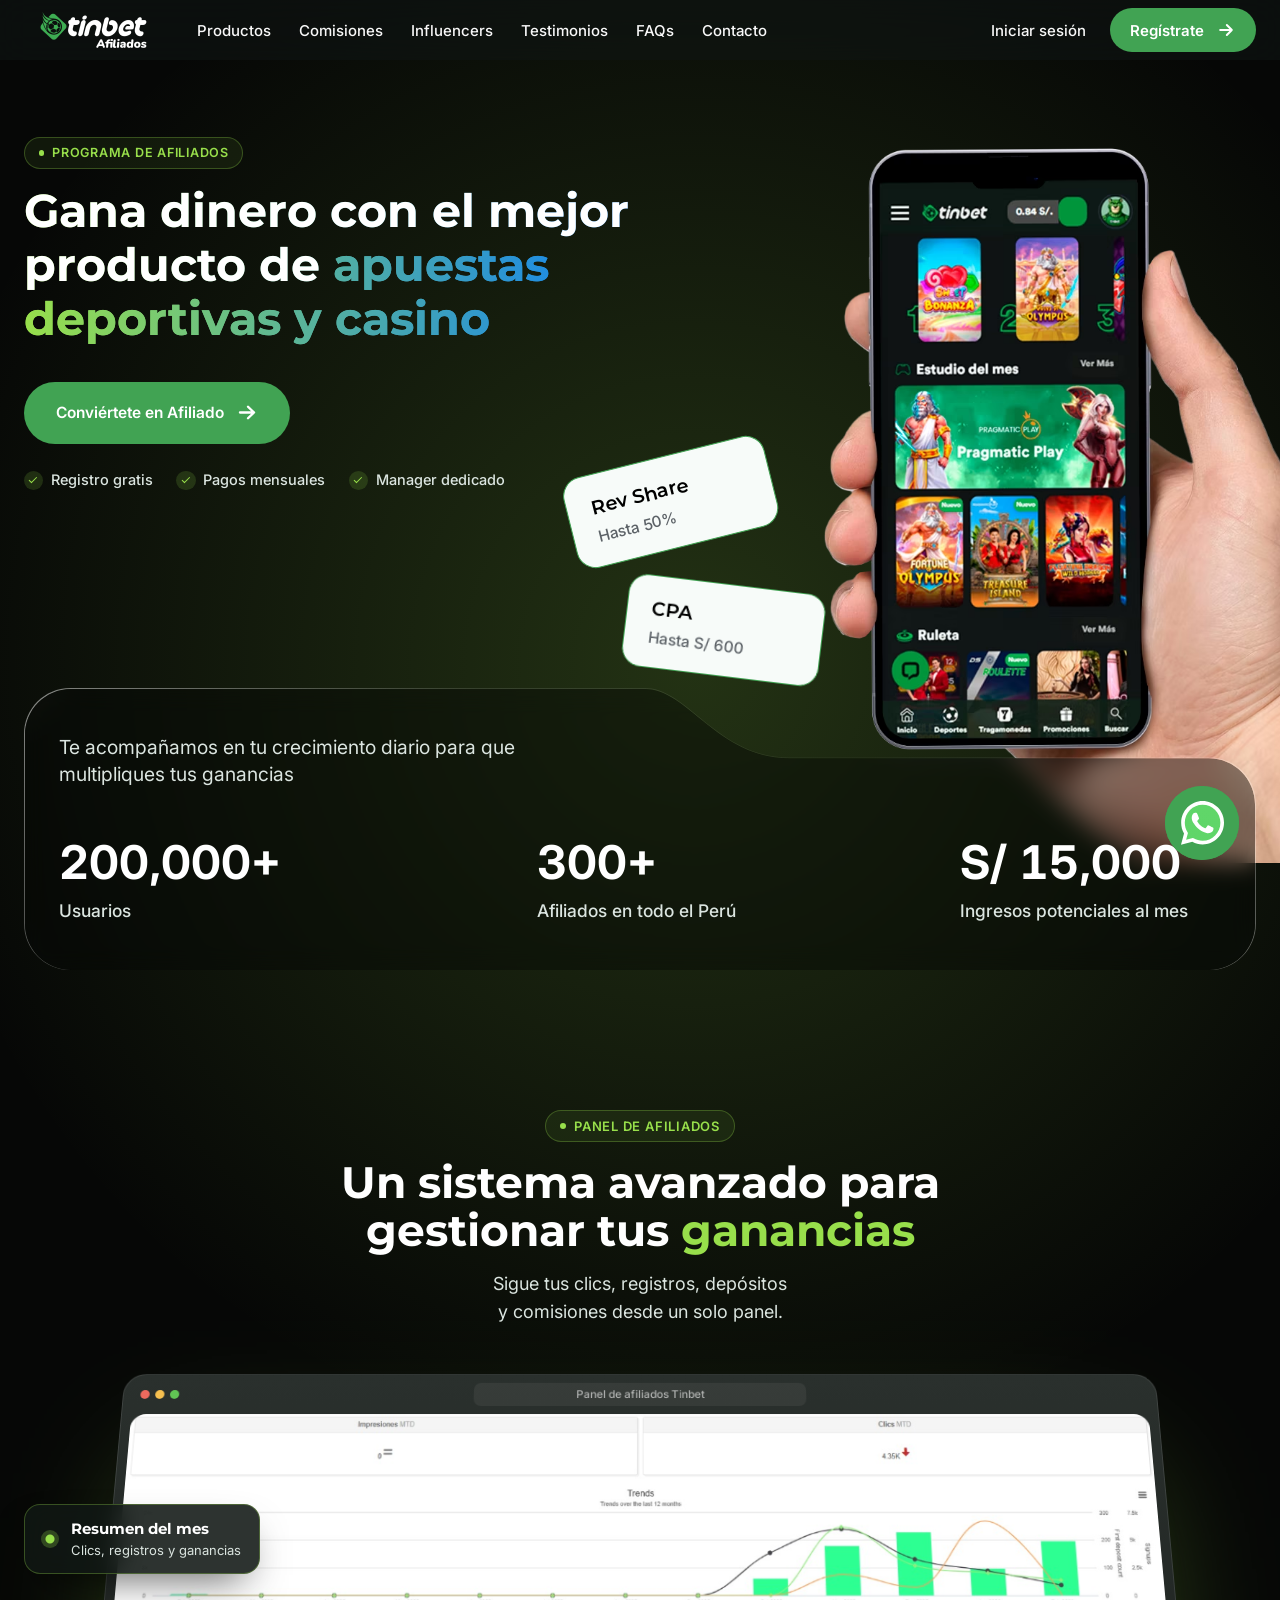
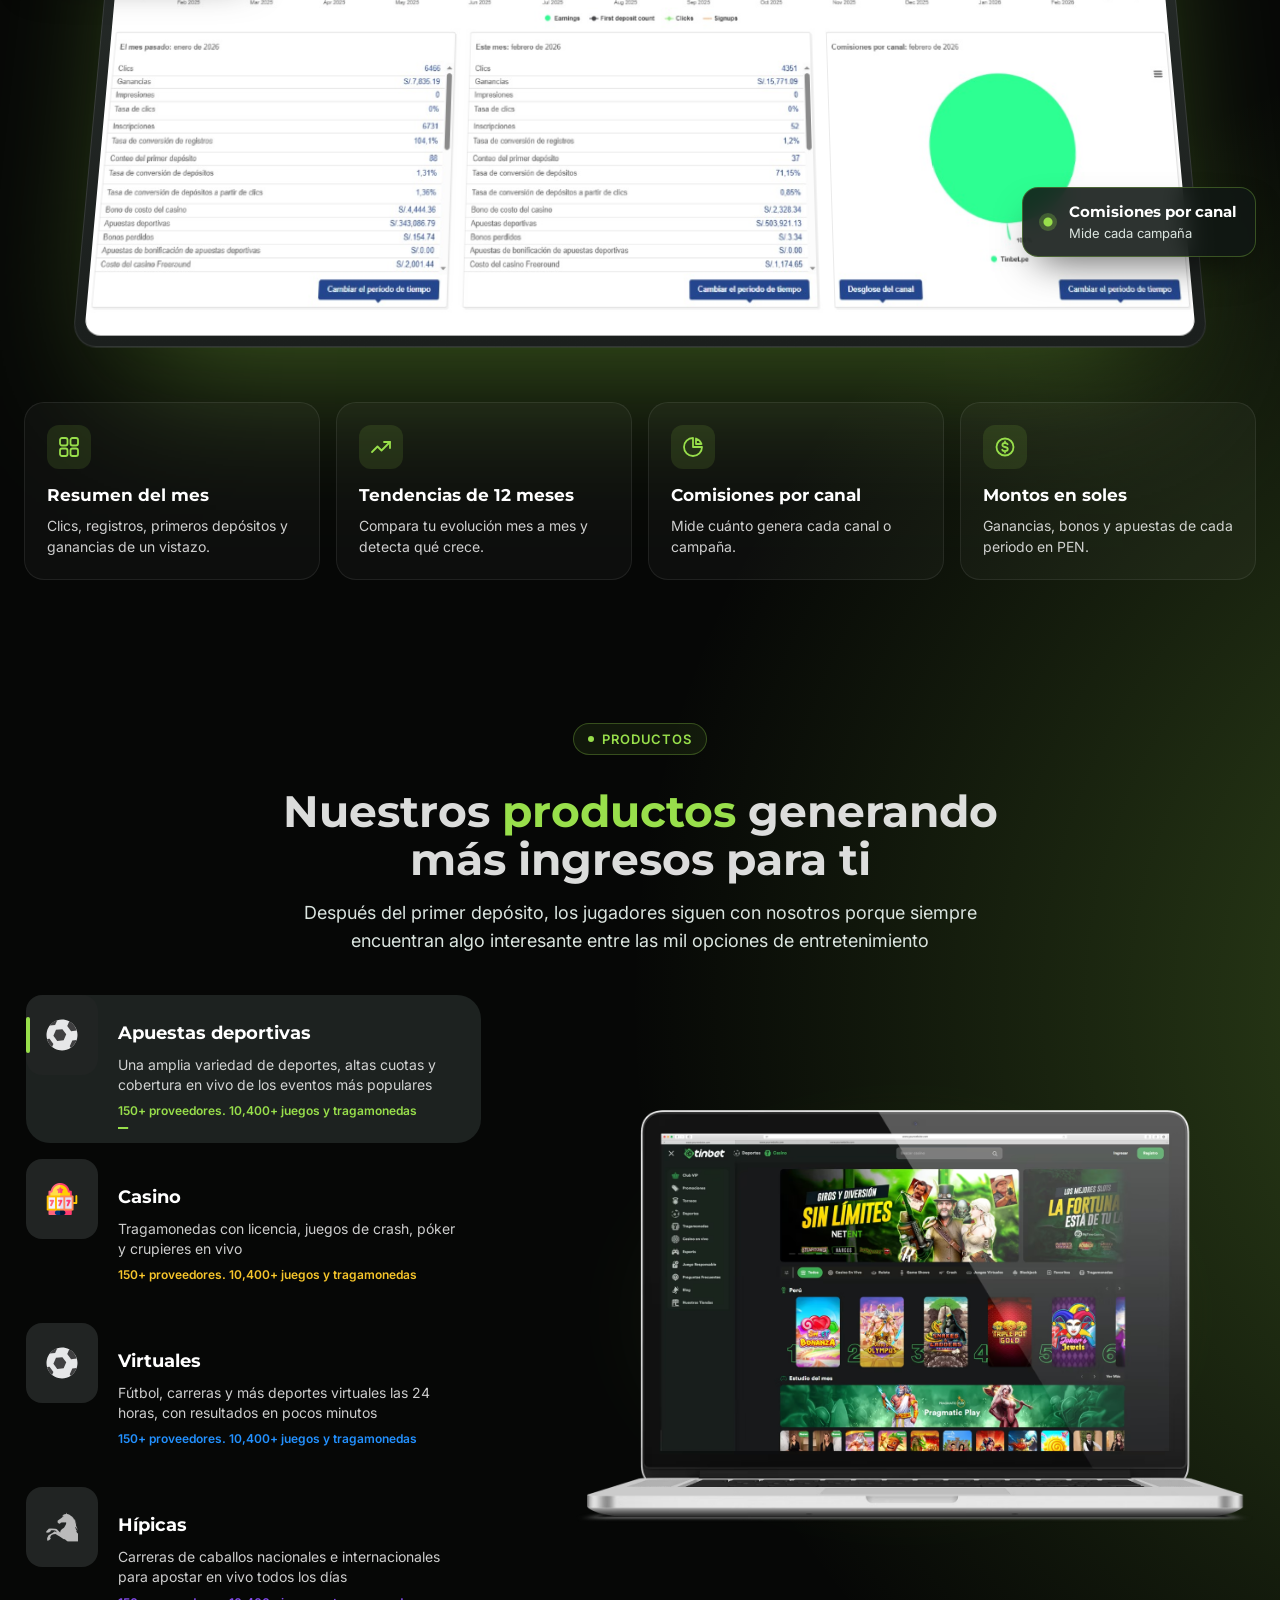
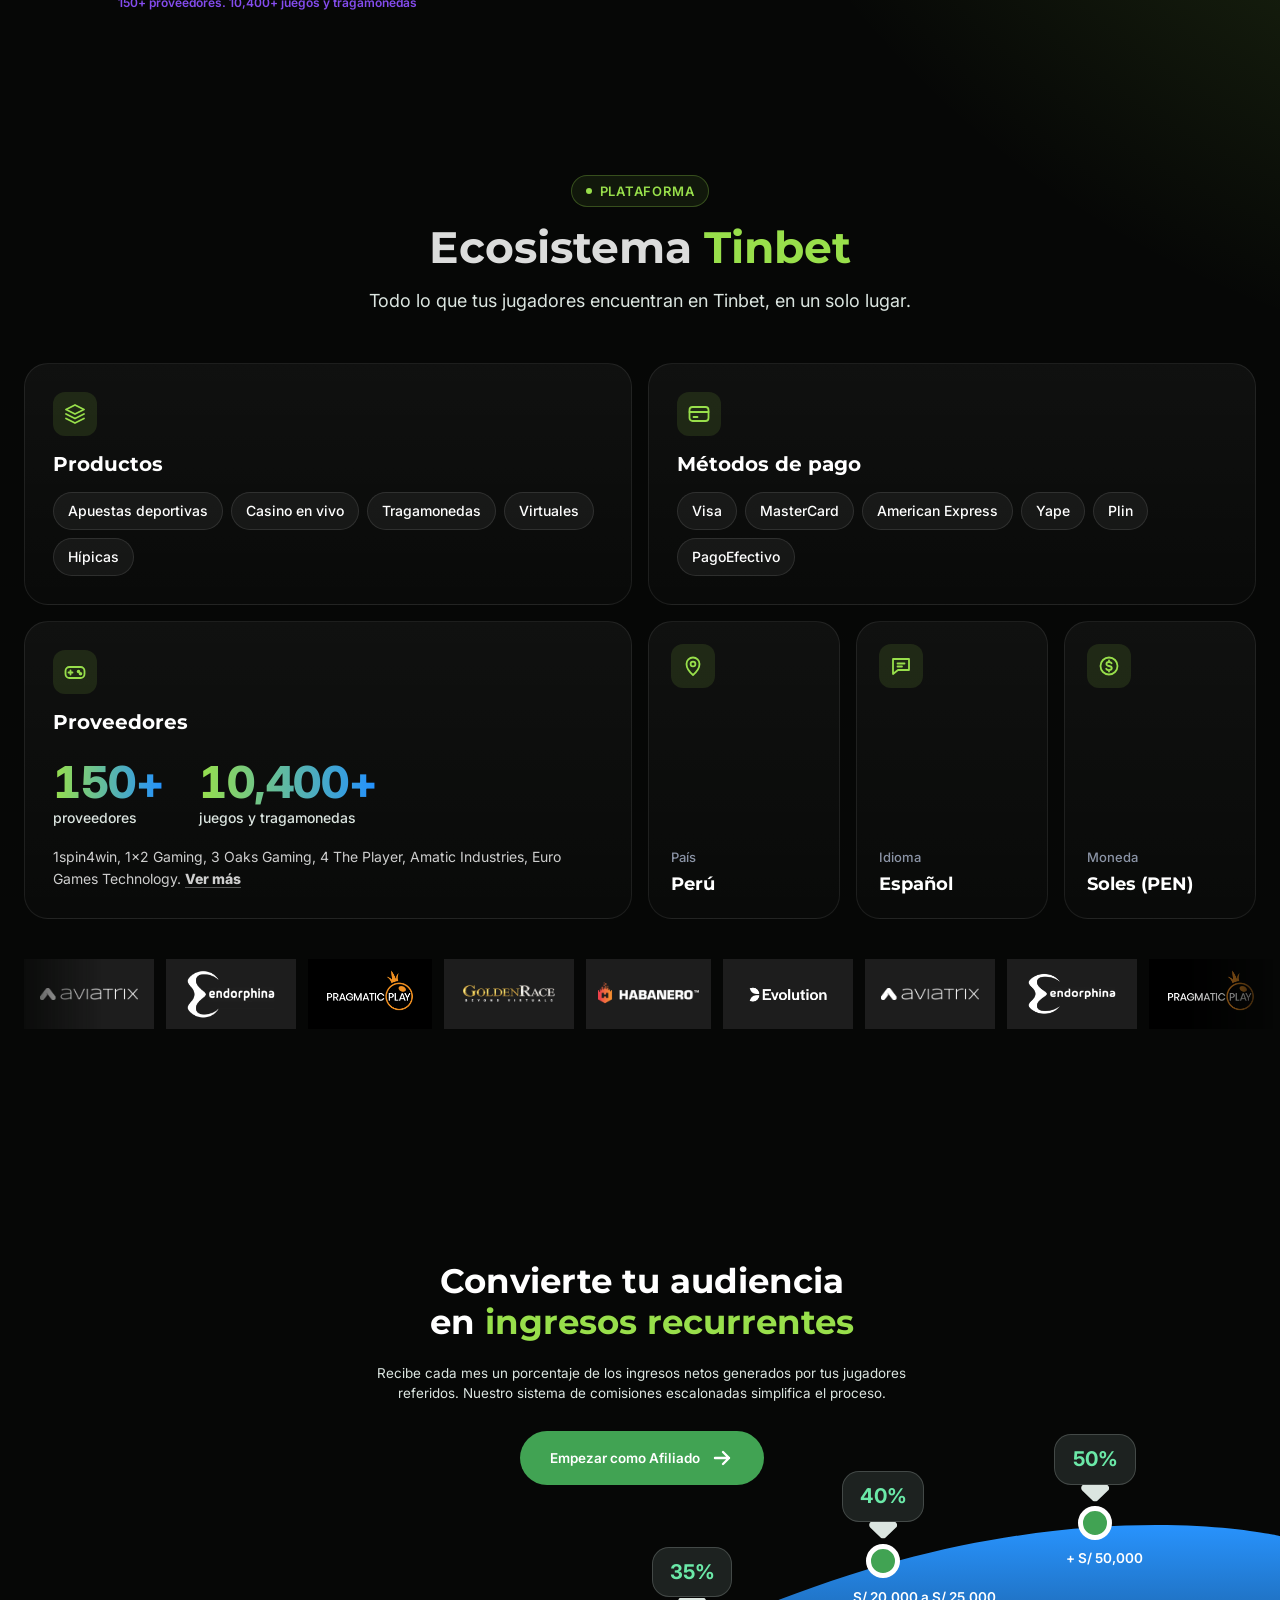
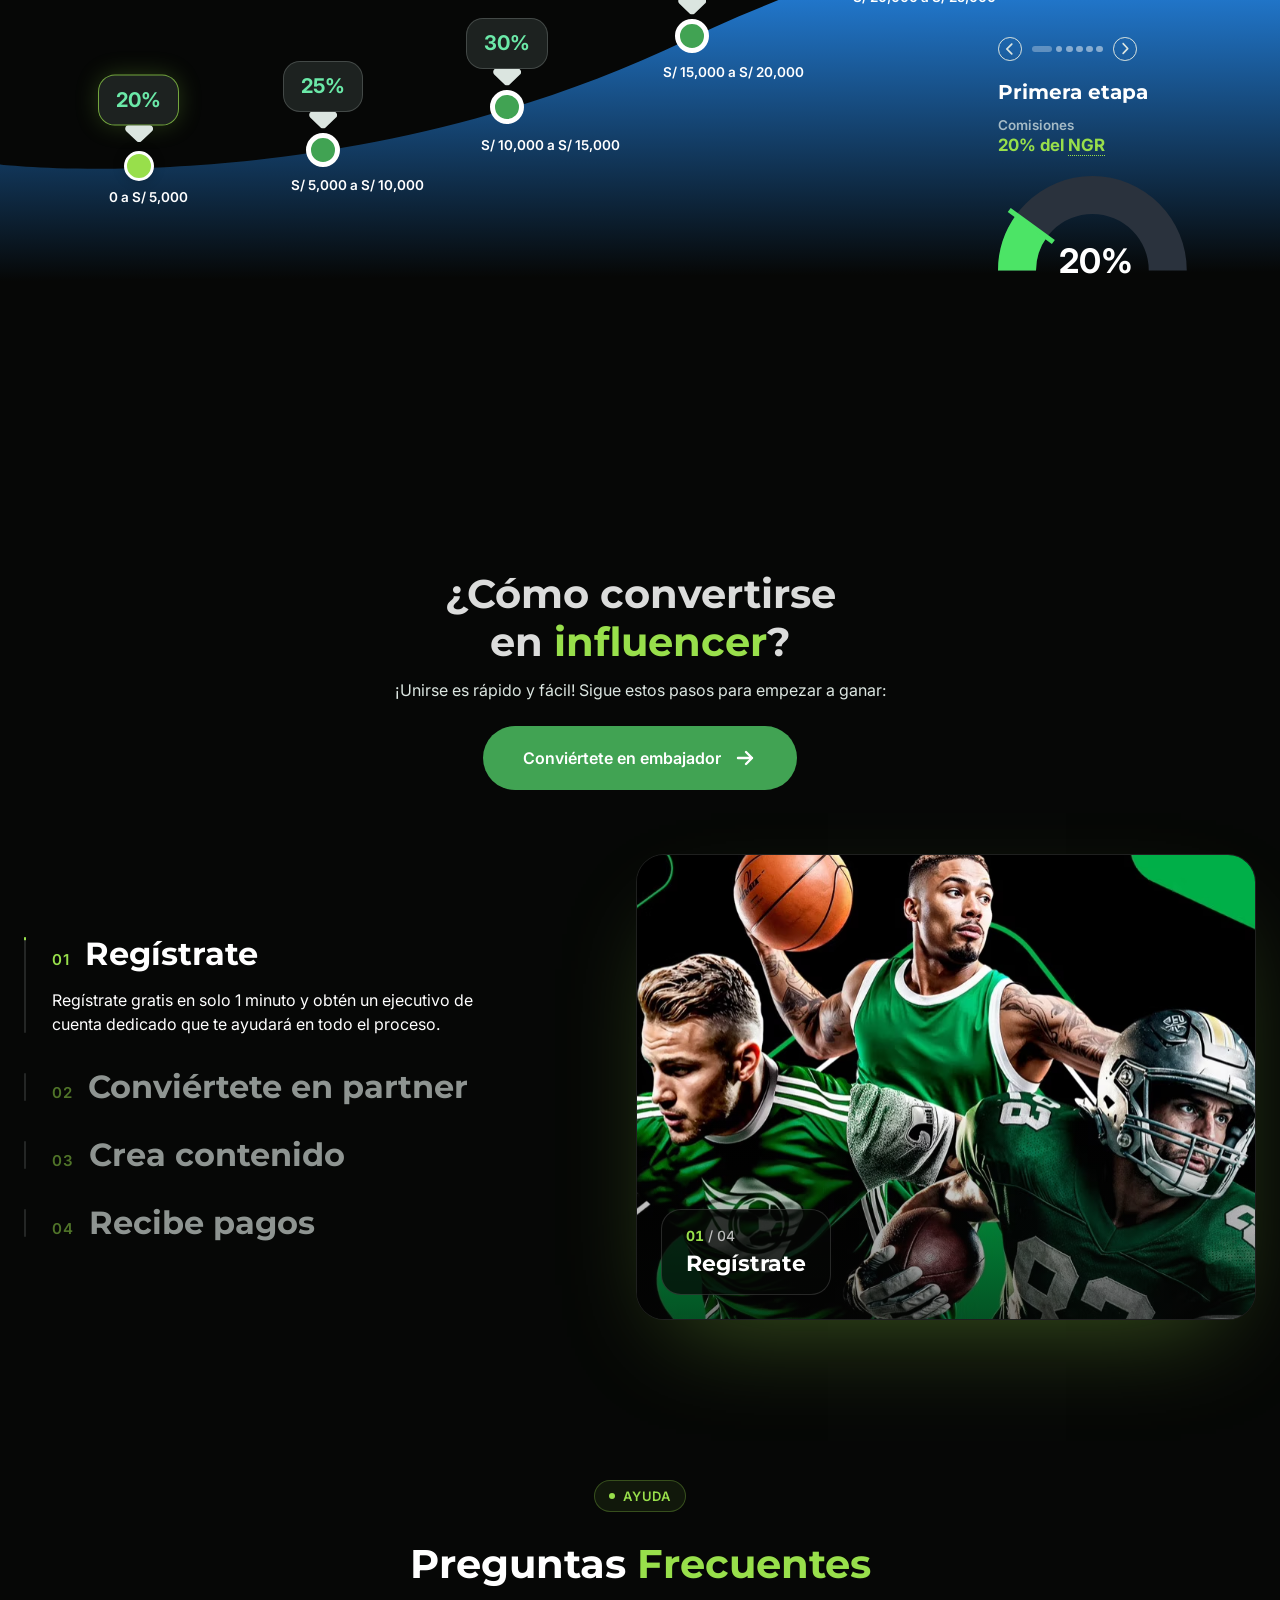
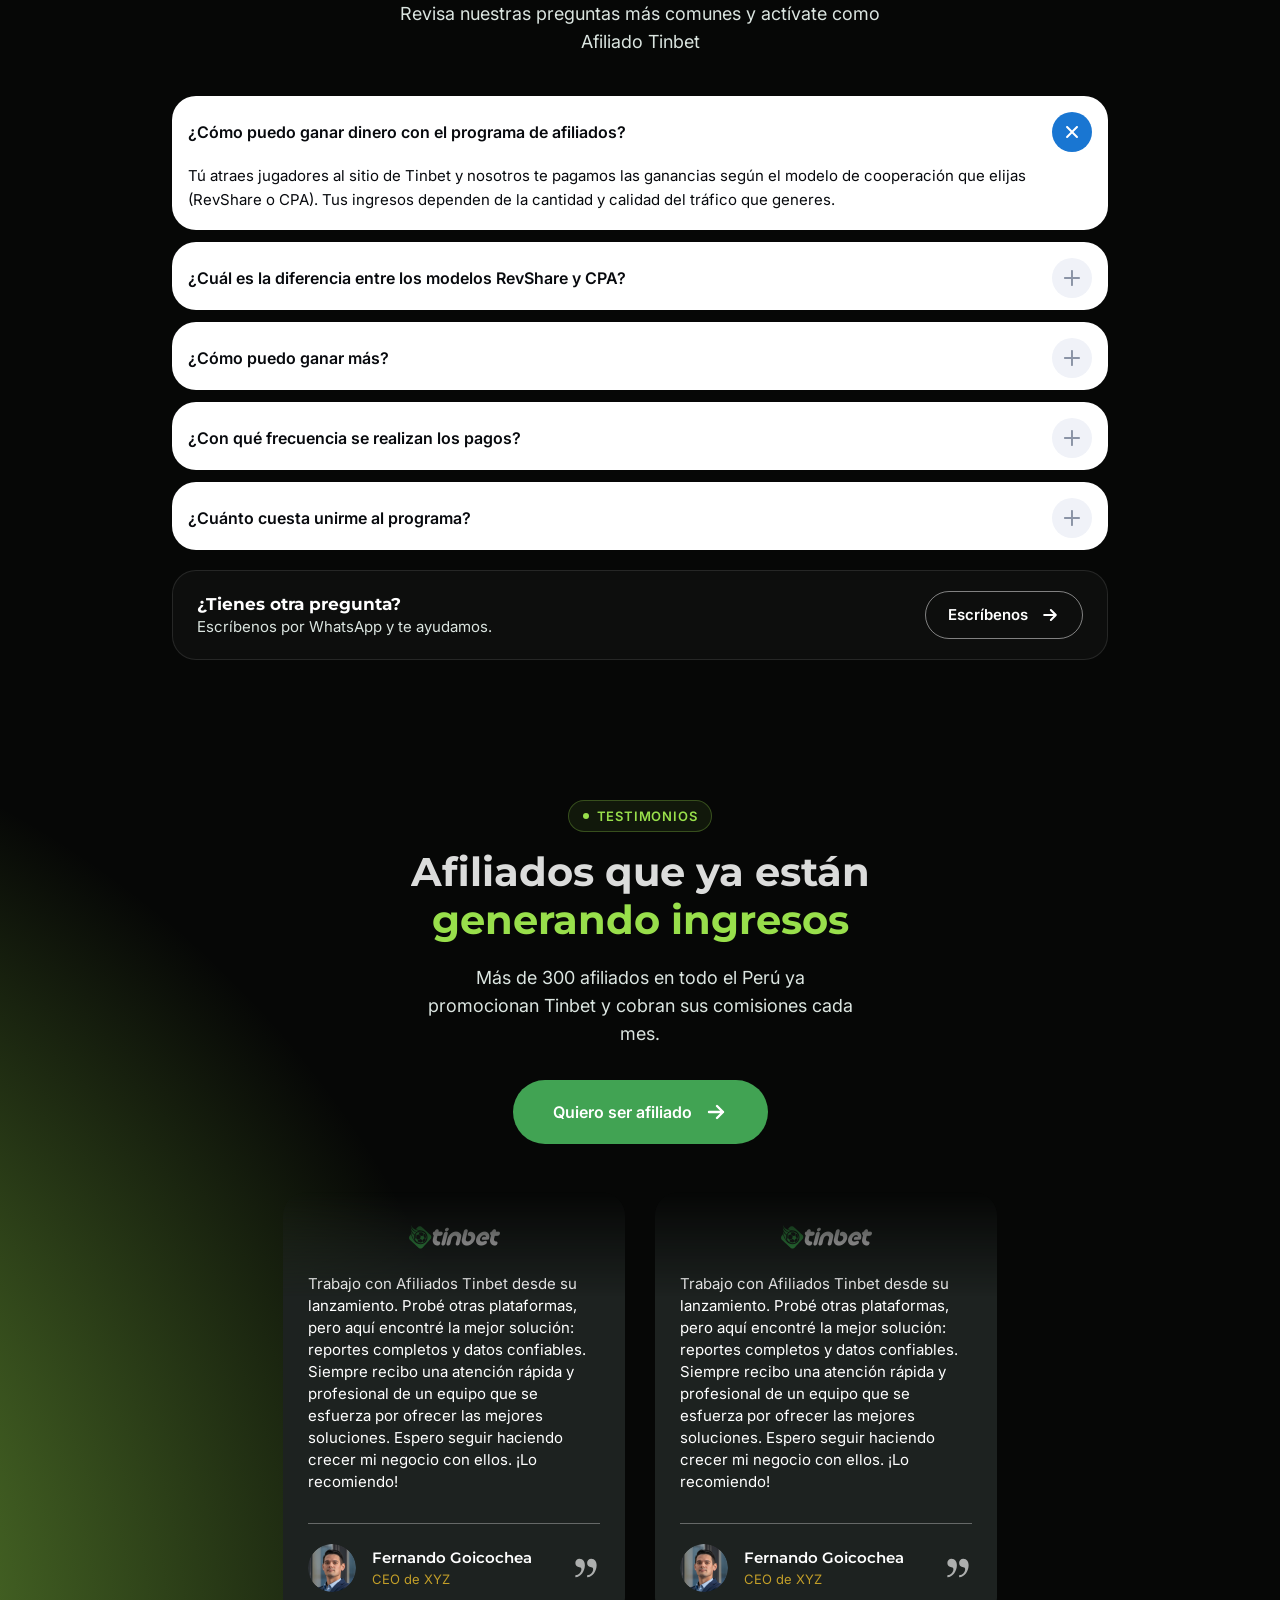
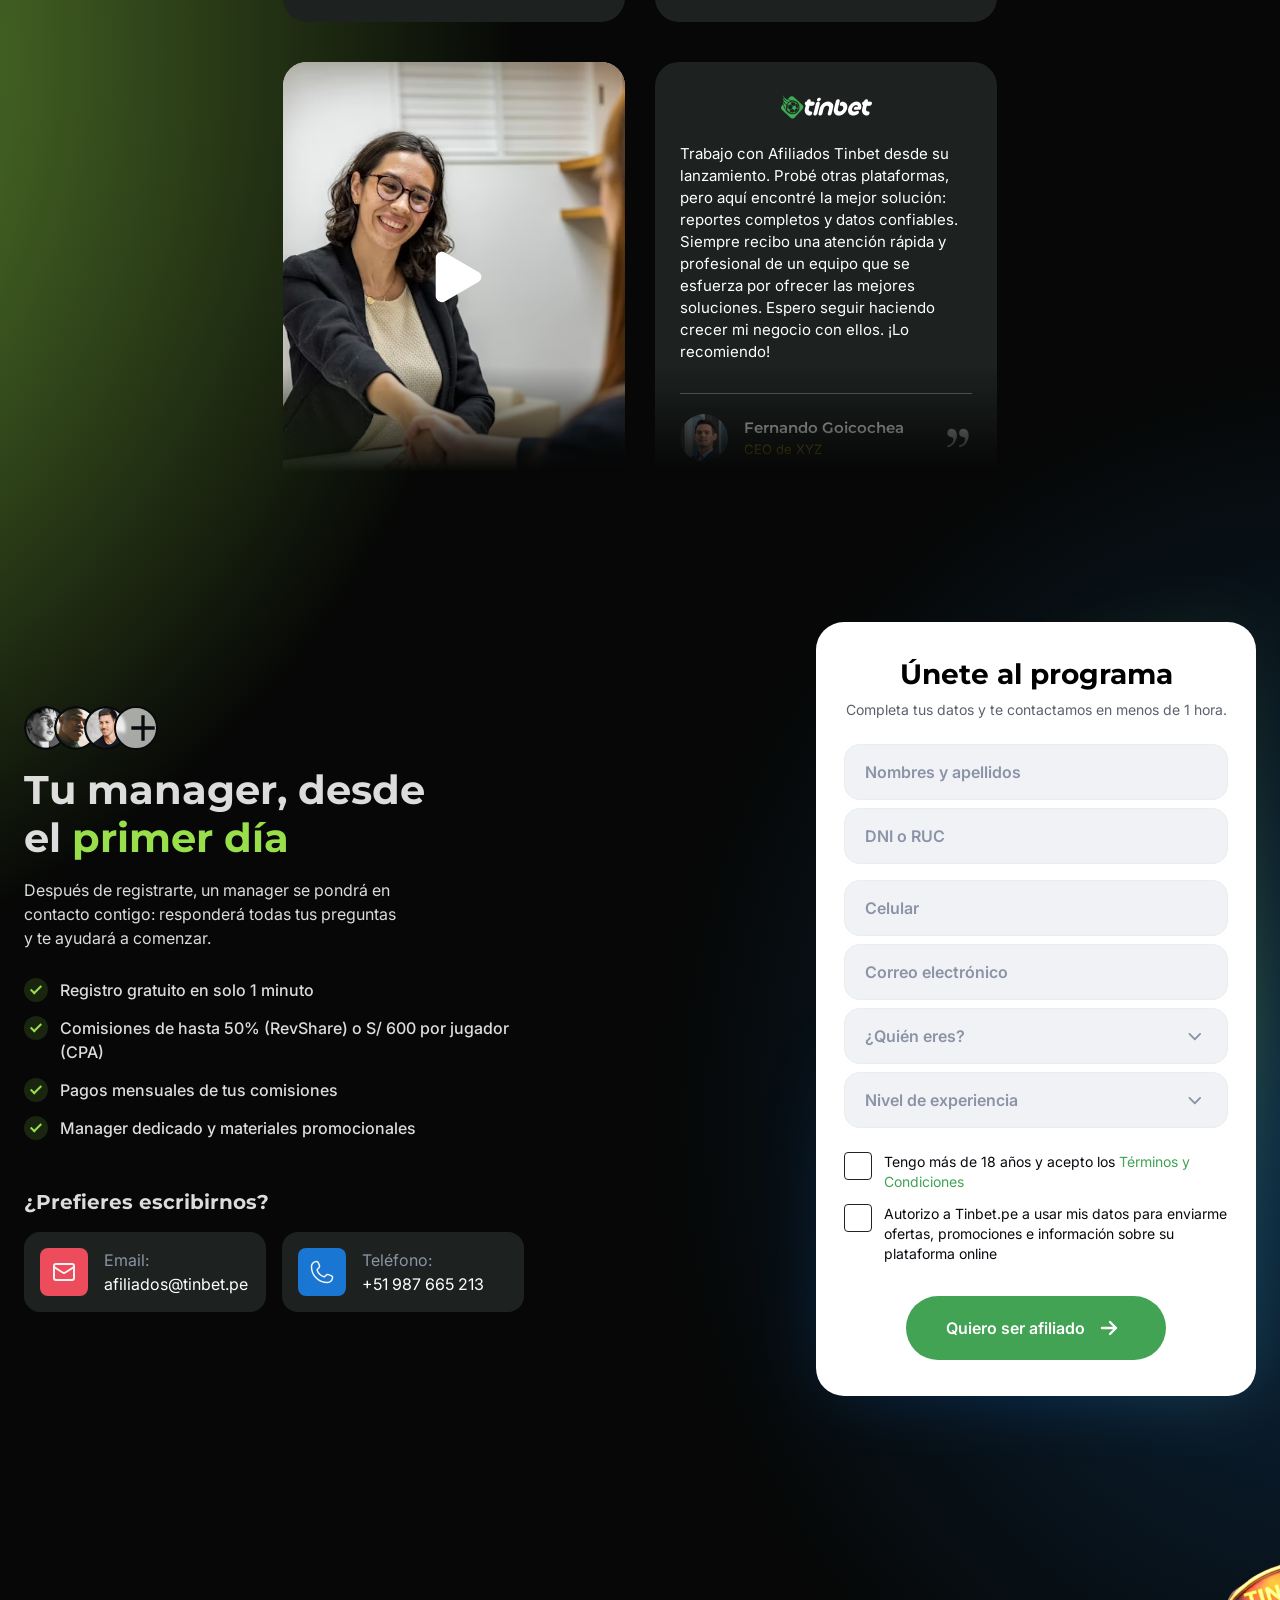
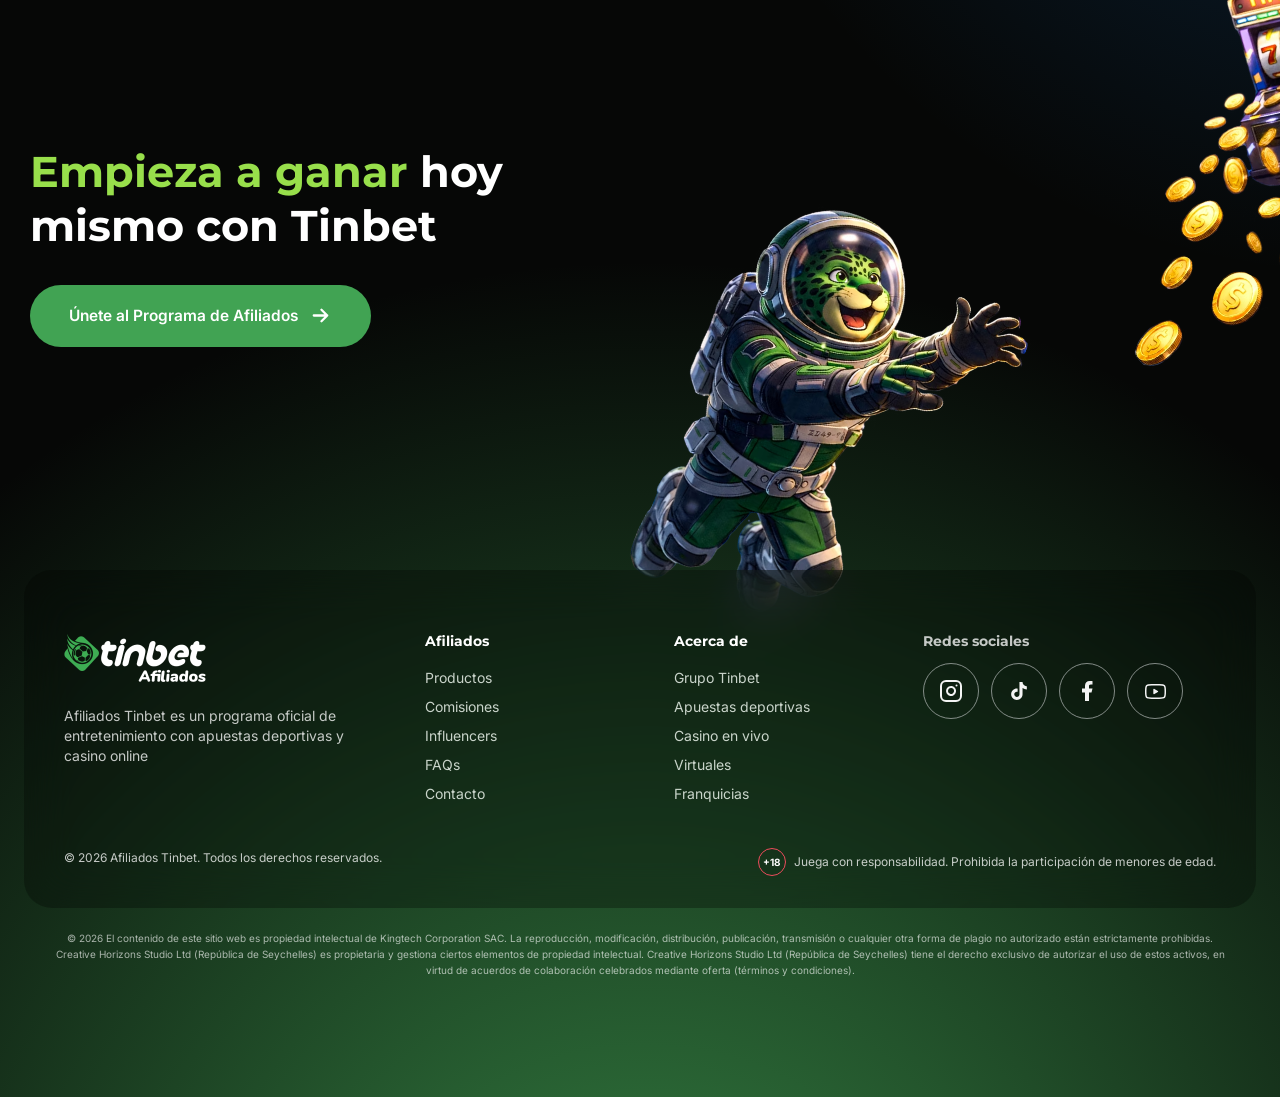
==== commit 4b8621e0: "Panel con una sola imagen, enlaces a tinbet.pe y SEO completo - Panel de afiliados: una sola captura" ====
--- a/index.html
+++ b/index.html
@@ -3,21 +3,44 @@
 <head>
   <meta charset="UTF-8">
   <meta name="viewport" content="width=device-width, initial-scale=1">
-  <title>Afiliados Tinbet | Gana dinero con apuestas deportivas y casino</title>
-  <meta name="description" content="Únete al Programa de Afiliados Tinbet y gana comisiones de hasta 50% (RevShare) o hasta S/ 600 por jugador (CPA) promocionando apuestas deportivas y casino en Perú.">
+  <title>Programa de Afiliados Tinbet Perú | Hasta 50% de comisión</title>
+  <meta name="description" content="Únete gratis al Programa de Afiliados Tinbet y gana hasta 50% RevShare o S/ 600 por jugador (CPA) promocionando apuestas deportivas y casino en Perú.">
+  <meta name="robots" content="index, follow, max-image-preview:large, max-snippet:-1, max-video-preview:-1">
+  <!-- URL pública: si la landing pasa a un dominio propio, reemplazar https://ferdango.github.io/afiliados-tinbet/ aquí, en sitemap.xml y en robots.txt -->
+  <link rel="canonical" href="https://ferdango.github.io/afiliados-tinbet/">
+  <link rel="alternate" hreflang="es-PE" href="https://ferdango.github.io/afiliados-tinbet/">
+  <link rel="alternate" hreflang="x-default" href="https://ferdango.github.io/afiliados-tinbet/">
+  <meta name="geo.region" content="PE">
   <meta name="theme-color" content="#060706">
   <meta name="color-scheme" content="dark">
   <!-- Activa los estados iniciales de las animaciones antes del primer pintado.
        Si motion.js no llega a cargar, a los 3 s se muestra todo sin animar. -->
   <script>document.documentElement.classList.add('js');setTimeout(function(){if(!window.__motionReady)document.documentElement.classList.remove('js')},3000);</script>
+
+  <!-- Redes sociales (Open Graph / X) -->
   <meta property="og:type" content="website">
   <meta property="og:locale" content="es_PE">
   <meta property="og:site_name" content="Afiliados Tinbet">
-  <meta property="og:title" content="Afiliados Tinbet | Gana dinero con apuestas deportivas y casino">
-  <meta property="og:description" content="Comisiones escalonadas de 20% a 50%, panel de estadísticas en tiempo real y un manager dedicado. Regístrate gratis.">
+  <meta property="og:url" content="https://ferdango.github.io/afiliados-tinbet/">
+  <meta property="og:title" content="Programa de Afiliados Tinbet Perú | Hasta 50% de comisión">
+  <meta property="og:description" content="Comisiones escalonadas de 20% a 50% RevShare o hasta S/ 600 por jugador (CPA), panel de estadísticas y un manager dedicado. Registro gratis.">
+  <meta property="og:image" content="https://ferdango.github.io/afiliados-tinbet/assets/img/og-image.jpg">
+  <meta property="og:image:type" content="image/jpeg">
+  <meta property="og:image:width" content="1200">
+  <meta property="og:image:height" content="630">
+  <meta property="og:image:alt" content="Programa de Afiliados Tinbet: gana hasta 50% de comisión con RevShare o hasta S/ 600 con CPA">
   <meta name="twitter:card" content="summary_large_image">
-  <link rel="icon" type="image/png" href="assets/img/favicon.png">
-  <link rel="apple-touch-icon" href="assets/img/favicon.png">
+  <meta name="twitter:title" content="Programa de Afiliados Tinbet Perú | Hasta 50% de comisión">
+  <meta name="twitter:description" content="Comisiones escalonadas de 20% a 50% RevShare o hasta S/ 600 por jugador (CPA), panel de estadísticas y un manager dedicado. Registro gratis.">
+  <meta name="twitter:image" content="https://ferdango.github.io/afiliados-tinbet/assets/img/og-image.jpg">
+  <meta name="twitter:image:alt" content="Programa de Afiliados Tinbet: gana hasta 50% de comisión con RevShare o hasta S/ 600 con CPA">
+
+  <!-- Iconos y manifiesto -->
+  <link rel="icon" href="favicon.ico" sizes="any">
+  <link rel="icon" type="image/png" sizes="32x32" href="assets/img/favicon-32.png">
+  <link rel="icon" type="image/png" sizes="48x48" href="assets/img/favicon-48.png">
+  <link rel="apple-touch-icon" href="assets/img/apple-touch-icon.png">
+  <link rel="manifest" href="site.webmanifest">
 
   <link rel="preconnect" href="https://fonts.googleapis.com">
   <link rel="preconnect" href="https://fonts.gstatic.com" crossorigin>
@@ -29,21 +52,123 @@
   <script src="js/motion.js" defer></script>
   <script src="js/main.js" defer></script>
 
+  <!-- Datos estructurados: organización, sitio, página y preguntas frecuentes -->
   <script type="application/ld+json">
   {
     "@context": "https://schema.org",
-    "@type": "FAQPage",
-    "mainEntity": [
-      { "@type": "Question", "name": "¿Cómo puedo ganar dinero con el programa de afiliados?",
-        "acceptedAnswer": { "@type": "Answer", "text": "Tú atraes jugadores al sitio de Tinbet y nosotros te pagamos las ganancias según el modelo de cooperación que elijas (RevShare o CPA). Tus ingresos dependen de la cantidad y calidad del tráfico que generes." } },
-      { "@type": "Question", "name": "¿Cuál es la diferencia entre los modelos RevShare y CPA?",
-        "acceptedAnswer": { "@type": "Answer", "text": "Con RevShare recibes un porcentaje de los ingresos netos (NGR) que generan tus jugadores cada mes. Con CPA recibes un pago único por cada jugador que realiza su primer depósito, hasta S/ 600." } },
-      { "@type": "Question", "name": "¿Cómo puedo ganar más?",
-        "acceptedAnswer": { "@type": "Answer", "text": "Nuestro sistema de comisiones es escalonado: mientras más ingresos generen tus jugadores, mayor es tu porcentaje, desde 20% hasta 50%." } },
-      { "@type": "Question", "name": "¿Con qué frecuencia se realizan los pagos?",
-        "acceptedAnswer": { "@type": "Answer", "text": "Los pagos se realizan mensualmente." } },
-      { "@type": "Question", "name": "¿Cuánto cuesta unirme al programa?",
-        "acceptedAnswer": { "@type": "Answer", "text": "Nada. Registrarte en el Programa de Afiliados Tinbet es gratuito y toma solo un minuto." } }
+    "@graph": [
+      {
+        "@type": "Organization",
+        "@id": "https://ferdango.github.io/afiliados-tinbet/#organization",
+        "name": "Tinbet Afiliados",
+        "alternateName": "Programa de Afiliados Tinbet",
+        "url": "https://ferdango.github.io/afiliados-tinbet/",
+        "logo": {
+          "@type": "ImageObject",
+          "@id": "https://ferdango.github.io/afiliados-tinbet/#logo",
+          "url": "https://ferdango.github.io/afiliados-tinbet/assets/img/logo-tinbet-afiliados.png",
+          "width": 1000,
+          "height": 340,
+          "caption": "Tinbet Afiliados"
+        },
+        "image": {
+          "@id": "https://ferdango.github.io/afiliados-tinbet/#logo"
+        },
+        "email": "afiliados@tinbet.pe",
+        "telephone": "+51 987 665 213",
+        "contactPoint": [
+          {
+            "@type": "ContactPoint",
+            "contactType": "atención a afiliados",
+            "email": "afiliados@tinbet.pe",
+            "telephone": "+51 987 665 213",
+            "areaServed": "PE",
+            "availableLanguage": "es"
+          }
+        ]
+      },
+      {
+        "@type": "WebSite",
+        "@id": "https://ferdango.github.io/afiliados-tinbet/#website",
+        "url": "https://ferdango.github.io/afiliados-tinbet/",
+        "name": "Afiliados Tinbet",
+        "inLanguage": "es-PE",
+        "publisher": {
+          "@id": "https://ferdango.github.io/afiliados-tinbet/#organization"
+        }
+      },
+      {
+        "@type": "ImageObject",
+        "@id": "https://ferdango.github.io/afiliados-tinbet/#primaryimage",
+        "url": "https://ferdango.github.io/afiliados-tinbet/assets/img/og-image.jpg",
+        "contentUrl": "https://ferdango.github.io/afiliados-tinbet/assets/img/og-image.jpg",
+        "width": 1200,
+        "height": 630,
+        "caption": "Programa de Afiliados Tinbet: gana hasta 50% de comisión"
+      },
+      {
+        "@type": [
+          "WebPage",
+          "FAQPage"
+        ],
+        "@id": "https://ferdango.github.io/afiliados-tinbet/#webpage",
+        "url": "https://ferdango.github.io/afiliados-tinbet/",
+        "name": "Programa de Afiliados Tinbet Perú | Hasta 50% de comisión",
+        "description": "Únete gratis al Programa de Afiliados Tinbet y gana hasta 50% RevShare o S/ 600 por jugador (CPA) promocionando apuestas deportivas y casino en Perú.",
+        "inLanguage": "es-PE",
+        "isPartOf": {
+          "@id": "https://ferdango.github.io/afiliados-tinbet/#website"
+        },
+        "about": {
+          "@id": "https://ferdango.github.io/afiliados-tinbet/#organization"
+        },
+        "primaryImageOfPage": {
+          "@id": "https://ferdango.github.io/afiliados-tinbet/#primaryimage"
+        },
+        "dateModified": "2026-10-19",
+        "mainEntity": [
+          {
+            "@type": "Question",
+            "name": "¿Cómo puedo ganar dinero con el programa de afiliados?",
+            "acceptedAnswer": {
+              "@type": "Answer",
+              "text": "Tú atraes jugadores al sitio de Tinbet y nosotros te pagamos las ganancias según el modelo de cooperación que elijas (RevShare o CPA). Tus ingresos dependen de la cantidad y calidad del tráfico que generes."
+            }
+          },
+          {
+            "@type": "Question",
+            "name": "¿Cuál es la diferencia entre los modelos RevShare y CPA?",
+            "acceptedAnswer": {
+              "@type": "Answer",
+              "text": "Con RevShare recibes un porcentaje de los ingresos netos (NGR) que generan tus jugadores cada mes. Con CPA recibes un pago único por cada jugador que realiza su primer depósito, hasta S/ 600."
+            }
+          },
+          {
+            "@type": "Question",
+            "name": "¿Cómo puedo ganar más?",
+            "acceptedAnswer": {
+              "@type": "Answer",
+              "text": "Nuestro sistema de comisiones es escalonado: mientras más ingresos generen tus jugadores, mayor es tu porcentaje, desde 20% hasta 50%."
+            }
+          },
+          {
+            "@type": "Question",
+            "name": "¿Con qué frecuencia se realizan los pagos?",
+            "acceptedAnswer": {
+              "@type": "Answer",
+              "text": "Los pagos se realizan mensualmente."
+            }
+          },
+          {
+            "@type": "Question",
+            "name": "¿Cuánto cuesta unirme al programa?",
+            "acceptedAnswer": {
+              "@type": "Answer",
+              "text": "Nada. Registrarte en el Programa de Afiliados Tinbet es gratuito y toma solo un minuto."
+            }
+          }
+        ]
+      }
     ]
   }
   </script>
@@ -76,13 +201,13 @@
         </nav>
       </div>
       <div class="header__actions">
-        <a class="header__signin" href="#" data-login-link>Inicia sesión</a>
-        <a class="btn btn--sm header__cta" href="#contacto">
+        <a class="header__signin" href="https://www.tinbet.pe/es/home#login" data-login-link>Iniciar sesión</a>
+        <a class="btn btn--sm header__cta" href="https://www.tinbet.pe/es/register" data-register-link>
           Regístrate <img src="assets/icons/arrow-right.svg" alt="" width="20" height="20">
         </a>
       </div>
-      <a class="btn btn--outline header__login" href="#" data-login-link>
-        Inicia sesión <img src="assets/icons/arrow-right.svg" alt="" width="18" height="18">
+      <a class="btn btn--outline header__login" href="https://www.tinbet.pe/es/home#login" data-login-link>
+        Iniciar sesión <img src="assets/icons/arrow-right.svg" alt="" width="18" height="18">
       </a>
     </div>
     <span class="header__progress" aria-hidden="true"></span>
@@ -98,8 +223,8 @@
       <a class="menu__link" href="#faqs">FAQs</a>
       <a class="menu__link" href="#contacto">Contacto</a>
       <div class="menu__actions">
-        <a class="btn btn--menu" href="#contacto">Regístrate aquí <img src="assets/icons/arrow-right.svg" alt="" width="24" height="24"></a>
-        <a class="btn btn--menu btn--outline" href="#" data-login-link>Inicia sesión <img src="assets/icons/arrow-right.svg" alt="" width="24" height="24"></a>
+        <a class="btn btn--menu" href="https://www.tinbet.pe/es/register" data-register-link>Regístrate aquí <img src="assets/icons/arrow-right.svg" alt="" width="24" height="24"></a>
+        <a class="btn btn--menu btn--outline" href="https://www.tinbet.pe/es/home#login" data-login-link>Iniciar sesión <img src="assets/icons/arrow-right.svg" alt="" width="24" height="24"></a>
       </div>
     </nav>
     <button class="menu__close" type="button" aria-label="Cerrar menú" data-menu-close>
@@ -120,7 +245,7 @@
           <a class="btn btn--lg hero__btn" href="#contacto" data-reveal style="--d:.55s">
             Conviértete en Afiliado <img src="assets/icons/arrow-right.svg" alt="" width="24" height="24">
           </a>
-          <p class="hero__login" data-reveal style="--d:.65s">¿Ya tienes una cuenta? <a href="#" data-login-link>Inicia sesión</a></p>
+          <p class="hero__login" data-reveal style="--d:.65s">¿Ya tienes una cuenta? <a href="https://www.tinbet.pe/es/home#login" data-login-link>Iniciar sesión</a></p>
           <ul class="perks hero__perks" data-stagger style="--d:.7s" aria-label="Beneficios">
             <li>Registro gratis</li>
             <li>Pagos mensuales</li>
@@ -182,46 +307,48 @@
       <div class="container dashboard__head">
         <p class="eyebrow" data-reveal>Panel de afiliados</p>
         <h2 class="section-title dashboard__title" id="dashboard-title" data-split style="--d:.1s">Un sistema avanzado para gestionar tus <span class="text-green">ganancias</span></h2>
-      </div>
-      <div class="tabs" role="tablist" aria-label="Secciones del panel de afiliados" data-reveal style="--d:.2s">
-        <div class="tabs__track">
-          <span class="tabs__indicator" aria-hidden="true"><span class="tabs__progress"></span></span>
-          <button class="tabs__btn is-active" type="button" role="tab" id="tab-0" aria-selected="true" aria-controls="dash-panel" data-title="Resumen completo" data-text="Ve de un vistazo tus clics, registros, primeros depósitos y ganancias del mes.">Dashboard</button>
-          <button class="tabs__btn" type="button" role="tab" id="tab-1" aria-selected="false" aria-controls="dash-panel" tabindex="-1" data-title="Comisiones por canal" data-text="Mide cuánto genera cada canal o campaña y enfócate en lo que mejor funciona.">Campañas</button>
-          <button class="tabs__btn" type="button" role="tab" id="tab-2" aria-selected="false" aria-controls="dash-panel" tabindex="-1" data-title="Tus jugadores referidos" data-text="Sigue registros, primeros depósitos y tasas de conversión de los jugadores que traes.">Afiliados</button>
-          <button class="tabs__btn" type="button" role="tab" id="tab-3" aria-selected="false" aria-controls="dash-panel" tabindex="-1" data-title="Tendencias de 12 meses" data-text="Compara clics, registros, primeros depósitos y ganancias mes a mes.">Estadísticas</button>
-          <button class="tabs__btn" type="button" role="tab" id="tab-4" aria-selected="false" aria-controls="dash-panel" tabindex="-1" data-title="Montos en soles" data-text="Revisa ganancias, bonos y apuestas de cada periodo con el detalle en soles.">Operaciones</button>
-        </div>
-      </div>
-      <div class="dash-caption" id="dash-caption" data-reveal style="--d:.25s">
-        <p class="dash-caption__title" data-dash-title>Resumen completo</p>
-        <p class="dash-caption__text" data-dash-text>Ve de un vistazo tus clics, registros, primeros depósitos y ganancias del mes.</p>
-      </div>
-      <div class="screens" id="dash-panel" role="tabpanel" aria-labelledby="tab-0" aria-describedby="dash-caption" data-reveal style="--d:.3s">
-        <div class="screens__viewport">
-          <div class="screens__track">
-            <div class="screens__slide is-active" style="--sx:-49.35%;--sw:149.3%;--sy:0%;--msx:-46.99%;--msw:146.97%;--msy:0%" data-zoom="529,0">
-              <picture><img src="assets/img/dashboard.jpg" alt="Panel de afiliados: resumen con tendencias, métricas del mes y comisiones por canal" width="1600" height="775"></picture>
-              <button class="screens__zoom" type="button" aria-label="Ampliar captura: Resumen completo"><svg viewBox="0 0 24 24" width="16" height="16" aria-hidden="true"><circle cx="10.5" cy="10.5" r="6.5" fill="none" stroke="currentColor" stroke-width="2"/><path d="M15.5 15.5 20 20M10.5 7.5v6M7.5 10.5h6" stroke="currentColor" stroke-width="2" stroke-linecap="round"/></svg> Ampliar</button>
-            </div>
-            <div class="screens__slide" style="--sx:-100%;--sw:200%;--sy:-27.48%;--msx:-180.7%;--msw:280.7%;--msy:-45.16%" data-zoom="1030,340">
-              <picture><img src="assets/img/dashboard.jpg" alt="Panel de afiliados: comisiones por canal del mes" width="1600" height="775" loading="lazy"></picture>
-              <button class="screens__zoom" type="button" aria-label="Ampliar captura: Comisiones por canal"><svg viewBox="0 0 24 24" width="16" height="16" aria-hidden="true"><circle cx="10.5" cy="10.5" r="6.5" fill="none" stroke="currentColor" stroke-width="2"/><path d="M15.5 15.5 20 20M10.5 7.5v6M7.5 10.5h6" stroke="currentColor" stroke-width="2" stroke-linecap="round"/></svg> Ampliar</button>
-            </div>
-            <div class="screens__slide" style="--sx:-50%;--sw:200%;--sy:-27.48%;--msx:-91.23%;--msw:280.7%;--msy:-45.16%" data-zoom="520,340">
-              <picture><img src="assets/img/dashboard.jpg" alt="Panel de afiliados: clics, inscripciones y primeros depósitos del mes" width="1600" height="775" loading="lazy"></picture>
-              <button class="screens__zoom" type="button" aria-label="Ampliar captura: Tus jugadores referidos"><svg viewBox="0 0 24 24" width="16" height="16" aria-hidden="true"><circle cx="10.5" cy="10.5" r="6.5" fill="none" stroke="currentColor" stroke-width="2"/><path d="M15.5 15.5 20 20M10.5 7.5v6M7.5 10.5h6" stroke="currentColor" stroke-width="2" stroke-linecap="round"/></svg> Ampliar</button>
-            </div>
-            <div class="screens__slide" style="--sx:-100%;--sw:200%;--sy:0%;--msx:-146.88%;--msw:250%;--msy:0%" data-zoom="860,100">
-              <picture><img src="assets/img/dashboard.jpg" alt="Panel de afiliados: gráfico de tendencias de los últimos 12 meses" width="1600" height="775" loading="lazy"></picture>
-              <button class="screens__zoom" type="button" aria-label="Ampliar captura: Tendencias de 12 meses"><svg viewBox="0 0 24 24" width="16" height="16" aria-hidden="true"><circle cx="10.5" cy="10.5" r="6.5" fill="none" stroke="currentColor" stroke-width="2"/><path d="M15.5 15.5 20 20M10.5 7.5v6M7.5 10.5h6" stroke="currentColor" stroke-width="2" stroke-linecap="round"/></svg> Ampliar</button>
-            </div>
-            <div class="screens__slide" style="--sx:0%;--sw:200%;--sy:-27.48%;--msx:0%;--msw:280.7%;--msy:-45.16%" data-zoom="0,340">
-              <picture><img src="assets/img/dashboard.jpg" alt="Panel de afiliados: ganancias, bonos y apuestas del mes anterior" width="1600" height="775" loading="lazy"></picture>
-              <button class="screens__zoom" type="button" aria-label="Ampliar captura: Montos en soles"><svg viewBox="0 0 24 24" width="16" height="16" aria-hidden="true"><circle cx="10.5" cy="10.5" r="6.5" fill="none" stroke="currentColor" stroke-width="2"/><path d="M15.5 15.5 20 20M10.5 7.5v6M7.5 10.5h6" stroke="currentColor" stroke-width="2" stroke-linecap="round"/></svg> Ampliar</button>
-            </div>
-          </div>
-        </div>
+        <p class="section-text dashboard__text" data-reveal style="--d:.25s">Sigue tus clics, registros, depósitos y comisiones desde un solo panel.</p>
+      </div>
+
+      <div class="container dashboard__stage">
+        <figure class="dash-frame" data-reveal style="--d:.3s">
+          <div class="dash-frame__bar" aria-hidden="true">
+            <span class="dash-frame__dots"><i></i><i></i><i></i></span>
+            <span class="dash-frame__label">Panel de afiliados Tinbet</span>
+          </div>
+          <button class="dash-frame__screen" type="button" aria-label="Ampliar la captura del panel de afiliados">
+            <img src="assets/img/dashboard.jpg" alt="Panel de afiliados Tinbet con clics, ganancias, tendencias de 12 meses, métricas del mes y comisiones por canal" width="1600" height="775" loading="lazy" decoding="async">
+            <span class="dash-frame__zoom" aria-hidden="true"><svg viewBox="0 0 24 24" width="16" height="16" aria-hidden="true"><circle cx="10.5" cy="10.5" r="6.5" fill="none" stroke="currentColor" stroke-width="2"/><path d="M15.5 15.5 20 20M10.5 7.5v6M7.5 10.5h6" stroke="currentColor" stroke-width="2" stroke-linecap="round"/></svg> Ampliar</span>
+          </button>
+          <figcaption class="sr-only">Captura del panel de afiliados de Tinbet.</figcaption>
+        </figure>
+        <span class="dash-badge dash-badge--a" aria-hidden="true"><b>Resumen del mes</b>Clics, registros y ganancias</span>
+        <span class="dash-badge dash-badge--b" aria-hidden="true"><b>Comisiones por canal</b>Mide cada campaña</span>
+      </div>
+
+      <div class="container">
+        <ul class="dash-features" data-stagger>
+          <li class="dash-feature">
+            <span class="bento__icon"><svg viewBox="0 0 24 24" aria-hidden="true"><rect x="3" y="3" width="7.5" height="7.5" rx="2"/><rect x="13.5" y="3" width="7.5" height="7.5" rx="2"/><rect x="3" y="13.5" width="7.5" height="7.5" rx="2"/><rect x="13.5" y="13.5" width="7.5" height="7.5" rx="2"/></svg></span>
+            <h3 class="dash-feature__title">Resumen del mes</h3>
+            <p class="dash-feature__text">Clics, registros, primeros depósitos y ganancias de un vistazo.</p>
+          </li>
+          <li class="dash-feature">
+            <span class="bento__icon"><svg viewBox="0 0 24 24" aria-hidden="true"><path d="M3 17l5.5-5.5 4 4L21 7"/><path d="M15 7h6v6"/></svg></span>
+            <h3 class="dash-feature__title">Tendencias de 12 meses</h3>
+            <p class="dash-feature__text">Compara tu evolución mes a mes y detecta qué crece.</p>
+          </li>
+          <li class="dash-feature">
+            <span class="bento__icon"><svg viewBox="0 0 24 24" aria-hidden="true"><path d="M12 3a9 9 0 1 0 9 9h-9V3Z"/><path d="M15 3.5A9 9 0 0 1 20.5 9H15V3.5Z"/></svg></span>
+            <h3 class="dash-feature__title">Comisiones por canal</h3>
+            <p class="dash-feature__text">Mide cuánto genera cada canal o campaña.</p>
+          </li>
+          <li class="dash-feature">
+            <span class="bento__icon"><svg viewBox="0 0 24 24" aria-hidden="true"><circle cx="12" cy="12" r="8.5"/><path d="M14.6 9.3c-.5-.8-1.5-1.3-2.6-1.3-1.5 0-2.6.8-2.6 2s1.1 1.7 2.6 2 2.8.8 2.8 2.1-1.2 2-2.8 2c-1.2 0-2.3-.5-2.8-1.4M12 6.5V8M12 16.1v1.4"/></svg></span>
+            <h3 class="dash-feature__title">Montos en soles</h3>
+            <p class="dash-feature__text">Ganancias, bonos y apuestas de cada periodo en PEN.</p>
+          </li>
+        </ul>
       </div>
     </section>
 
@@ -242,7 +369,7 @@
                 <span class="product__text">Una amplia variedad de deportes, altas cuotas y cobertura en vivo de los eventos más populares</span>
                 <span class="product__tag product__tag--green">150+ proveedores. 10,400+ juegos y tragamonedas</span>
               </span>
-              <span class="product__phone crop" aria-hidden="true"><picture><source srcset="assets/img/phone.avif" type="image/avif"><img src="assets/img/phone.png" alt="" width="1400" height="1050" loading="lazy"></picture></span>
+              <span class="product__phone crop" aria-hidden="true"><picture><source srcset="assets/img/phone.avif" type="image/avif"><img src="assets/img/phone.png" alt="" width="1400" height="1050" loading="lazy" decoding="async"></picture></span>
               <span class="product__progress" aria-hidden="true"></span>
             </li>
             <li class="product" tabindex="0" style="--pc:#f6c52b">
@@ -252,7 +379,7 @@
                 <span class="product__text">Tragamonedas con licencia, juegos de crash, póker y crupieres en vivo</span>
                 <span class="product__tag product__tag--yellow">150+ proveedores. 10,400+ juegos y tragamonedas</span>
               </span>
-              <span class="product__phone crop" aria-hidden="true"><picture><source srcset="assets/img/phone.avif" type="image/avif"><img src="assets/img/phone.png" alt="" width="1400" height="1050" loading="lazy"></picture></span>
+              <span class="product__phone crop" aria-hidden="true"><picture><source srcset="assets/img/phone.avif" type="image/avif"><img src="assets/img/phone.png" alt="" width="1400" height="1050" loading="lazy" decoding="async"></picture></span>
               <span class="product__progress" aria-hidden="true"></span>
             </li>
             <li class="product" tabindex="0" style="--pc:#2391ff">
@@ -262,7 +389,7 @@
                 <span class="product__text">Fútbol, carreras y más deportes virtuales las 24 horas, con resultados en pocos minutos</span>
                 <span class="product__tag product__tag--blue">150+ proveedores. 10,400+ juegos y tragamonedas</span>
               </span>
-              <span class="product__phone crop" aria-hidden="true"><picture><source srcset="assets/img/phone.avif" type="image/avif"><img src="assets/img/phone.png" alt="" width="1400" height="1050" loading="lazy"></picture></span>
+              <span class="product__phone crop" aria-hidden="true"><picture><source srcset="assets/img/phone.avif" type="image/avif"><img src="assets/img/phone.png" alt="" width="1400" height="1050" loading="lazy" decoding="async"></picture></span>
               <span class="product__progress" aria-hidden="true"></span>
             </li>
             <li class="product" tabindex="0" style="--pc:#844ced">
@@ -272,13 +399,13 @@
                 <span class="product__text">Carreras de caballos nacionales e internacionales para apostar en vivo todos los días</span>
                 <span class="product__tag product__tag--purple">150+ proveedores. 10,400+ juegos y tragamonedas</span>
               </span>
-              <span class="product__phone crop" aria-hidden="true"><picture><source srcset="assets/img/phone.avif" type="image/avif"><img src="assets/img/phone.png" alt="" width="1400" height="1050" loading="lazy"></picture></span>
+              <span class="product__phone crop" aria-hidden="true"><picture><source srcset="assets/img/phone.avif" type="image/avif"><img src="assets/img/phone.png" alt="" width="1400" height="1050" loading="lazy" decoding="async"></picture></span>
               <span class="product__progress" aria-hidden="true"></span>
             </li>
           </ul>
           <div class="devices products__devices" data-parallax="0.05">
-            <div class="devices__laptop crop"><picture><source srcset="assets/img/laptop.avif" type="image/avif"><img src="assets/img/laptop.png" alt="Tinbet en laptop" width="1800" height="1210" loading="lazy"></picture></div>
-            <div class="devices__phone crop"><picture><source srcset="assets/img/phone.avif" type="image/avif"><img src="assets/img/phone.png" alt="Tinbet en smartphone" width="1400" height="1050" loading="lazy"></picture></div>
+            <div class="devices__laptop crop"><picture><source srcset="assets/img/laptop.avif" type="image/avif"><img src="assets/img/laptop.png" alt="Tinbet en laptop" width="1800" height="1210" loading="lazy" decoding="async"></picture></div>
+            <div class="devices__phone crop"><picture><source srcset="assets/img/phone.avif" type="image/avif"><img src="assets/img/phone.png" alt="Tinbet en smartphone" width="1400" height="1050" loading="lazy" decoding="async"></picture></div>
           </div>
         </div>
       </div>
@@ -335,12 +462,12 @@
       </div>
       <div class="providers" aria-label="Proveedores de juegos" role="region" data-reveal>
         <ul class="providers__track">
-          <li class="provider"><img src="assets/img/providers/aviatrix.png" alt="Aviatrix" width="98" height="12" loading="lazy"></li>
-          <li class="provider"><img src="assets/img/providers/endorphina.png" alt="Endorphina" width="114" height="49" loading="lazy"></li>
-          <li class="provider provider--full provider--pragmatic"><img src="assets/img/providers/pragmatic.png" alt="Pragmatic Play" width="124" height="70" loading="lazy"></li>
-          <li class="provider"><img src="assets/img/providers/goldenrace.png" alt="Golden Race" width="98" height="22" loading="lazy"></li>
-          <li class="provider provider--full provider--habanero"><img src="assets/img/providers/habanero.png" alt="Habanero" width="125" height="72" loading="lazy"></li>
-          <li class="provider"><img src="assets/img/providers/evolution.png" alt="Evolution" width="92" height="26" loading="lazy"></li>
+          <li class="provider"><img src="assets/img/providers/aviatrix.png" alt="Aviatrix" width="98" height="12" loading="lazy" decoding="async"></li>
+          <li class="provider"><img src="assets/img/providers/endorphina.png" alt="Endorphina" width="114" height="49" loading="lazy" decoding="async"></li>
+          <li class="provider provider--full provider--pragmatic"><img src="assets/img/providers/pragmatic.png" alt="Pragmatic Play" width="124" height="70" loading="lazy" decoding="async"></li>
+          <li class="provider"><img src="assets/img/providers/goldenrace.png" alt="Golden Race" width="98" height="22" loading="lazy" decoding="async"></li>
+          <li class="provider provider--full provider--habanero"><img src="assets/img/providers/habanero.png" alt="Habanero" width="125" height="72" loading="lazy" decoding="async"></li>
+          <li class="provider"><img src="assets/img/providers/evolution.png" alt="Evolution" width="92" height="26" loading="lazy" decoding="async"></li>
         </ul>
       </div>
     </section>
@@ -445,7 +572,7 @@
             <div class="step__body" id="step-1">
               <div class="step__inner">
                 <p class="step__text">Regístrate gratis en solo 1 minuto y obtén un ejecutivo de cuenta dedicado que te ayudará en todo el proceso.</p>
-                <picture><source srcset="assets/img/influencer-sports.avif" type="image/avif"><img class="step__media" src="assets/img/influencer-sports.jpg" alt="Deportistas con la camiseta de Tinbet" width="1000" height="773" loading="lazy"></picture>
+                <picture><source srcset="assets/img/influencer-sports.avif" type="image/avif"><img class="step__media" src="assets/img/influencer-sports.jpg" alt="Deportistas con la camiseta de Tinbet" width="1000" height="773" loading="lazy" decoding="async"></picture>
               </div>
             </div>
             <span class="step__bar" aria-hidden="true"><span class="step__fill"></span></span>
@@ -459,7 +586,7 @@
             <div class="step__body" id="step-2">
               <div class="step__inner">
                 <p class="step__text">Activa tu cuenta de afiliado y accede a tus enlaces de seguimiento, materiales promocionales y a tu panel de estadísticas.</p>
-                <picture><img class="step__media" src="assets/img/influencer.jpg" alt="Apretón de manos entre dos socios comerciales" width="1544" height="1029" loading="lazy"></picture>
+                <picture><img class="step__media" src="assets/img/influencer.jpg" alt="Apretón de manos entre dos socios comerciales" width="1544" height="1029" loading="lazy" decoding="async"></picture>
               </div>
             </div>
             <span class="step__bar" aria-hidden="true"><span class="step__fill"></span></span>
@@ -473,7 +600,7 @@
             <div class="step__body" id="step-3">
               <div class="step__inner">
                 <p class="step__text">Comparte contenido con tu comunidad en redes sociales, streams o tu web y atrae nuevos jugadores a Tinbet.</p>
-                <picture><source srcset="assets/img/influencer-sports.avif" type="image/avif"><img class="step__media" src="assets/img/influencer-sports.jpg" alt="" width="1000" height="773" loading="lazy"></picture>
+                <picture><source srcset="assets/img/influencer-sports.avif" type="image/avif"><img class="step__media" src="assets/img/influencer-sports.jpg" alt="" width="1000" height="773" loading="lazy" decoding="async"></picture>
               </div>
             </div>
             <span class="step__bar" aria-hidden="true"><span class="step__fill"></span></span>
@@ -487,15 +614,15 @@
             <div class="step__body" id="step-4">
               <div class="step__inner">
                 <p class="step__text">Cobra tus comisiones cada mes según el modelo que elegiste: RevShare o CPA.</p>
-                <picture><img class="step__media" src="assets/img/influencer.jpg" alt="" width="1544" height="1029" loading="lazy"></picture>
+                <picture><img class="step__media" src="assets/img/influencer.jpg" alt="" width="1544" height="1029" loading="lazy" decoding="async"></picture>
               </div>
             </div>
             <span class="step__bar" aria-hidden="true"><span class="step__fill"></span></span>
           </li>
         </ol>
         <div class="steps__image" data-reveal>
-          <picture><source srcset="assets/img/influencer-sports.avif" type="image/avif"><img class="steps__img is-shown" data-media="0" src="assets/img/influencer-sports.jpg" alt="Deportistas con la camiseta de Tinbet" width="1000" height="773" loading="lazy" data-parallax="0.06"></picture>
-          <picture><img class="steps__img" data-media="1" src="assets/img/influencer.jpg" alt="Apretón de manos entre dos socios comerciales" width="1544" height="1029" loading="lazy" data-parallax="0.06"></picture>
+          <picture><source srcset="assets/img/influencer-sports.avif" type="image/avif"><img class="steps__img is-shown" data-media="0" src="assets/img/influencer-sports.jpg" alt="Deportistas con la camiseta de Tinbet" width="1000" height="773" loading="lazy" decoding="async" data-parallax="0.06"></picture>
+          <picture><img class="steps__img" data-media="1" src="assets/img/influencer.jpg" alt="Apretón de manos entre dos socios comerciales" width="1544" height="1029" loading="lazy" decoding="async" data-parallax="0.06"></picture>
           <div class="steps__badge" aria-hidden="true">
             <span class="steps__badge-count"><b data-step-num>01</b> / 04</span>
             <span class="steps__badge-title" data-step-title>Regístrate</span>
@@ -592,23 +719,23 @@
           <div class="testimonials__col">
             <div class="testimonials__track">
               <article class="testimonial">
-                <img class="testimonial__logo" src="assets/img/tinbet-logo-sm.png" alt="Tinbet" width="93" height="24" loading="lazy">
+                <img class="testimonial__logo" src="assets/img/tinbet-logo-sm.png" alt="Tinbet" width="93" height="24" loading="lazy" decoding="async">
                 <blockquote class="testimonial__text">Trabajo con Afiliados Tinbet desde su lanzamiento. Probé otras plataformas, pero aquí encontré la mejor solución: reportes completos y datos confiables. Siempre recibo una atención rápida y profesional de un equipo que se esfuerza por ofrecer las mejores soluciones. Espero seguir haciendo crecer mi negocio con ellos. ¡Lo recomiendo!</blockquote>
                 <footer class="testimonial__footer">
-                  <img class="testimonial__avatar" src="assets/img/avatar.png" alt="" width="48" height="48" loading="lazy">
+                  <img class="testimonial__avatar" src="assets/img/avatar.png" alt="" width="48" height="48" loading="lazy" decoding="async">
                   <span class="testimonial__person"><strong>Fernando Goicochea</strong><span>CEO de XYZ</span></span>
                   <img class="testimonial__quote" src="assets/icons/quote.svg" alt="" width="28" height="28">
                 </footer>
               </article>
               <button class="testimonial-video" type="button" aria-label="Ver video testimonial" data-video="">
-                <picture><source srcset="assets/img/testimonial-video.avif" type="image/avif"><img class="testimonial-video__img" src="assets/img/testimonial-video.jpg" alt="" width="860" height="573" loading="lazy"></picture>
+                <picture><source srcset="assets/img/testimonial-video.avif" type="image/avif"><img class="testimonial-video__img" src="assets/img/testimonial-video.jpg" alt="" width="860" height="573" loading="lazy" decoding="async"></picture>
                 <img class="testimonial-video__play" src="assets/icons/play.svg" alt="" width="64" height="64">
               </button>
               <article class="testimonial">
-                <img class="testimonial__logo" src="assets/img/tinbet-logo-sm.png" alt="Tinbet" width="93" height="24" loading="lazy">
+                <img class="testimonial__logo" src="assets/img/tinbet-logo-sm.png" alt="Tinbet" width="93" height="24" loading="lazy" decoding="async">
                 <blockquote class="testimonial__text">Trabajo con Afiliados Tinbet desde su lanzamiento. Probé otras plataformas, pero aquí encontré la mejor solución: reportes completos y datos confiables. Siempre recibo una atención rápida y profesional de un equipo que se esfuerza por ofrecer las mejores soluciones. Espero seguir haciendo crecer mi negocio con ellos. ¡Lo recomiendo!</blockquote>
                 <footer class="testimonial__footer">
-                  <img class="testimonial__avatar" src="assets/img/avatar.png" alt="" width="48" height="48" loading="lazy">
+                  <img class="testimonial__avatar" src="assets/img/avatar.png" alt="" width="48" height="48" loading="lazy" decoding="async">
                   <span class="testimonial__person"><strong>Fernando Goicochea</strong><span>CEO de XYZ</span></span>
                   <img class="testimonial__quote" src="assets/icons/quote.svg" alt="" width="28" height="28">
                 </footer>
@@ -618,28 +745,28 @@
           <div class="testimonials__col testimonials__col--offset">
             <div class="testimonials__track">
               <article class="testimonial">
-                <img class="testimonial__logo" src="assets/img/tinbet-logo-sm.png" alt="Tinbet" width="93" height="24" loading="lazy">
+                <img class="testimonial__logo" src="assets/img/tinbet-logo-sm.png" alt="Tinbet" width="93" height="24" loading="lazy" decoding="async">
                 <blockquote class="testimonial__text">Trabajo con Afiliados Tinbet desde su lanzamiento. Probé otras plataformas, pero aquí encontré la mejor solución: reportes completos y datos confiables. Siempre recibo una atención rápida y profesional de un equipo que se esfuerza por ofrecer las mejores soluciones. Espero seguir haciendo crecer mi negocio con ellos. ¡Lo recomiendo!</blockquote>
                 <footer class="testimonial__footer">
-                  <img class="testimonial__avatar" src="assets/img/avatar.png" alt="" width="48" height="48" loading="lazy">
+                  <img class="testimonial__avatar" src="assets/img/avatar.png" alt="" width="48" height="48" loading="lazy" decoding="async">
                   <span class="testimonial__person"><strong>Fernando Goicochea</strong><span>CEO de XYZ</span></span>
                   <img class="testimonial__quote" src="assets/icons/quote.svg" alt="" width="28" height="28">
                 </footer>
               </article>
               <article class="testimonial">
-                <img class="testimonial__logo" src="assets/img/tinbet-logo-sm.png" alt="Tinbet" width="93" height="24" loading="lazy">
+                <img class="testimonial__logo" src="assets/img/tinbet-logo-sm.png" alt="Tinbet" width="93" height="24" loading="lazy" decoding="async">
                 <blockquote class="testimonial__text">Trabajo con Afiliados Tinbet desde su lanzamiento. Probé otras plataformas, pero aquí encontré la mejor solución: reportes completos y datos confiables. Siempre recibo una atención rápida y profesional de un equipo que se esfuerza por ofrecer las mejores soluciones. Espero seguir haciendo crecer mi negocio con ellos. ¡Lo recomiendo!</blockquote>
                 <footer class="testimonial__footer">
-                  <img class="testimonial__avatar" src="assets/img/avatar.png" alt="" width="48" height="48" loading="lazy">
+                  <img class="testimonial__avatar" src="assets/img/avatar.png" alt="" width="48" height="48" loading="lazy" decoding="async">
                   <span class="testimonial__person"><strong>Fernando Goicochea</strong><span>CEO de XYZ</span></span>
                   <img class="testimonial__quote" src="assets/icons/quote.svg" alt="" width="28" height="28">
                 </footer>
               </article>
               <article class="testimonial">
-                <img class="testimonial__logo" src="assets/img/tinbet-logo-sm.png" alt="Tinbet" width="93" height="24" loading="lazy">
+                <img class="testimonial__logo" src="assets/img/tinbet-logo-sm.png" alt="Tinbet" width="93" height="24" loading="lazy" decoding="async">
                 <blockquote class="testimonial__text">Trabajo con Afiliados Tinbet desde su lanzamiento. Probé otras plataformas, pero aquí encontré la mejor solución: reportes completos y datos confiables. Siempre recibo una atención rápida y profesional de un equipo que se esfuerza por ofrecer las mejores soluciones. Espero seguir haciendo crecer mi negocio con ellos. ¡Lo recomiendo!</blockquote>
                 <footer class="testimonial__footer">
-                  <img class="testimonial__avatar" src="assets/img/avatar.png" alt="" width="48" height="48" loading="lazy">
+                  <img class="testimonial__avatar" src="assets/img/avatar.png" alt="" width="48" height="48" loading="lazy" decoding="async">
                   <span class="testimonial__person"><strong>Fernando Goicochea</strong><span>CEO de XYZ</span></span>
                   <img class="testimonial__quote" src="assets/icons/quote.svg" alt="" width="28" height="28">
                 </footer>
@@ -656,9 +783,9 @@
         <div class="contact__info">
           <div class="contact__intro">
             <div class="avatars" aria-hidden="true" data-reveal>
-              <img src="assets/img/avatar-1.png" alt="" width="44" height="44" loading="lazy">
-              <img src="assets/img/avatar-2.png" alt="" width="44" height="44" loading="lazy">
-              <img src="assets/img/avatar-3.png" alt="" width="44" height="44" loading="lazy">
+              <img src="assets/img/avatar-1.png" alt="" width="44" height="44" loading="lazy" decoding="async">
+              <img src="assets/img/avatar-2.png" alt="" width="44" height="44" loading="lazy" decoding="async">
+              <img src="assets/img/avatar-3.png" alt="" width="44" height="44" loading="lazy" decoding="async">
               <span class="avatars__more"><img src="assets/icons/plus.svg" alt="" width="24" height="24"></span>
             </div>
             <h2 class="section-title contact__title" id="contact-title" data-split style="--d:.1s">Tu manager, desde el <span class="text-green">primer día</span></h2>
@@ -689,7 +816,7 @@
           <span class="form-glow" aria-hidden="true"></span>
           <div class="form-card">
             <form class="lead-form" id="lead-form" novalidate aria-labelledby="form-title">
-              <h3 class="lead-form__title" id="form-title">Regístrate gratis</h3>
+              <h3 class="lead-form__title" id="form-title">Únete al programa</h3>
               <p class="lead-form__lead">Completa tus datos y te contactamos en menos de 1 hora.</p>
               <div class="lead-form__fields">
                 <div class="lead-form__group">
@@ -797,12 +924,12 @@
           <a class="btn btn--lg cta__btn" href="#contacto" data-reveal style="--d:.35s">Únete al Programa de Afiliados <img src="assets/icons/arrow-right.svg" alt="" width="24" height="24"></a>
         </div>
         <div class="cta__art" aria-hidden="true" data-reveal data-parallax="-0.06" style="--d:.2s">
-          <div class="cta__piece cta__piece--astro"><div class="cta__crop"><picture><source srcset="assets/img/cta-astronaut.avif" type="image/avif"><img src="assets/img/cta-astronaut.png" alt="" width="1080" height="1080" loading="lazy"></picture></div></div>
-          <div class="cta__piece cta__piece--coins"><div class="cta__crop"><picture><source srcset="assets/img/cta-coins.avif" type="image/avif"><img src="assets/img/cta-coins.png" alt="" width="1080" height="1080" loading="lazy"></picture></div></div>
+          <div class="cta__piece cta__piece--astro"><div class="cta__crop"><picture><source srcset="assets/img/cta-astronaut.avif" type="image/avif"><img src="assets/img/cta-astronaut.png" alt="" width="1080" height="1080" loading="lazy" decoding="async"></picture></div></div>
+          <div class="cta__piece cta__piece--coins"><div class="cta__crop"><picture><source srcset="assets/img/cta-coins.avif" type="image/avif"><img src="assets/img/cta-coins.png" alt="" width="1080" height="1080" loading="lazy" decoding="async"></picture></div></div>
         </div>
         <div class="cta__art-m" aria-hidden="true" data-reveal>
-          <div class="cta__m-piece cta__m-piece--coins crop"><picture><source srcset="assets/img/cta-coins.avif" type="image/avif"><img src="assets/img/cta-coins.png" alt="" width="1080" height="1080" loading="lazy"></picture></div>
-          <div class="cta__m-piece cta__m-piece--astro crop"><picture><source srcset="assets/img/cta-astronaut.avif" type="image/avif"><img src="assets/img/cta-astronaut.png" alt="" width="1080" height="1080" loading="lazy"></picture></div>
+          <div class="cta__m-piece cta__m-piece--coins crop"><picture><source srcset="assets/img/cta-coins.avif" type="image/avif"><img src="assets/img/cta-coins.png" alt="" width="1080" height="1080" loading="lazy" decoding="async"></picture></div>
+          <div class="cta__m-piece cta__m-piece--astro crop"><picture><source srcset="assets/img/cta-astronaut.avif" type="image/avif"><img src="assets/img/cta-astronaut.png" alt="" width="1080" height="1080" loading="lazy" decoding="async"></picture></div>
         </div>
       </div>
     </section>
@@ -815,7 +942,7 @@
         <div class="footer__brand">
           <picture>
             <source media="(max-width: 1023px)" srcset="assets/img/footer-logo-mobile.png" width="140" height="36">
-            <img src="assets/img/footer-logo.png" alt="Tinbet" width="142" height="48" loading="lazy">
+            <img src="assets/img/footer-logo.png" alt="Tinbet" width="142" height="48" loading="lazy" decoding="async">
           </picture>
           <p>Afiliados Tinbet es un programa oficial de entretenimiento con apuestas deportivas y casino online</p>
         </div>
@@ -862,7 +989,7 @@
 </div>
 
   <!-- Registro fijo en mobile: aparece tras el hero y se oculta al llegar al formulario -->
-  <a class="btn sticky-cta" href="#contacto">Regístrate gratis <img src="assets/icons/arrow-right.svg" alt="" width="20" height="20"></a>
+  <a class="btn sticky-cta" href="https://www.tinbet.pe/es/register" data-register-link>Regístrate gratis <img src="assets/icons/arrow-right.svg" alt="" width="20" height="20"></a>
 
   <a class="whatsapp" href="https://wa.me/51987665213?text=Hola%2C%20quiero%20ser%20afiliado%20de%20Tinbet" target="_blank" rel="noopener" aria-label="Escríbenos por WhatsApp">
     <span class="whatsapp__label" aria-hidden="true">¿Hablamos?</span>
--- a/css/styles.css
+++ b/css/styles.css
@@ -313,70 +313,71 @@
 .eyebrow::before { content: ""; width: 6px; height: 6px; border-radius: 50%; background: var(--lime); }
 .eyebrow--center { margin-inline: auto; }
 
-/* Descripción de la pestaña activa (altura reservada para que la captura no salte) */
-.dash-caption { position: relative; z-index: 1; width: min(600px, 100% - 48px); min-height: 74px; margin: 24px auto 0; text-align: center; }
-.dash-caption__title { font: 700 18px/26px var(--font-head); color: #fff; }
-.dash-caption__text { margin-top: 4px; font: 400 15px/22px var(--font-body); color: var(--text-soft); }
-
-.tabs { position: relative; z-index: 1; width: 848px; max-width: calc(100% - 48px); margin: 40px auto 0; padding: 8px; background: var(--card); border-radius: 36px; }
-.tabs__track { position: relative; display: flex; align-items: center; gap: 23px; }
-/* píldora que se desliza hasta la pestaña activa; su relleno marca el avance automático */
-.tabs__indicator {
-  position: absolute; left: 0; top: 0; height: 100%; width: var(--ind-w, 0px); translate: var(--ind-x, 0px) 0;
-  border-radius: 36px; background: var(--green); overflow: hidden; opacity: 0;
-  transition: translate 0.5s var(--ease-out), width 0.5s var(--ease-out);
-}
-.tabs__progress { position: absolute; inset: 0; background: rgba(255, 255, 255, 0.2); transform-origin: 0 50%; transform: scaleX(var(--p, 0)); }
-.tabs.has-indicator .tabs__indicator { opacity: 1; }
-.tabs.has-indicator .tabs__btn.is-active { background: transparent; }
-.tabs__btn {
-  position: relative; z-index: 1;
-  flex: 0 0 148px; height: 44px; border-radius: 36px;
-  font: 600 16px/28px var(--font-head); color: rgba(219, 229, 224, 0.8);
-  transition: background-color 0.25s ease, color 0.25s ease;
-}
-.tabs__btn:hover { color: #fff; }
-.tabs__btn.is-active { background: var(--green); color: #fff; font-size: 15px; }
-
-.screens {
-  position: relative; z-index: 1; width: min(1173px, 100% - 48px); margin: 20px auto 0; padding: 16px;
-  background: var(--text-soft); border-radius: 32px; transform-origin: 50% 0;
-  box-shadow: 0 48px 120px -48px rgba(152, 223, 75, 0.45);
-}
-.screens__viewport { border-radius: 24px; overflow: hidden; }
-.screens__track { display: flex; gap: 8px; transition: transform 0.5s cubic-bezier(0.22, 0.61, 0.36, 1); }
-.screens__slide {
-  flex: 0 0 72.33%; aspect-ratio: 826 / 580;
-  position: relative; overflow: hidden; border-radius: 24px;
-  transition: opacity 0.5s ease;
-}
-.screens.is-enhanced .screens__slide:not(.is-active) { opacity: 0.45; cursor: pointer; }
-.screens.is-enhanced .screens__slide.is-active { cursor: zoom-in; }
-.screens__slide img { user-select: none; -webkit-user-drag: none; }
-@media (min-width: 1024px) {
-  .screens.is-enhanced .screens__viewport { cursor: grab; touch-action: pan-y; }
-  .screens.is-dragging .screens__viewport { cursor: grabbing; }
-}
-/* trazo interior (stroke "inside" de Figma) dibujado sobre la imagen */
-.screens__slide::after { content: ""; position: absolute; inset: 0; border: 8px solid var(--text-soft); border-radius: inherit; pointer-events: none; }
-/* Cada pestaña muestra un recorte distinto de la captura: --sx/--sw/--sy (desktop) y --msx/--msw/--msy (mobile).
-   El desplazamiento vertical va en % de la propia imagen, así el recorte no depende del alto de la caja. */
-.screens__slide img { position: absolute; top: 0; left: var(--sx, -49.35%); width: var(--sw, 149.3%); height: auto; max-width: none; translate: 0 var(--sy, 0%); }
-.screens__zoom {
-  position: absolute; right: 24px; bottom: 24px; z-index: 1;
+.dashboard__text { max-width: 560px; margin: 16px auto 0; text-align: center; text-wrap: balance; }
+
+/* Una sola captura en un marco de navegador, con dos etiquetas flotantes */
+.dashboard__stage { position: relative; margin-top: 48px; }
+.dash-frame {
+  position: relative; z-index: 1; width: min(1120px, 100%); margin: 0 auto; padding: 0 10px 10px;
+  border-radius: 24px; background: linear-gradient(180deg, #2a302d, #1b1f1d);
+  border: 1px solid rgba(255, 255, 255, 0.1);
+  box-shadow: 0 60px 140px -50px rgba(152, 223, 75, 0.45), 0 30px 60px -30px rgba(0, 0, 0, 0.8);
+  transform-origin: 50% 0;
+}
+.dash-frame__bar { display: flex; align-items: center; gap: 16px; height: 44px; padding: 0 8px; }
+.dash-frame__dots { display: flex; gap: 6px; }
+.dash-frame__dots i { width: 10px; height: 10px; border-radius: 50%; background: rgba(255, 255, 255, 0.18); }
+.dash-frame__dots i:first-child { background: #ed6a5e; }
+.dash-frame__dots i:nth-child(2) { background: #f5bf4f; }
+.dash-frame__dots i:nth-child(3) { background: #61c554; }
+.dash-frame__label {
+  flex: 1; max-width: 360px; margin: 0 auto; padding: 5px 14px; border-radius: 8px; background: rgba(255, 255, 255, 0.06);
+  font: 500 12px/16px var(--font-body); color: rgba(255, 255, 255, 0.6); text-align: center; white-space: nowrap; overflow: hidden; text-overflow: ellipsis;
+}
+.dash-frame__bar::after { content: ""; width: 42px; } /* equilibra los puntos para centrar la etiqueta */
+.dash-frame__screen { position: relative; display: block; width: 100%; padding: 0; overflow: hidden; border-radius: 16px; background: #fff; cursor: zoom-in; }
+.dash-frame__screen img { width: 100%; height: auto; transition: scale 0.8s var(--ease-out); }
+.dash-frame__screen:hover img { scale: 1.015; }
+.dash-frame__zoom {
+  position: absolute; right: 16px; bottom: 16px;
   display: inline-flex; align-items: center; gap: 6px; height: 36px; padding: 0 14px; border-radius: 840px;
-  background: rgba(6, 7, 6, 0.8); color: #fff; font: 600 13px/1 var(--font-body);
+  background: rgba(6, 7, 6, 0.82); color: #fff; font: 600 13px/1 var(--font-body);
   box-shadow: 0 6px 18px rgba(0, 0, 0, 0.3);
-  transition: opacity 0.3s ease, visibility 0.3s, background-color 0.2s ease, translate 0.3s var(--ease-out);
-}
-.screens__zoom:hover { background: var(--green); }
-.screens__slide:not(.is-active) .screens__zoom { opacity: 0; visibility: hidden; }
-/* en desktop con mouse aparece al pasar sobre la captura; en mobile siempre está visible */
+  transition: opacity 0.3s ease, background-color 0.2s ease, translate 0.3s var(--ease-out);
+}
+.dash-frame__screen:hover .dash-frame__zoom { background: var(--green); }
+/* en desktop con mouse aparece al pasar sobre la captura; en pantallas táctiles siempre está visible */
 @media (hover: hover) and (pointer: fine) and (min-width: 1024px) {
-  .screens__slide.is-active .screens__zoom { opacity: 0; translate: 0 8px; }
-  .screens__slide.is-active:hover .screens__zoom,
-  .screens__slide.is-active .screens__zoom:focus-visible { opacity: 1; translate: 0 0; }
-}
+  .dash-frame__zoom { opacity: 0; translate: 0 8px; }
+  .dash-frame__screen:hover .dash-frame__zoom,
+  .dash-frame__screen:focus-visible .dash-frame__zoom { opacity: 1; translate: 0 0; }
+}
+.dash-badge {
+  position: absolute; z-index: 2; display: flex; flex-direction: column; gap: 2px; padding: 14px 18px 14px 46px; border-radius: 16px;
+  background: rgba(17, 23, 20, 0.88); border: 1px solid rgba(152, 223, 75, 0.3);
+  -webkit-backdrop-filter: blur(12px); backdrop-filter: blur(12px);
+  box-shadow: 0 18px 40px -16px rgba(0, 0, 0, 0.7);
+  font: 400 13px/18px var(--font-body); color: var(--text-soft); pointer-events: none;
+}
+.dash-badge b { font: 700 15px/20px var(--font-head); color: #fff; }
+.dash-badge::before {
+  content: ""; position: absolute; left: 16px; top: 50%; width: 18px; height: 18px; translate: 0 -50%; border-radius: 50%;
+  background: radial-gradient(circle, var(--lime) 0 4px, rgba(152, 223, 75, 0.25) 5px);
+}
+.dash-badge--a { left: 0; top: 22%; }
+.dash-badge--b { right: 0; bottom: 18%; }
+
+/* Lo que se ve en el panel */
+.dash-features { display: grid; grid-template-columns: repeat(4, 1fr); gap: 16px; margin-top: 40px; }
+.dash-feature {
+  display: flex; flex-direction: column; gap: 8px; padding: 22px; border-radius: 20px;
+  border: 1px solid rgba(255, 255, 255, 0.08); background: rgba(255, 255, 255, 0.03);
+  transition: border-color 0.3s ease, translate 0.4s var(--ease-out);
+}
+.dash-feature:hover { border-color: rgba(152, 223, 75, 0.35); translate: 0 -4px; }
+.dash-feature .bento__icon { margin-bottom: 6px; }
+.dash-feature__title { font: 700 17px/24px var(--font-head); color: #fff; }
+.dash-feature__text { font: 400 14px/21px var(--font-body); color: var(--white-80); }
 
 /* =========================================================
    PRODUCTOS
@@ -968,6 +969,8 @@
 }
 
 @media (max-width: 1199px) {
+  .dash-features { grid-template-columns: 1fr 1fr; }
+  .dash-badge { display: none; } /* sin margen lateral las etiquetas taparían la captura */
   .header__left { gap: 12px; }
   .header__link { padding: 12px 10px; font-size: 14px; }
   .header__signin { padding: 12px 10px; font-size: 14px; }
@@ -1002,7 +1005,7 @@
   .header__logo img { width: 109px; height: 28px; }
   .header__nav,
   .header__actions { display: none; }
-  .header__login { display: inline-flex; width: 140px; height: 40px; gap: 8px; padding: 8px 16px; font-size: 12px; }
+  .header__login { display: inline-flex; width: auto; min-width: 140px; height: 40px; gap: 8px; padding: 8px 16px; font-size: 12px; }
 
   /* Menú */
   .menu {
@@ -1093,44 +1096,23 @@
   .testimonials__title .text-green { color: inherit; }
   .eyebrow { margin-bottom: 12px; padding: 5px 12px; font-size: 11px; line-height: 16px; }
   .glow--products { display: none; }
-  /* Pestañas compactas en una cápsula; los bordes se desvanecen si hay más para deslizar */
-  .tabs {
-    width: calc(100% - 24px); max-width: 600px; margin-top: 28px; padding: 5px; border-radius: 840px;
-    background: #1f2422; border: 1px solid rgba(255, 255, 255, 0.06); overflow-x: auto; scrollbar-width: none;
-  }
-  .tabs.has-right { -webkit-mask-image: linear-gradient(90deg, #000 calc(100% - 36px), transparent); mask-image: linear-gradient(90deg, #000 calc(100% - 36px), transparent); }
-  .tabs.has-left { -webkit-mask-image: linear-gradient(90deg, transparent, #000 36px); mask-image: linear-gradient(90deg, transparent, #000 36px); }
-  .tabs.has-left.has-right {
-    -webkit-mask-image: linear-gradient(90deg, transparent, #000 36px, #000 calc(100% - 36px), transparent);
-    mask-image: linear-gradient(90deg, transparent, #000 36px, #000 calc(100% - 36px), transparent);
-  }
-  .tabs__indicator { background: var(--green-mobile); }
-  .tabs::-webkit-scrollbar { display: none; }
-  .tabs__track { gap: 2px; width: max-content; }
-  .tabs__btn { flex: 0 0 auto; height: 40px; padding: 0 16px; font: 600 14px/20px var(--font-head); }
-  .tabs__btn.is-active { background: var(--green-mobile); font-size: 14px; }
-  .dash-caption { width: calc(100% - 24px); max-width: 600px; min-height: 88px; margin-top: 20px; }
-  .dash-caption__title { font-size: 16px; line-height: 24px; }
-  .dash-caption__text { font-size: 14px; line-height: 20px; color: var(--white-80); }
-  .screens { width: 100%; margin-top: 12px; padding: 8px 0 24px; border-radius: 0; background: none; box-shadow: none; }
-  .screens::before {
-    content: ""; position: absolute; left: 50%; top: 0; width: 130%; height: 100%; translate: -50% 0; pointer-events: none;
-    background: radial-gradient(closest-side, rgba(152, 223, 75, 0.2), transparent);
-  }
-  /* relleno derecho para que la última captura también quede alineada a la izquierda */
-  .screens__viewport {
-    border-radius: 0; overflow-x: auto; scroll-snap-type: x mandatory; scroll-padding-inline: 12px; scrollbar-width: none;
-    padding: 0 calc(100% - min(100vw - 48px, 560px) - 12px) 0 12px;
-  }
-  .screens__viewport::-webkit-scrollbar { display: none; }
-  .screens__track { gap: 12px; width: max-content; transform: none !important; }
-  .screens__slide {
-    flex: 0 0 min(100vw - 48px, 560px); aspect-ratio: 343 / 234; border-radius: 16px; scroll-snap-align: start;
-    box-shadow: 0 18px 40px -12px rgba(0, 0, 0, 0.6);
-  }
-  .screens__slide::after { border-width: 3px; }
-  .screens__slide img { left: var(--msx, var(--sx)); width: var(--msw, var(--sw)); translate: 0 var(--msy, var(--sy)); }
-  .screens__zoom { right: 12px; bottom: 12px; height: 32px; padding: 0 12px; font-size: 12px; }
+  .dashboard__text { margin-top: 12px; padding: 0 12px; }
+  .dashboard__stage { margin-top: 28px; padding: 0; width: calc(100% - 24px); }
+  .dash-frame { padding: 0 5px 5px; border-radius: 16px; }
+  .dash-frame__bar { height: 30px; gap: 10px; padding: 0 6px; }
+  .dash-frame__dots i { width: 7px; height: 7px; }
+  .dash-frame__dots { gap: 4px; }
+  .dash-frame__label { padding: 3px 10px; font-size: 10px; line-height: 14px; }
+  .dash-frame__bar::after { width: 29px; }
+  .dash-frame__screen { border-radius: 11px; }
+  .dash-frame__zoom { right: 8px; bottom: 8px; height: 30px; padding: 0 11px; font-size: 12px; }
+  .dash-badge { display: none; }
+  .dash-features { grid-template-columns: 1fr 1fr; gap: 10px; margin-top: 20px; }
+  .dash-feature { padding: 16px; gap: 6px; border-radius: 18px; }
+  .dash-feature .bento__icon { width: 36px; height: 36px; margin-bottom: 4px; }
+  .dash-feature .bento__icon svg { width: 20px; height: 20px; }
+  .dash-feature__title { font-size: 14px; line-height: 20px; }
+  .dash-feature__text { font-size: 12px; line-height: 17px; }
 
   /* Productos */
   .products { padding-top: 96px; }
--- a/css/motion.css
+++ b/css/motion.css
@@ -52,8 +52,9 @@
 @keyframes dot-pulse { 50% { box-shadow: 0 0 0 5px rgba(152, 223, 75, 0); } from, to { box-shadow: 0 0 0 0 rgba(152, 223, 75, 0.5); } }
 .eyebrow::before { animation: dot-pulse 2s ease-in-out infinite; }
 @keyframes swap-in { from { opacity: 0; translate: 0 10px; } }
-.dash-caption.is-changing > * { animation: swap-in 0.45s var(--ease-out) backwards; }
-.dash-caption.is-changing > :nth-child(2) { animation-delay: 0.06s; }
+/* etiquetas flotantes junto a la captura */
+.dash-badge--a { animation: bob 5.5s ease-in-out infinite; }
+.dash-badge--b { animation: bob 6.5s ease-in-out -2s infinite; }
 @keyframes zoom-in { from { opacity: 0; scale: 0.94; } }
 .zoom-modal { animation: fade-in 0.25s ease; }
 .zoom-modal__scroller { animation: zoom-in 0.4s var(--ease-out); }
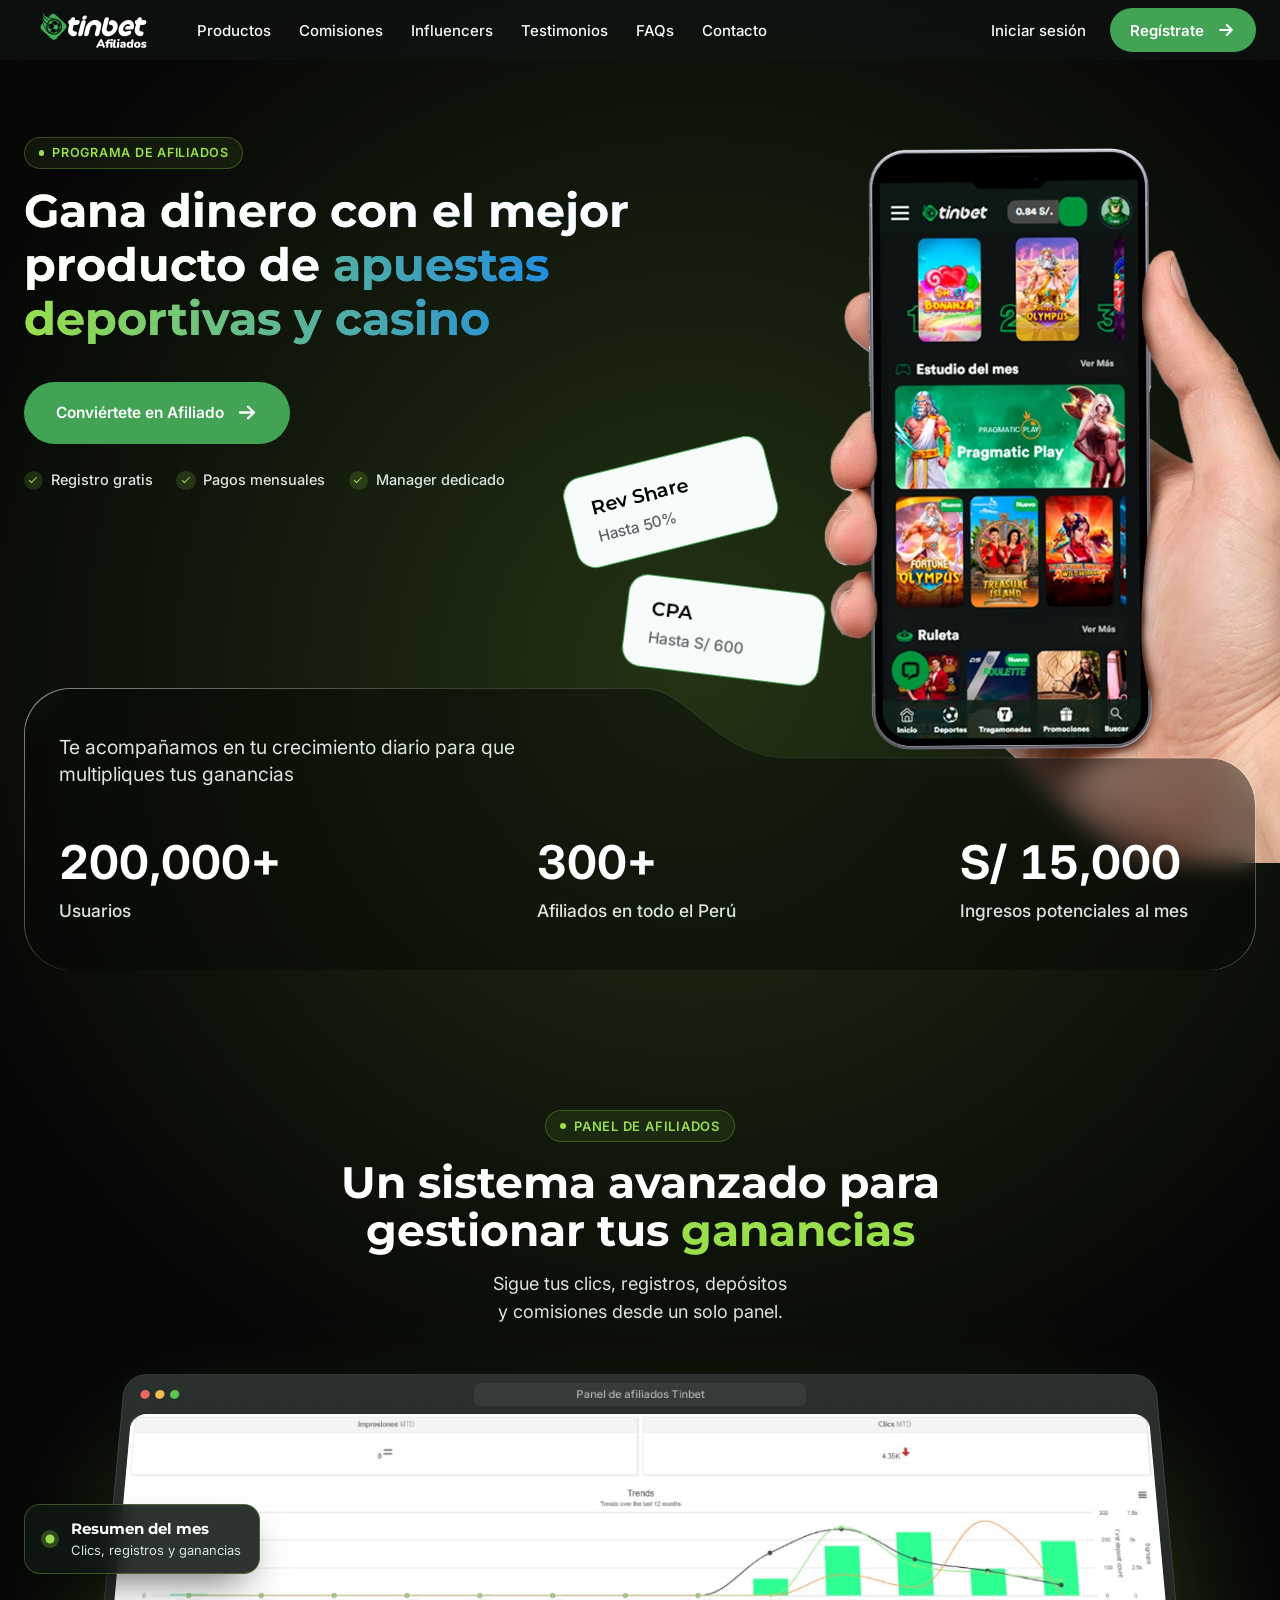
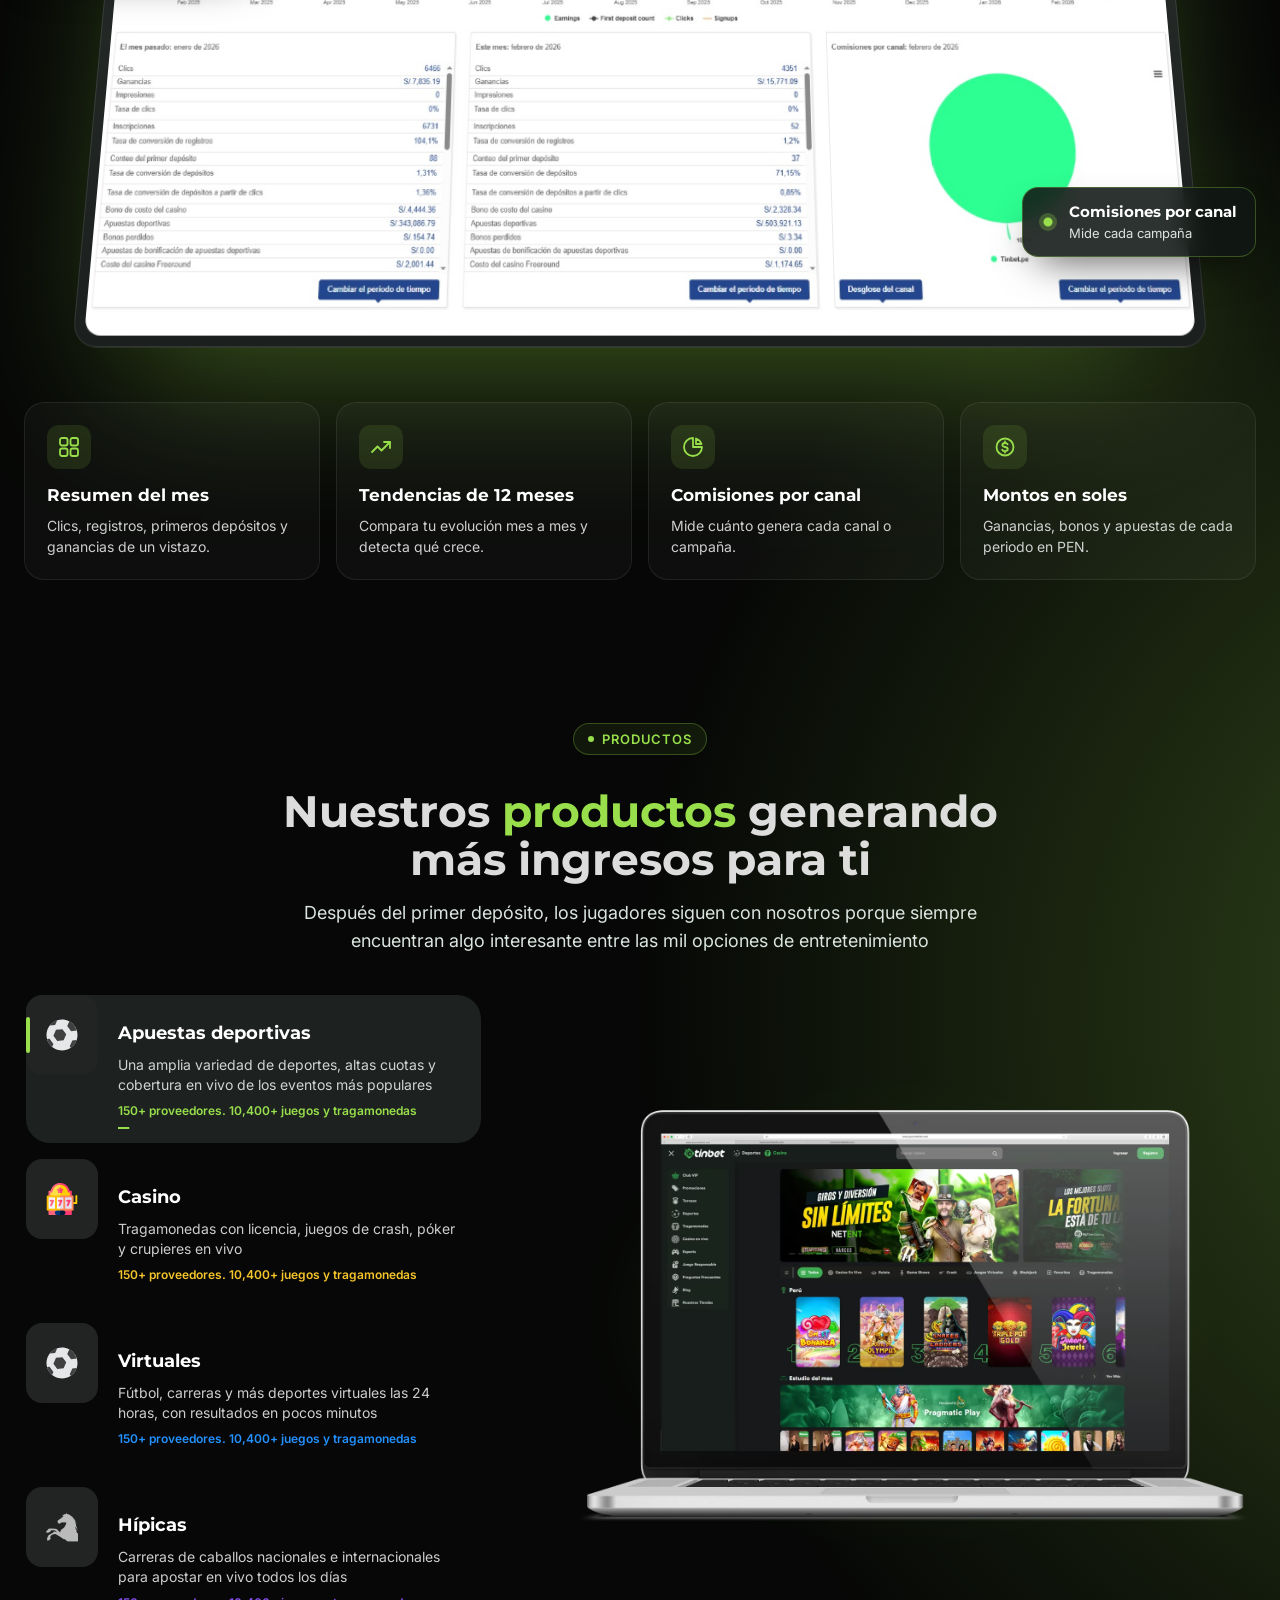
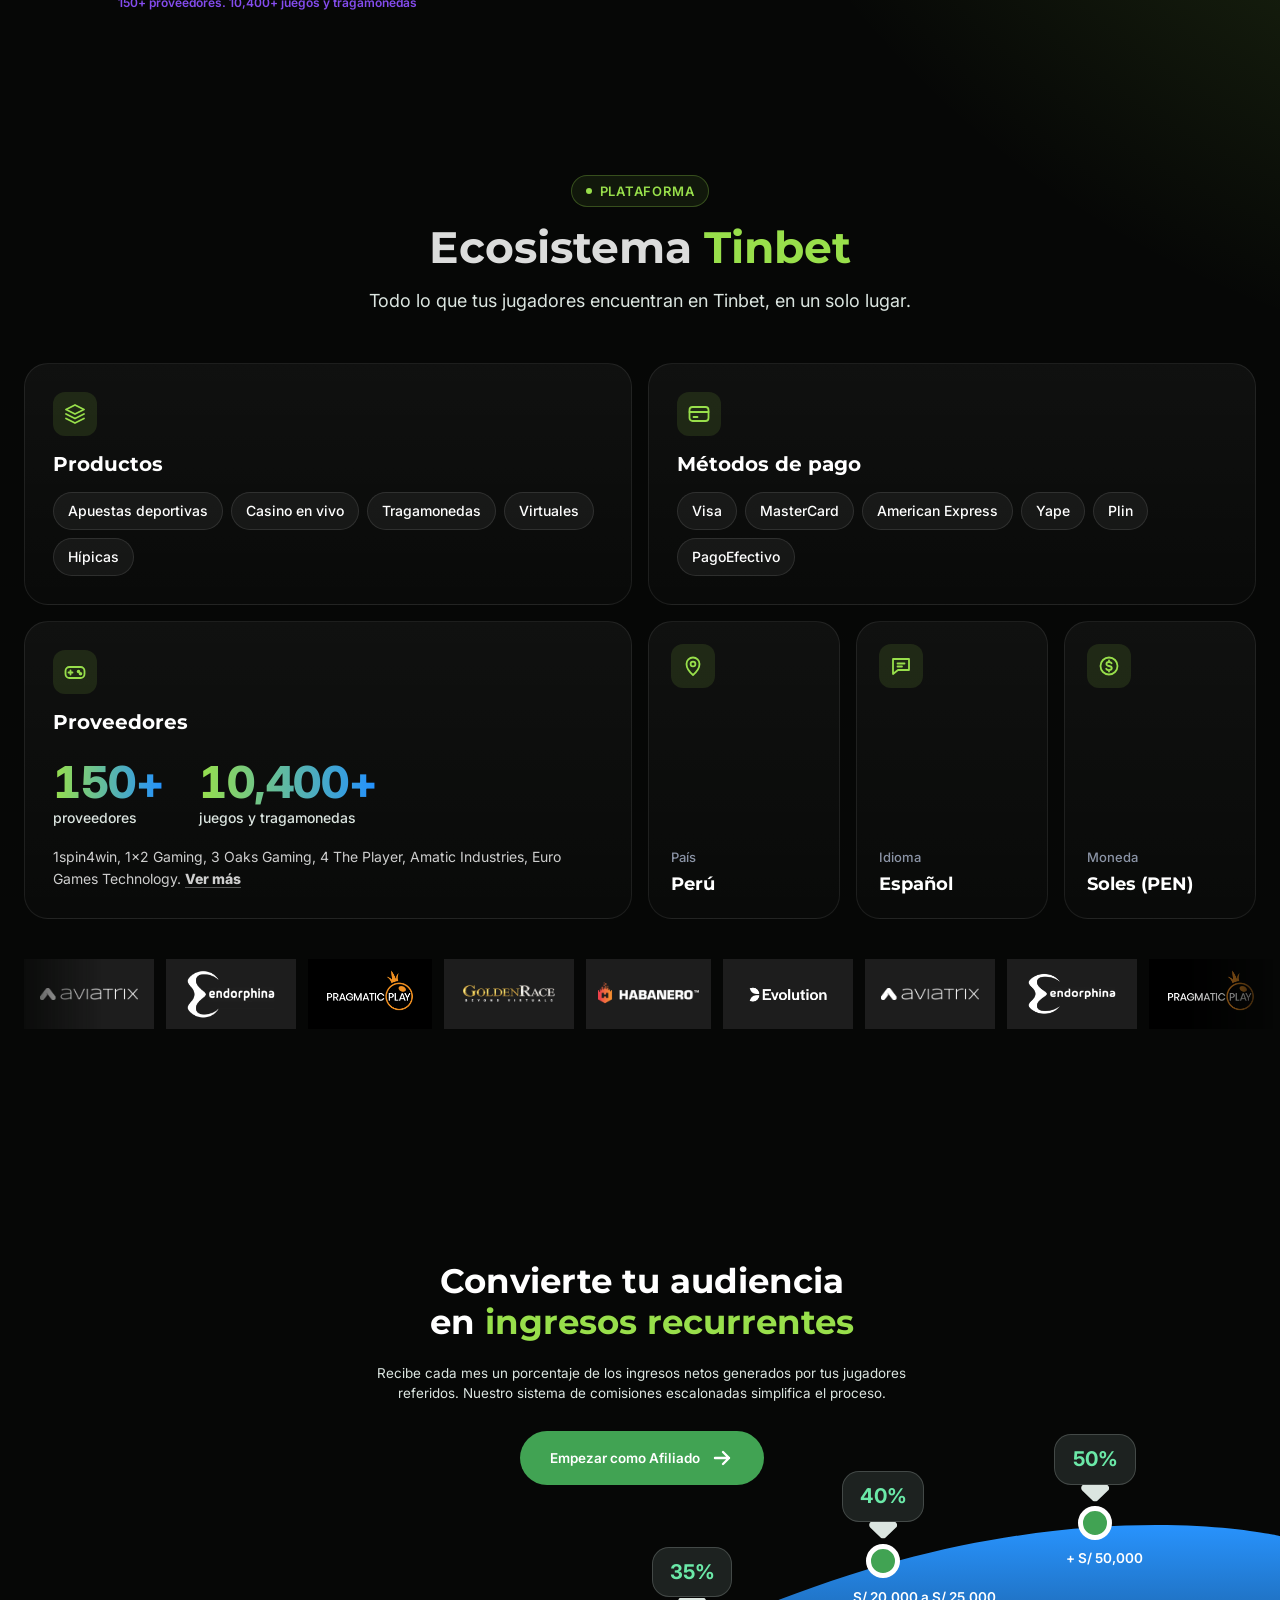
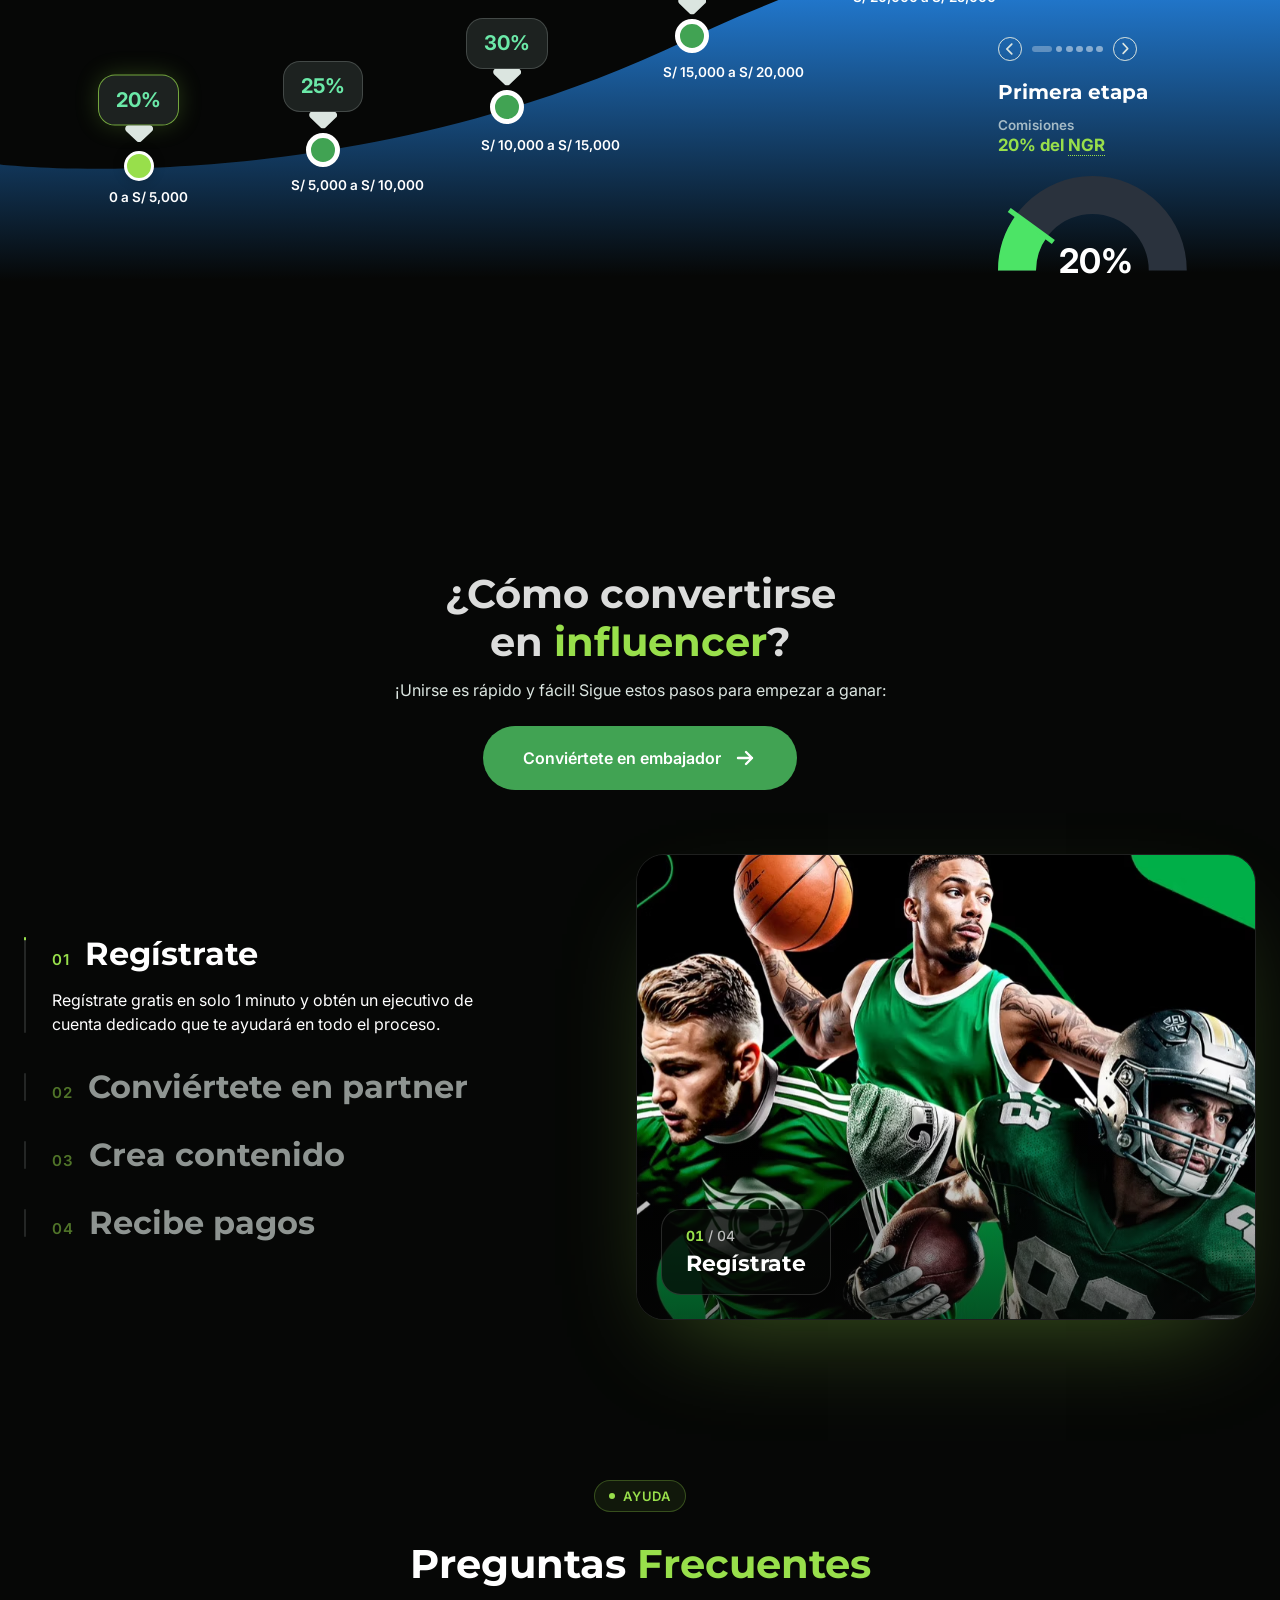
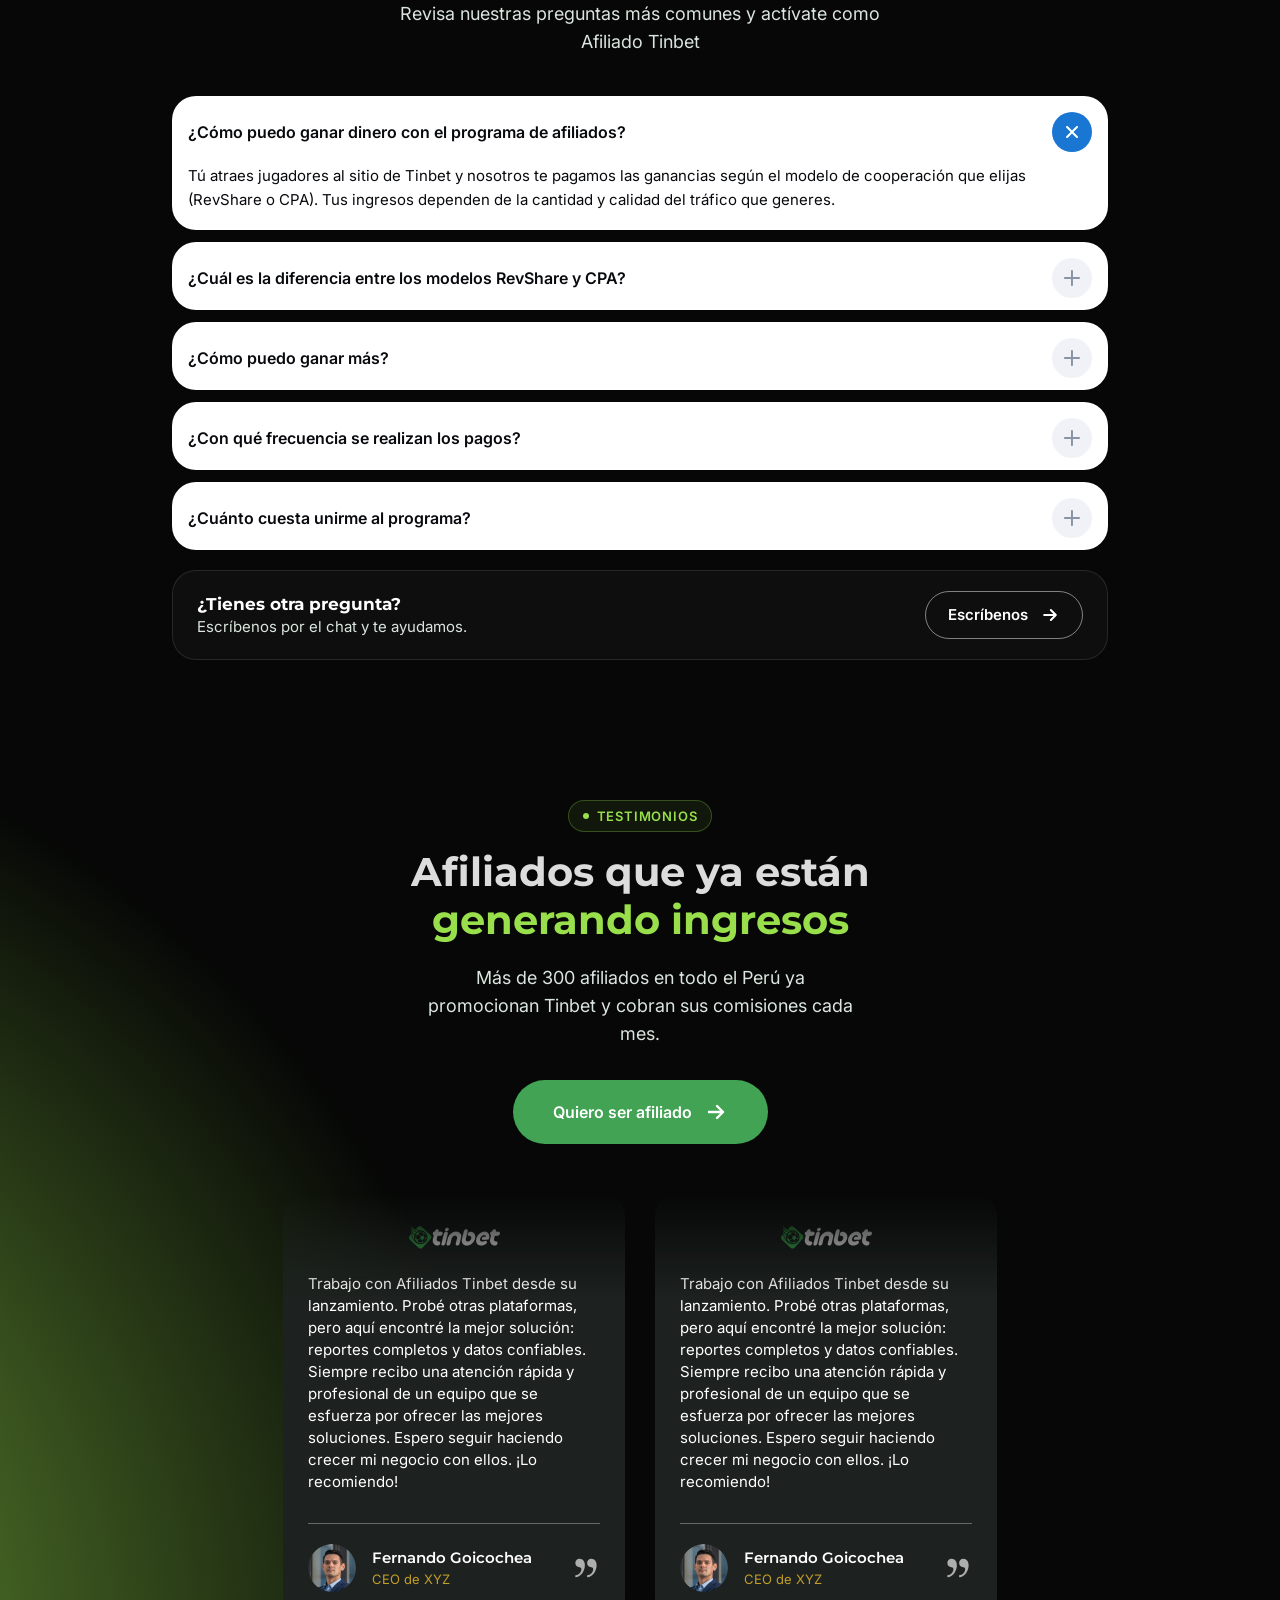
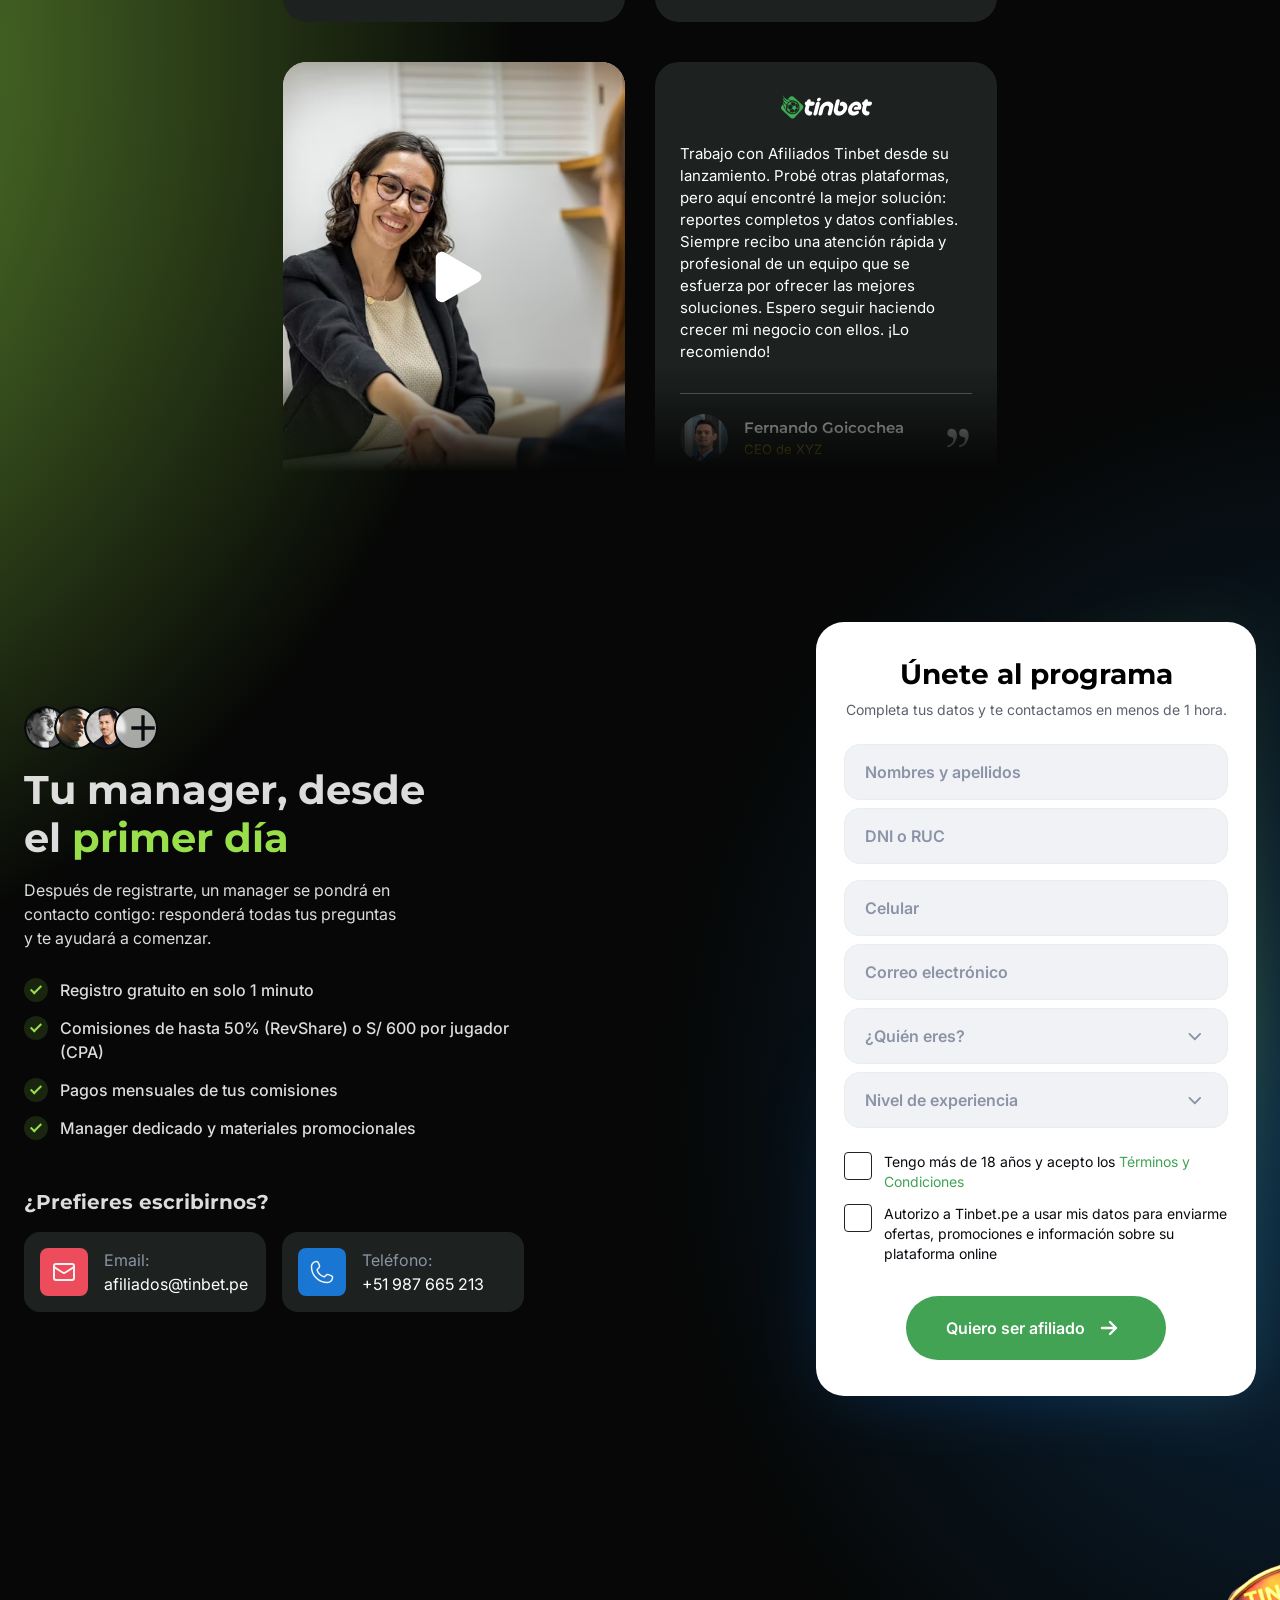
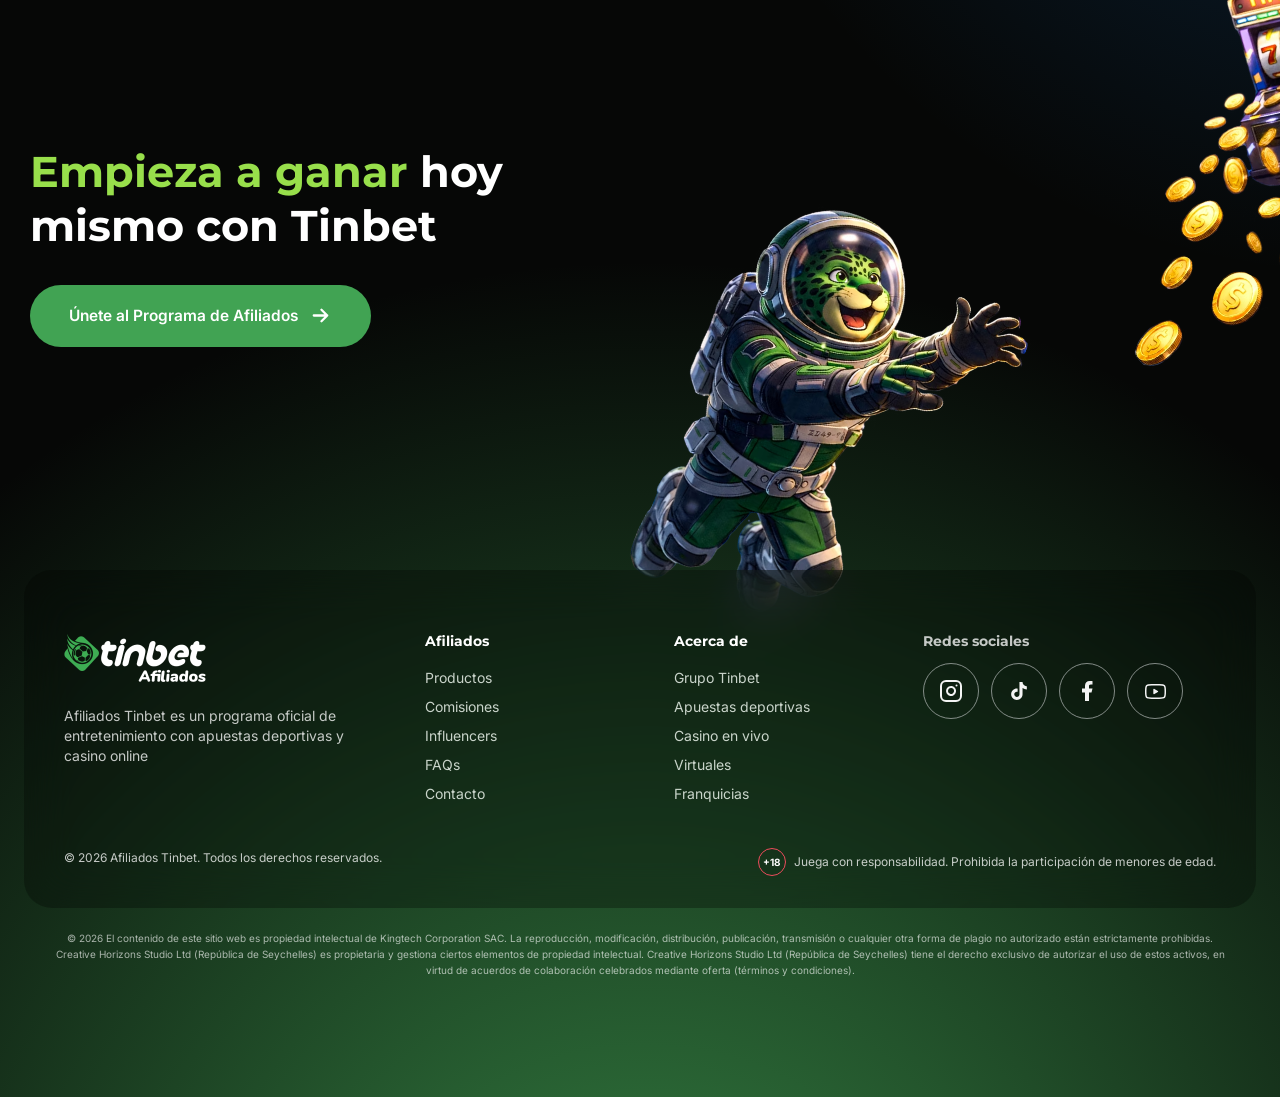
==== commit 84e1fa68: "Footer en acordeón, redes, modal de video y widget de Bitrix24 - Footer: en mobile los acordeones em" ====
--- a/index.html
+++ b/index.html
@@ -76,6 +76,12 @@
         },
         "email": "afiliados@tinbet.pe",
         "telephone": "+51 987 665 213",
+        "sameAs": [
+          "https://www.facebook.com/tinbet.pe.oficial",
+          "https://www.instagram.com/tinbet.oficial/",
+          "https://www.tiktok.com/@tiotinbet",
+          "https://www.youtube.com/@tinbetplay"
+        ],
         "contactPoint": [
           {
             "@type": "ContactPoint",
@@ -697,8 +703,8 @@
           </div>
         </div>
         <div class="faq__more" data-reveal>
-          <p class="faq__more-text"><strong>¿Tienes otra pregunta?</strong> Escríbenos por WhatsApp y te ayudamos.</p>
-          <a class="btn btn--outline faq__more-btn" href="https://wa.me/51987665213?text=Hola%2C%20tengo%20una%20pregunta%20sobre%20el%20programa%20de%20afiliados%20de%20Tinbet" target="_blank" rel="noopener">Escríbenos <img src="assets/icons/arrow-right.svg" alt="" width="20" height="20"></a>
+          <p class="faq__more-text"><strong>¿Tienes otra pregunta?</strong> Escríbenos por el chat y te ayudamos.</p>
+          <a class="btn btn--outline faq__more-btn" data-chat-open href="https://wa.me/51987665213?text=Hola%2C%20tengo%20una%20pregunta%20sobre%20el%20programa%20de%20afiliados%20de%20Tinbet" target="_blank" rel="noopener">Escríbenos <img src="assets/icons/arrow-right.svg" alt="" width="20" height="20"></a>
         </div>
       </div>
     </section>
@@ -727,6 +733,7 @@
                   <img class="testimonial__quote" src="assets/icons/quote.svg" alt="" width="28" height="28">
                 </footer>
               </article>
+              <!-- data-video: archivo subido (p. ej. assets/video/testimonio.mp4) o enlace de YouTube -->
               <button class="testimonial-video" type="button" aria-label="Ver video testimonial" data-video="">
                 <picture><source srcset="assets/img/testimonial-video.avif" type="image/avif"><img class="testimonial-video__img" src="assets/img/testimonial-video.jpg" alt="" width="860" height="573" loading="lazy" decoding="async"></picture>
                 <img class="testimonial-video__play" src="assets/icons/play.svg" alt="" width="64" height="64">
@@ -906,7 +913,7 @@
                 </ol>
               </div>
               <div class="form-success__actions">
-                <a class="btn btn--lg form-success__wa" href="https://wa.me/51987665213?text=Hola%2C%20acabo%20de%20registrarme%20como%20afiliado%20de%20Tinbet" target="_blank" rel="noopener"><img src="assets/icons/whatsapp.svg" alt="" width="22" height="22"> Escríbenos por WhatsApp</a>
+                <a class="btn btn--lg form-success__wa" data-chat-open href="https://wa.me/51987665213?text=Hola%2C%20acabo%20de%20registrarme%20como%20afiliado%20de%20Tinbet" target="_blank" rel="noopener">Chatea con nosotros <img src="assets/icons/arrow-right.svg" alt="" width="22" height="22"></a>
                 <a class="form-success__link" href="#faqs">Mientras tanto, revisa las preguntas frecuentes</a>
               </div>
             </div>
@@ -946,8 +953,8 @@
           </picture>
           <p>Afiliados Tinbet es un programa oficial de entretenimiento con apuestas deportivas y casino online</p>
         </div>
-        <nav class="footer__col is-open" data-accordion aria-label="Afiliados">
-          <button class="footer__col-title" type="button" aria-expanded="true" aria-controls="footer-afiliados">Afiliados <img src="assets/icons/plus-solid.svg" alt="" width="24" height="24"></button>
+        <nav class="footer__col" data-accordion aria-label="Afiliados">
+          <button class="footer__col-title" type="button" aria-expanded="false" aria-controls="footer-afiliados">Afiliados <img src="assets/icons/plus-solid.svg" alt="" width="24" height="24"></button>
           <ul class="footer__links" id="footer-afiliados">
             <li><a href="#productos">Productos</a></li>
             <li><a href="#comisiones">Comisiones</a></li>
@@ -973,10 +980,10 @@
         <div class="footer__social">
           <p class="footer__social-title">Redes sociales</p>
           <div class="footer__icons">
-            <a href="#" aria-label="Instagram de Tinbet" target="_blank" rel="noopener"><img src="assets/icons/instagram.svg" alt="" width="24" height="24"></a>
-            <a href="#" aria-label="TikTok de Tinbet" target="_blank" rel="noopener"><img src="assets/icons/tiktok.svg" alt="" width="24" height="24"></a>
-            <a href="#" aria-label="Facebook de Tinbet" target="_blank" rel="noopener"><img src="assets/icons/facebook.svg" alt="" width="24" height="24"></a>
-            <a href="#" aria-label="YouTube de Tinbet" target="_blank" rel="noopener"><img class="footer__yt" src="assets/icons/youtube.svg" alt="" width="22" height="16"></a>
+            <a href="https://www.instagram.com/tinbet.oficial/" aria-label="Instagram de Tinbet (@tinbet.oficial)" target="_blank" rel="noopener"><img src="assets/icons/instagram.svg" alt="" width="24" height="24"></a>
+            <a href="https://www.tiktok.com/@tiotinbet" aria-label="TikTok de Tinbet (@tiotinbet)" target="_blank" rel="noopener"><img src="assets/icons/tiktok.svg" alt="" width="24" height="24"></a>
+            <a href="https://www.facebook.com/tinbet.pe.oficial" aria-label="Facebook de Tinbet" target="_blank" rel="noopener"><img src="assets/icons/facebook.svg" alt="" width="24" height="24"></a>
+            <a href="https://www.youtube.com/@tinbetplay" aria-label="YouTube de Tinbet (@tinbetplay)" target="_blank" rel="noopener"><img class="footer__yt" src="assets/icons/youtube.svg" alt="" width="22" height="16"></a>
           </div>
         </div>
         <p class="footer__copy">© 2026 Afiliados Tinbet. Todos los derechos reservados.</p>
@@ -991,9 +998,13 @@
   <!-- Registro fijo en mobile: aparece tras el hero y se oculta al llegar al formulario -->
   <a class="btn sticky-cta" href="https://www.tinbet.pe/es/register" data-register-link>Regístrate gratis <img src="assets/icons/arrow-right.svg" alt="" width="20" height="20"></a>
 
-  <a class="whatsapp" href="https://wa.me/51987665213?text=Hola%2C%20quiero%20ser%20afiliado%20de%20Tinbet" target="_blank" rel="noopener" aria-label="Escríbenos por WhatsApp">
-    <span class="whatsapp__label" aria-hidden="true">¿Hablamos?</span>
-    <img src="assets/icons/whatsapp.svg" alt="" width="43" height="44">
-  </a>
+  <!-- Bitrix24: widget de contacto (WhatsApp y otros canales) de tinbet.bitrix24.es.
+       Reemplaza al botón flotante de WhatsApp. Se configura desde Bitrix24 › CRM › Widget del sitio. -->
+  <script>
+    (function(w,d,u){
+      var s=d.createElement('script');s.async=true;s.src=u+'?'+(Date.now()/60000|0);
+      var h=d.getElementsByTagName('script')[0];h.parentNode.insertBefore(s,h);
+    })(window,document,'https://cdn.bitrix24.es/b31913245/crm/site_button/loader_3_2rhzz2.js');
+  </script>
 </body>
 </html>
--- a/css/styles.css
+++ b/css/styles.css
@@ -271,30 +271,14 @@
 .stats__value { font: 700 48px/56px var(--font-body); color: #fff; }
 .stats__label { font: 500 18px/28px var(--font-body); color: var(--text-soft); }
 
-/* WhatsApp flotante */
-.whatsapp {
-  position: fixed; right: 41px; bottom: 40px; z-index: 45;
-  width: 74px; height: 74px; border-radius: 54px;
-  background: var(--green);
-  display: flex; align-items: center; justify-content: center;
-  transition: transform 0.2s ease;
-}
-.whatsapp:hover { transform: scale(1.06); }
-.whatsapp__label {
-  position: absolute; right: calc(100% + 14px); top: 50%; translate: 8px -50%;
-  padding: 8px 14px; border-radius: 12px; background: #fff; color: var(--bg);
-  font: 600 14px/20px var(--font-body); white-space: nowrap; pointer-events: none;
-  box-shadow: 0 8px 24px rgba(0, 0, 0, 0.3);
-  opacity: 0; transition: opacity 0.25s ease, translate 0.25s var(--ease-out);
-}
-.whatsapp:hover .whatsapp__label,
-.whatsapp:focus-visible .whatsapp__label { opacity: 1; translate: 0 -50%; }
 .sticky-cta { display: none; }
+/* Widget de Bitrix24: se oculta mientras hay un modal o el menú mobile abiertos */
+.b24-widget-button-wrapper { transition: opacity 0.25s ease, visibility 0.25s; }
+.has-overlay .b24-widget-button-wrapper { opacity: 0; visibility: hidden; pointer-events: none; }
 .dots { display: none; } /* puntos de carrusel: solo en mobile */
 /* copias para el bucle infinito: productos y testimonios solo son carrusel en mobile */
 .products__list > [data-loop-clone],
 .testimonials__track > [data-loop-clone] { display: none; }
-.whatsapp img { width: 43px; height: 44px; }
 
 /* =========================================================
    DASHBOARD
@@ -1066,15 +1050,11 @@
   .stats__value { font-size: 30px; line-height: 36px; }
   .stats__label { font: 600 14px/20px var(--font-body); color: rgba(255, 255, 255, 0.76); }
 
-  .whatsapp {
-    right: 12px; bottom: 24px; width: 64px; height: 64px;
-    background: linear-gradient(180deg, #41a353, #22512a);
-    box-shadow: 0 4px 32px rgba(29, 34, 32, 0.56);
-  }
-  .whatsapp img { width: 36px; height: 37px; }
-  .whatsapp__label { display: none; }
-
-  /* Registro fijo: a la izquierda del botón de WhatsApp */
+  /* Widget de Bitrix24 en la esquina, alineado con el botón fijo de registro
+     (Bitrix lo ubica a 50px de los bordes y lo superponía) */
+  .b24-widget-button-wrapper.b24-widget-button-position-bottom-right { right: 12px !important; bottom: 23px !important; }
+
+  /* Registro fijo: a la izquierda del widget de contacto */
   .sticky-cta {
     display: inline-flex; position: fixed; left: 12px; bottom: 28px; z-index: 44;
     width: min(100% - 100px, 420px); height: 56px; padding: 0 24px; justify-content: space-between;
@@ -1331,16 +1311,33 @@
   .footer__legal { margin: 0; padding: 0 max(12px, (100% - 600px) / 2) 32px; background: rgba(0, 0, 0, 0.2); text-align: left; }
 }
 
-/* Video testimonial sin URL configurada: sin affordance de click */
-.testimonial-video[data-video=""] { cursor: default; }
 
 /* Modal de video */
-.video-modal { position: fixed; inset: 0; z-index: 150; display: flex; align-items: center; justify-content: center; padding: 24px; background: rgba(0, 0, 0, 0.8); }
+.video-modal {
+  position: fixed; inset: 0; z-index: 150; display: flex; align-items: center; justify-content: center; padding: 72px 16px 24px;
+  background: rgba(6, 7, 6, 0.9); -webkit-backdrop-filter: blur(8px); backdrop-filter: blur(8px);
+}
 .video-modal[hidden] { display: none; }
-.video-modal__frame { width: min(960px, 100%); aspect-ratio: 16 / 9; border-radius: 16px; overflow: hidden; background: #000; }
+/* 16:9 que entra completo en pantalla, a lo ancho o a lo alto */
+.video-modal__frame {
+  width: min(1040px, 100%, (100vh - 120px) * 16 / 9); aspect-ratio: 16 / 9;
+  border-radius: 20px; overflow: hidden; background: #000; box-shadow: 0 40px 100px rgba(0, 0, 0, 0.6);
+}
+/* videos verticales (celular o YouTube Shorts) */
+.video-modal__frame.is-vertical { width: min(440px, 100%, (100vh - 120px) * 9 / 16); aspect-ratio: 9 / 16; }
 .video-modal__frame iframe,
-.video-modal__frame video { width: 100%; height: 100%; border: 0; display: block; }
-.video-modal__close { position: absolute; top: 16px; right: 16px; width: 48px; height: 48px; border-radius: 50%; background: rgba(255, 255, 255, 0.12); color: #fff; font-size: 24px; }
+.video-modal__frame video { width: 100%; height: 100%; border: 0; display: block; background: #000; }
+.video-modal__empty {
+  position: relative; width: 100%; height: 100%; display: flex; align-items: flex-end; justify-content: center; padding: 32px;
+  background: #1d2220 center / cover no-repeat;
+}
+.video-modal__empty::before { content: ""; position: absolute; inset: 0; background: linear-gradient(180deg, rgba(6, 7, 6, 0.2), rgba(6, 7, 6, 0.85)); }
+.video-modal__empty p { position: relative; padding: 12px 20px; border-radius: 840px; background: rgba(6, 7, 6, 0.75); font: 600 16px/22px var(--font-body); color: #fff; text-align: center; }
+.video-modal__close {
+  position: absolute; top: 16px; right: 16px; width: 48px; height: 48px; border-radius: 50%;
+  background: rgba(255, 255, 255, 0.12); color: #fff; font-size: 22px; transition: background-color 0.2s ease;
+}
+.video-modal__close:hover { background: rgba(255, 255, 255, 0.24); }
 
 /* Visor de la captura del panel */
 .zoom-modal {
--- a/css/motion.css
+++ b/css/motion.css
@@ -56,7 +56,11 @@
 .dash-badge--a { animation: bob 5.5s ease-in-out infinite; }
 .dash-badge--b { animation: bob 6.5s ease-in-out -2s infinite; }
 @keyframes zoom-in { from { opacity: 0; scale: 0.94; } }
-.zoom-modal { animation: fade-in 0.25s ease; }
+.zoom-modal,
+.video-modal { animation: fade-in 0.25s ease; }
+.video-modal__frame { animation: zoom-in 0.4s var(--ease-out); }
+/* acordeones del footer (mobile): la lista entra suave al abrir */
+.footer__col.is-open .footer__links { animation: reveal-up 0.4s var(--ease-out); }
 .zoom-modal__scroller { animation: zoom-in 0.4s var(--ease-out); }
 
 /* ---------- Productos: cambio de producto ---------- */
@@ -150,12 +154,6 @@
 .cta__piece--coins { animation: drift-b 5.5s ease-in-out -1.5s infinite; }
 .cta__m-piece--astro { animation: drift-y 7s ease-in-out infinite; }
 .cta__m-piece--coins { animation: drift-y 5.5s ease-in-out -1.5s infinite; }
-
-/* ---------- WhatsApp: entrada y pulso ---------- */
-@keyframes wa-pulse { from { scale: 1; opacity: 0.5; } to { scale: 1.6; opacity: 0; } }
-.whatsapp { isolation: isolate; }
-.whatsapp::before { content: ""; position: absolute; inset: 0; z-index: -1; border-radius: inherit; background: inherit; animation: wa-pulse 2.8s ease-out infinite; }
-.js .whatsapp { animation: pop 0.6s var(--ease-spring) 1.4s backwards; }
 
 /* ---------- Footer ---------- */
 .footer__links a {
@@ -200,5 +198,5 @@
   .providers.is-marquee { overflow-x: auto; -webkit-mask-image: none; mask-image: none; }
   .providers.is-marquee .providers__track,
   .testimonials__grid.is-marquee .testimonials__track { animation: none; }
-  .form-glow, .whatsapp::before, .testimonial-video__play { animation: none; }
-}
+  .form-glow, .testimonial-video__play { animation: none; }
+}
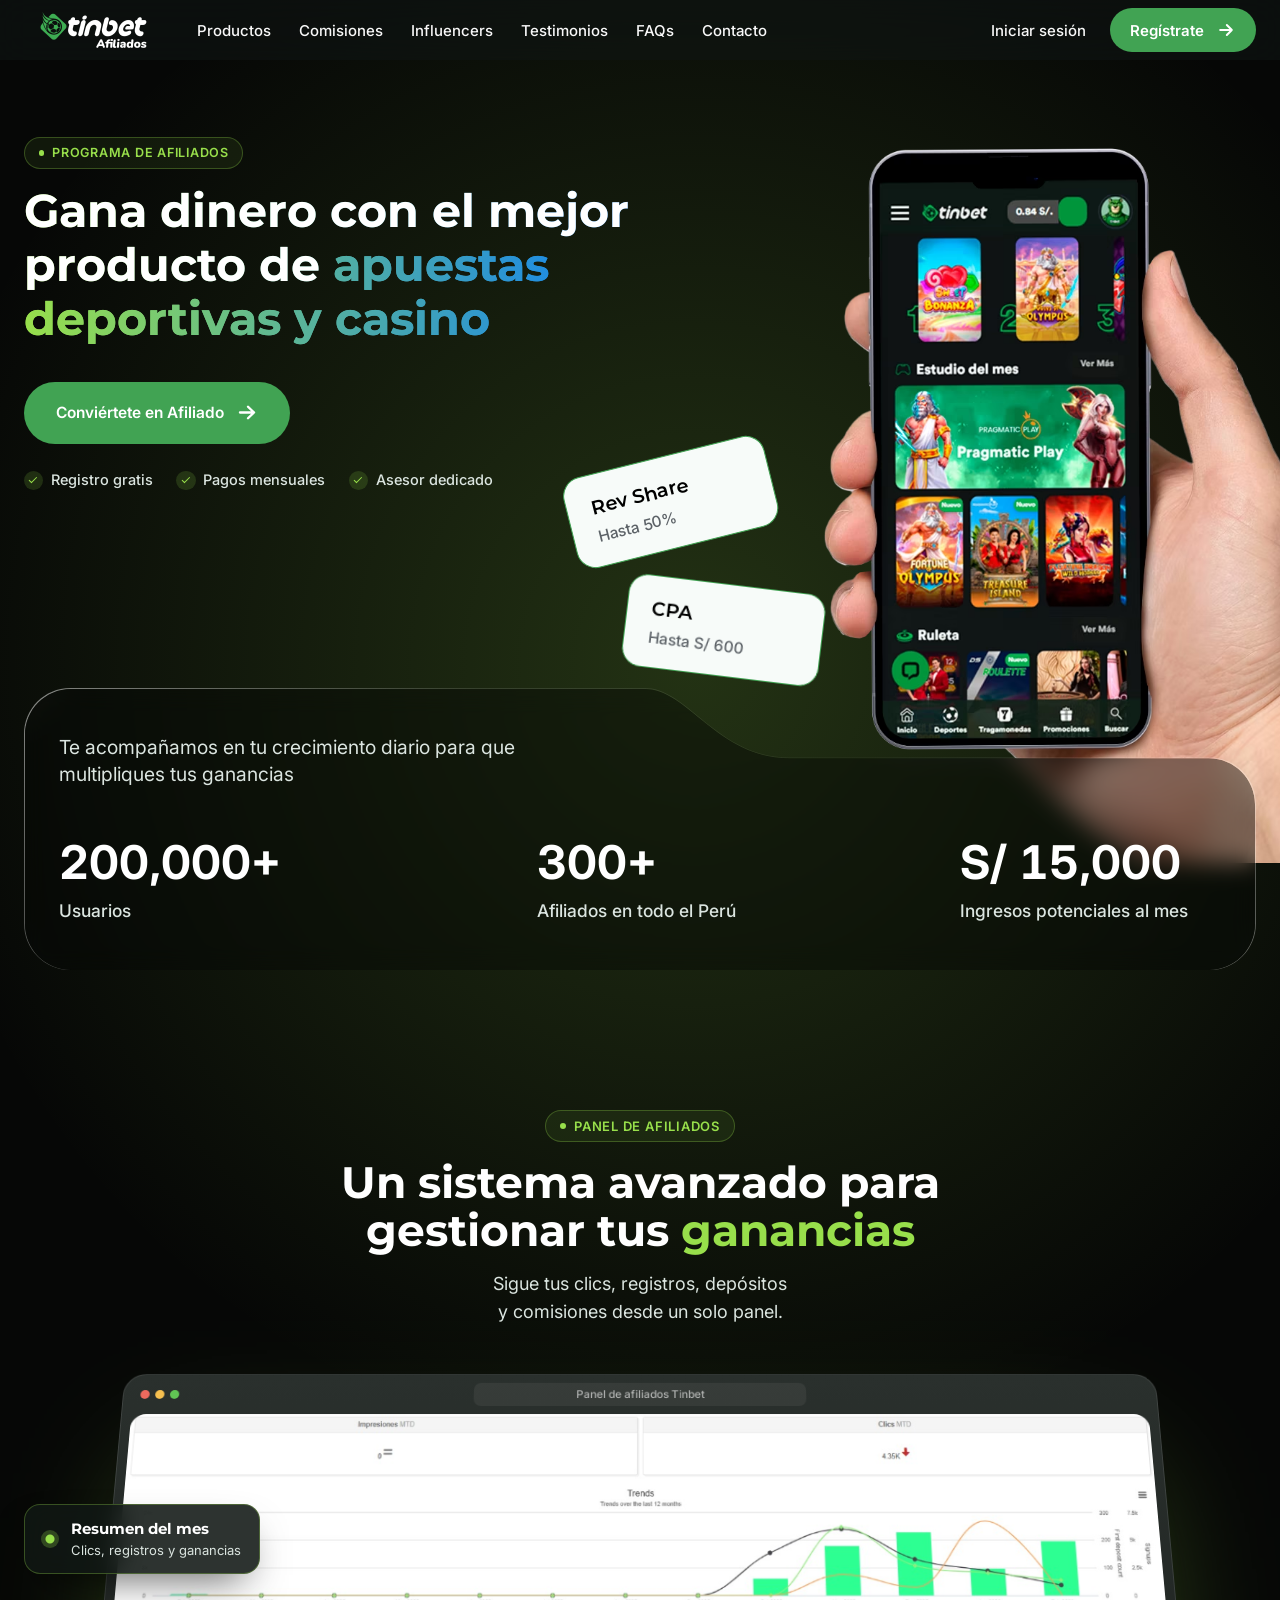
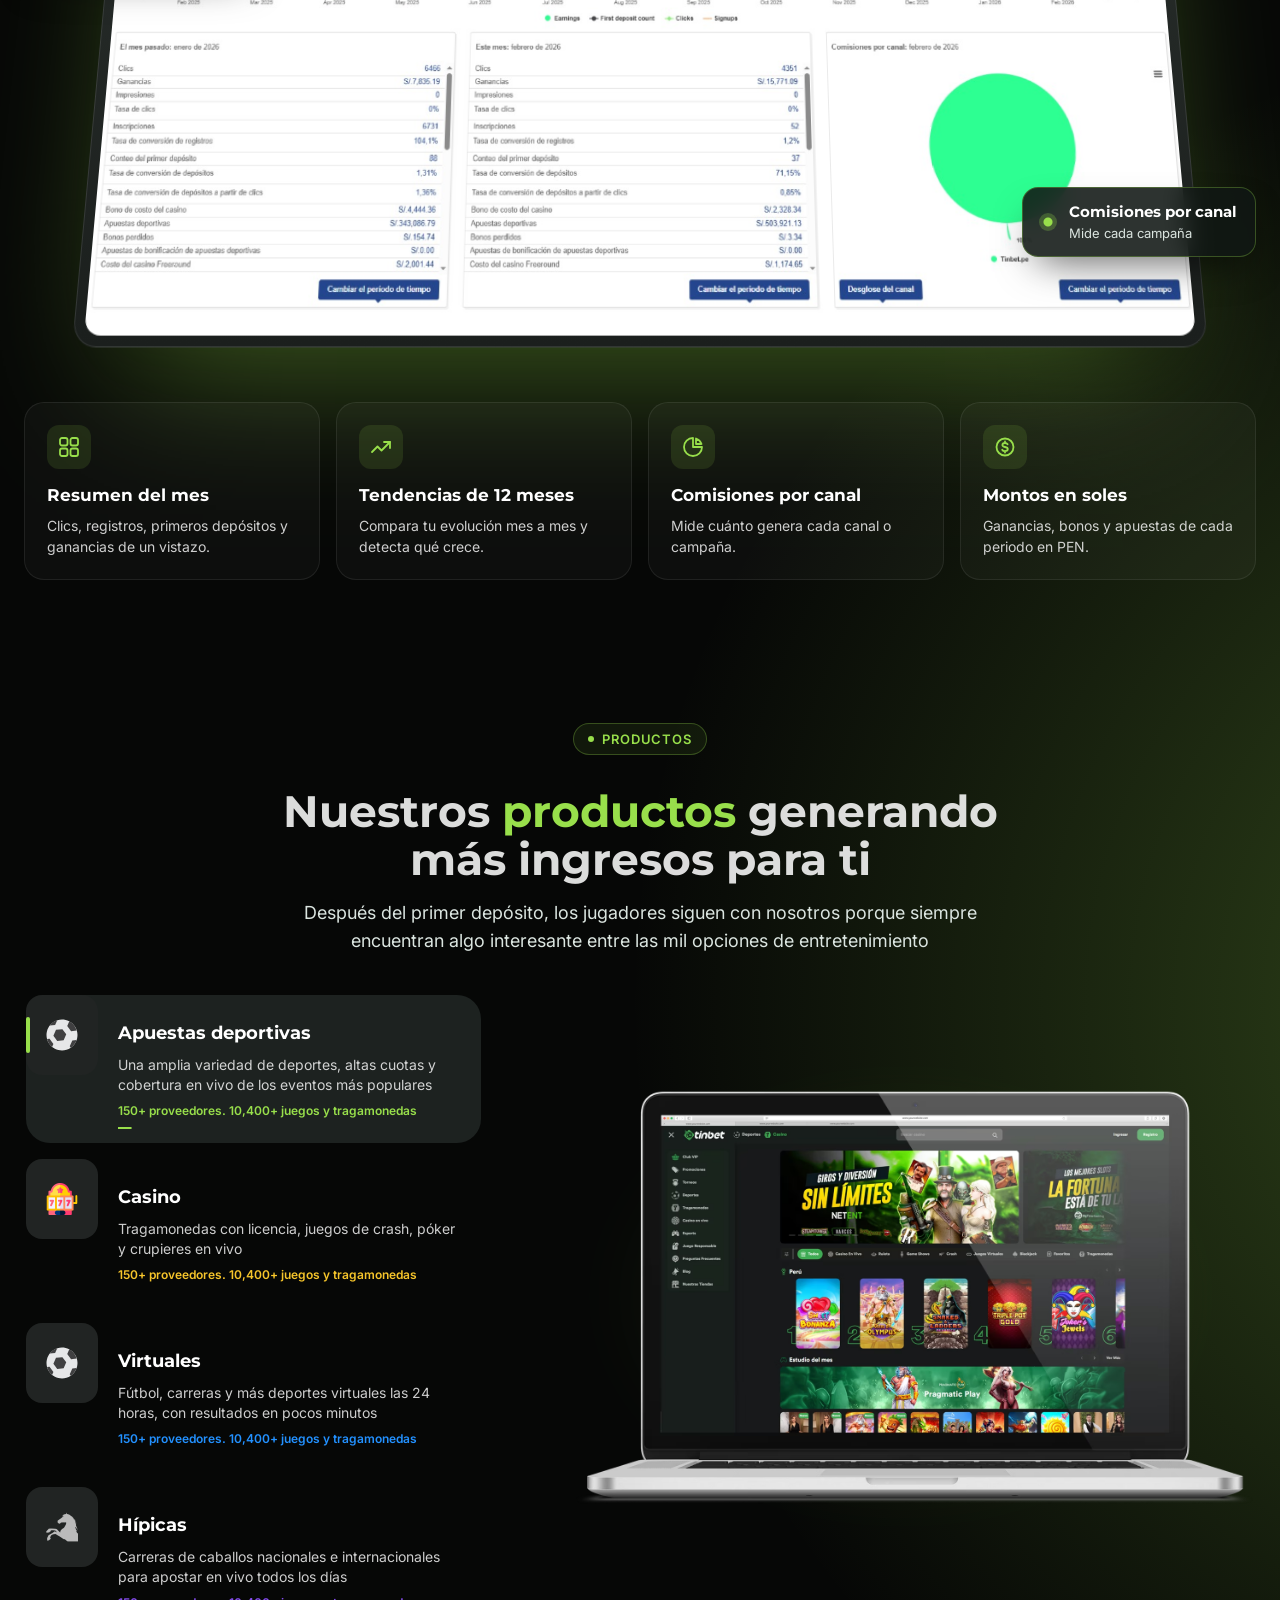
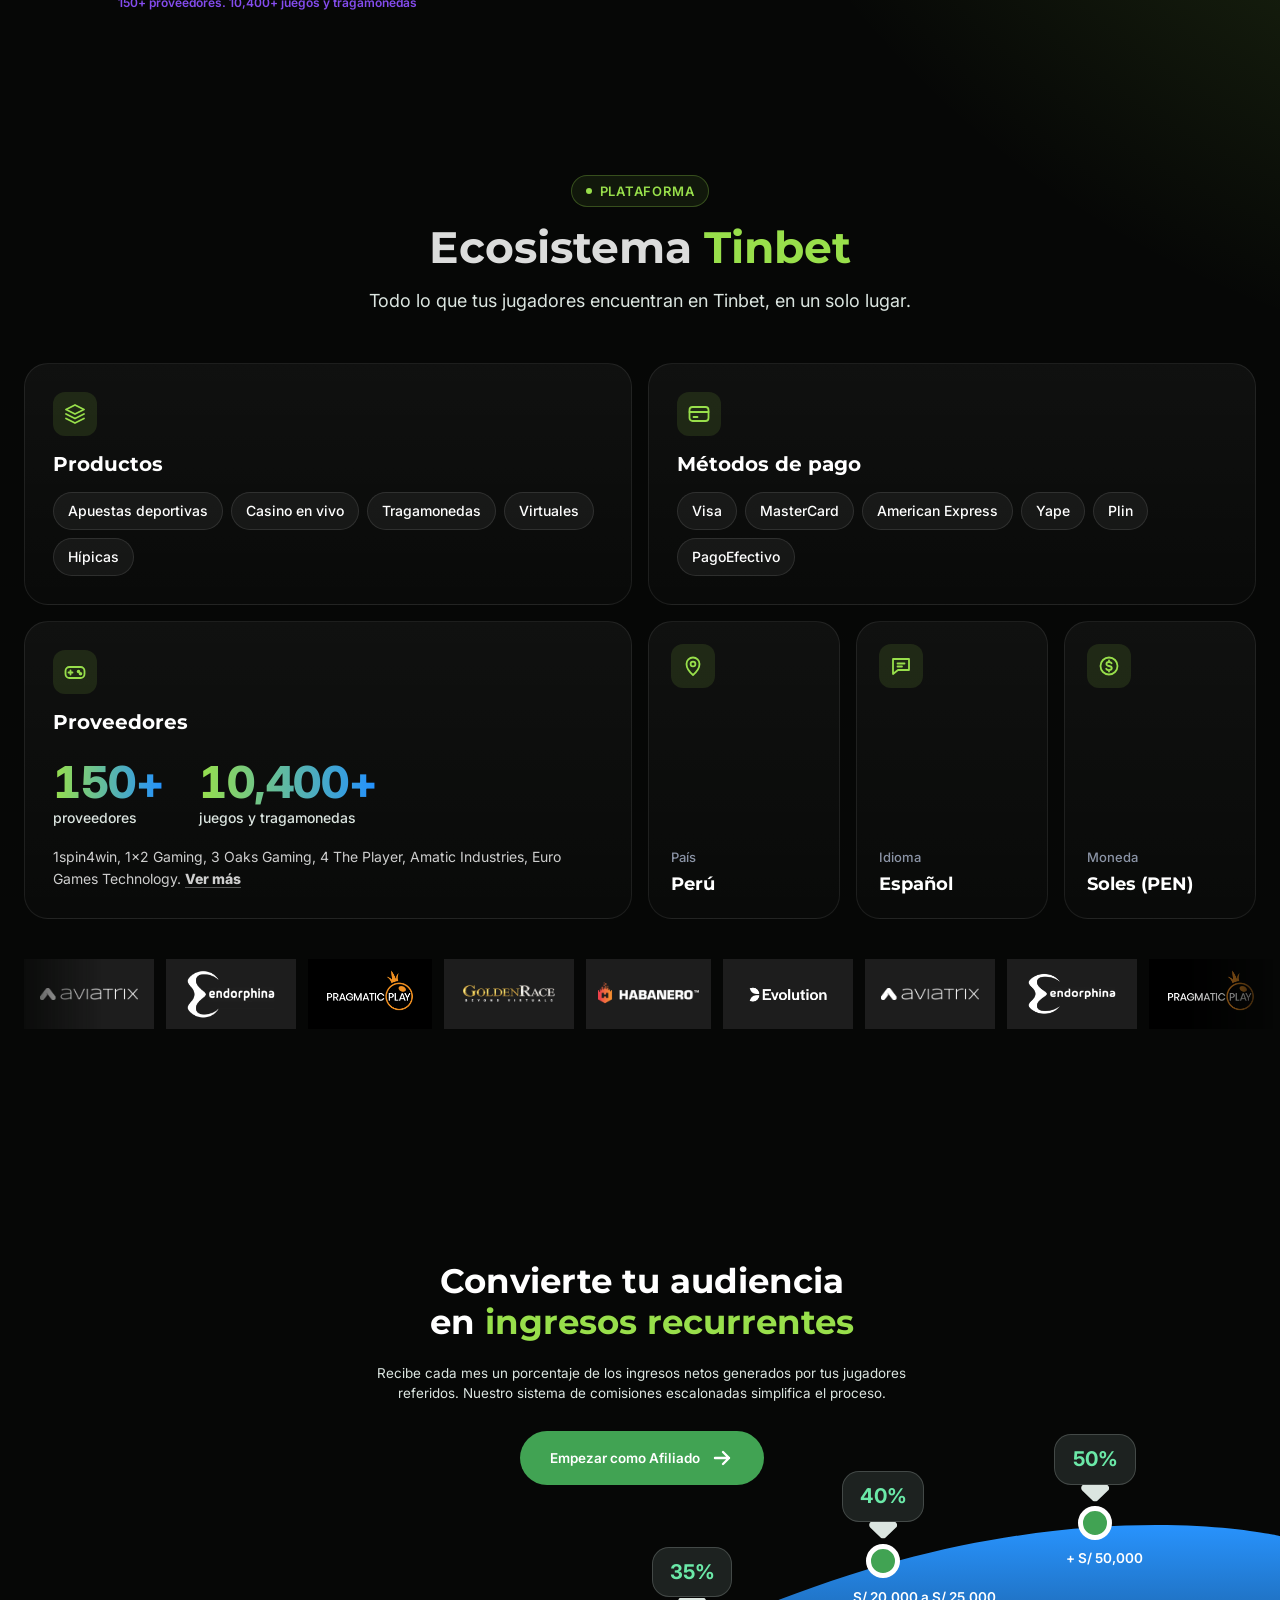
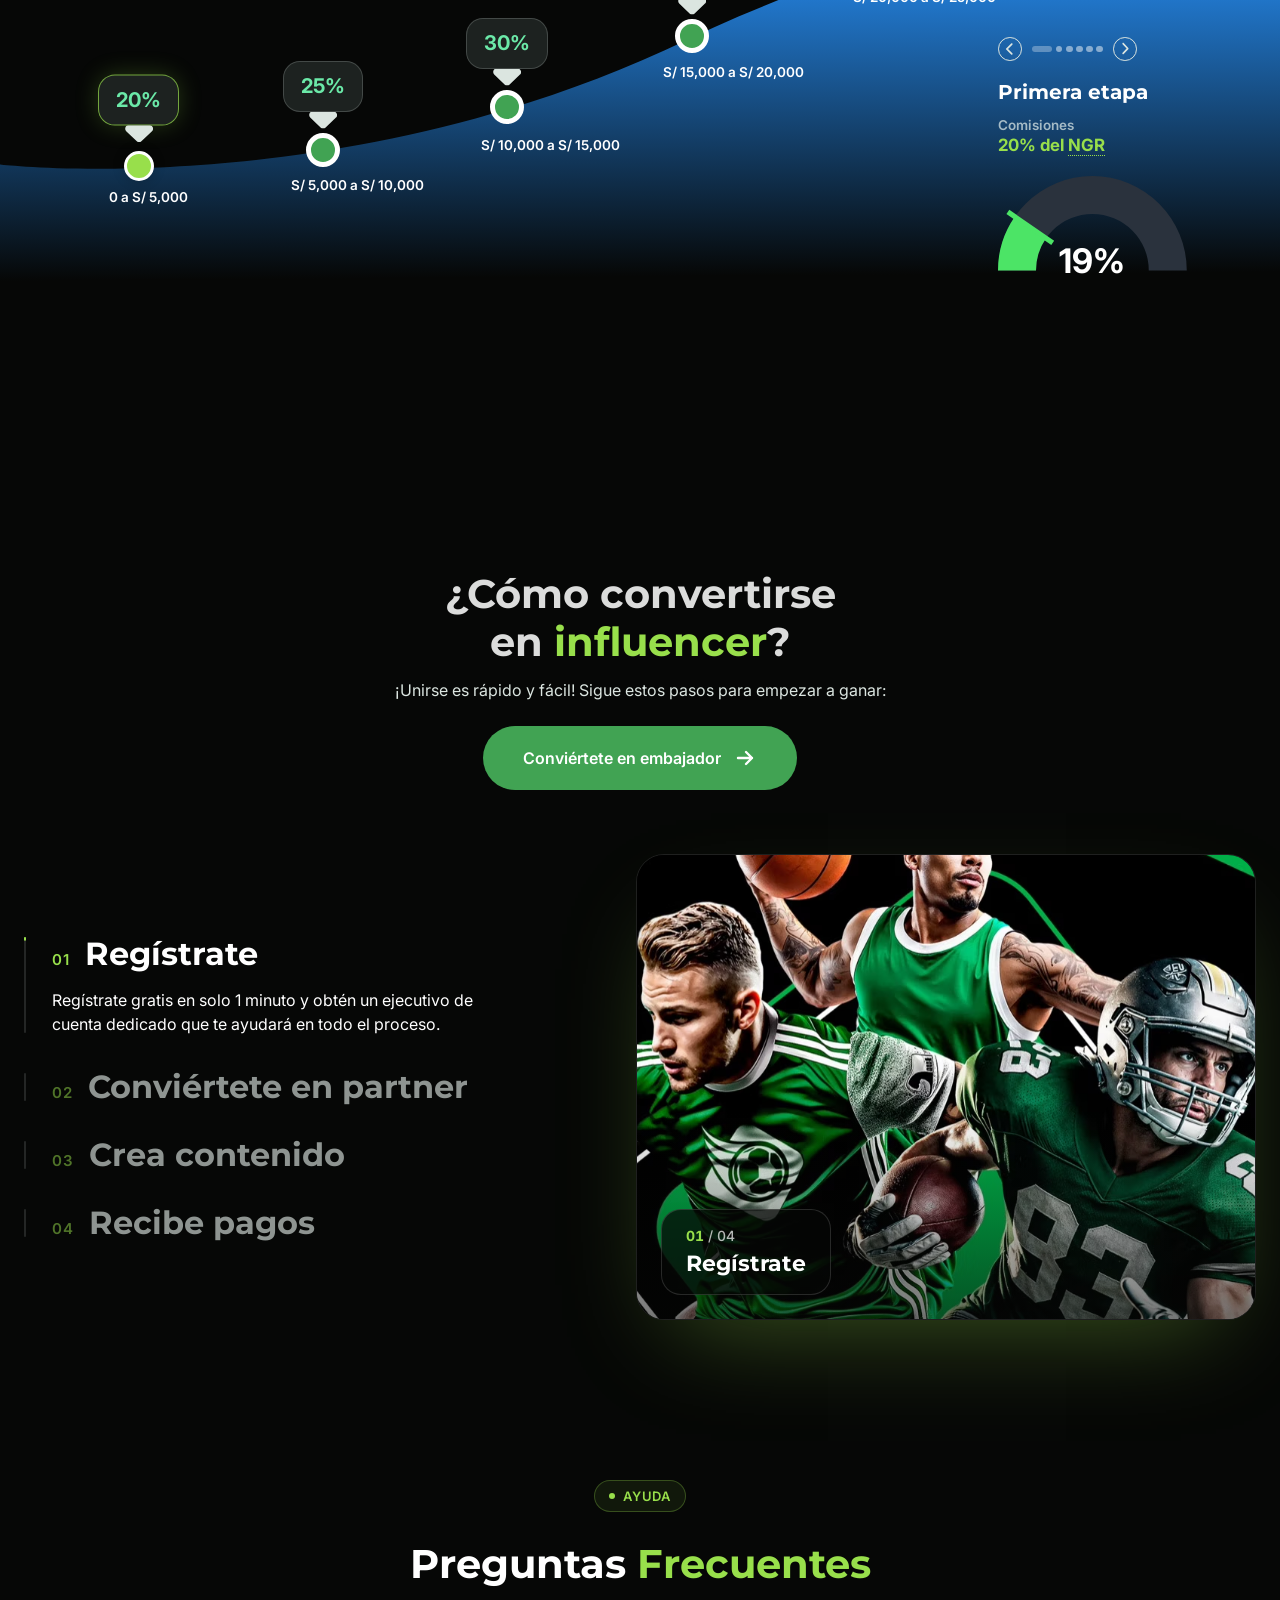
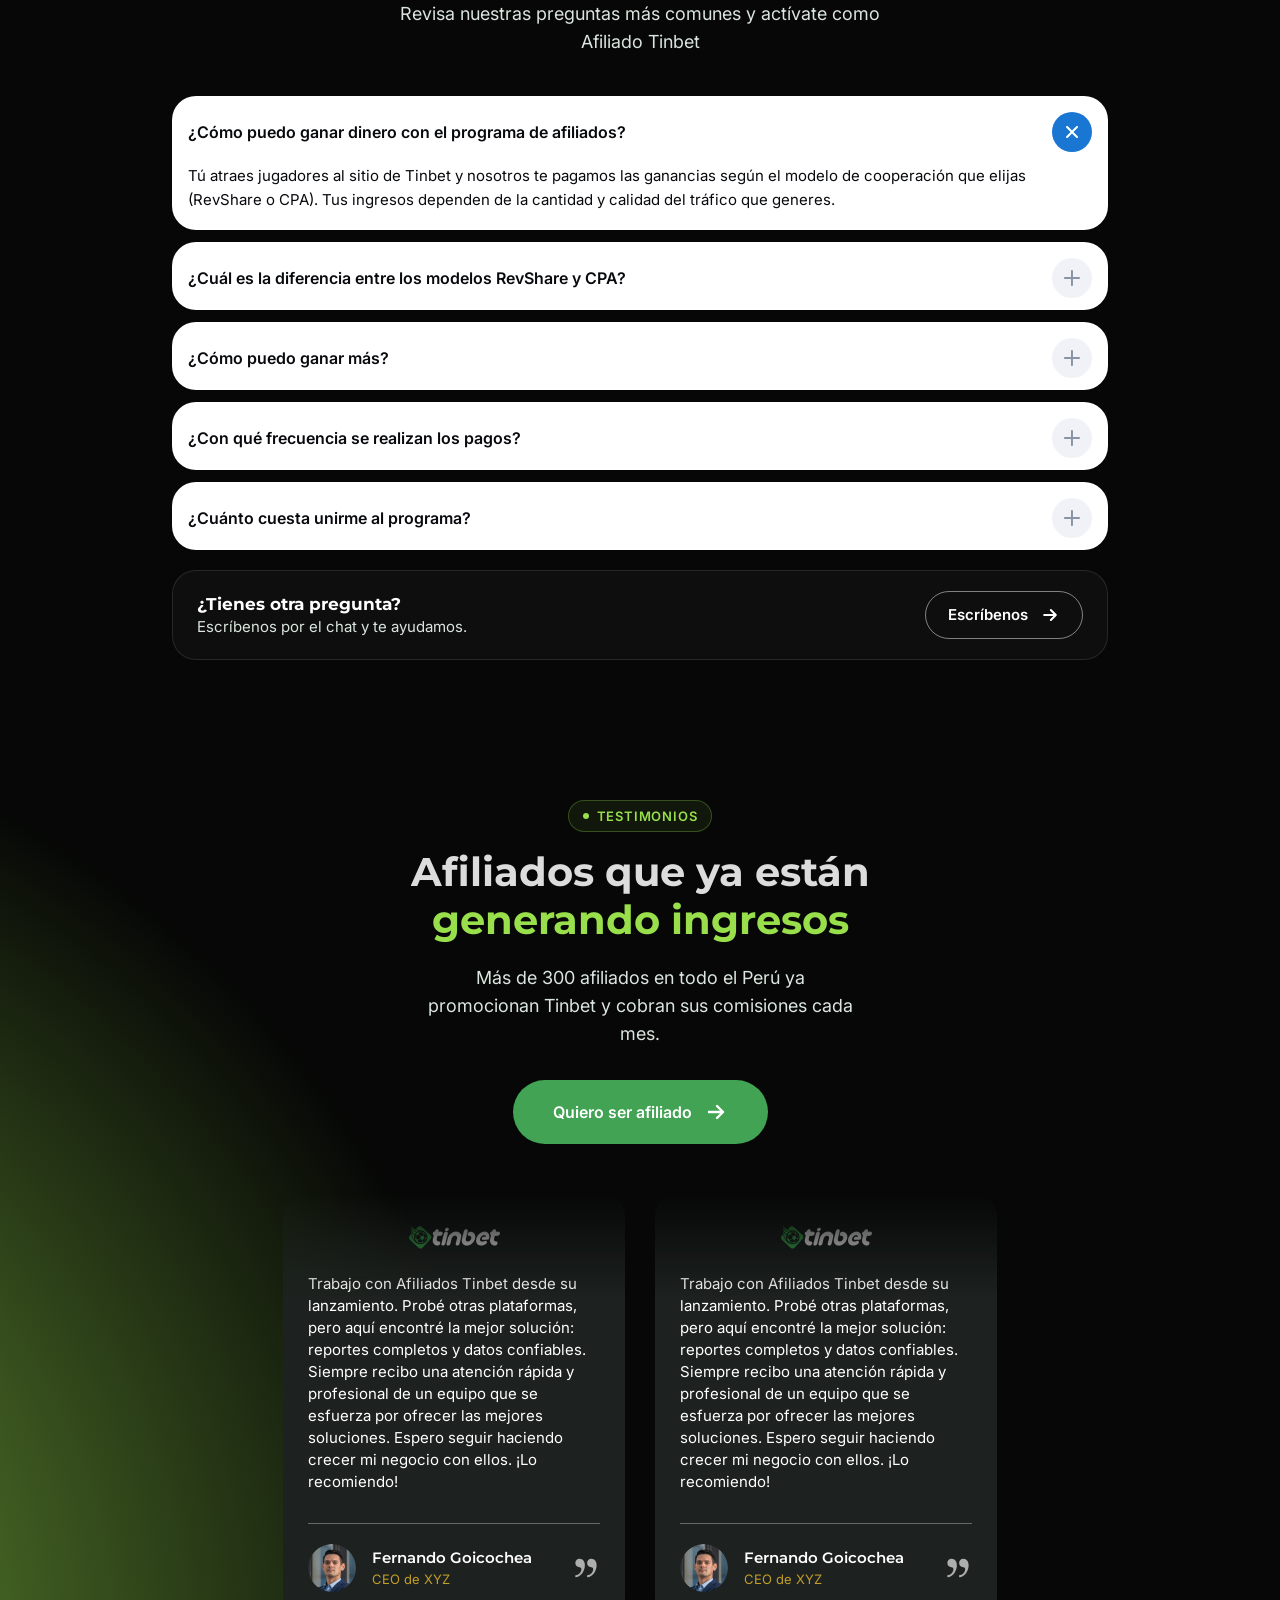
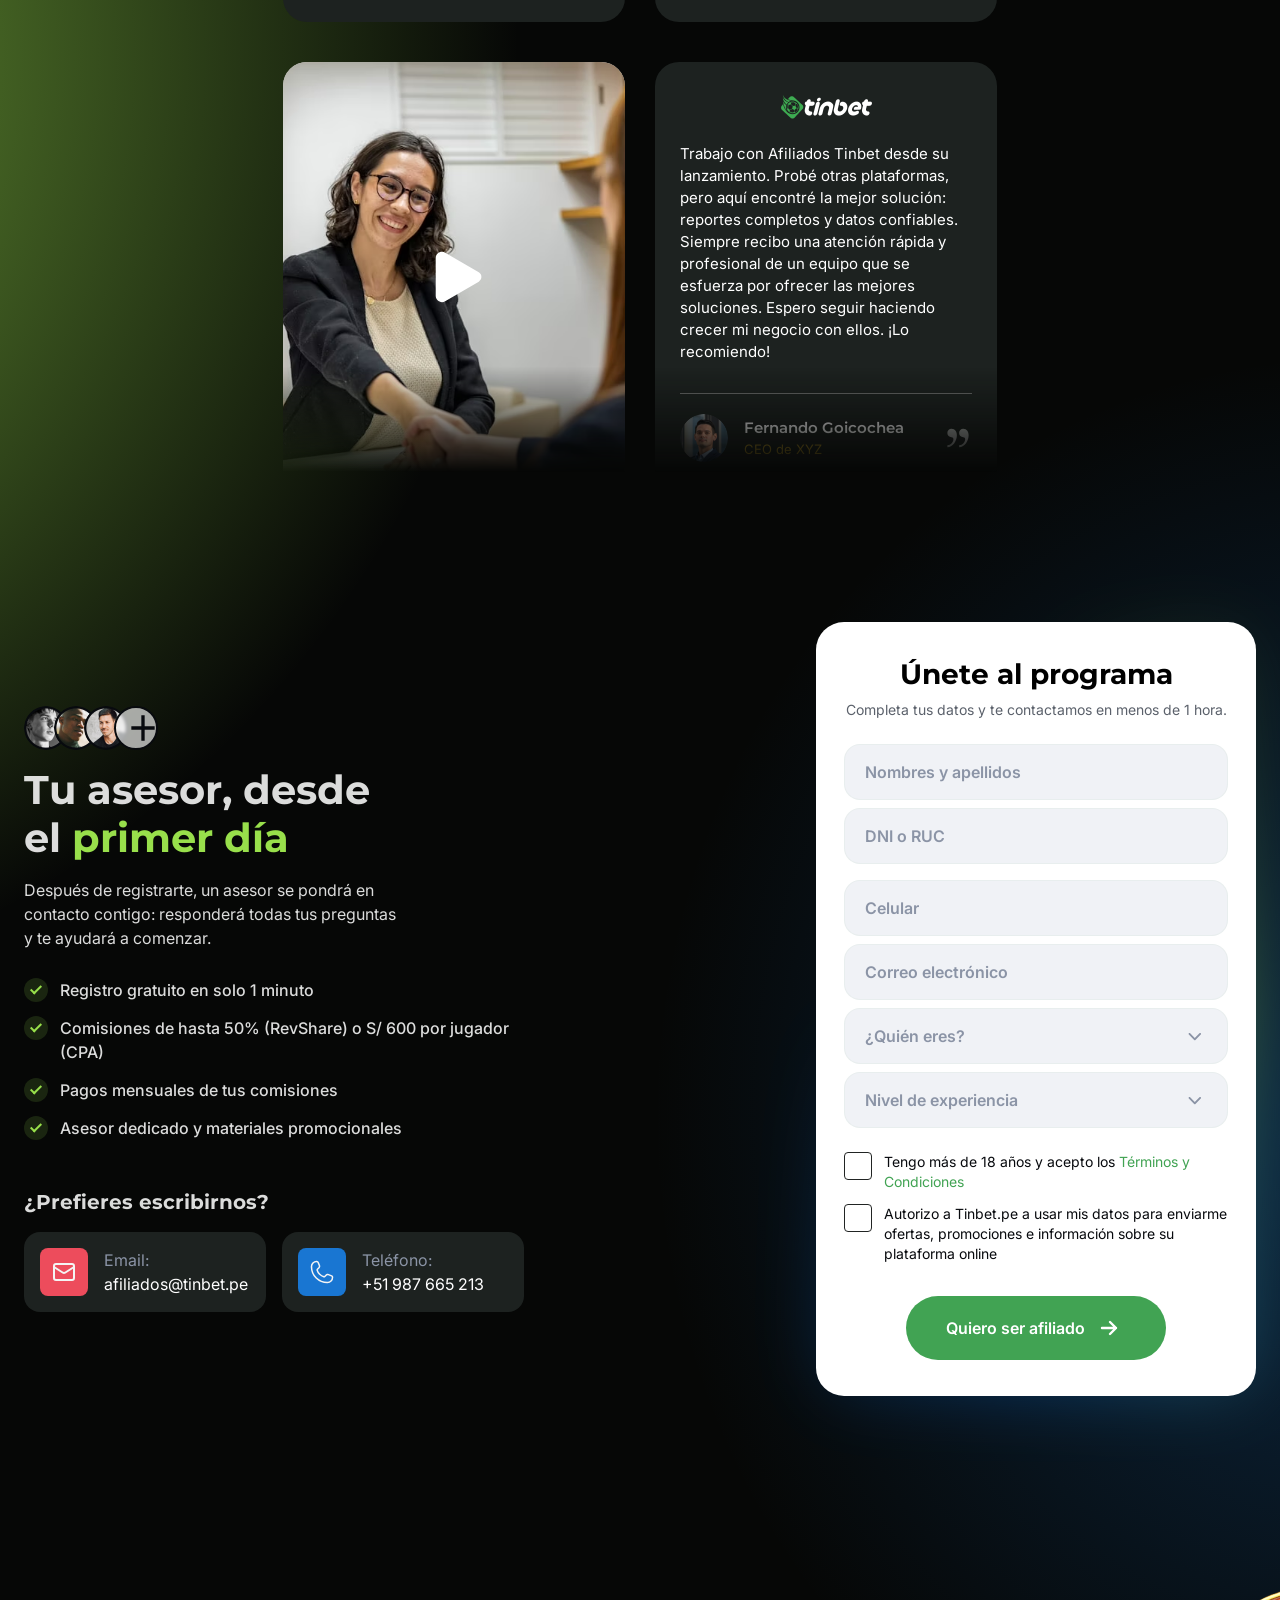
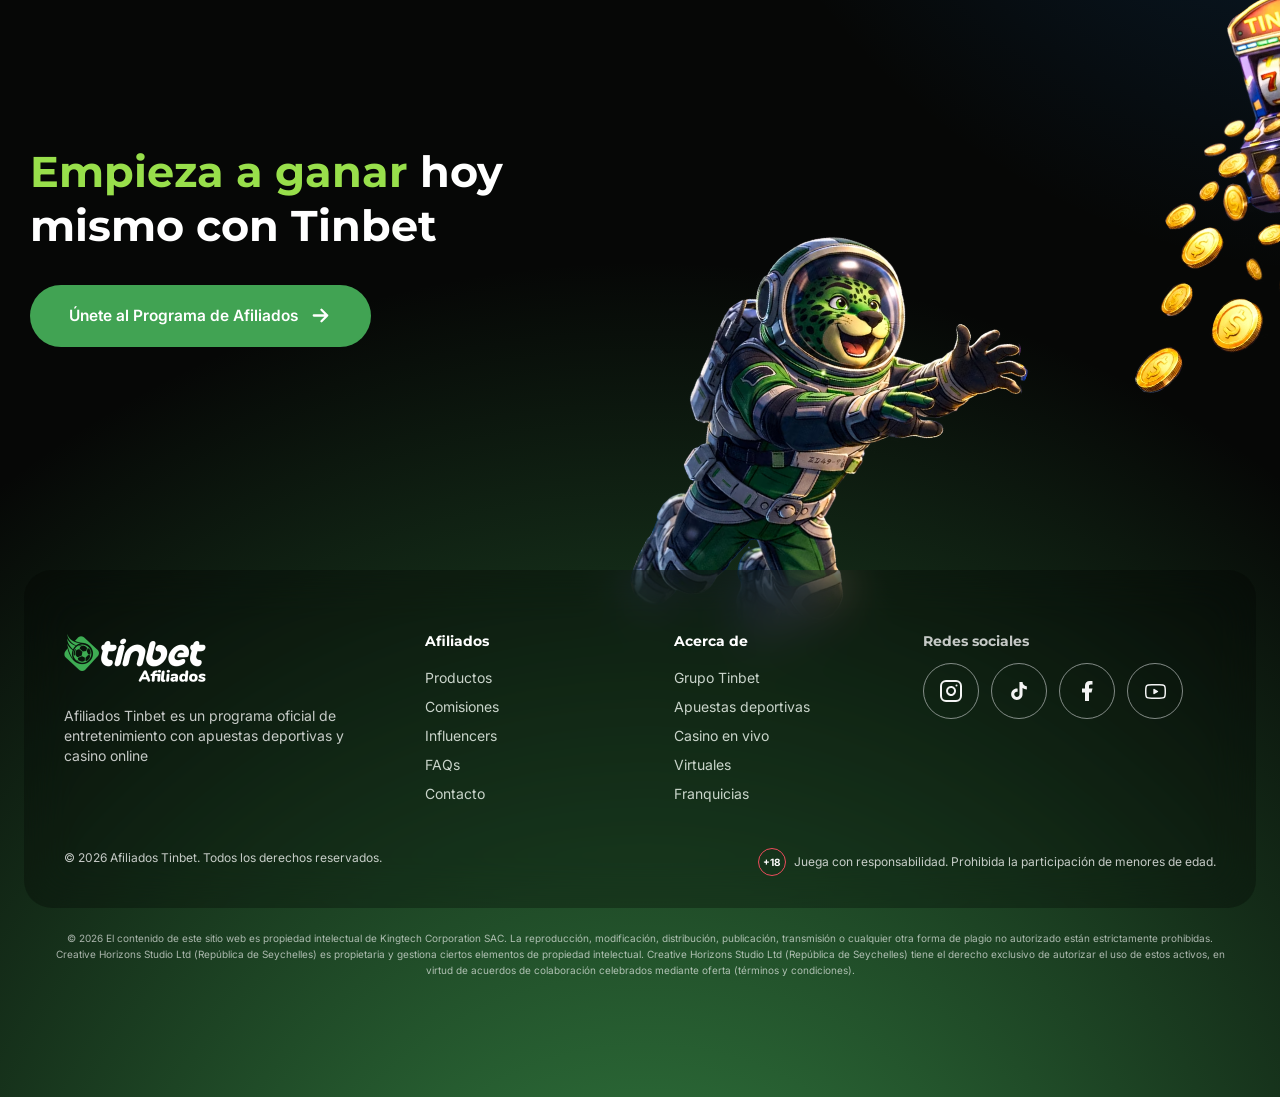
==== commit 76518aba: "Cambia "manager" por "asesor" en la landing Título y texto de Contacto, beneficios del hero y de Con" ====
--- a/index.html
+++ b/index.html
@@ -23,7 +23,7 @@
   <meta property="og:site_name" content="Afiliados Tinbet">
   <meta property="og:url" content="https://ferdango.github.io/afiliados-tinbet/">
   <meta property="og:title" content="Programa de Afiliados Tinbet Perú | Hasta 50% de comisión">
-  <meta property="og:description" content="Comisiones escalonadas de 20% a 50% RevShare o hasta S/ 600 por jugador (CPA), panel de estadísticas y un manager dedicado. Registro gratis.">
+  <meta property="og:description" content="Comisiones escalonadas de 20% a 50% RevShare o hasta S/ 600 por jugador (CPA), panel de estadísticas y un asesor dedicado. Registro gratis.">
   <meta property="og:image" content="https://ferdango.github.io/afiliados-tinbet/assets/img/og-image.jpg">
   <meta property="og:image:type" content="image/jpeg">
   <meta property="og:image:width" content="1200">
@@ -31,7 +31,7 @@
   <meta property="og:image:alt" content="Programa de Afiliados Tinbet: gana hasta 50% de comisión con RevShare o hasta S/ 600 con CPA">
   <meta name="twitter:card" content="summary_large_image">
   <meta name="twitter:title" content="Programa de Afiliados Tinbet Perú | Hasta 50% de comisión">
-  <meta name="twitter:description" content="Comisiones escalonadas de 20% a 50% RevShare o hasta S/ 600 por jugador (CPA), panel de estadísticas y un manager dedicado. Registro gratis.">
+  <meta name="twitter:description" content="Comisiones escalonadas de 20% a 50% RevShare o hasta S/ 600 por jugador (CPA), panel de estadísticas y un asesor dedicado. Registro gratis.">
   <meta name="twitter:image" content="https://ferdango.github.io/afiliados-tinbet/assets/img/og-image.jpg">
   <meta name="twitter:image:alt" content="Programa de Afiliados Tinbet: gana hasta 50% de comisión con RevShare o hasta S/ 600 con CPA">
 
@@ -255,7 +255,7 @@
           <ul class="perks hero__perks" data-stagger style="--d:.7s" aria-label="Beneficios">
             <li>Registro gratis</li>
             <li>Pagos mensuales</li>
-            <li>Manager dedicado</li>
+            <li>Asesor dedicado</li>
           </ul>
         </div>
 
@@ -795,13 +795,13 @@
               <img src="assets/img/avatar-3.png" alt="" width="44" height="44" loading="lazy" decoding="async">
               <span class="avatars__more"><img src="assets/icons/plus.svg" alt="" width="24" height="24"></span>
             </div>
-            <h2 class="section-title contact__title" id="contact-title" data-split style="--d:.1s">Tu manager, desde el <span class="text-green">primer día</span></h2>
-            <p class="contact__text" data-reveal style="--d:.3s">Después de registrarte, un manager se pondrá en contacto contigo: responderá todas tus preguntas y te ayudará a comenzar.</p>
+            <h2 class="section-title contact__title" id="contact-title" data-split style="--d:.1s">Tu asesor, desde el <span class="text-green">primer día</span></h2>
+            <p class="contact__text" data-reveal style="--d:.3s">Después de registrarte, un asesor se pondrá en contacto contigo: responderá todas tus preguntas y te ayudará a comenzar.</p>
             <ul class="benefits" data-stagger>
               <li>Registro gratuito en solo 1 minuto</li>
               <li>Comisiones de hasta 50% (RevShare) o S/ 600 por jugador (CPA)</li>
               <li>Pagos mensuales de tus comisiones</li>
-              <li>Manager dedicado y materiales promocionales</li>
+              <li>Asesor dedicado y materiales promocionales</li>
             </ul>
           </div>
           <div class="contact__channels" data-reveal>
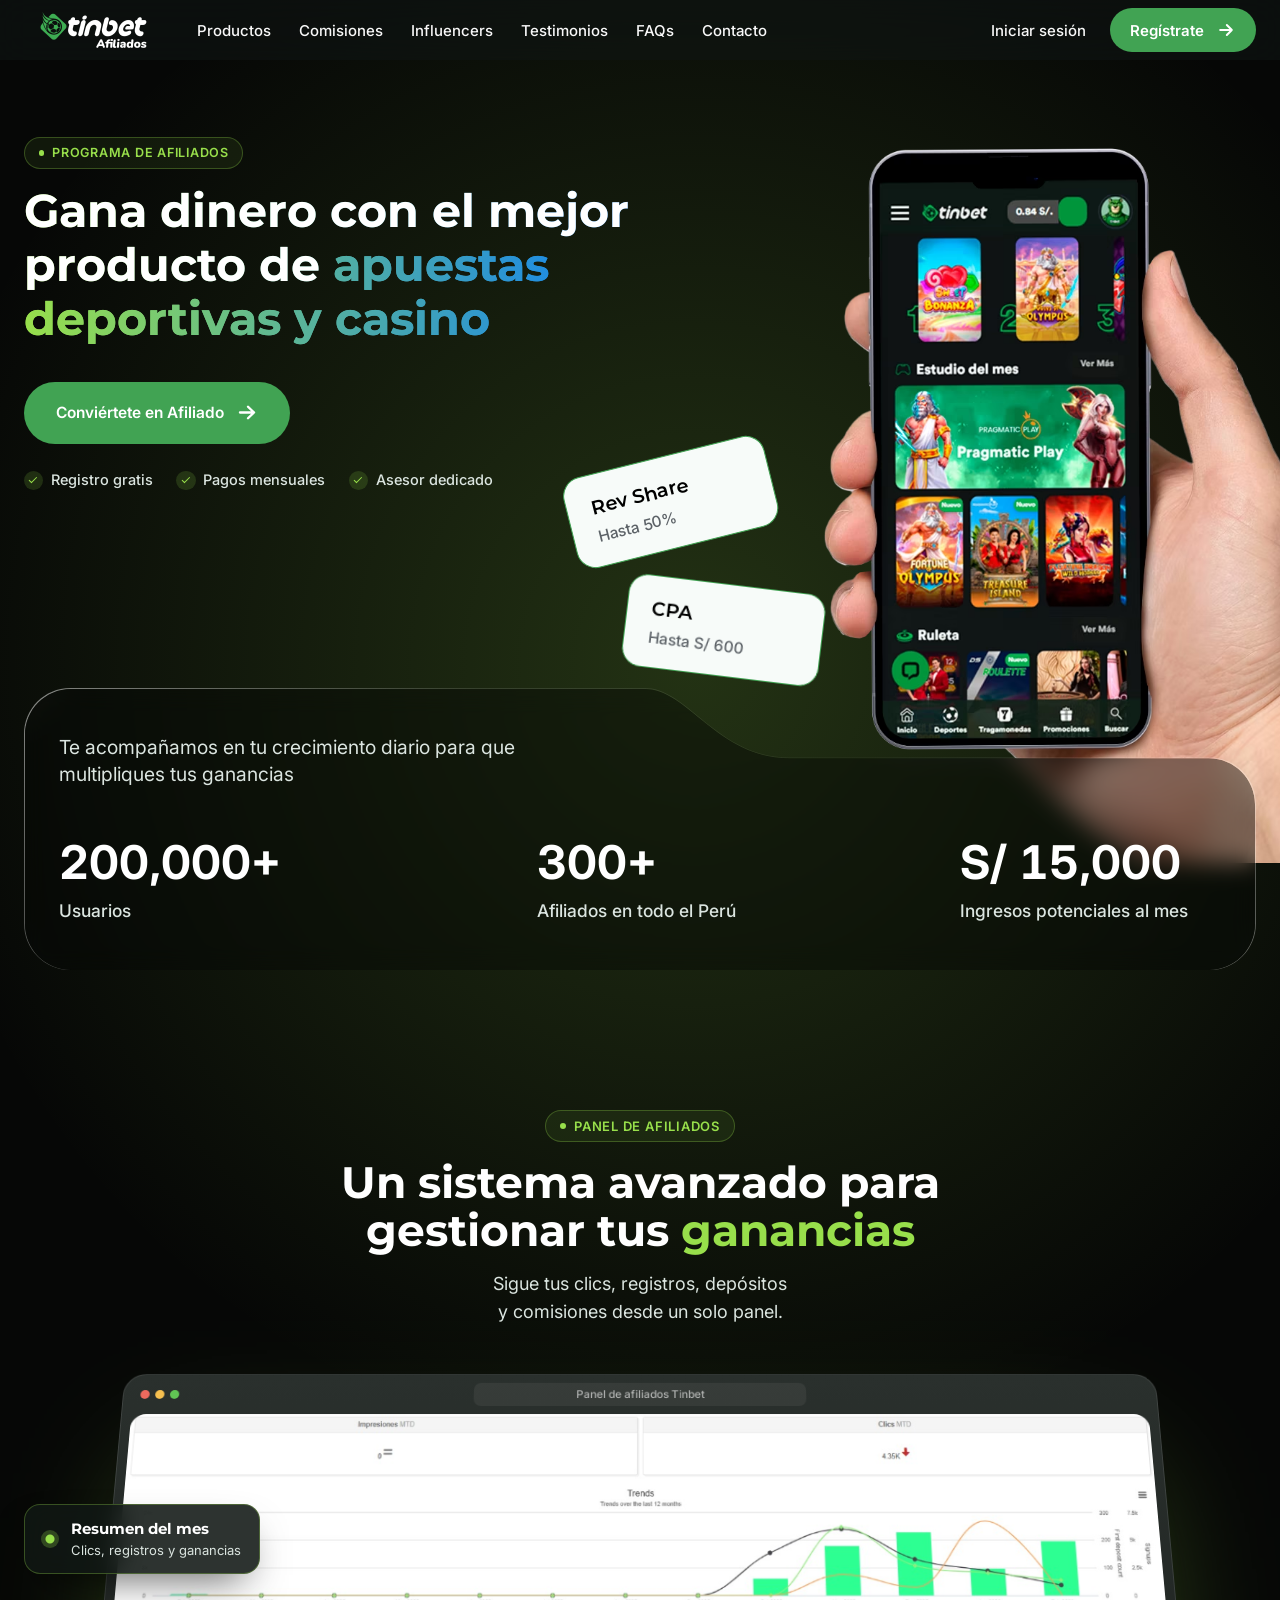
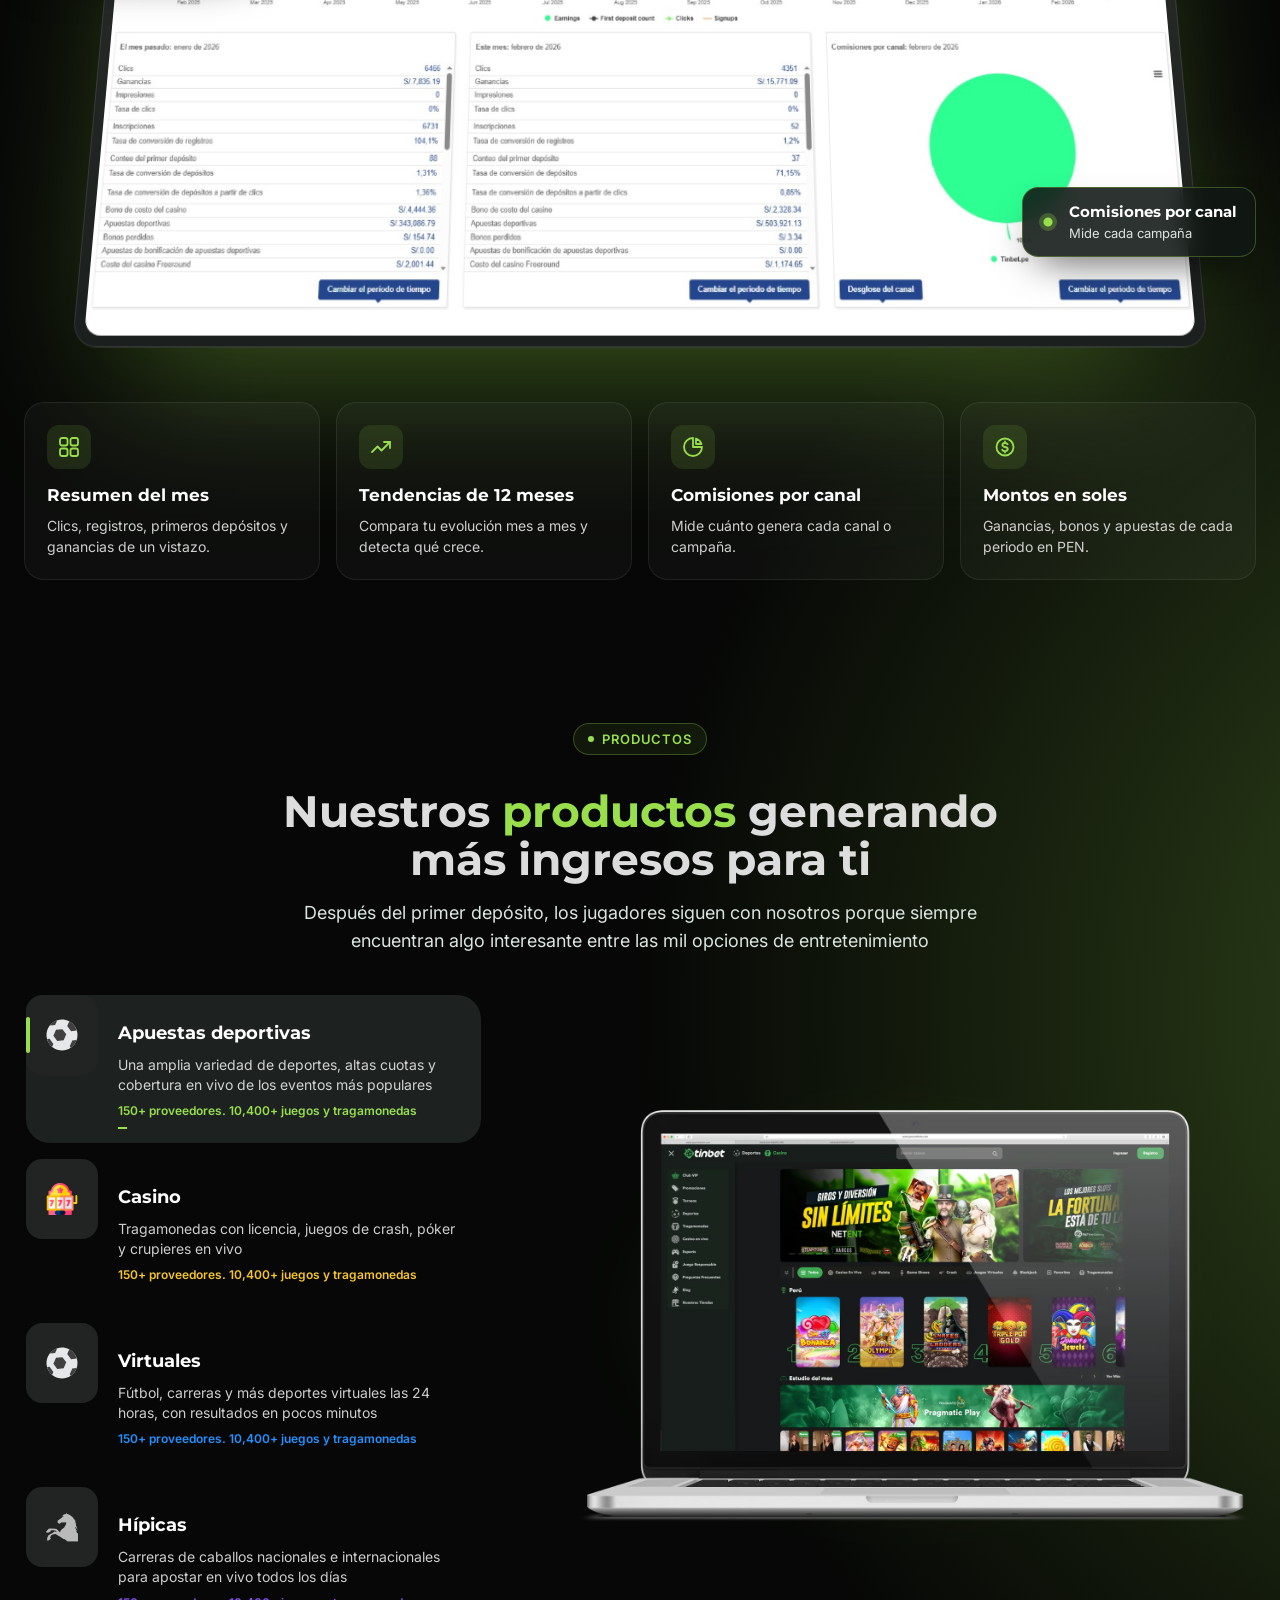
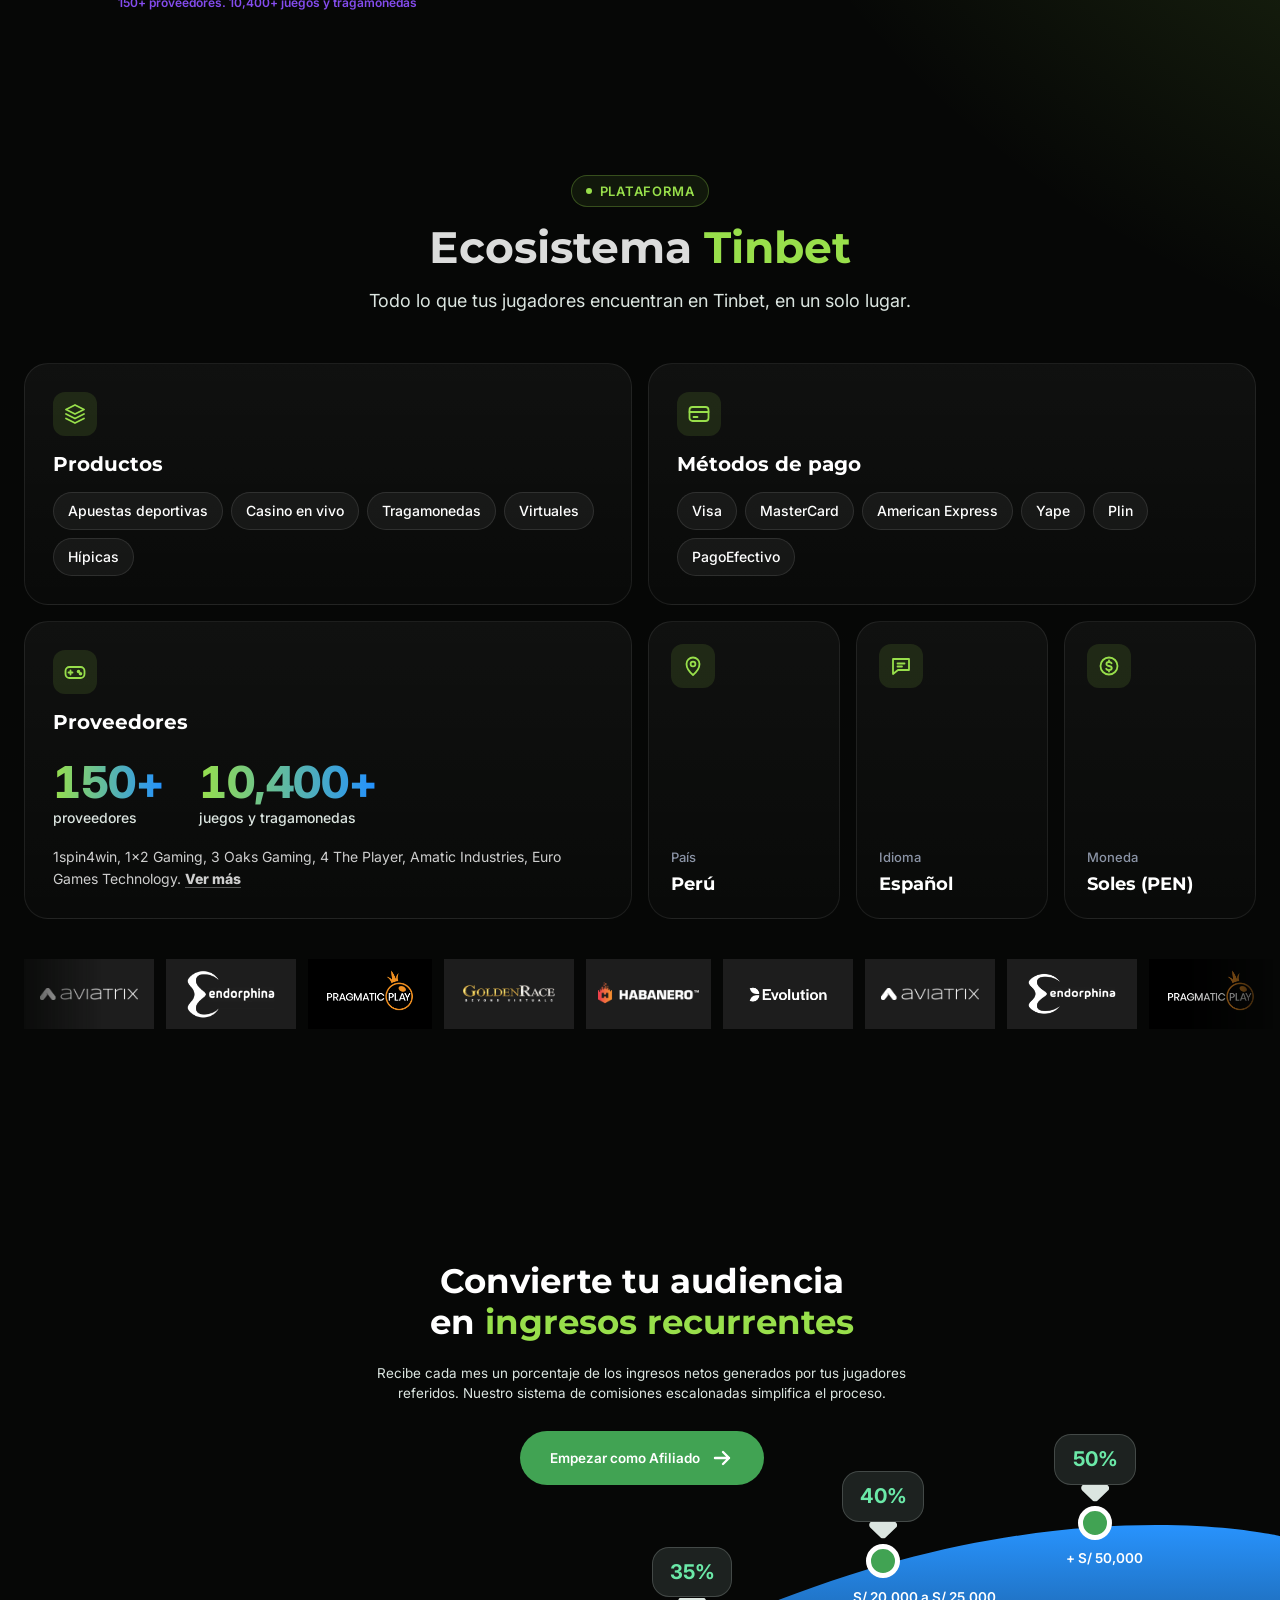
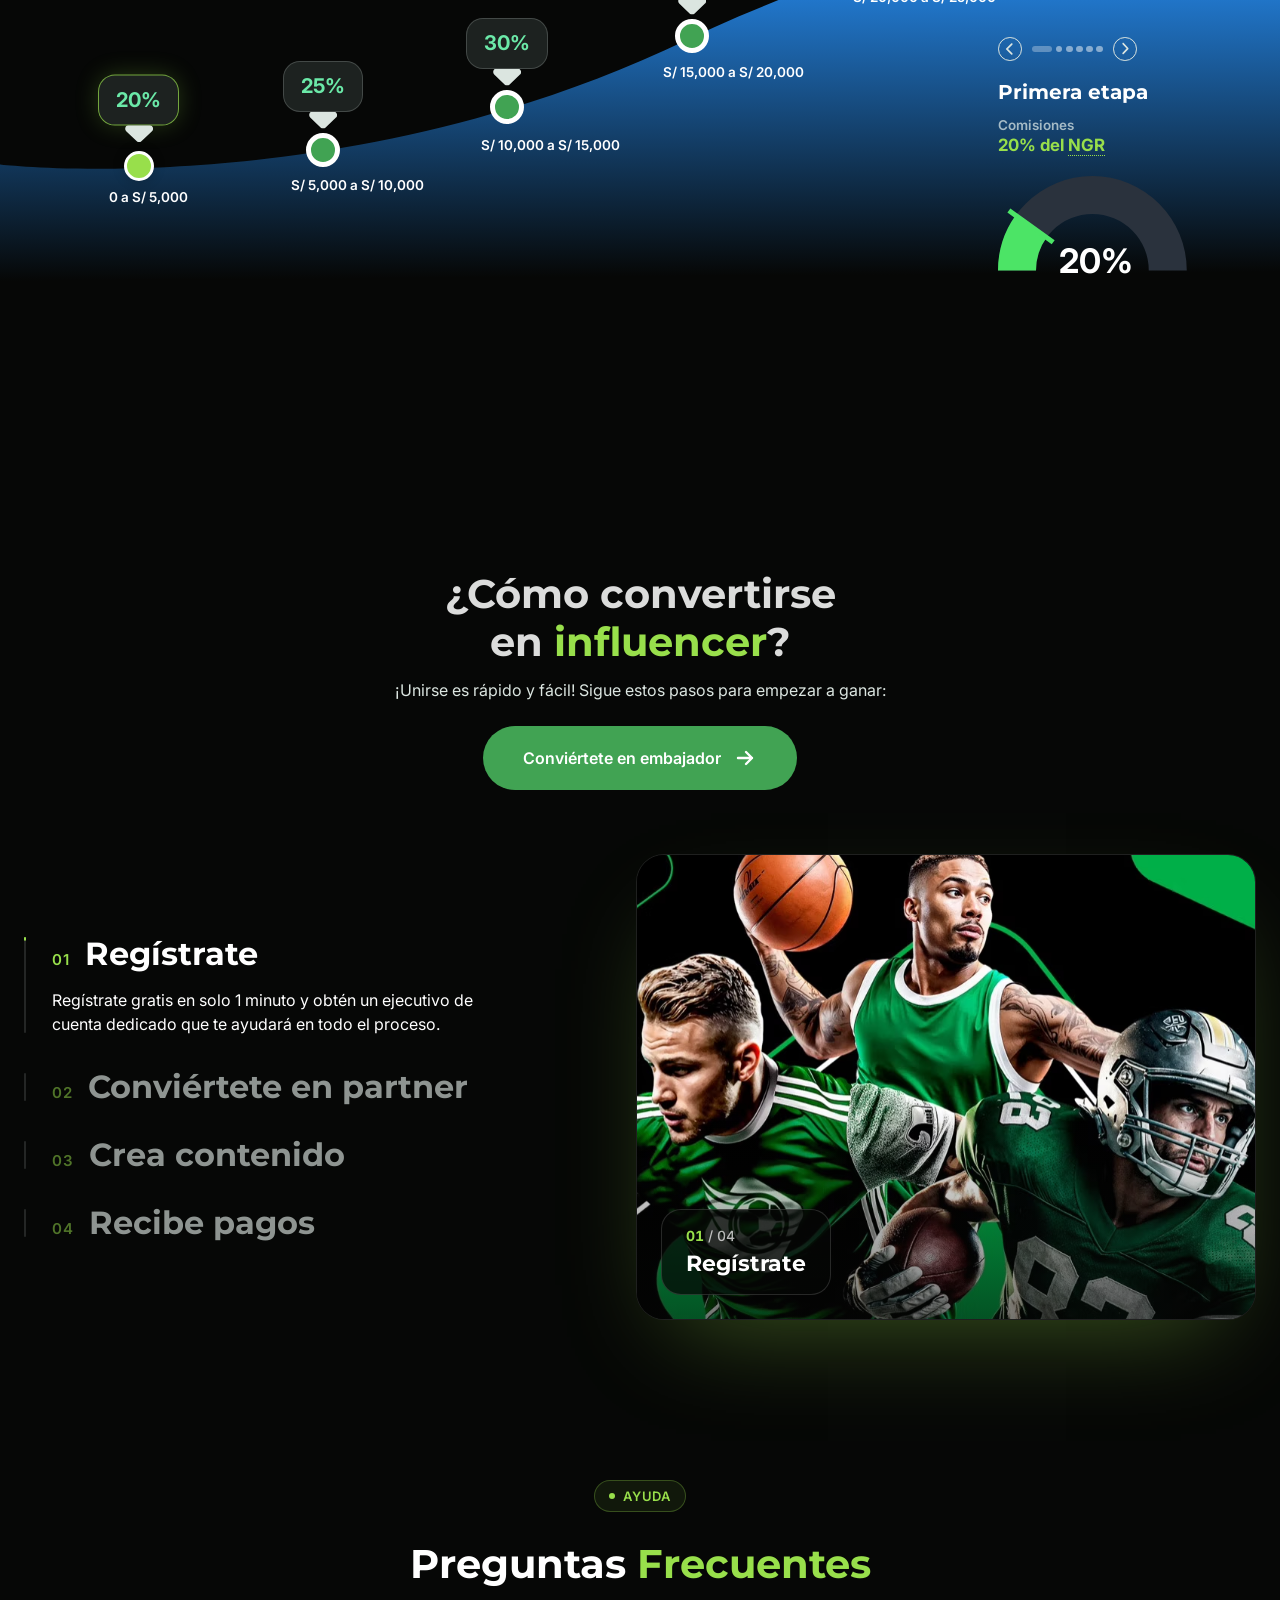
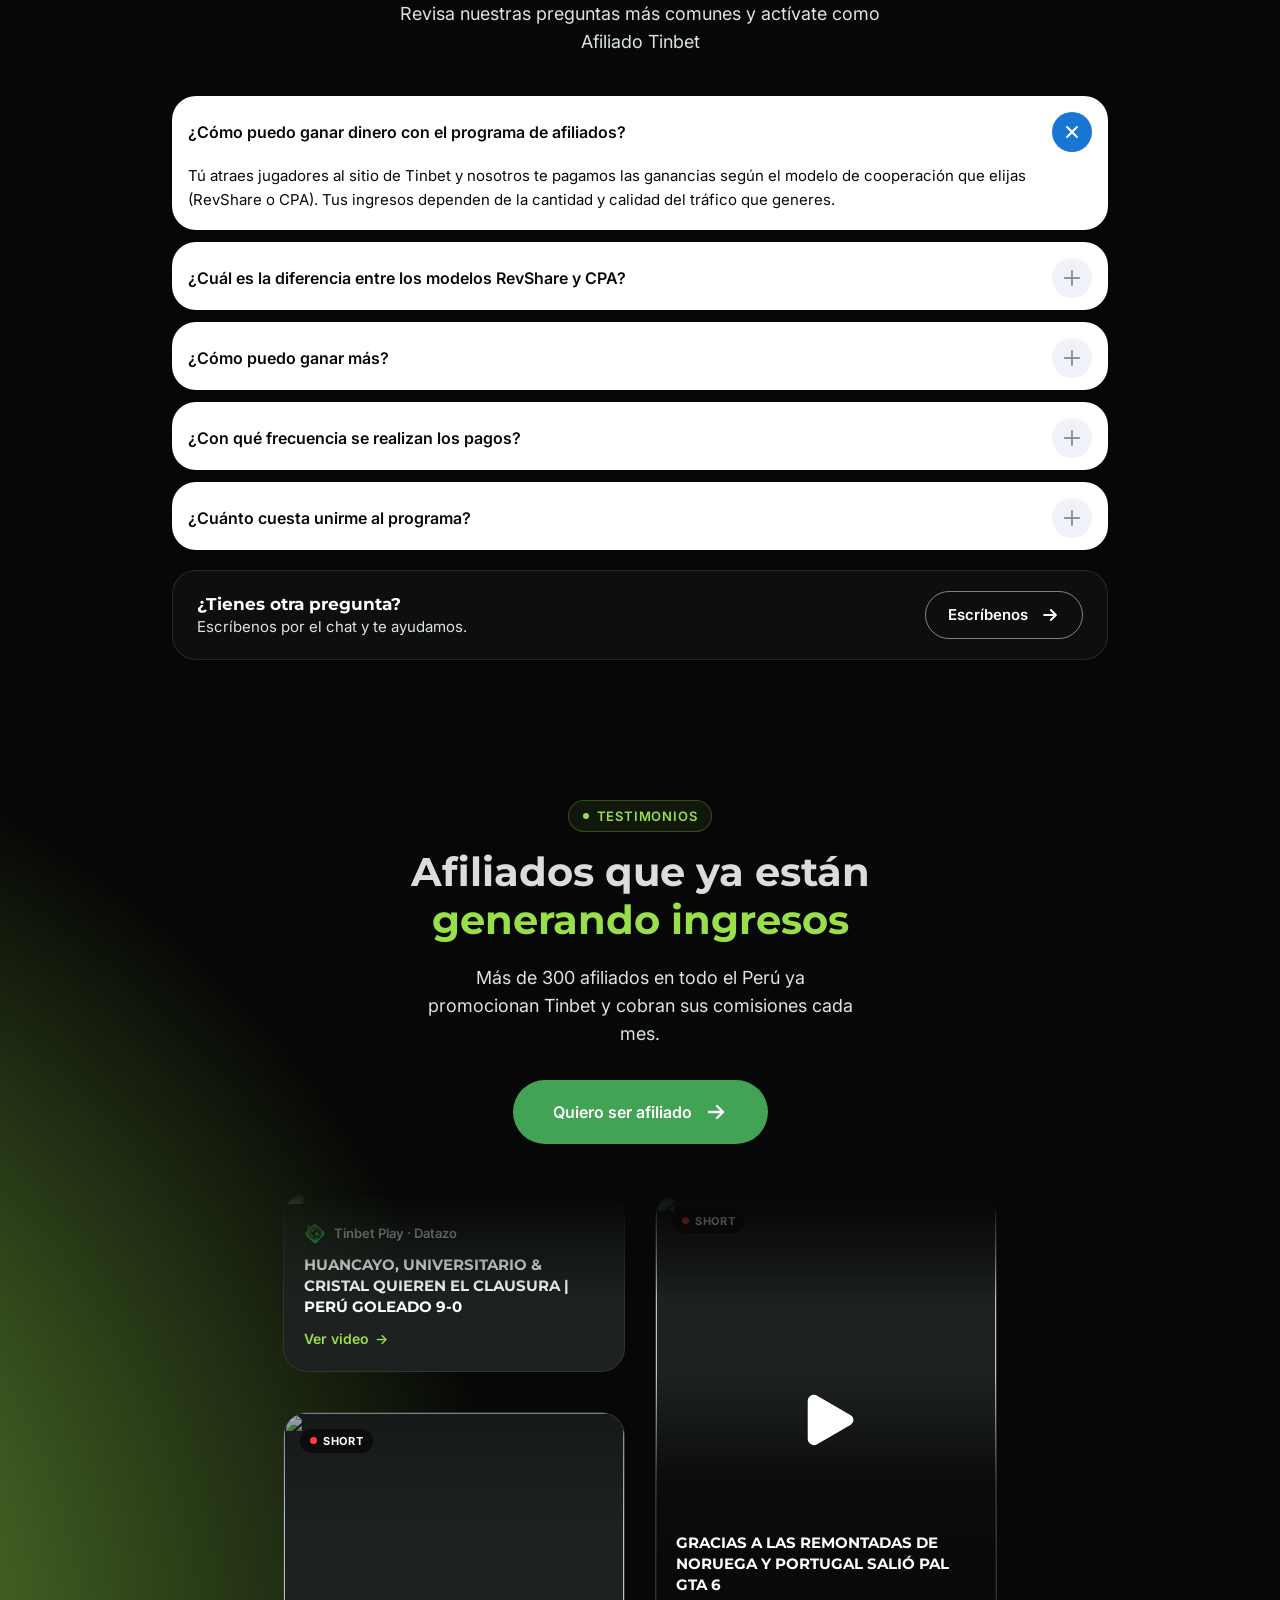
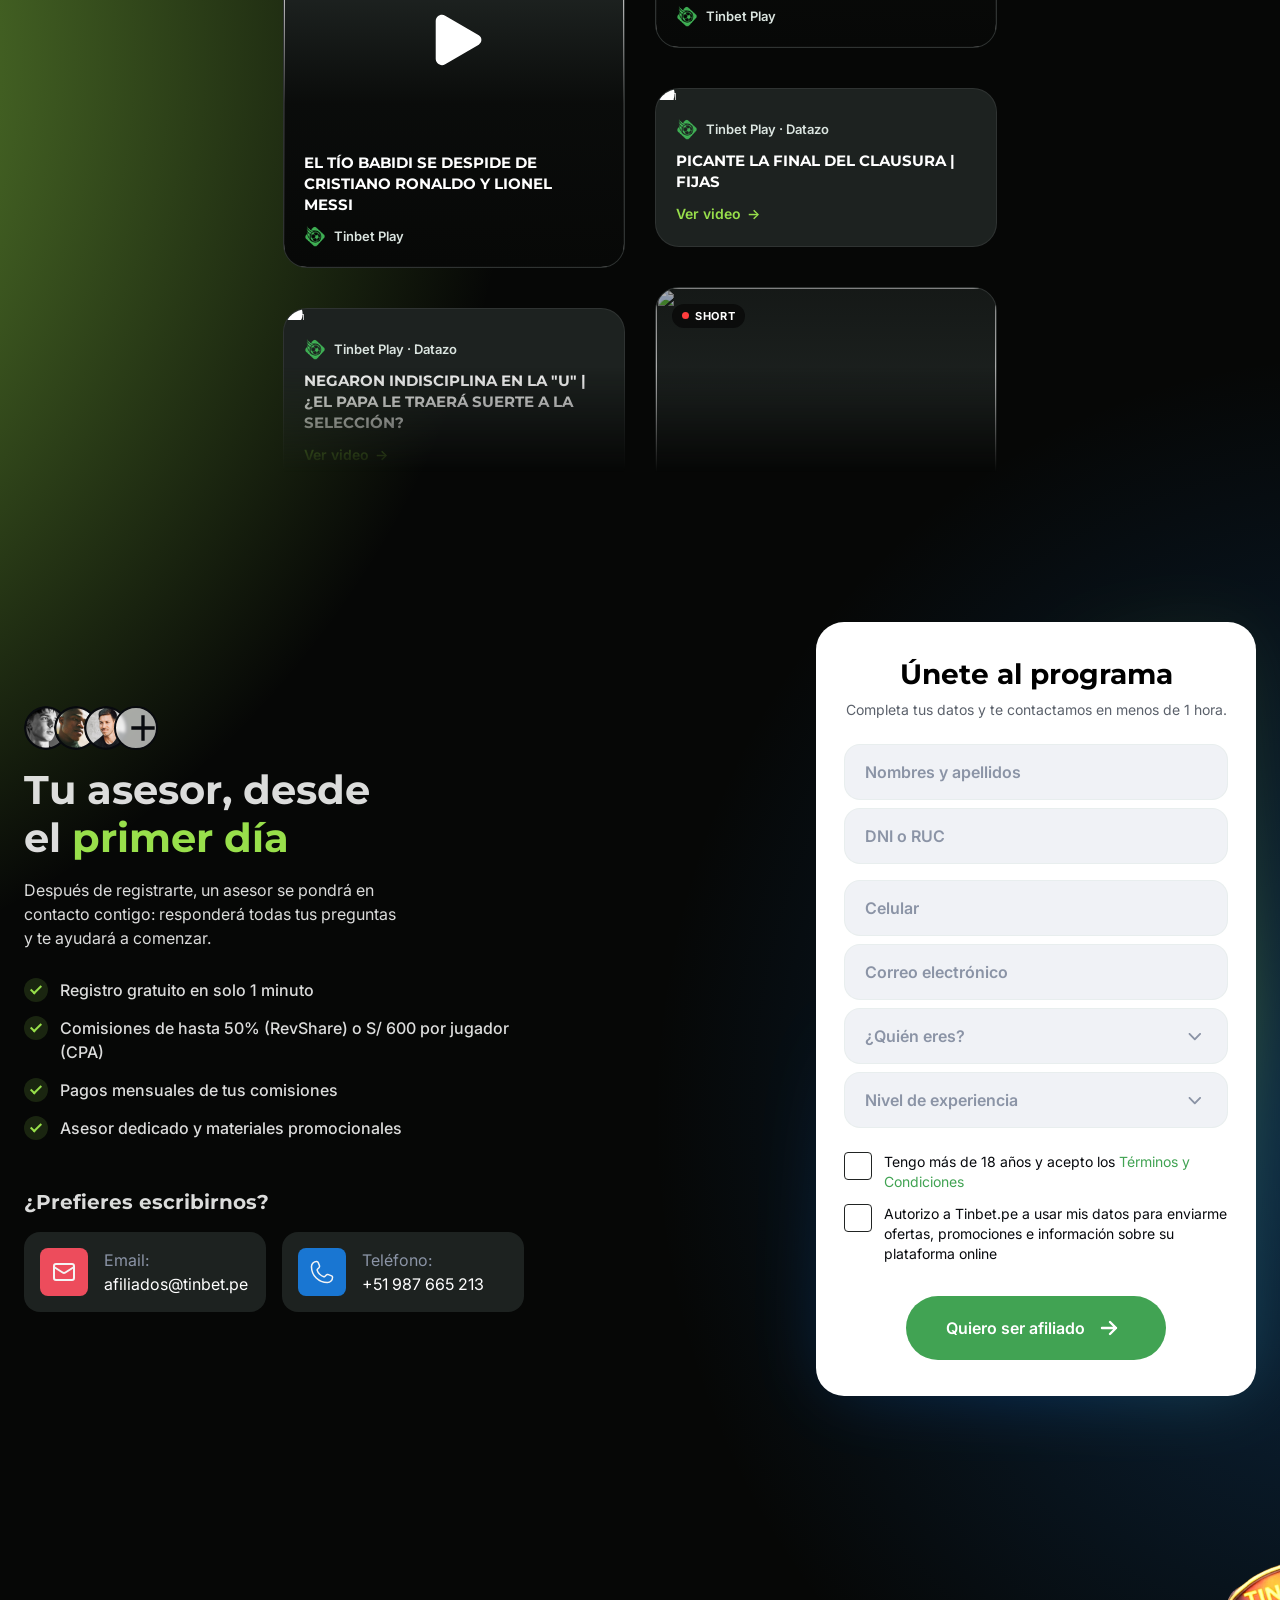
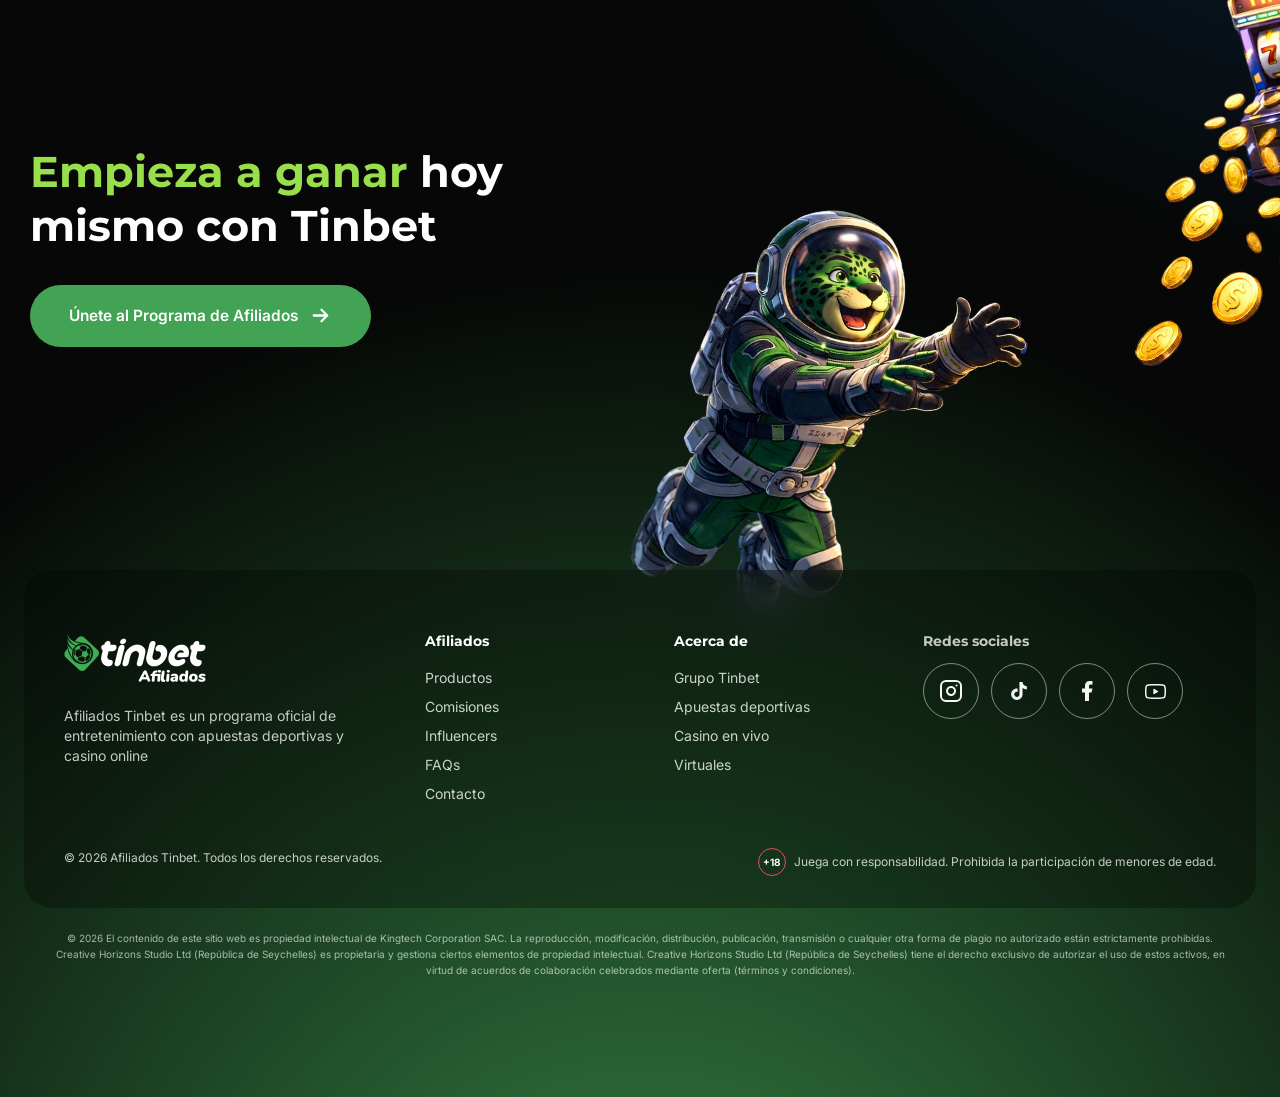
==== commit 9c2714d7: "Footer "Acerca de", dominio afiliadostinbet.pe y videos en Testimonios - Footer "Acerca de": Grupo T" ====
--- a/index.html
+++ b/index.html
@@ -6,10 +6,10 @@
   <title>Programa de Afiliados Tinbet Perú | Hasta 50% de comisión</title>
   <meta name="description" content="Únete gratis al Programa de Afiliados Tinbet y gana hasta 50% RevShare o S/ 600 por jugador (CPA) promocionando apuestas deportivas y casino en Perú.">
   <meta name="robots" content="index, follow, max-image-preview:large, max-snippet:-1, max-video-preview:-1">
-  <!-- URL pública: si la landing pasa a un dominio propio, reemplazar https://ferdango.github.io/afiliados-tinbet/ aquí, en sitemap.xml y en robots.txt -->
-  <link rel="canonical" href="https://ferdango.github.io/afiliados-tinbet/">
-  <link rel="alternate" hreflang="es-PE" href="https://ferdango.github.io/afiliados-tinbet/">
-  <link rel="alternate" hreflang="x-default" href="https://ferdango.github.io/afiliados-tinbet/">
+  <!-- URL pública (dominio propio, archivo CNAME). Si cambia, reemplazarla aquí, en sitemap.xml, robots.txt y 404.html -->
+  <link rel="canonical" href="https://afiliadostinbet.pe/">
+  <link rel="alternate" hreflang="es-PE" href="https://afiliadostinbet.pe/">
+  <link rel="alternate" hreflang="x-default" href="https://afiliadostinbet.pe/">
   <meta name="geo.region" content="PE">
   <meta name="theme-color" content="#060706">
   <meta name="color-scheme" content="dark">
@@ -21,10 +21,10 @@
   <meta property="og:type" content="website">
   <meta property="og:locale" content="es_PE">
   <meta property="og:site_name" content="Afiliados Tinbet">
-  <meta property="og:url" content="https://ferdango.github.io/afiliados-tinbet/">
+  <meta property="og:url" content="https://afiliadostinbet.pe/">
   <meta property="og:title" content="Programa de Afiliados Tinbet Perú | Hasta 50% de comisión">
   <meta property="og:description" content="Comisiones escalonadas de 20% a 50% RevShare o hasta S/ 600 por jugador (CPA), panel de estadísticas y un asesor dedicado. Registro gratis.">
-  <meta property="og:image" content="https://ferdango.github.io/afiliados-tinbet/assets/img/og-image.jpg">
+  <meta property="og:image" content="https://afiliadostinbet.pe/assets/img/og-image.jpg">
   <meta property="og:image:type" content="image/jpeg">
   <meta property="og:image:width" content="1200">
   <meta property="og:image:height" content="630">
@@ -32,7 +32,7 @@
   <meta name="twitter:card" content="summary_large_image">
   <meta name="twitter:title" content="Programa de Afiliados Tinbet Perú | Hasta 50% de comisión">
   <meta name="twitter:description" content="Comisiones escalonadas de 20% a 50% RevShare o hasta S/ 600 por jugador (CPA), panel de estadísticas y un asesor dedicado. Registro gratis.">
-  <meta name="twitter:image" content="https://ferdango.github.io/afiliados-tinbet/assets/img/og-image.jpg">
+  <meta name="twitter:image" content="https://afiliadostinbet.pe/assets/img/og-image.jpg">
   <meta name="twitter:image:alt" content="Programa de Afiliados Tinbet: gana hasta 50% de comisión con RevShare o hasta S/ 600 con CPA">
 
   <!-- Iconos y manifiesto -->
@@ -59,20 +59,20 @@
     "@graph": [
       {
         "@type": "Organization",
-        "@id": "https://ferdango.github.io/afiliados-tinbet/#organization",
+        "@id": "https://afiliadostinbet.pe/#organization",
         "name": "Tinbet Afiliados",
         "alternateName": "Programa de Afiliados Tinbet",
-        "url": "https://ferdango.github.io/afiliados-tinbet/",
+        "url": "https://afiliadostinbet.pe/",
         "logo": {
           "@type": "ImageObject",
-          "@id": "https://ferdango.github.io/afiliados-tinbet/#logo",
-          "url": "https://ferdango.github.io/afiliados-tinbet/assets/img/logo-tinbet-afiliados.png",
+          "@id": "https://afiliadostinbet.pe/#logo",
+          "url": "https://afiliadostinbet.pe/assets/img/logo-tinbet-afiliados.png",
           "width": 1000,
           "height": 340,
           "caption": "Tinbet Afiliados"
         },
         "image": {
-          "@id": "https://ferdango.github.io/afiliados-tinbet/#logo"
+          "@id": "https://afiliadostinbet.pe/#logo"
         },
         "email": "afiliados@tinbet.pe",
         "telephone": "+51 987 665 213",
@@ -95,19 +95,19 @@
       },
       {
         "@type": "WebSite",
-        "@id": "https://ferdango.github.io/afiliados-tinbet/#website",
-        "url": "https://ferdango.github.io/afiliados-tinbet/",
+        "@id": "https://afiliadostinbet.pe/#website",
+        "url": "https://afiliadostinbet.pe/",
         "name": "Afiliados Tinbet",
         "inLanguage": "es-PE",
         "publisher": {
-          "@id": "https://ferdango.github.io/afiliados-tinbet/#organization"
+          "@id": "https://afiliadostinbet.pe/#organization"
         }
       },
       {
         "@type": "ImageObject",
-        "@id": "https://ferdango.github.io/afiliados-tinbet/#primaryimage",
-        "url": "https://ferdango.github.io/afiliados-tinbet/assets/img/og-image.jpg",
-        "contentUrl": "https://ferdango.github.io/afiliados-tinbet/assets/img/og-image.jpg",
+        "@id": "https://afiliadostinbet.pe/#primaryimage",
+        "url": "https://afiliadostinbet.pe/assets/img/og-image.jpg",
+        "contentUrl": "https://afiliadostinbet.pe/assets/img/og-image.jpg",
         "width": 1200,
         "height": 630,
         "caption": "Programa de Afiliados Tinbet: gana hasta 50% de comisión"
@@ -117,19 +117,19 @@
           "WebPage",
           "FAQPage"
         ],
-        "@id": "https://ferdango.github.io/afiliados-tinbet/#webpage",
-        "url": "https://ferdango.github.io/afiliados-tinbet/",
+        "@id": "https://afiliadostinbet.pe/#webpage",
+        "url": "https://afiliadostinbet.pe/",
         "name": "Programa de Afiliados Tinbet Perú | Hasta 50% de comisión",
         "description": "Únete gratis al Programa de Afiliados Tinbet y gana hasta 50% RevShare o S/ 600 por jugador (CPA) promocionando apuestas deportivas y casino en Perú.",
         "inLanguage": "es-PE",
         "isPartOf": {
-          "@id": "https://ferdango.github.io/afiliados-tinbet/#website"
+          "@id": "https://afiliadostinbet.pe/#website"
         },
         "about": {
-          "@id": "https://ferdango.github.io/afiliados-tinbet/#organization"
+          "@id": "https://afiliadostinbet.pe/#organization"
         },
         "primaryImageOfPage": {
-          "@id": "https://ferdango.github.io/afiliados-tinbet/#primaryimage"
+          "@id": "https://afiliadostinbet.pe/#primaryimage"
         },
         "dateModified": "2026-10-19",
         "mainEntity": [
@@ -710,7 +710,6 @@
     </section>
 
     <!-- ============ TESTIMONIOS ============ -->
-    <!-- Contenido de ejemplo del diseño: reemplazar por testimonios reales antes de publicar. -->
     <section class="testimonials" id="testimonios" aria-labelledby="testimonials-title">
       <span class="glow glow--testimonials" aria-hidden="true"></span>
       <span class="glow glow--blue" aria-hidden="true"></span>
@@ -722,62 +721,75 @@
           <a class="btn btn--lg testimonials__btn" href="#contacto" data-reveal style="--d:.35s">Quiero ser afiliado <img src="assets/icons/arrow-right.svg" alt="" width="24" height="24"></a>
         </div>
         <div class="testimonials__grid" data-reveal style="--d:.2s">
+          <!-- Por ahora, videos del canal oficial de YouTube Tinbet Play (@tinbetplay).
+               Para cambiar un video: reemplazar su ID en data-video y en la miniatura (i.ytimg.com/vi/ID/...).
+               Shorts: miniatura oar2.jpg · Videos: hq720.jpg -->
           <div class="testimonials__col">
             <div class="testimonials__track">
-              <article class="testimonial">
-                <img class="testimonial__logo" src="assets/img/tinbet-logo-sm.png" alt="Tinbet" width="93" height="24" loading="lazy" decoding="async">
-                <blockquote class="testimonial__text">Trabajo con Afiliados Tinbet desde su lanzamiento. Probé otras plataformas, pero aquí encontré la mejor solución: reportes completos y datos confiables. Siempre recibo una atención rápida y profesional de un equipo que se esfuerza por ofrecer las mejores soluciones. Espero seguir haciendo crecer mi negocio con ellos. ¡Lo recomiendo!</blockquote>
-                <footer class="testimonial__footer">
-                  <img class="testimonial__avatar" src="assets/img/avatar.png" alt="" width="48" height="48" loading="lazy" decoding="async">
-                  <span class="testimonial__person"><strong>Fernando Goicochea</strong><span>CEO de XYZ</span></span>
-                  <img class="testimonial__quote" src="assets/icons/quote.svg" alt="" width="28" height="28">
-                </footer>
-              </article>
-              <!-- data-video: archivo subido (p. ej. assets/video/testimonio.mp4) o enlace de YouTube -->
-              <button class="testimonial-video" type="button" aria-label="Ver video testimonial" data-video="">
-                <picture><source srcset="assets/img/testimonial-video.avif" type="image/avif"><img class="testimonial-video__img" src="assets/img/testimonial-video.jpg" alt="" width="860" height="573" loading="lazy" decoding="async"></picture>
+              <button class="testimonial-video vcard vcard--long" type="button" data-video="https://www.youtube.com/watch?v=51BZxkfpQC0" aria-label="Ver video: HUANCAYO, UNIVERSITARIO &amp; CRISTAL QUIEREN EL CLAUSURA | PERÚ GOLEADO 9-0">
+                <span class="vcard__media">
+                  <img class="vcard__thumb" src="https://i.ytimg.com/vi/51BZxkfpQC0/hq720.jpg" alt="" width="1280" height="720" loading="lazy" decoding="async">
+                  <img class="testimonial-video__play" src="assets/icons/play.svg" alt="" width="64" height="64">
+                </span>
+                <span class="vcard__body" aria-hidden="true">
+                  <span class="vcard__channel"><img src="assets/img/favicon-32.png" alt="" width="32" height="32">Tinbet Play · Datazo</span>
+                  <span class="vcard__title">HUANCAYO, UNIVERSITARIO &amp; CRISTAL QUIEREN EL CLAUSURA | PERÚ GOLEADO 9-0</span>
+                  <span class="vcard__cta">Ver video</span>
+                </span>
+              </button>
+              <button class="testimonial-video vcard vcard--short" type="button" data-video="https://www.youtube.com/shorts/Ts96aQAScAE" aria-label="Ver video: EL TÍO BABIDI SE DESPIDE DE CRISTIANO RONALDO Y LIONEL MESSI">
+                <img class="vcard__thumb" src="https://i.ytimg.com/vi/Ts96aQAScAE/oar2.jpg" alt="" width="1080" height="1920" loading="lazy" decoding="async">
+                <span class="vcard__badge" aria-hidden="true">Short</span>
                 <img class="testimonial-video__play" src="assets/icons/play.svg" alt="" width="64" height="64">
-              </button>
-              <article class="testimonial">
-                <img class="testimonial__logo" src="assets/img/tinbet-logo-sm.png" alt="Tinbet" width="93" height="24" loading="lazy" decoding="async">
-                <blockquote class="testimonial__text">Trabajo con Afiliados Tinbet desde su lanzamiento. Probé otras plataformas, pero aquí encontré la mejor solución: reportes completos y datos confiables. Siempre recibo una atención rápida y profesional de un equipo que se esfuerza por ofrecer las mejores soluciones. Espero seguir haciendo crecer mi negocio con ellos. ¡Lo recomiendo!</blockquote>
-                <footer class="testimonial__footer">
-                  <img class="testimonial__avatar" src="assets/img/avatar.png" alt="" width="48" height="48" loading="lazy" decoding="async">
-                  <span class="testimonial__person"><strong>Fernando Goicochea</strong><span>CEO de XYZ</span></span>
-                  <img class="testimonial__quote" src="assets/icons/quote.svg" alt="" width="28" height="28">
-                </footer>
-              </article>
+                <span class="vcard__info" aria-hidden="true">
+                  <span class="vcard__title">EL TÍO BABIDI SE DESPIDE DE CRISTIANO RONALDO Y LIONEL MESSI</span>
+                  <span class="vcard__channel"><img src="assets/img/favicon-32.png" alt="" width="32" height="32">Tinbet Play</span>
+                </span>
+              </button>
+              <button class="testimonial-video vcard vcard--long" type="button" data-video="https://www.youtube.com/watch?v=iPTAq2A5yQo" aria-label="Ver video: NEGARON INDISCIPLINA EN LA &quot;U&quot; | ¿EL PAPA LE TRAERÁ SUERTE A LA SELECCIÓN?">
+                <span class="vcard__media">
+                  <img class="vcard__thumb" src="https://i.ytimg.com/vi/iPTAq2A5yQo/hq720.jpg" alt="" width="1280" height="720" loading="lazy" decoding="async">
+                  <img class="testimonial-video__play" src="assets/icons/play.svg" alt="" width="64" height="64">
+                </span>
+                <span class="vcard__body" aria-hidden="true">
+                  <span class="vcard__channel"><img src="assets/img/favicon-32.png" alt="" width="32" height="32">Tinbet Play · Datazo</span>
+                  <span class="vcard__title">NEGARON INDISCIPLINA EN LA &quot;U&quot; | ¿EL PAPA LE TRAERÁ SUERTE A LA SELECCIÓN?</span>
+                  <span class="vcard__cta">Ver video</span>
+                </span>
+              </button>
             </div>
           </div>
           <div class="testimonials__col testimonials__col--offset">
             <div class="testimonials__track">
-              <article class="testimonial">
-                <img class="testimonial__logo" src="assets/img/tinbet-logo-sm.png" alt="Tinbet" width="93" height="24" loading="lazy" decoding="async">
-                <blockquote class="testimonial__text">Trabajo con Afiliados Tinbet desde su lanzamiento. Probé otras plataformas, pero aquí encontré la mejor solución: reportes completos y datos confiables. Siempre recibo una atención rápida y profesional de un equipo que se esfuerza por ofrecer las mejores soluciones. Espero seguir haciendo crecer mi negocio con ellos. ¡Lo recomiendo!</blockquote>
-                <footer class="testimonial__footer">
-                  <img class="testimonial__avatar" src="assets/img/avatar.png" alt="" width="48" height="48" loading="lazy" decoding="async">
-                  <span class="testimonial__person"><strong>Fernando Goicochea</strong><span>CEO de XYZ</span></span>
-                  <img class="testimonial__quote" src="assets/icons/quote.svg" alt="" width="28" height="28">
-                </footer>
-              </article>
-              <article class="testimonial">
-                <img class="testimonial__logo" src="assets/img/tinbet-logo-sm.png" alt="Tinbet" width="93" height="24" loading="lazy" decoding="async">
-                <blockquote class="testimonial__text">Trabajo con Afiliados Tinbet desde su lanzamiento. Probé otras plataformas, pero aquí encontré la mejor solución: reportes completos y datos confiables. Siempre recibo una atención rápida y profesional de un equipo que se esfuerza por ofrecer las mejores soluciones. Espero seguir haciendo crecer mi negocio con ellos. ¡Lo recomiendo!</blockquote>
-                <footer class="testimonial__footer">
-                  <img class="testimonial__avatar" src="assets/img/avatar.png" alt="" width="48" height="48" loading="lazy" decoding="async">
-                  <span class="testimonial__person"><strong>Fernando Goicochea</strong><span>CEO de XYZ</span></span>
-                  <img class="testimonial__quote" src="assets/icons/quote.svg" alt="" width="28" height="28">
-                </footer>
-              </article>
-              <article class="testimonial">
-                <img class="testimonial__logo" src="assets/img/tinbet-logo-sm.png" alt="Tinbet" width="93" height="24" loading="lazy" decoding="async">
-                <blockquote class="testimonial__text">Trabajo con Afiliados Tinbet desde su lanzamiento. Probé otras plataformas, pero aquí encontré la mejor solución: reportes completos y datos confiables. Siempre recibo una atención rápida y profesional de un equipo que se esfuerza por ofrecer las mejores soluciones. Espero seguir haciendo crecer mi negocio con ellos. ¡Lo recomiendo!</blockquote>
-                <footer class="testimonial__footer">
-                  <img class="testimonial__avatar" src="assets/img/avatar.png" alt="" width="48" height="48" loading="lazy" decoding="async">
-                  <span class="testimonial__person"><strong>Fernando Goicochea</strong><span>CEO de XYZ</span></span>
-                  <img class="testimonial__quote" src="assets/icons/quote.svg" alt="" width="28" height="28">
-                </footer>
-              </article>
+              <button class="testimonial-video vcard vcard--short" type="button" data-video="https://www.youtube.com/shorts/XZmB8FZMXOg" aria-label="Ver video: GRACIAS A LAS REMONTADAS DE NORUEGA Y PORTUGAL SALIÓ PAL GTA 6">
+                <img class="vcard__thumb" src="https://i.ytimg.com/vi/XZmB8FZMXOg/oar2.jpg" alt="" width="1080" height="1920" loading="lazy" decoding="async">
+                <span class="vcard__badge" aria-hidden="true">Short</span>
+                <img class="testimonial-video__play" src="assets/icons/play.svg" alt="" width="64" height="64">
+                <span class="vcard__info" aria-hidden="true">
+                  <span class="vcard__title">GRACIAS A LAS REMONTADAS DE NORUEGA Y PORTUGAL SALIÓ PAL GTA 6</span>
+                  <span class="vcard__channel"><img src="assets/img/favicon-32.png" alt="" width="32" height="32">Tinbet Play</span>
+                </span>
+              </button>
+              <button class="testimonial-video vcard vcard--long" type="button" data-video="https://www.youtube.com/watch?v=yY4dXmehLv4" aria-label="Ver video: PICANTE LA FINAL DEL CLAUSURA | FIJAS">
+                <span class="vcard__media">
+                  <img class="vcard__thumb" src="https://i.ytimg.com/vi/yY4dXmehLv4/hq720.jpg" alt="" width="1280" height="720" loading="lazy" decoding="async">
+                  <img class="testimonial-video__play" src="assets/icons/play.svg" alt="" width="64" height="64">
+                </span>
+                <span class="vcard__body" aria-hidden="true">
+                  <span class="vcard__channel"><img src="assets/img/favicon-32.png" alt="" width="32" height="32">Tinbet Play · Datazo</span>
+                  <span class="vcard__title">PICANTE LA FINAL DEL CLAUSURA | FIJAS</span>
+                  <span class="vcard__cta">Ver video</span>
+                </span>
+              </button>
+              <button class="testimonial-video vcard vcard--short" type="button" data-video="https://www.youtube.com/shorts/W7L3Ik-pM6E" aria-label="Ver video: ¡BABIDI SIGUE CON RESACA DE HALLOWEEN PERO LOS DATAZOS DE CHAMPIONS NO PARAN!">
+                <img class="vcard__thumb" src="https://i.ytimg.com/vi/W7L3Ik-pM6E/oar2.jpg" alt="" width="1080" height="1920" loading="lazy" decoding="async">
+                <span class="vcard__badge" aria-hidden="true">Short</span>
+                <img class="testimonial-video__play" src="assets/icons/play.svg" alt="" width="64" height="64">
+                <span class="vcard__info" aria-hidden="true">
+                  <span class="vcard__title">¡BABIDI SIGUE CON RESACA DE HALLOWEEN PERO LOS DATAZOS DE CHAMPIONS NO PARAN!</span>
+                  <span class="vcard__channel"><img src="assets/img/favicon-32.png" alt="" width="32" height="32">Tinbet Play</span>
+                </span>
+              </button>
             </div>
           </div>
         </div>
@@ -966,11 +978,10 @@
         <nav class="footer__col" data-accordion aria-label="Acerca de">
           <button class="footer__col-title" type="button" aria-expanded="false" aria-controls="footer-acerca">Acerca de <img src="assets/icons/plus-solid.svg" alt="" width="24" height="24"></button>
           <ul class="footer__links" id="footer-acerca">
-            <li><a href="#">Grupo Tinbet</a></li>
-            <li><a href="#">Apuestas deportivas</a></li>
-            <li><a href="#">Casino en vivo</a></li>
-            <li><a href="#">Virtuales</a></li>
-            <li><a href="#">Franquicias</a></li>
+            <li><a href="https://grupotinbet.pe/" target="_blank" rel="noopener">Grupo Tinbet</a></li>
+            <li><a href="https://www.tinbet.pe/" target="_blank" rel="noopener">Apuestas deportivas</a></li>
+            <li><a href="https://www.tinbet.pe/es/games/casino-live" target="_blank" rel="noopener">Casino en vivo</a></li>
+            <li><a href="https://www.tinbet.pe/es/sports?sportId=234" target="_blank" rel="noopener">Virtuales</a></li>
           </ul>
         </nav>
         <div class="footer__talk">
--- a/css/styles.css
+++ b/css/styles.css
@@ -735,12 +735,48 @@
 .testimonial__person span { font: 400 13px/normal var(--font-body); color: rgba(246, 197, 43, 0.76); }
 .testimonial__quote { width: 28px; height: 28px; }
 
-.testimonial-video { position: relative; width: 342px; height: 430px; border-radius: 24px; overflow: hidden; background: #d9d9d9; }
-.testimonial-video__img { position: absolute; inset: 0; width: 100%; height: 100%; object-fit: cover; }
-.testimonial-video__img { transition: scale 0.8s var(--ease-out); }
-.testimonial-video:hover .testimonial-video__img { scale: 1.05; }
-.testimonial-video__play { position: absolute; left: 50%; top: 50%; width: 64px; height: 64px; border-radius: 50%; transform: translate(-50%, -50%); transition: transform 0.2s ease; }
+/* Tarjetas de video (canal oficial Tinbet Play). Las de texto de arriba quedan
+   para cuando haya testimonios reales. */
+.testimonial-video {
+  position: relative; display: flex; flex-direction: column; width: 342px; padding: 0; overflow: hidden; isolation: isolate;
+  border-radius: 24px; border: 1px solid rgba(255, 255, 255, 0.08); background: var(--card); color: #fff; text-align: left;
+  transition: border-color 0.3s ease, translate 0.4s var(--ease-out);
+}
+.testimonial-video:hover { border-color: rgba(152, 223, 75, 0.4); }
+.vcard__thumb { width: 100%; height: 100%; object-fit: cover; transition: scale 0.8s var(--ease-out); }
+.testimonial-video:hover .vcard__thumb { scale: 1.05; }
+.testimonial-video__play {
+  position: absolute; left: 50%; top: 50%; z-index: 2; width: 64px; height: 64px; border-radius: 50%;
+  transform: translate(-50%, -50%); transition: transform 0.2s ease;
+}
 .testimonial-video:hover .testimonial-video__play { transform: translate(-50%, -50%) scale(1.1); }
+.vcard__channel { display: flex; align-items: center; gap: 8px; font: 600 13px/18px var(--font-body); color: var(--text-soft); }
+.vcard__channel img { width: 22px; height: 22px; border-radius: 6px; }
+.vcard__title {
+  font: 700 15px/21px var(--font-head); color: #fff;
+  display: -webkit-box; -webkit-line-clamp: 3; -webkit-box-orient: vertical; overflow: hidden;
+}
+
+/* Short: miniatura vertical a toda la tarjeta, texto encima */
+.vcard--short { height: 456px; }
+.vcard--short .vcard__thumb { position: absolute; inset: 0; z-index: -1; }
+.vcard--short::after {
+  content: ""; position: absolute; inset: 0; z-index: -1; pointer-events: none;
+  background: linear-gradient(180deg, rgba(6, 7, 6, 0.35) 0%, transparent 26%, transparent 40%, rgba(6, 7, 6, 0.82) 64%, rgba(6, 7, 6, 0.96) 100%);
+}
+.vcard__badge {
+  position: absolute; left: 16px; top: 16px; padding: 4px 10px; border-radius: 840px;
+  background: rgba(6, 7, 6, 0.7); font: 700 11px/16px var(--font-body); letter-spacing: 0.06em; text-transform: uppercase; color: #fff;
+}
+.vcard__badge::before { content: ""; display: inline-block; width: 7px; height: 7px; margin-right: 6px; border-radius: 50%; background: #ff3d3d; vertical-align: 1px; }
+.vcard__info { position: absolute; left: 0; right: 0; bottom: 0; display: flex; flex-direction: column; gap: 10px; padding: 20px; }
+
+/* Video: miniatura 16:9 arriba y datos abajo */
+.vcard__media { position: relative; display: block; aspect-ratio: 16 / 9; overflow: hidden; }
+.vcard__body { display: flex; flex-direction: column; gap: 10px; padding: 18px 20px 22px; }
+.vcard__cta { display: inline-flex; align-items: center; gap: 6px; margin-top: 2px; font: 600 14px/20px var(--font-body); color: var(--lime); }
+.vcard__cta::after { content: "→"; transition: translate 0.3s var(--ease-out); }
+.testimonial-video:hover .vcard__cta::after { translate: 4px 0; }
 
 /* =========================================================
    CONTACTO
@@ -1193,13 +1229,16 @@
   .testimonials__track { display: contents; }
   .testimonials__grid [data-clone] { display: none; }
   .testimonials__track > .testimonial[data-loop-clone] { display: flex; }
-  .testimonials__track > .testimonial-video[data-loop-clone] { display: block; }
+  .testimonials__track > .testimonial-video[data-loop-clone] { display: flex; }
   .testimonials__grid { width: 100%; gap: 16px; padding: 0 12px; overflow-x: auto; scroll-snap-type: x mandatory; scroll-padding-inline: 12px; scrollbar-width: none; }
   .testimonials__grid::-webkit-scrollbar { display: none; }
   .testimonials__col { display: contents; }
   .testimonial,
   .testimonial-video { flex: 0 0 300px; width: 300px; height: auto; scroll-snap-align: start; }
-  .testimonial-video { min-height: 340px; }
+  /* en el carrusel mobile todas las tarjetas miden lo mismo */
+  .testimonial-video { height: 400px; }
+  .vcard--long .vcard__body { flex: 1; }
+  .vcard--long .vcard__cta { margin-top: auto; }
   .testimonial__text {
     flex: none; line-height: 20px; overflow: hidden;
     display: -webkit-box; -webkit-line-clamp: 7; -webkit-box-orient: vertical;
